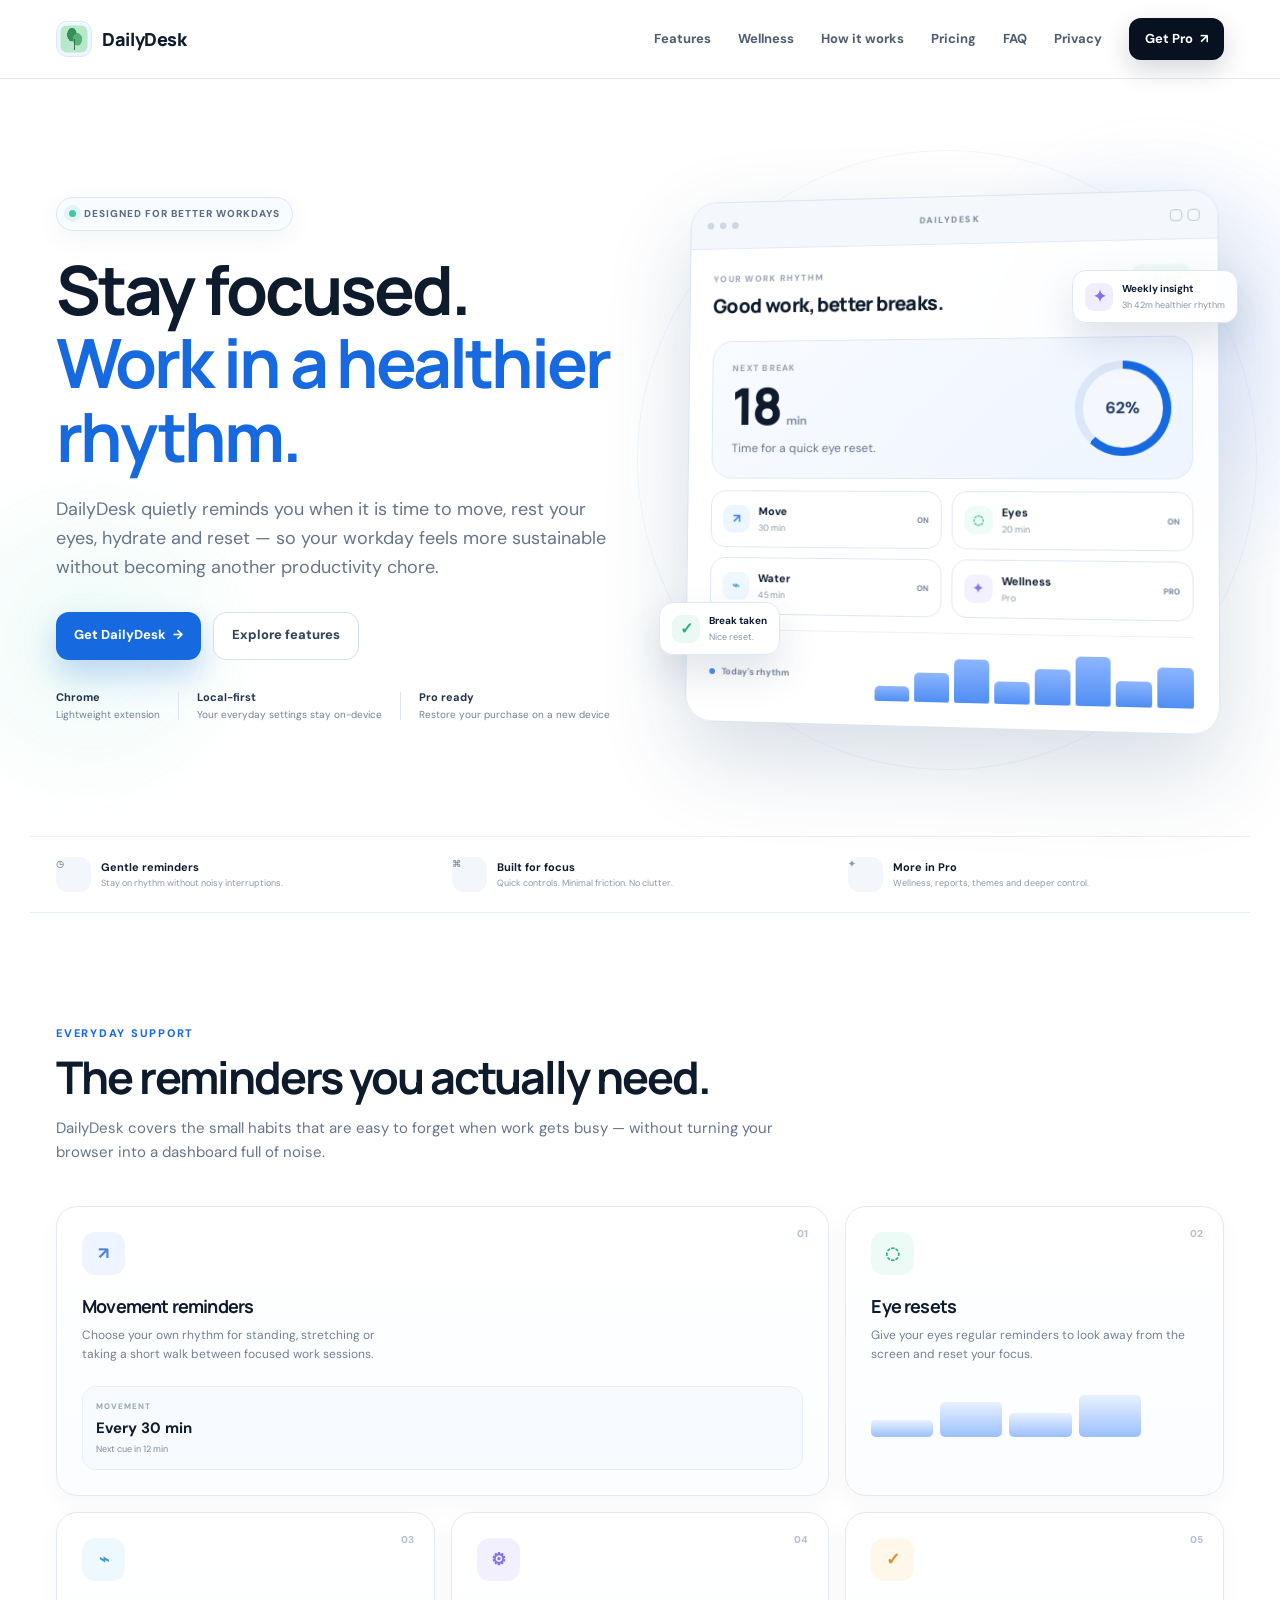
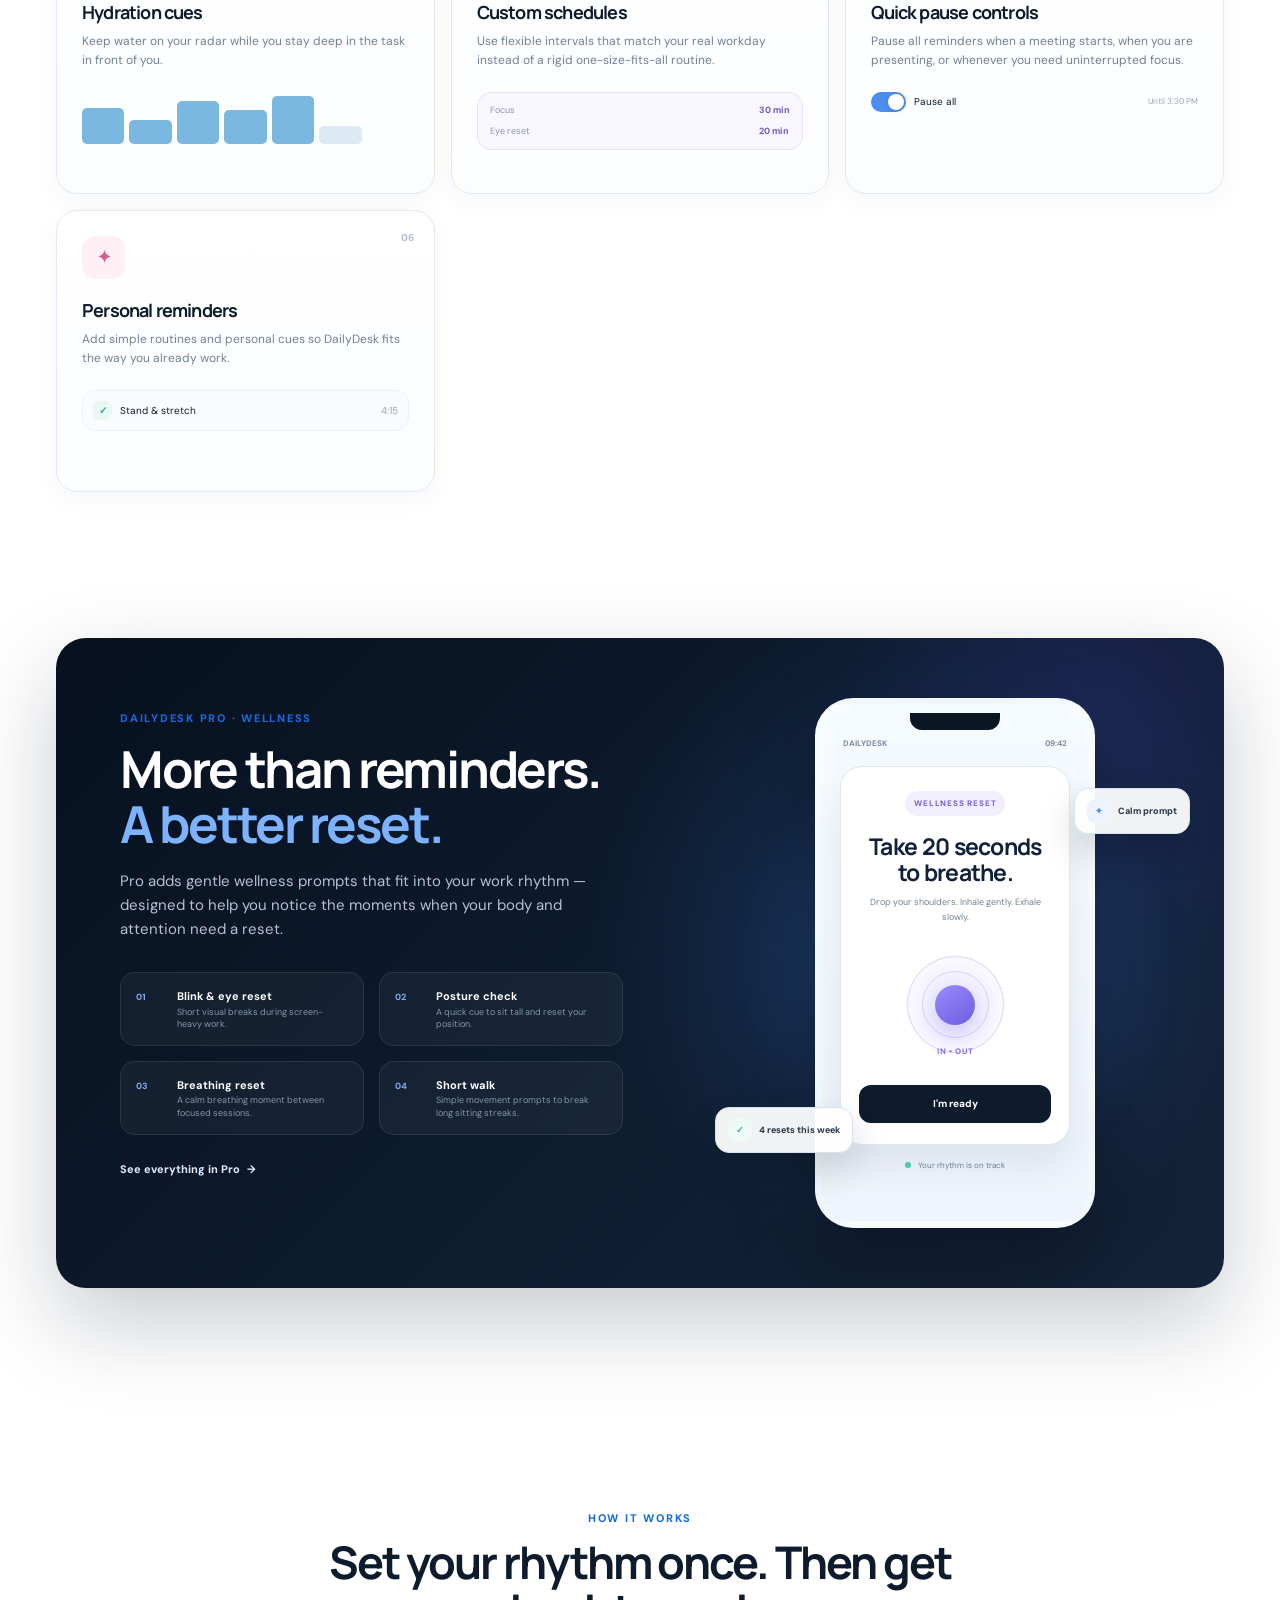
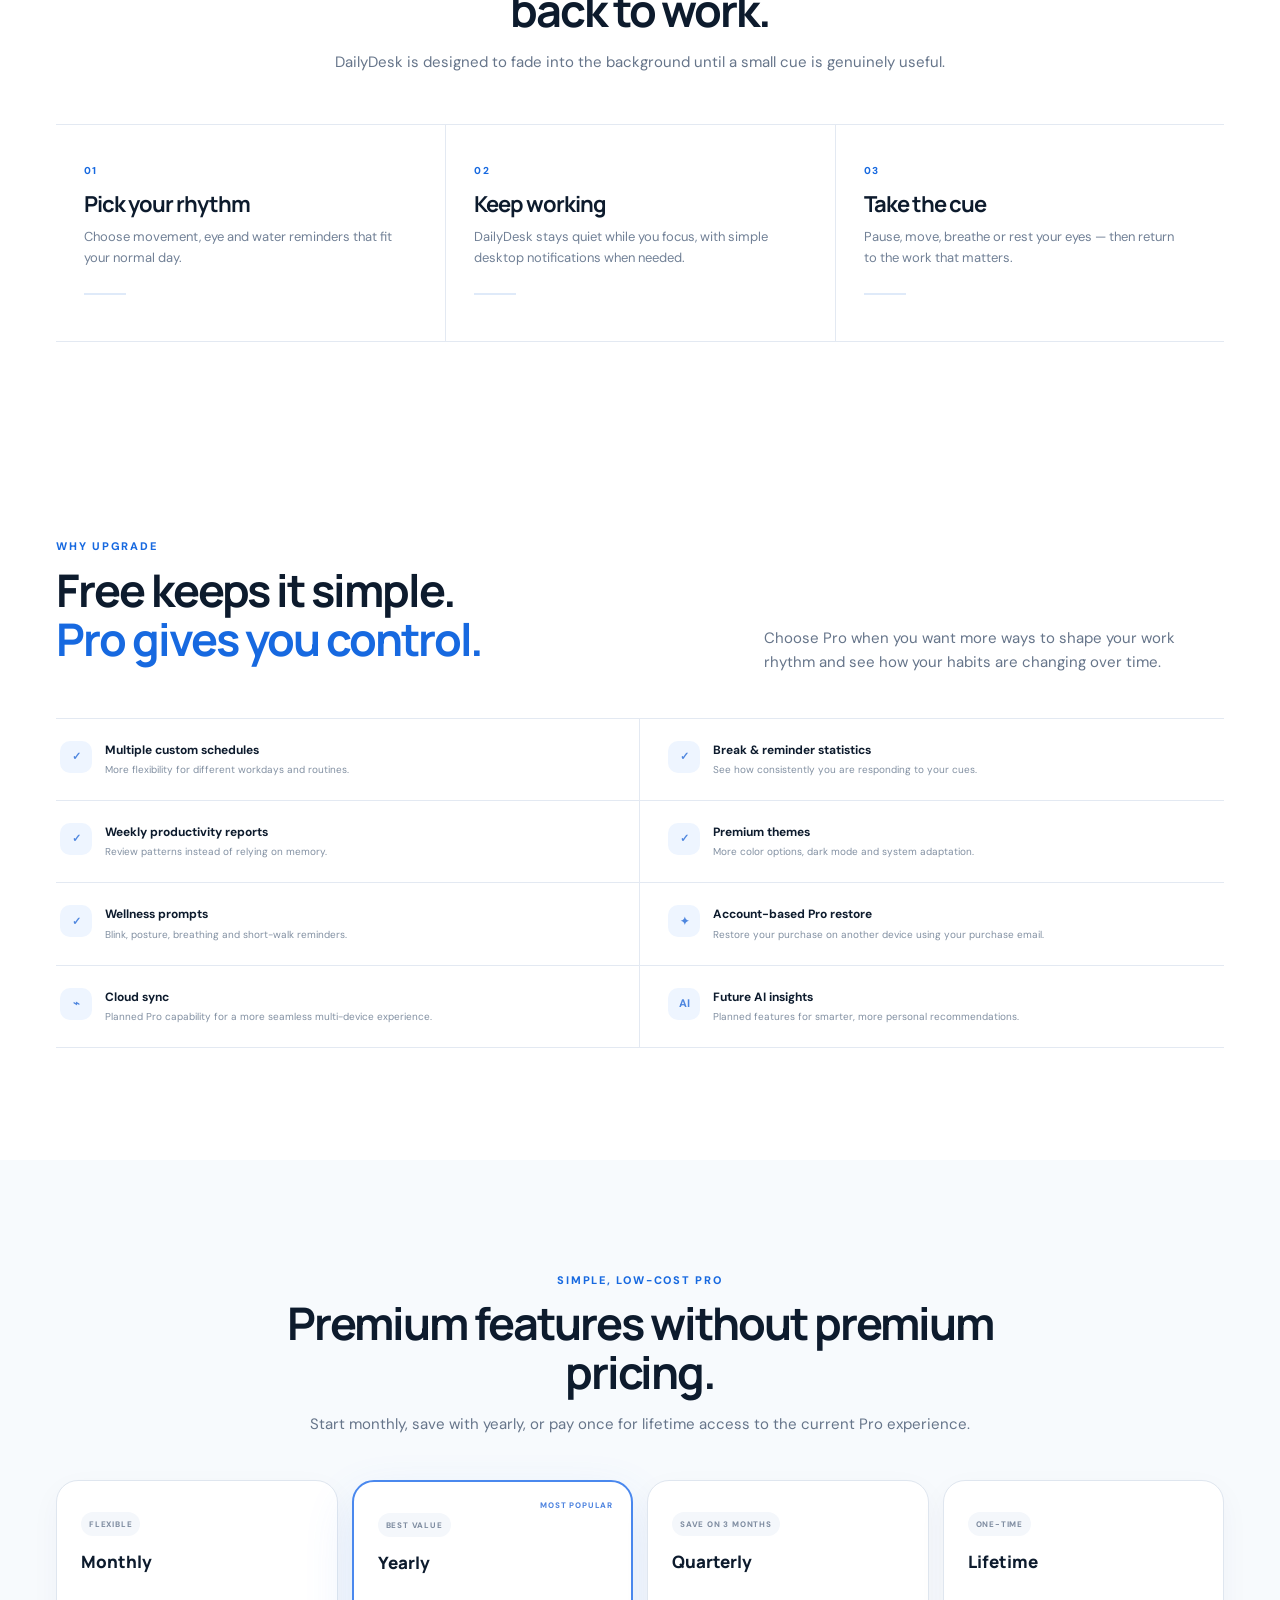
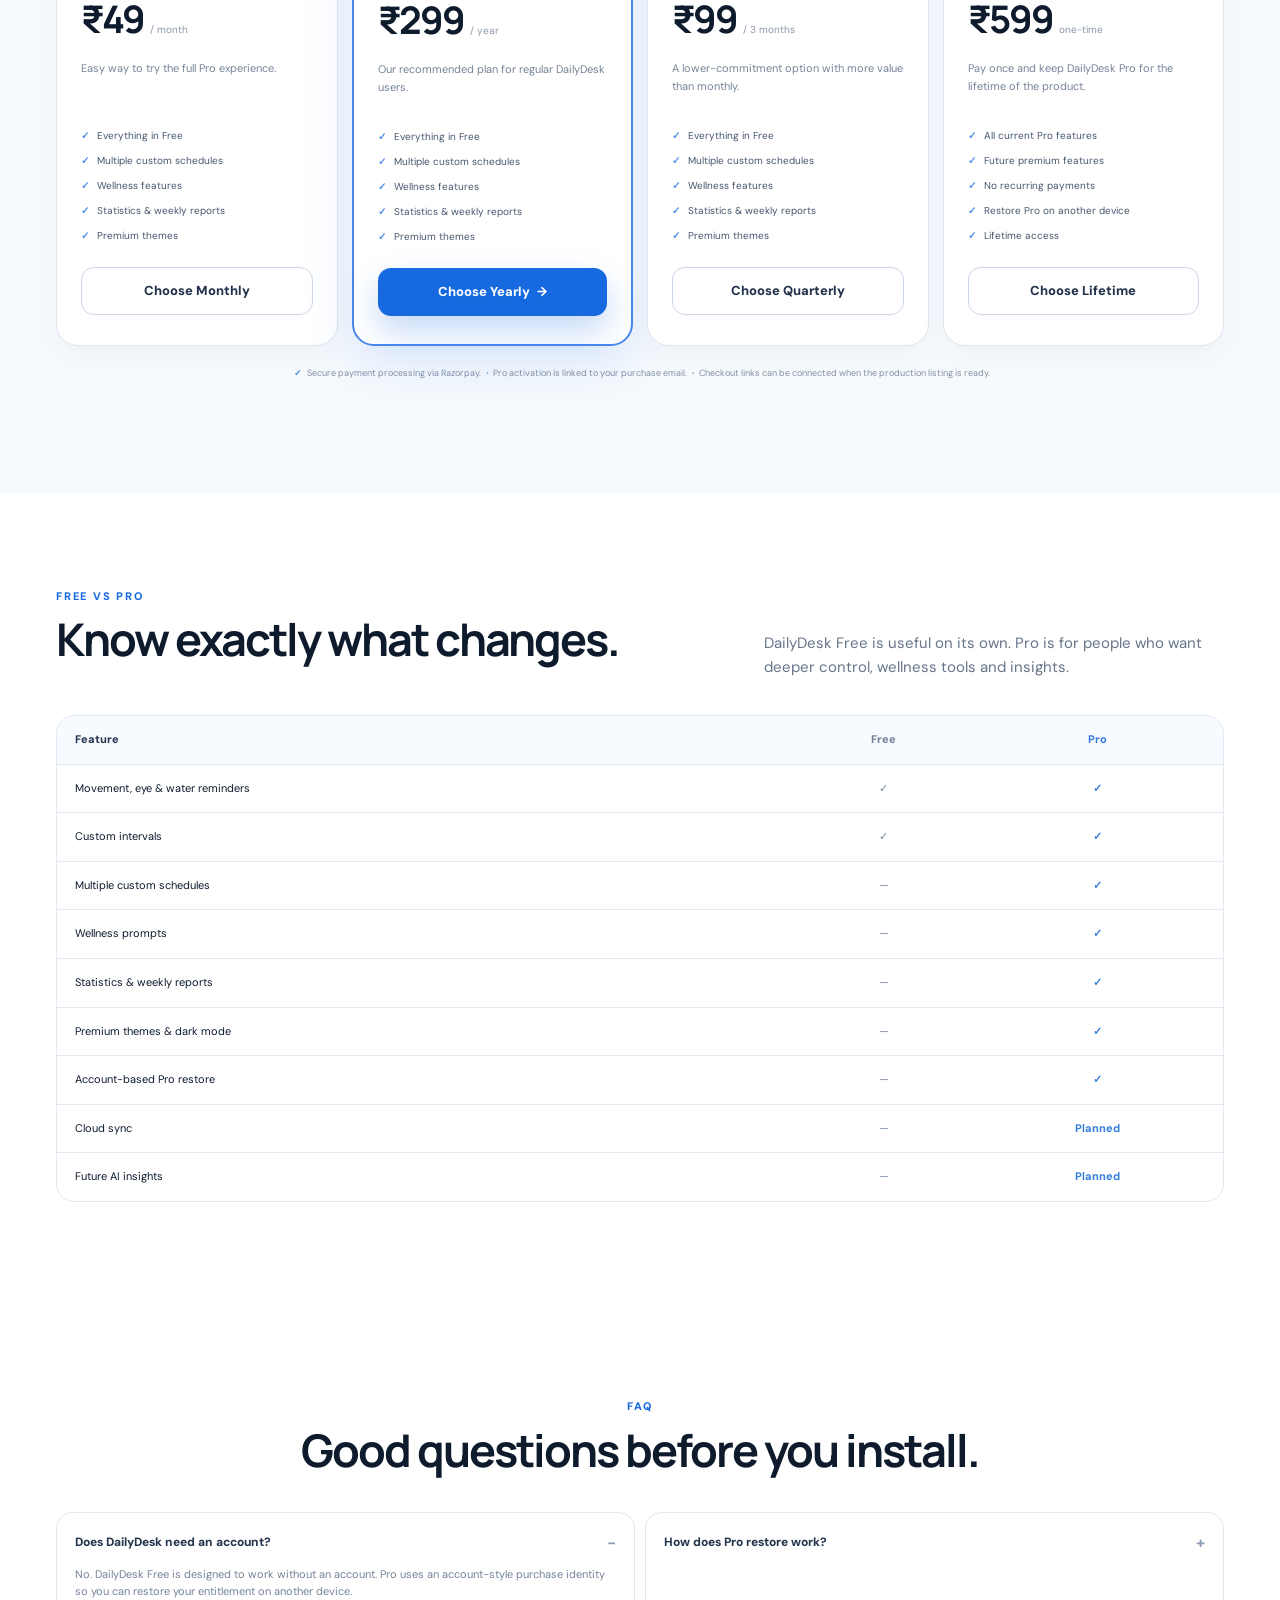
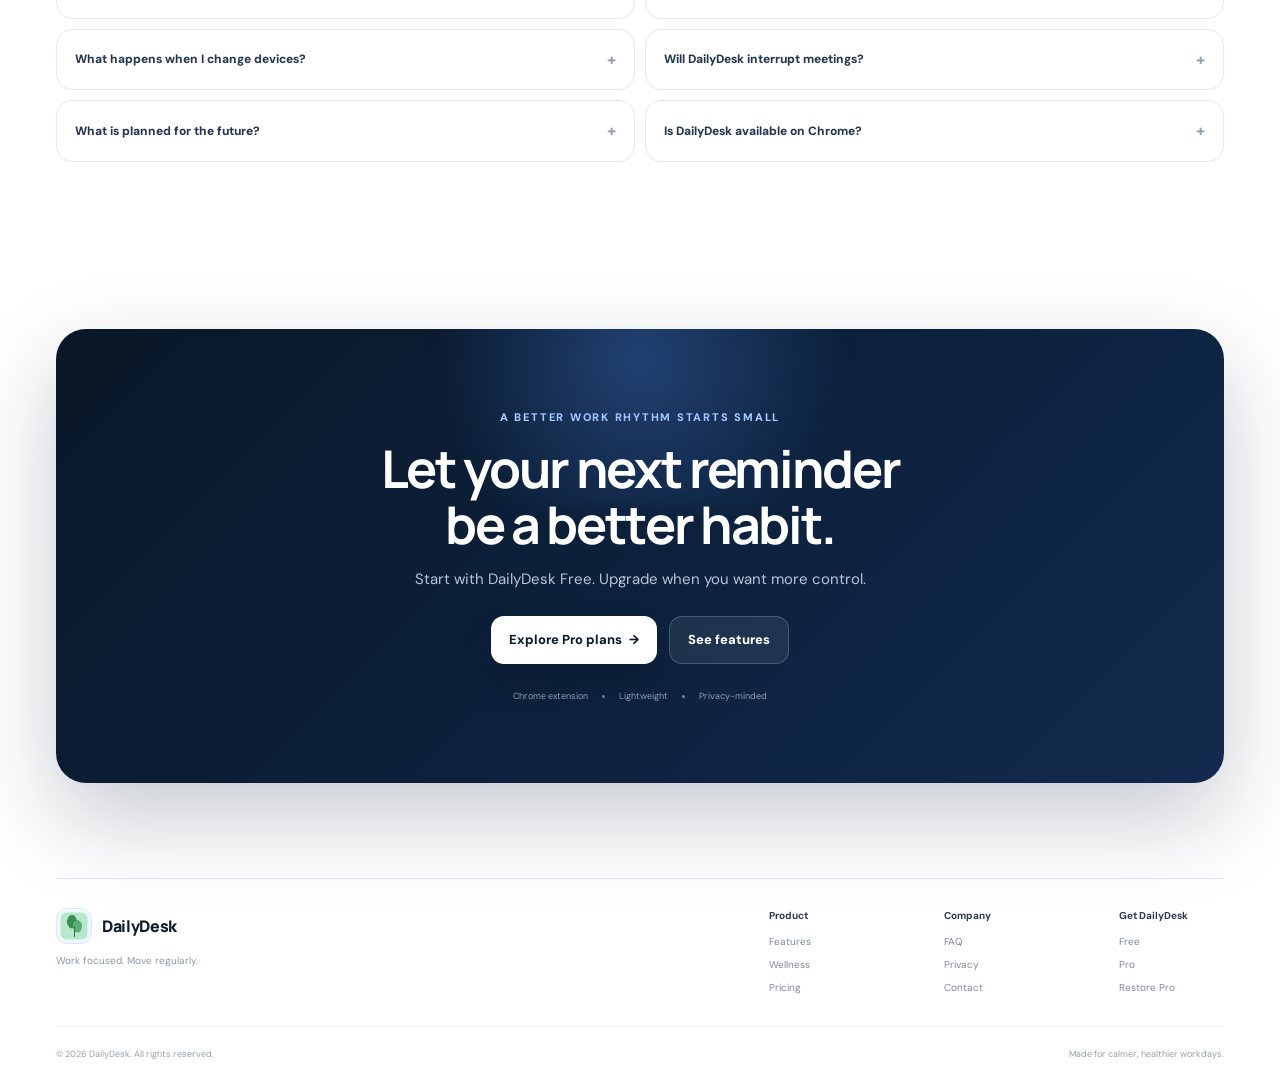
==== index.html @ 1c769010 "Add files via upload Updated content and UI v3" ====
<!doctype html>
<html lang="en">
<head>
  <meta charset="utf-8">
  <meta name="viewport" content="width=device-width,initial-scale=1">
  <meta name="description" content="DailyDesk is a calm Chrome companion for movement, eye breaks, hydration, wellness reminders and focused work.">
  <meta name="theme-color" content="#07111f">
  <title>DailyDesk — A calmer way to work</title>
  <link rel="icon" href="icon128.png">
  <link rel="preconnect" href="https://fonts.googleapis.com">
  <link rel="preconnect" href="https://fonts.gstatic.com" crossorigin>
  <link href="https://fonts.googleapis.com/css2?family=DM+Sans:wght@400;500;600;700&family=Manrope:wght@600;700;800&display=swap" rel="stylesheet">
  <link rel="stylesheet" href="styles.css">
</head>
<body>
  <div class="site-shell">
    <header class="nav-wrap">
      <div class="nav">
        <a class="brand" href="#top" aria-label="DailyDesk home">
          <span class="brand-mark"><img src="icon48.png" alt=""></span>
          <span>DailyDesk</span>
        </a>

        <button class="menu-toggle" id="menuToggle" aria-label="Open navigation" aria-expanded="false">
          <span></span><span></span><span></span>
        </button>

        <nav class="nav-links" id="siteNav" aria-label="Primary navigation">
          <a href="#features">Features</a>
          <a href="#wellness">Wellness</a>
          <a href="#how">How it works</a>
          <a href="#pricing">Pricing</a>
          <a href="#faq">FAQ</a>
          <a href="privacy.html">Privacy</a>
          <a class="nav-cta" href="#pricing">Get Pro <span>↗</span></a>
        </nav>
      </div>
    </header>

    <main id="top">
      <section class="hero">
        <div class="hero-glow glow-a"></div>
        <div class="hero-glow glow-b"></div>
        <div class="hero-copy">
          <div class="eyebrow-pill"><span class="pulse-dot"></span> DESIGNED FOR BETTER WORKDAYS</div>
          <h1>Stay focused.<br><span>Work in a healthier rhythm.</span></h1>
          <p class="hero-lead">DailyDesk quietly reminds you when it is time to move, rest your eyes, hydrate and reset — so your workday feels more sustainable without becoming another productivity chore.</p>
          <div class="hero-actions">
            <a class="button button-primary" href="#pricing">Get DailyDesk <span>→</span></a>
            <a class="button button-ghost" href="#features">Explore features</a>
          </div>
          <div class="hero-proof">
            <div><strong>Chrome</strong><span>Lightweight extension</span></div>
            <i></i>
            <div><strong>Local-first</strong><span>Your everyday settings stay on-device</span></div>
            <i></i>
            <div><strong>Pro ready</strong><span>Restore your purchase on a new device</span></div>
          </div>
        </div>

        <div class="hero-visual" aria-label="DailyDesk interface preview">
          <div class="visual-orbit orbit-1"></div>
          <div class="visual-orbit orbit-2"></div>
          <div class="app-window">
            <div class="app-topbar">
              <div class="window-dots"><span></span><span></span><span></span></div>
              <div class="topbar-label">DAILYDESK</div>
              <div class="topbar-actions"><span></span><span></span></div>
            </div>
            <div class="app-body">
              <div class="app-heading-row">
                <div>
                  <div class="tiny-label">YOUR WORK RHYTHM</div>
                  <div class="app-title">Good work, better breaks.</div>
                </div>
                <div class="status-chip"><span></span> Active</div>
              </div>

              <div class="next-break-card">
                <div class="next-card-copy">
                  <div class="tiny-label">NEXT BREAK</div>
                  <div class="timer">18<span>min</span></div>
                  <p>Time for a quick eye reset.</p>
                </div>
                <div class="ring"><div class="ring-core">62%</div></div>
              </div>

              <div class="mini-grid">
                <div class="mini-card"><div class="mini-icon move">↗</div><div><strong>Move</strong><span>30 min</span></div><b>ON</b></div>
                <div class="mini-card"><div class="mini-icon eyes">◌</div><div><strong>Eyes</strong><span>20 min</span></div><b>ON</b></div>
                <div class="mini-card"><div class="mini-icon water">⌁</div><div><strong>Water</strong><span>45 min</span></div><b>ON</b></div>
                <div class="mini-card"><div class="mini-icon wellness">✦</div><div><strong>Wellness</strong><span>Pro</span></div><b>PRO</b></div>
              </div>

              <div class="activity-row">
                <div class="activity-label"><span class="activity-dot"></span> Today's rhythm</div>
                <div class="activity-bars"><span style="height:28%"></span><span style="height:55%"></span><span style="height:82%"></span><span style="height:42%"></span><span style="height:68%"></span><span style="height:92%"></span><span style="height:48%"></span><span style="height:74%"></span></div>
              </div>
            </div>
          </div>
          <div class="float-card float-card-a"><span class="float-icon">✓</span><div><strong>Break taken</strong><small>Nice reset.</small></div></div>
          <div class="float-card float-card-b"><span class="float-icon purple">✦</span><div><strong>Weekly insight</strong><small>3h 42m healthier rhythm</small></div></div>
        </div>
      </section>

      <section class="signal-strip" aria-label="DailyDesk highlights">
        <div class="signal-item"><span class="signal-icon">◷</span><div><strong>Gentle reminders</strong><span>Stay on rhythm without noisy interruptions.</span></div></div>
        <div class="signal-item"><span class="signal-icon">⌘</span><div><strong>Built for focus</strong><span>Quick controls. Minimal friction. No clutter.</span></div></div>
        <div class="signal-item"><span class="signal-icon">✦</span><div><strong>More in Pro</strong><span>Wellness, reports, themes and deeper control.</span></div></div>
      </section>

      <section id="features" class="section section-light">
        <div class="section-heading">
          <div class="eyebrow">EVERYDAY SUPPORT</div>
          <h2>The reminders you actually need.</h2>
          <p>DailyDesk covers the small habits that are easy to forget when work gets busy — without turning your browser into a dashboard full of noise.</p>
        </div>

        <div class="feature-grid">
          <article class="feature-card feature-card-large">
            <div class="feature-number">01</div>
            <div class="feature-icon-box blue">↗</div>
            <h3>Movement reminders</h3>
            <p>Choose your own rhythm for standing, stretching or taking a short walk between focused work sessions.</p>
            <div class="feature-preview"><span class="preview-label">MOVEMENT</span><strong>Every 30 min</strong><em>Next cue in 12 min</em></div>
          </article>
          <article class="feature-card">
            <div class="feature-number">02</div>
            <div class="feature-icon-box mint">◌</div>
            <h3>Eye resets</h3>
            <p>Give your eyes regular reminders to look away from the screen and reset your focus.</p>
            <div class="feature-line"><span></span><span></span><span></span><span></span></div>
          </article>
          <article class="feature-card">
            <div class="feature-number">03</div>
            <div class="feature-icon-box aqua">⌁</div>
            <h3>Hydration cues</h3>
            <p>Keep water on your radar while you stay deep in the task in front of you.</p>
            <div class="water-bars"><span></span><span></span><span></span><span></span><span></span><span class="muted"></span></div>
          </article>
          <article class="feature-card">
            <div class="feature-number">04</div>
            <div class="feature-icon-box violet">⚙</div>
            <h3>Custom schedules</h3>
            <p>Use flexible intervals that match your real workday instead of a rigid one-size-fits-all routine.</p>
            <div class="schedule-chip"><span>Focus</span><b>30 min</b><span>Eye reset</span><b>20 min</b></div>
          </article>
          <article class="feature-card feature-card-wide">
            <div class="feature-number">05</div>
            <div class="feature-icon-box amber">✓</div>
            <h3>Quick pause controls</h3>
            <p>Pause all reminders when a meeting starts, when you are presenting, or whenever you need uninterrupted focus.</p>
            <div class="pause-preview"><div class="toggle on"><span></span></div><span>Pause all</span><small>Until 3:30 PM</small></div>
          </article>
          <article class="feature-card">
            <div class="feature-number">06</div>
            <div class="feature-icon-box pink">✦</div>
            <h3>Personal reminders</h3>
            <p>Add simple routines and personal cues so DailyDesk fits the way you already work.</p>
            <div class="todo-preview"><span>✓</span> Stand & stretch <span>4:15</span></div>
          </article>
        </div>
      </section>

      <section id="wellness" class="section wellness-section">
        <div class="wellness-panel">
          <div class="wellness-copy">
            <div class="eyebrow">DAILYDESK PRO · WELLNESS</div>
            <h2>More than reminders.<br><span>A better reset.</span></h2>
            <p>Pro adds gentle wellness prompts that fit into your work rhythm — designed to help you notice the moments when your body and attention need a reset.</p>
            <div class="wellness-list">
              <div><span>01</span><strong>Blink & eye reset</strong><small>Short visual breaks during screen-heavy work.</small></div>
              <div><span>02</span><strong>Posture check</strong><small>A quick cue to sit tall and reset your position.</small></div>
              <div><span>03</span><strong>Breathing reset</strong><small>A calm breathing moment between focused sessions.</small></div>
              <div><span>04</span><strong>Short walk</strong><small>Simple movement prompts to break long sitting streaks.</small></div>
            </div>
            <a class="text-link" href="#pricing">See everything in Pro <span>→</span></a>
          </div>
          <div class="wellness-visual">
            <div class="wellness-glow"></div>
            <div class="wellness-phone">
              <div class="phone-notch"></div>
              <div class="phone-top"><span>DAILYDESK</span><span>09:42</span></div>
              <div class="wellness-card-main">
                <div class="wellness-badge">WELLNESS RESET</div>
                <h3>Take 20 seconds<br>to breathe.</h3>
                <p>Drop your shoulders. Inhale gently. Exhale slowly.</p>
                <div class="breath-orbit"><span></span><b>IN • OUT</b></div>
                <button>I'm ready</button>
              </div>
              <div class="phone-status"><span></span> Your rhythm is on track</div>
            </div>
            <div class="wellness-chip chip-top"><span>✦</span> Calm prompt</div>
            <div class="wellness-chip chip-bottom"><span>✓</span> 4 resets this week</div>
          </div>
        </div>
      </section>

      <section id="how" class="section how-section">
        <div class="section-heading center">
          <div class="eyebrow">HOW IT WORKS</div>
          <h2>Set your rhythm once. Then get back to work.</h2>
          <p>DailyDesk is designed to fade into the background until a small cue is genuinely useful.</p>
        </div>
        <div class="steps-grid">
          <div class="step-card"><div class="step-index">01</div><h3>Pick your rhythm</h3><p>Choose movement, eye and water reminders that fit your normal day.</p><div class="step-line"></div></div>
          <div class="step-card"><div class="step-index">02</div><h3>Keep working</h3><p>DailyDesk stays quiet while you focus, with simple desktop notifications when needed.</p><div class="step-line"></div></div>
          <div class="step-card"><div class="step-index">03</div><h3>Take the cue</h3><p>Pause, move, breathe or rest your eyes — then return to the work that matters.</p><div class="step-line"></div></div>
        </div>
      </section>

      <section class="section pro-section">
        <div class="pro-header">
          <div>
            <div class="eyebrow">WHY UPGRADE</div>
            <h2>Free keeps it simple.<br><span>Pro gives you control.</span></h2>
          </div>
          <p>Choose Pro when you want more ways to shape your work rhythm and see how your habits are changing over time.</p>
        </div>
        <div class="pro-feature-matrix">
          <div class="matrix-item"><span>✓</span><div><strong>Multiple custom schedules</strong><small>More flexibility for different workdays and routines.</small></div></div>
          <div class="matrix-item"><span>✓</span><div><strong>Break & reminder statistics</strong><small>See how consistently you are responding to your cues.</small></div></div>
          <div class="matrix-item"><span>✓</span><div><strong>Weekly productivity reports</strong><small>Review patterns instead of relying on memory.</small></div></div>
          <div class="matrix-item"><span>✓</span><div><strong>Premium themes</strong><small>More color options, dark mode and system adaptation.</small></div></div>
          <div class="matrix-item"><span>✓</span><div><strong>Wellness prompts</strong><small>Blink, posture, breathing and short-walk reminders.</small></div></div>
          <div class="matrix-item"><span>✦</span><div><strong>Account-based Pro restore</strong><small>Restore your purchase on another device using your purchase email.</small></div></div>
          <div class="matrix-item"><span>⌁</span><div><strong>Cloud sync</strong><small>Planned Pro capability for a more seamless multi-device experience.</small></div></div>
          <div class="matrix-item"><span>AI</span><div><strong>Future AI insights</strong><small>Planned features for smarter, more personal recommendations.</small></div></div>
        </div>
      </section>

      <section id="pricing" class="section pricing-section">
        <div class="section-heading center">
          <div class="eyebrow">SIMPLE, LOW-COST PRO</div>
          <h2>Premium features without premium pricing.</h2>
          <p>Start monthly, save with yearly, or pay once for lifetime access to the current Pro experience.</p>
        </div>

        <div class="pricing-grid">
          <article class="price-card">
            <div class="price-top"><span class="plan-tag">FLEXIBLE</span><div class="plan-name">Monthly</div></div>
            <div class="price"><strong>₹49</strong><span>/ month</span></div>
            <p>Easy way to try the full Pro experience.</p>
            <ul><li>Everything in Free</li><li>Multiple custom schedules</li><li>Wellness features</li><li>Statistics & weekly reports</li><li>Premium themes</li></ul>
            <a class="button button-outline wide" href="#contact">Choose Monthly</a>
          </article>

          <article class="price-card price-card-featured">
            <div class="featured-ribbon">MOST POPULAR</div>
            <div class="price-top"><span class="plan-tag">BEST VALUE</span><div class="plan-name">Yearly</div></div>
            <div class="price"><strong>₹299</strong><span>/ year</span></div>
            <p>Our recommended plan for regular DailyDesk users.</p>
            <ul><li>Everything in Free</li><li>Multiple custom schedules</li><li>Wellness features</li><li>Statistics & weekly reports</li><li>Premium themes</li></ul>
            <a class="button button-primary wide" href="#contact">Choose Yearly <span>→</span></a>
          </article>

          <article class="price-card">
            <div class="price-top"><span class="plan-tag">SAVE ON 3 MONTHS</span><div class="plan-name">Quarterly</div></div>
            <div class="price"><strong>₹99</strong><span>/ 3 months</span></div>
            <p>A lower-commitment option with more value than monthly.</p>
            <ul><li>Everything in Free</li><li>Multiple custom schedules</li><li>Wellness features</li><li>Statistics & weekly reports</li><li>Premium themes</li></ul>
            <a class="button button-outline wide" href="#contact">Choose Quarterly</a>
          </article>

          <article class="price-card price-card-lifetime">
            <div class="price-top"><span class="plan-tag">ONE-TIME</span><div class="plan-name">Lifetime</div></div>
            <div class="price"><strong>₹599</strong><span>one-time</span></div>
            <p>Pay once and keep DailyDesk Pro for the lifetime of the product.</p>
            <ul><li>All current Pro features</li><li>Future premium features</li><li>No recurring payments</li><li>Restore Pro on another device</li><li>Lifetime access</li></ul>
            <a class="button button-outline wide" href="#contact">Choose Lifetime</a>
          </article>
        </div>
        <div class="pricing-footnote"><span>✓</span> Secure payment processing via Razorpay. <span>·</span> Pro activation is linked to your purchase email. <span>·</span> Checkout links can be connected when the production listing is ready.</div>
      </section>

      <section class="section comparison-section">
        <div class="comparison-head"><div><div class="eyebrow">FREE VS PRO</div><h2>Know exactly what changes.</h2></div><p>DailyDesk Free is useful on its own. Pro is for people who want deeper control, wellness tools and insights.</p></div>
        <div class="comparison-table" role="table" aria-label="Free and Pro feature comparison">
          <div class="comparison-row comparison-header" role="row"><span>Feature</span><span>Free</span><span>Pro</span></div>
          <div class="comparison-row" role="row"><span>Movement, eye & water reminders</span><span>✓</span><span>✓</span></div>
          <div class="comparison-row" role="row"><span>Custom intervals</span><span>✓</span><span>✓</span></div>
          <div class="comparison-row" role="row"><span>Multiple custom schedules</span><span>—</span><span>✓</span></div>
          <div class="comparison-row" role="row"><span>Wellness prompts</span><span>—</span><span>✓</span></div>
          <div class="comparison-row" role="row"><span>Statistics & weekly reports</span><span>—</span><span>✓</span></div>
          <div class="comparison-row" role="row"><span>Premium themes & dark mode</span><span>—</span><span>✓</span></div>
          <div class="comparison-row" role="row"><span>Account-based Pro restore</span><span>—</span><span>✓</span></div>
          <div class="comparison-row" role="row"><span>Cloud sync</span><span>—</span><span>Planned</span></div>
          <div class="comparison-row" role="row"><span>Future AI insights</span><span>—</span><span>Planned</span></div>
        </div>
      </section>

      <section id="faq" class="section faq-section">
        <div class="section-heading center"><div class="eyebrow">FAQ</div><h2>Good questions before you install.</h2></div>
        <div class="faq-grid">
          <details open><summary>Does DailyDesk need an account?</summary><p>No. DailyDesk Free is designed to work without an account. Pro uses an account-style purchase identity so you can restore your entitlement on another device.</p></details>
          <details><summary>How does Pro restore work?</summary><p>For the current development flow, enter the purchase email in DailyDesk and the service checks the active Pro entitlement. Email verification can be added as the production account system is finalized.</p></details>
          <details><summary>What happens when I change devices?</summary><p>Your Pro purchase is tied to the purchase identity rather than a specific computer. Install DailyDesk on the new device and use Restore Pro.</p></details>
          <details><summary>Will DailyDesk interrupt meetings?</summary><p>You can pause reminders, and the extension is designed around lightweight notifications and quick controls rather than constant on-screen interruption.</p></details>
          <details><summary>What is planned for the future?</summary><p>Cloud sync and AI-powered insights are planned additions to the Pro experience. They are not presented as currently available features.</p></details>
          <details><summary>Is DailyDesk available on Chrome?</summary><p>Yes. DailyDesk is built as a Chrome extension. The production Chrome Web Store link will be connected once the store listing is published.</p></details>
        </div>
      </section>

      <section id="contact" class="section final-cta">
        <div class="final-cta-card">
          <div class="cta-glow"></div>
          <div class="eyebrow light">A BETTER WORK RHYTHM STARTS SMALL</div>
          <h2>Let your next reminder<br>be a better habit.</h2>
          <p>Start with DailyDesk Free. Upgrade when you want more control.</p>
          <div class="hero-actions center-actions"><a class="button button-white" href="#pricing">Explore Pro plans <span>→</span></a><a class="button button-dark-ghost" href="#features">See features</a></div>
          <div class="cta-meta"><span>Chrome extension</span><i></i><span>Lightweight</span><i></i><span>Privacy-minded</span></div>
        </div>
      </section>
    </main>

    <footer class="footer">
      <div class="footer-main">
        <div class="footer-brand">
          <a class="brand" href="#top"><span class="brand-mark"><img src="icon48.png" alt=""></span><span>DailyDesk</span></a>
          <p>Work focused. Move regularly.</p>
        </div>
        <div class="footer-links">
          <div><strong>Product</strong><a href="#features">Features</a><a href="#wellness">Wellness</a><a href="#pricing">Pricing</a></div>
          <div><strong>Company</strong><a href="#faq">FAQ</a><a href="privacy.html">Privacy</a><a href="mailto:YOUR-EMAIL@example.com">Contact</a></div>
          <div><strong>Get DailyDesk</strong><a href="#pricing">Free</a><a href="#pricing">Pro</a><a href="#pricing">Restore Pro</a></div>
        </div>
      </div>
      <div class="footer-bottom"><span>© 2026 DailyDesk. All rights reserved.</span><span>Made for calmer, healthier workdays.</span></div>
    </footer>
  </div>

  <script>
    const toggle = document.getElementById('menuToggle');
    const nav = document.getElementById('siteNav');
    toggle?.addEventListener('click', () => {
      const open = nav.classList.toggle('open');
      toggle.setAttribute('aria-expanded', String(open));
    });
    nav?.querySelectorAll('a').forEach(link => link.addEventListener('click', () => {
      nav.classList.remove('open');
      toggle?.setAttribute('aria-expanded', 'false');
    }));

    const observer = new IntersectionObserver(entries => {
      entries.forEach(entry => {
        if (entry.isIntersecting) entry.target.classList.add('in-view');
      });
    }, { threshold: 0.08 });
    document.querySelectorAll('.feature-card,.step-card,.matrix-item,.price-card,.signal-item,.faq-grid details').forEach(el => observer.observe(el));
  </script>
</body>
</html>
---- styles.css ----
:root{
  --navy:#07111f;--navy-2:#0a182a;--ink:#0d1b2d;--muted:#66758a;--muted-2:#8a98aa;--line:#e3e9f2;--surface:#f6f9fd;--blue:#4b8dff;--blue-2:#1769e0;--mint:#55d5b5;--violet:#8e7cff;--amber:#f5b557;--white:#fff;--shadow:0 30px 80px rgba(22,46,81,.14);--radius:22px}
*{box-sizing:border-box}html{scroll-behavior:smooth}body{margin:0;font-family:"DM Sans",Arial,sans-serif;color:var(--ink);background:#fff;line-height:1.6;overflow-x:hidden}a{text-decoration:none;color:inherit}button{font:inherit}::selection{background:#dceaff;color:#0d1b2d}
.nav-wrap{position:sticky;top:0;z-index:100;background:rgba(255,255,255,.86);backdrop-filter:blur(18px);border-bottom:1px solid rgba(227,233,242,.85)}.nav{height:78px;max-width:1220px;margin:auto;padding:0 26px;display:flex;align-items:center;justify-content:space-between}.brand{display:flex;align-items:center;gap:10px;font-family:Manrope,Arial,sans-serif;font-weight:800;font-size:18px;letter-spacing:-.02em}.brand-mark{width:36px;height:36px;border-radius:11px;display:grid;place-items:center;background:#eef5ff;border:1px solid #dce8f9;box-shadow:inset 0 1px 0 rgba(255,255,255,.9)}.brand-mark img{width:28px;height:28px;border-radius:8px}.nav-links{display:flex;align-items:center;gap:27px;color:#4f5d70;font-size:13px;font-weight:700}.nav-links a{transition:color .2s ease}.nav-links a:hover{color:var(--ink)}.nav-cta{padding:11px 16px;background:var(--navy);color:#fff!important;border-radius:12px;box-shadow:0 10px 26px rgba(7,17,31,.17)}.nav-cta span{margin-left:4px}.menu-toggle{display:none;border:0;background:transparent;padding:8px}.menu-toggle span{display:block;width:22px;height:2px;background:var(--ink);margin:4px 0;border-radius:2px}
.hero{position:relative;max-width:1220px;margin:auto;min-height:760px;display:grid;grid-template-columns:1fr 1fr;gap:58px;align-items:center;padding:82px 26px 80px;isolation:isolate}.hero-glow{position:absolute;filter:blur(10px);pointer-events:none;z-index:-1}.glow-a{width:500px;height:500px;right:-160px;top:30px;background:radial-gradient(circle,rgba(93,148,255,.16),rgba(93,148,255,0) 68%)}.glow-b{width:360px;height:360px;left:-120px;bottom:20px;background:radial-gradient(circle,rgba(90,219,190,.11),rgba(90,219,190,0) 70%)}.eyebrow{font-size:11px;letter-spacing:.16em;font-weight:800;color:var(--blue-2)}.eyebrow.light{color:#b6d3ff}.eyebrow-pill{display:inline-flex;align-items:center;gap:8px;padding:8px 12px;border:1px solid #dce7f7;background:#f8fbff;color:#5a6c84;border-radius:999px;font-size:10px;font-weight:800;letter-spacing:.1em;box-shadow:0 7px 24px rgba(25,66,120,.06)}.pulse-dot{width:7px;height:7px;border-radius:50%;background:#42c7a5;box-shadow:0 0 0 5px rgba(66,199,165,.12)}h1,h2,h3{font-family:Manrope,Arial,sans-serif;line-height:1.08;letter-spacing:-.045em;margin:0}h1{font-size:68px;margin:22px 0 22px;max-width:670px}h1 span{color:var(--blue-2)}.hero-lead{font-size:18px;max-width:630px;color:var(--muted);margin:0 0 30px}.hero-actions{display:flex;gap:12px;flex-wrap:wrap}.button{display:inline-flex;align-items:center;justify-content:center;gap:7px;min-height:48px;padding:0 18px;border-radius:13px;font-size:13px;font-weight:800;transition:transform .2s ease,box-shadow .2s ease,background .2s ease}.button:hover{transform:translateY(-2px)}.button-primary{background:var(--blue-2);color:#fff;box-shadow:0 15px 32px rgba(23,105,224,.25)}.button-primary:hover{background:#0f58c5;box-shadow:0 18px 36px rgba(23,105,224,.3)}.button-ghost{background:#fff;border:1px solid #d7e0eb;color:#334459}.button-ghost:hover{background:#f7faff}.button-outline{background:#fff;border:1px solid #ccd8e7;color:#21324a}.button-white{background:#fff;color:#0d1b2d;box-shadow:0 18px 35px rgba(0,0,0,.16)}.button-dark-ghost{background:rgba(255,255,255,.08);border:1px solid rgba(255,255,255,.18);color:#fff}.wide{width:100%}.hero-proof{display:flex;align-items:center;gap:18px;margin-top:29px;color:#708096}.hero-proof div{display:flex;flex-direction:column;gap:1px}.hero-proof strong{font-size:11px;color:#23344c}.hero-proof span{font-size:10px}.hero-proof i{width:1px;height:28px;background:#dce4ef}
.hero-visual{position:relative;min-height:560px;display:grid;place-items:center}.visual-orbit{position:absolute;border:1px solid rgba(91,141,224,.17);border-radius:50%}.orbit-1{width:490px;height:490px}.orbit-2{width:620px;height:620px;border-color:rgba(91,141,224,.08)}.app-window{position:relative;width:min(100%,535px);background:rgba(255,255,255,.82);border:1px solid #d9e5f3;border-radius:27px;box-shadow:0 34px 90px rgba(30,65,110,.18),0 1px 0 rgba(255,255,255,.9) inset;backdrop-filter:blur(10px);overflow:hidden;transform:perspective(1200px) rotateY(-7deg) rotateX(2deg)}.app-topbar{height:48px;display:flex;align-items:center;justify-content:space-between;padding:0 17px;background:#f4f8fc;border-bottom:1px solid #e2eaf4}.window-dots{display:flex;gap:6px}.window-dots span{width:7px;height:7px;border-radius:50%;background:#cbd7e5}.topbar-label{font-size:9px;font-weight:800;letter-spacing:.17em;color:#7f8da0}.topbar-actions{display:flex;gap:5px}.topbar-actions span{width:12px;height:12px;border:1px solid #bdcad8;border-radius:4px}.app-body{padding:24px}.app-heading-row{display:flex;justify-content:space-between;align-items:flex-start;gap:12px}.tiny-label{font-size:9px;letter-spacing:.14em;color:#98a4b3;font-weight:800}.app-title{font-family:Manrope;font-size:20px;font-weight:800;letter-spacing:-.03em;margin-top:5px}.status-chip{padding:7px 10px;border-radius:999px;background:#effaf7;color:#2d8f77;font-size:9px;font-weight:800}.status-chip span{display:inline-block;width:6px;height:6px;border-radius:50%;background:#3cc59c;margin-right:5px}.next-break-card{display:flex;justify-content:space-between;align-items:center;gap:16px;margin-top:20px;padding:20px;border-radius:21px;background:linear-gradient(135deg,#f8fbff,#eef5ff);border:1px solid #dce8f8}.timer{font-family:Manrope;font-size:52px;line-height:1;letter-spacing:-.05em;font-weight:800;margin-top:5px}.timer span{font-family:"DM Sans";font-size:12px;color:#8090a5;font-weight:700;margin-left:6px;letter-spacing:0}.next-card-copy p{margin:8px 0 0;font-size:12px;color:#64748a}.ring{width:94px;height:94px;border-radius:50%;display:grid;place-items:center;background:conic-gradient(var(--blue-2) 0 62%,#dbe7f6 62% 100%);position:relative}.ring:after{content:"";position:absolute;inset:8px;background:#f4f8fe;border-radius:50%}.ring-core{position:relative;z-index:1;font-size:16px;font-weight:800;color:#29426b}.mini-grid{display:grid;grid-template-columns:1fr 1fr;gap:10px;margin-top:12px}.mini-card{display:flex;align-items:center;gap:9px;padding:12px;border:1px solid #e0e7f0;border-radius:15px;background:#fff}.mini-card>div:nth-child(2){display:flex;flex-direction:column;min-width:0}.mini-card strong{font-size:11px}.mini-card span{font-size:9px;color:#8b98a9}.mini-card b{margin-left:auto;font-size:8px;color:#73849b}.mini-icon{width:28px;height:28px;border-radius:9px;display:grid;place-items:center;font-size:13px;font-weight:800}.move{background:#edf5ff;color:#4c83de}.eyes{background:#eefbf7;color:#43b895}.water{background:#eff8ff;color:#42a1da}.wellness{background:#f3f0ff;color:#8a77e9}.activity-row{margin-top:15px;border-top:1px solid #edf1f6;padding-top:16px;display:flex;align-items:center;justify-content:space-between;gap:15px}.activity-label{font-size:9px;font-weight:800;color:#7c8b9e;white-space:nowrap}.activity-dot{display:inline-block;width:6px;height:6px;border-radius:50%;background:#4f8ef3;margin-right:5px}.activity-bars{height:52px;display:flex;align-items:flex-end;gap:5px;flex:1;justify-content:flex-end}.activity-bars span{display:block;width:9%;border-radius:5px 5px 2px 2px;background:linear-gradient(to top,#4f8ef3,#8db5ff)}.float-card{position:absolute;display:flex;align-items:center;gap:9px;background:rgba(255,255,255,.92);border:1px solid #dfe7f1;border-radius:14px;padding:10px 12px;box-shadow:0 18px 40px rgba(25,57,98,.14);backdrop-filter:blur(10px)}.float-card strong{display:block;font-size:10px}.float-card small{display:block;color:#8996a7;font-size:9px;margin-top:1px}.float-icon{display:grid;place-items:center;width:28px;height:28px;border-radius:9px;background:#eaf9f3;color:#2eaf88;font-weight:800}.float-icon.purple{background:#f0edff;color:#8372e9}.float-card-a{left:-10px;bottom:85px}.float-card-b{right:-14px;top:90px}
.signal-strip{max-width:1220px;margin:-3px auto 0;padding:20px 26px;border-top:1px solid #e6edf5;border-bottom:1px solid #e6edf5;display:grid;grid-template-columns:repeat(3,1fr);gap:20px}.signal-item{display:flex;gap:10px;align-items:center}.signal-icon{width:35px;height:35px;display:grid;place-items:center;border-radius:11px;background:#f3f7fc;color:#54759d;font-weight:800}.signal-item strong{display:block;font-size:11px}.signal-item span{display:block;font-size:9px;color:#8c98a8}
.section{max-width:1220px;margin:auto;padding:112px 26px}.section-light{background:#fff}.section-heading{max-width:720px}.section-heading.center{text-align:center;margin-left:auto;margin-right:auto}.section-heading h2,.comparison-head h2,.pro-header h2{font-size:45px;margin:10px 0 15px}.section-heading p,.comparison-head p,.pro-header>p{font-size:15px;color:var(--muted);margin:0}.feature-grid{display:grid;grid-template-columns:repeat(3,1fr);gap:16px;margin-top:42px}.feature-card{min-height:282px;padding:25px;border:1px solid var(--line);border-radius:21px;background:linear-gradient(180deg,#fff,#fbfdff);box-shadow:0 8px 25px rgba(30,60,100,.04);position:relative;overflow:hidden;opacity:0;transform:translateY(16px);transition:opacity .6s ease,transform .6s ease,box-shadow .2s ease,border-color .2s ease}.feature-card.in-view,.step-card.in-view,.matrix-item.in-view,.price-card.in-view,.signal-item.in-view,.faq-grid details.in-view{opacity:1;transform:none}.feature-card:hover{box-shadow:0 17px 45px rgba(30,60,100,.09);border-color:#d8e2ef}.feature-number{position:absolute;right:20px;top:19px;font-size:10px;font-weight:800;color:#b5c0ce}.feature-icon-box{width:43px;height:43px;border-radius:13px;display:grid;place-items:center;font-weight:800;font-size:17px;margin-bottom:22px}.feature-icon-box.blue{background:#eef5ff;color:#4e83de}.feature-icon-box.mint{background:#edfbf7;color:#37ab89}.feature-icon-box.aqua{background:#eef8ff;color:#3e9bd2}.feature-icon-box.violet{background:#f2efff;color:#8470e7}.feature-icon-box.amber{background:#fff7e9;color:#d6912e}.feature-icon-box.pink{background:#fff0f5;color:#d35f8f}.feature-card h3{font-size:18px;margin-bottom:9px}.feature-card p{font-size:12px;color:#728095;max-width:330px;margin:0}.feature-preview,.schedule-chip,.pause-preview,.todo-preview{margin-top:22px}.feature-preview{padding:13px;border-radius:14px;background:#f7faff;border:1px solid #e6eef8;display:flex;flex-direction:column}.preview-label{font-size:8px;color:#9aa6b5;font-weight:800;letter-spacing:.12em}.feature-preview strong{font-size:15px;margin-top:3px}.feature-preview em{font-style:normal;font-size:9px;color:#7c8ca1;margin-top:2px}.feature-line{display:flex;gap:7px;align-items:flex-end;margin-top:26px;height:47px}.feature-line span{width:19%;background:linear-gradient(to top,#9bc0ff,#e8f1ff);border-radius:5px;height:37%;}.feature-line span:nth-child(2){height:74%}.feature-line span:nth-child(3){height:52%}.feature-line span:nth-child(4){height:90%}.water-bars{display:flex;align-items:flex-end;gap:5px;height:52px;margin-top:22px}.water-bars span{display:block;width:13%;height:70%;border-radius:5px;background:#7bb8df}.water-bars span:nth-child(2){height:46%}.water-bars span:nth-child(3){height:82%}.water-bars span:nth-child(4){height:65%}.water-bars span:nth-child(5){height:92%}.water-bars .muted{height:35%;background:#dbeaf4}.schedule-chip{display:grid;grid-template-columns:1fr auto;gap:7px;padding:10px 12px;border-radius:14px;background:#f8f7ff;border:1px solid #e7e1ff;font-size:9px}.schedule-chip span{color:#8f95a8}.schedule-chip b{font-size:9px;color:#685ac4}.pause-preview{display:flex;align-items:center;gap:8px;font-size:10px}.pause-preview small{margin-left:auto;color:#9aa6b6}.toggle{width:35px;height:20px;border-radius:999px;background:#dce6f2;padding:2px}.toggle.on{background:#4d8df0}.toggle span{display:block;width:16px;height:16px;border-radius:50%;background:#fff;box-shadow:0 1px 4px rgba(0,0,0,.14);transform:translateX(15px)}.todo-preview{display:flex;align-items:center;gap:8px;border:1px solid #edf0f5;border-radius:13px;padding:10px;background:#fafbfd;font-size:10px}.todo-preview span:first-child{width:19px;height:19px;border-radius:6px;background:#eaf8f2;color:#2fab88;display:grid;place-items:center;font-weight:800}.todo-preview span:last-child{margin-left:auto;color:#98a4b3}.feature-card-large{grid-column:span 2}
.wellness-section{padding-top:34px}.wellness-panel{border-radius:30px;background:linear-gradient(135deg,#07111f 0%,#0c1b2d 50%,#14233a 100%);color:#fff;overflow:hidden;display:grid;grid-template-columns:1.08fr .92fr;min-height:650px;position:relative;box-shadow:0 35px 90px rgba(6,20,40,.22)}.wellness-panel:before{content:"";position:absolute;inset:0;background:radial-gradient(circle at 75% 45%,rgba(73,136,255,.22),transparent 36%),radial-gradient(circle at 90% 10%,rgba(100,78,255,.14),transparent 22%)}.wellness-copy{padding:72px 64px;position:relative;z-index:1}.wellness-copy h2{font-size:51px;margin:13px 0 18px}.wellness-copy h2 span{color:#7db2ff}.wellness-copy>p{color:#b4c1d3;max-width:520px;font-size:15px}.wellness-list{margin-top:31px;display:grid;grid-template-columns:1fr 1fr;gap:15px}.wellness-list>div{padding:15px;border:1px solid rgba(255,255,255,.09);background:rgba(255,255,255,.045);border-radius:15px;display:grid;grid-template-columns:33px 1fr;column-gap:8px}.wellness-list span{font-size:9px;color:#7fa9e9;font-weight:800;grid-row:span 2;padding-top:2px}.wellness-list strong{font-size:11px}.wellness-list small{font-size:9px;color:#8595aa;line-height:1.35}.text-link{display:inline-flex;align-items:center;gap:7px;color:#dce9fb;margin-top:26px;font-size:11px;font-weight:800}.wellness-visual{position:relative;min-height:650px;display:grid;place-items:center}.wellness-glow{position:absolute;width:480px;height:480px;border-radius:50%;background:radial-gradient(circle,rgba(65,144,255,.24),rgba(65,144,255,0) 67%);filter:blur(8px)}.wellness-phone{width:280px;height:530px;border-radius:38px;background:linear-gradient(180deg,#f6fbff,#edf4fb);border:7px solid rgba(255,255,255,.22);box-shadow:0 36px 80px rgba(0,0,0,.32);position:relative;padding:30px 18px 17px;color:#10223b}.phone-notch{position:absolute;top:8px;left:50%;transform:translateX(-50%);width:90px;height:17px;background:#0b1625;border-radius:0 0 12px 12px}.phone-top{display:flex;justify-content:space-between;font-size:8px;font-weight:800;color:#7c8ca1;margin:2px 3px 16px}.wellness-card-main{background:#fff;border:1px solid #dfe8f1;border-radius:22px;padding:21px 18px;text-align:center;box-shadow:0 20px 35px rgba(28,57,92,.09)}.wellness-badge{display:inline-flex;padding:6px 9px;border-radius:999px;background:#f1efff;color:#7562da;font-size:8px;font-weight:800;letter-spacing:.1em}.wellness-card-main h3{font-size:23px;line-height:1.12;margin:18px 0 10px;letter-spacing:-.03em}.wellness-card-main p{font-size:9px;color:#738299;margin:0 auto;max-width:195px}.breath-orbit{width:123px;height:123px;border-radius:50%;margin:19px auto;display:grid;place-items:center;position:relative;background:radial-gradient(circle,rgba(137,122,255,.18),rgba(137,122,255,.04) 56%,rgba(137,122,255,.0) 57%)}.breath-orbit:before,.breath-orbit:after{content:"";position:absolute;border-radius:50%;border:1px solid rgba(123,103,241,.25);inset:13px}.breath-orbit:after{inset:28px}.breath-orbit span{width:40px;height:40px;border-radius:50%;background:linear-gradient(145deg,#998bff,#6e5de0);box-shadow:0 10px 25px rgba(112,94,224,.28)}.breath-orbit b{position:absolute;bottom:8px;font-size:8px;color:#7e70d2;letter-spacing:.08em}.wellness-card-main button{width:100%;border:0;background:#0d1b2d;color:#fff;border-radius:12px;height:38px;font-weight:800;font-size:10px}.phone-status{margin-top:14px;display:flex;align-items:center;gap:7px;justify-content:center;color:#6c7c92;font-size:8px}.phone-status span{width:6px;height:6px;background:#4bc8a5;border-radius:50%}.wellness-chip{position:absolute;display:flex;align-items:center;gap:7px;background:rgba(255,255,255,.94);border:1px solid #d8e2ee;color:#27384e;border-radius:14px;padding:10px 12px;box-shadow:0 17px 36px rgba(0,0,0,.16);font-size:9px;font-weight:800}.wellness-chip span{width:24px;height:24px;border-radius:8px;display:grid;place-items:center;background:#edf4ff;color:#4d8cf0}.chip-top{top:150px;right:34px}.chip-bottom{bottom:135px;left:28px}.chip-bottom span{background:#effaf5;color:#32ad83}
.how-section{padding-top:110px}.steps-grid{display:grid;grid-template-columns:repeat(3,1fr);gap:0;margin-top:50px;border-top:1px solid var(--line);border-bottom:1px solid var(--line)}.step-card{padding:38px 28px 46px;position:relative;opacity:0;transform:translateY(16px);transition:opacity .6s ease,transform .6s ease}.step-card+.step-card{border-left:1px solid var(--line)}.step-index{font-size:10px;color:var(--blue-2);font-weight:800;letter-spacing:.13em}.step-card h3{font-size:22px;margin:14px 0 10px}.step-card p{font-size:13px;color:#718096;max-width:320px;margin:0}.step-line{width:42px;height:2px;background:#dfeaf9;margin-top:25px}
.pro-section{padding-top:84px}.pro-header{display:flex;justify-content:space-between;gap:50px;align-items:flex-end}.pro-header h2 span{color:var(--blue-2)}.pro-header>p{max-width:460px;padding-bottom:4px}.pro-feature-matrix{margin-top:40px;border-top:1px solid var(--line);display:grid;grid-template-columns:1fr 1fr}.matrix-item{padding:22px 4px;border-bottom:1px solid var(--line);display:flex;gap:13px;opacity:0;transform:translateY(10px);transition:opacity .6s ease,transform .6s ease}.matrix-item:nth-child(odd){border-right:1px solid var(--line);padding-right:28px}.matrix-item:nth-child(even){padding-left:28px}.matrix-item>span{width:32px;height:32px;border-radius:10px;background:#eef5ff;color:#4e86df;display:grid;place-items:center;font-size:11px;font-weight:800;flex:none}.matrix-item strong{display:block;font-size:12px}.matrix-item small{display:block;color:#8290a2;font-size:10px;margin-top:2px}
.pricing-section{background:#f7fafd;max-width:none;padding-left:max(26px,calc((100% - 1168px)/2));padding-right:max(26px,calc((100% - 1168px)/2))}.pricing-grid{display:grid;grid-template-columns:repeat(4,1fr);gap:14px;margin-top:44px}.price-card{background:#fff;border:1px solid #dfe6ef;border-radius:22px;padding:28px 24px;position:relative;box-shadow:0 10px 30px rgba(29,57,93,.04);opacity:0;transform:translateY(15px);transition:opacity .6s ease,transform .6s ease,box-shadow .2s ease,border-color .2s ease}.price-card:hover{box-shadow:0 22px 50px rgba(29,57,93,.09);border-color:#cfdaea}.price-card-featured{border:2px solid #4a88ee;box-shadow:0 20px 50px rgba(74,136,238,.14)}.featured-ribbon{position:absolute;right:18px;top:17px;font-size:8px;letter-spacing:.1em;color:#4d83df;font-weight:800}.plan-tag{display:inline-flex;padding:6px 8px;border-radius:999px;background:#f4f7fb;color:#7e8ca0;font-size:8px;letter-spacing:.1em;font-weight:800}.plan-name{font-family:Manrope;font-size:17px;font-weight:800;margin-top:12px}.price{display:flex;align-items:baseline;gap:6px;margin:12px 0}.price strong{font-family:Manrope;font-size:38px;letter-spacing:-.05em}.price span{font-size:10px;color:#8a97a8}.price-card>p{font-size:11px;color:#758397;min-height:50px}.price-card ul{list-style:none;padding:0;margin:18px 0 23px}.price-card li{font-size:10px;margin:9px 0;color:#46566d}.price-card li:before{content:"✓";color:#4b8ce7;font-weight:800;margin-right:8px}.pricing-footnote{margin-top:20px;text-align:center;color:#8190a3;font-size:9px}.pricing-footnote span{color:#4c90eb;font-weight:800;margin:0 3px}
.comparison-section{padding-top:95px}.comparison-head{display:flex;justify-content:space-between;gap:50px;align-items:flex-end}.comparison-head p{max-width:460px}.comparison-table{margin-top:36px;border:1px solid var(--line);border-radius:18px;overflow:hidden}.comparison-row{display:grid;grid-template-columns:1.8fr .55fr .55fr;padding:15px 18px;border-top:1px solid var(--line);font-size:11px;align-items:center}.comparison-row:first-child{border-top:0}.comparison-row span:nth-child(2),.comparison-row span:nth-child(3){text-align:center;color:#718195}.comparison-header{background:#f7fafe;font-weight:800;color:#22354e}.comparison-header span:nth-child(3){color:var(--blue-2)}.comparison-row span:nth-child(3){color:#317bdc;font-weight:700}
.faq-section{padding-top:84px}.faq-grid{display:grid;grid-template-columns:1fr 1fr;gap:10px;margin-top:38px}.faq-grid details{border:1px solid var(--line);border-radius:16px;padding:17px 18px;background:#fff;opacity:0;transform:translateY(10px);transition:opacity .6s ease,transform .6s ease}.faq-grid summary{cursor:pointer;list-style:none;font-size:12px;font-weight:800;color:#24364d;display:flex;justify-content:space-between;align-items:center}.faq-grid summary::-webkit-details-marker{display:none}.faq-grid summary:after{content:"+";font-size:16px;color:#91a0b2}.faq-grid details[open] summary:after{content:"−"}.faq-grid p{margin:10px 0 0;font-size:11px;color:#748398;max-width:560px}
.final-cta{padding-top:55px;padding-bottom:95px}.final-cta-card{position:relative;overflow:hidden;text-align:center;border-radius:30px;background:linear-gradient(135deg,#0a1728,#0d2340 62%,#142a4e);color:#fff;padding:80px 30px;box-shadow:0 35px 90px rgba(8,28,55,.23)}.cta-glow{position:absolute;width:520px;height:300px;left:50%;top:-120px;transform:translateX(-50%);background:radial-gradient(circle,rgba(86,146,255,.30),rgba(86,146,255,0) 69%);filter:blur(8px)}.final-cta-card h2{font-size:52px;margin:14px 0 14px;position:relative}.final-cta-card p{color:#b7c5d7;font-size:15px;margin:0 0 25px;position:relative}.center-actions{justify-content:center;position:relative}.cta-meta{margin-top:25px;display:flex;justify-content:center;gap:14px;color:#8fa2ba;font-size:9px}.cta-meta i{width:3px;height:3px;background:#6f86a3;border-radius:50%;align-self:center}
.footer{max-width:1220px;margin:auto;padding:0 26px 28px}.footer-main{border-top:1px solid var(--line);padding-top:29px;display:flex;justify-content:space-between;gap:35px}.footer-brand .brand{font-size:16px}.footer-brand p{font-size:10px;color:#8c99aa;margin:9px 0 0}.footer-links{display:flex;gap:70px}.footer-links div{display:flex;flex-direction:column;gap:7px;min-width:105px}.footer-links strong{font-size:10px;color:#2a3c53;margin-bottom:3px}.footer-links a{font-size:10px;color:#7d8a9c}.footer-bottom{margin-top:30px;padding-top:20px;border-top:1px solid #eef2f7;display:flex;justify-content:space-between;gap:20px;font-size:9px;color:#97a2b0}
@media(max-width:1050px){.hero{grid-template-columns:1fr;min-height:auto;padding-top:65px}.hero-copy{max-width:760px}.hero-visual{margin-top:10px}.pricing-grid{grid-template-columns:1fr 1fr}.wellness-panel{grid-template-columns:1fr}.wellness-visual{min-height:580px}.wellness-copy{padding-bottom:50px}.pro-header,.comparison-head{flex-direction:column;align-items:flex-start}.feature-grid{grid-template-columns:1fr 1fr}.feature-card-large{grid-column:auto}.float-card-a{left:7%}.float-card-b{right:6%}}
@media(max-width:760px){.nav{height:70px}.nav-links{position:absolute;top:70px;left:12px;right:12px;background:rgba(255,255,255,.98);border:1px solid var(--line);border-radius:16px;padding:13px;display:none;flex-direction:column;align-items:stretch;gap:2px;box-shadow:0 20px 40px rgba(22,46,81,.12)}.nav-links.open{display:flex}.nav-links a{padding:10px 11px}.nav-cta{text-align:center;margin-top:5px}.menu-toggle{display:block}.hero{padding:48px 19px 54px}.hero-proof{display:grid;grid-template-columns:1fr;gap:9px}.hero-proof i{display:none}h1{font-size:46px}.hero-lead{font-size:16px}.hero-visual{min-height:475px}.app-window{width:96%;transform:none}.float-card{transform:scale(.88)}.float-card-a{left:-1%;bottom:46px}.float-card-b{right:-2%;top:58px}.orbit-1{width:390px;height:390px}.orbit-2{width:450px;height:450px}.signal-strip{grid-template-columns:1fr;padding:19px}.section{padding:82px 19px}.section-heading h2,.comparison-head h2,.pro-header h2{font-size:35px}.feature-grid,.faq-grid{grid-template-columns:1fr}.wellness-copy{padding:51px 30px 15px}.wellness-copy h2{font-size:40px}.wellness-list{grid-template-columns:1fr}.wellness-visual{min-height:530px}.chip-top{right:7%;top:85px}.chip-bottom{left:7%;bottom:74px}.steps-grid{grid-template-columns:1fr}.step-card+.step-card{border-left:0;border-top:1px solid var(--line)}.pro-feature-matrix{grid-template-columns:1fr}.matrix-item:nth-child(odd){border-right:0;padding-right:4px}.matrix-item:nth-child(even){padding-left:4px}.pricing-grid{grid-template-columns:1fr}.comparison-row{grid-template-columns:1.5fr .5fr .5fr;font-size:10px}.comparison-row span:first-child{padding-right:12px}.final-cta-card{padding:62px 22px}.final-cta-card h2{font-size:39px}.footer-main{flex-direction:column}.footer-links{gap:35px;flex-wrap:wrap}.footer-bottom{flex-direction:column}.pricing-section{padding-left:19px;padding-right:19px}}
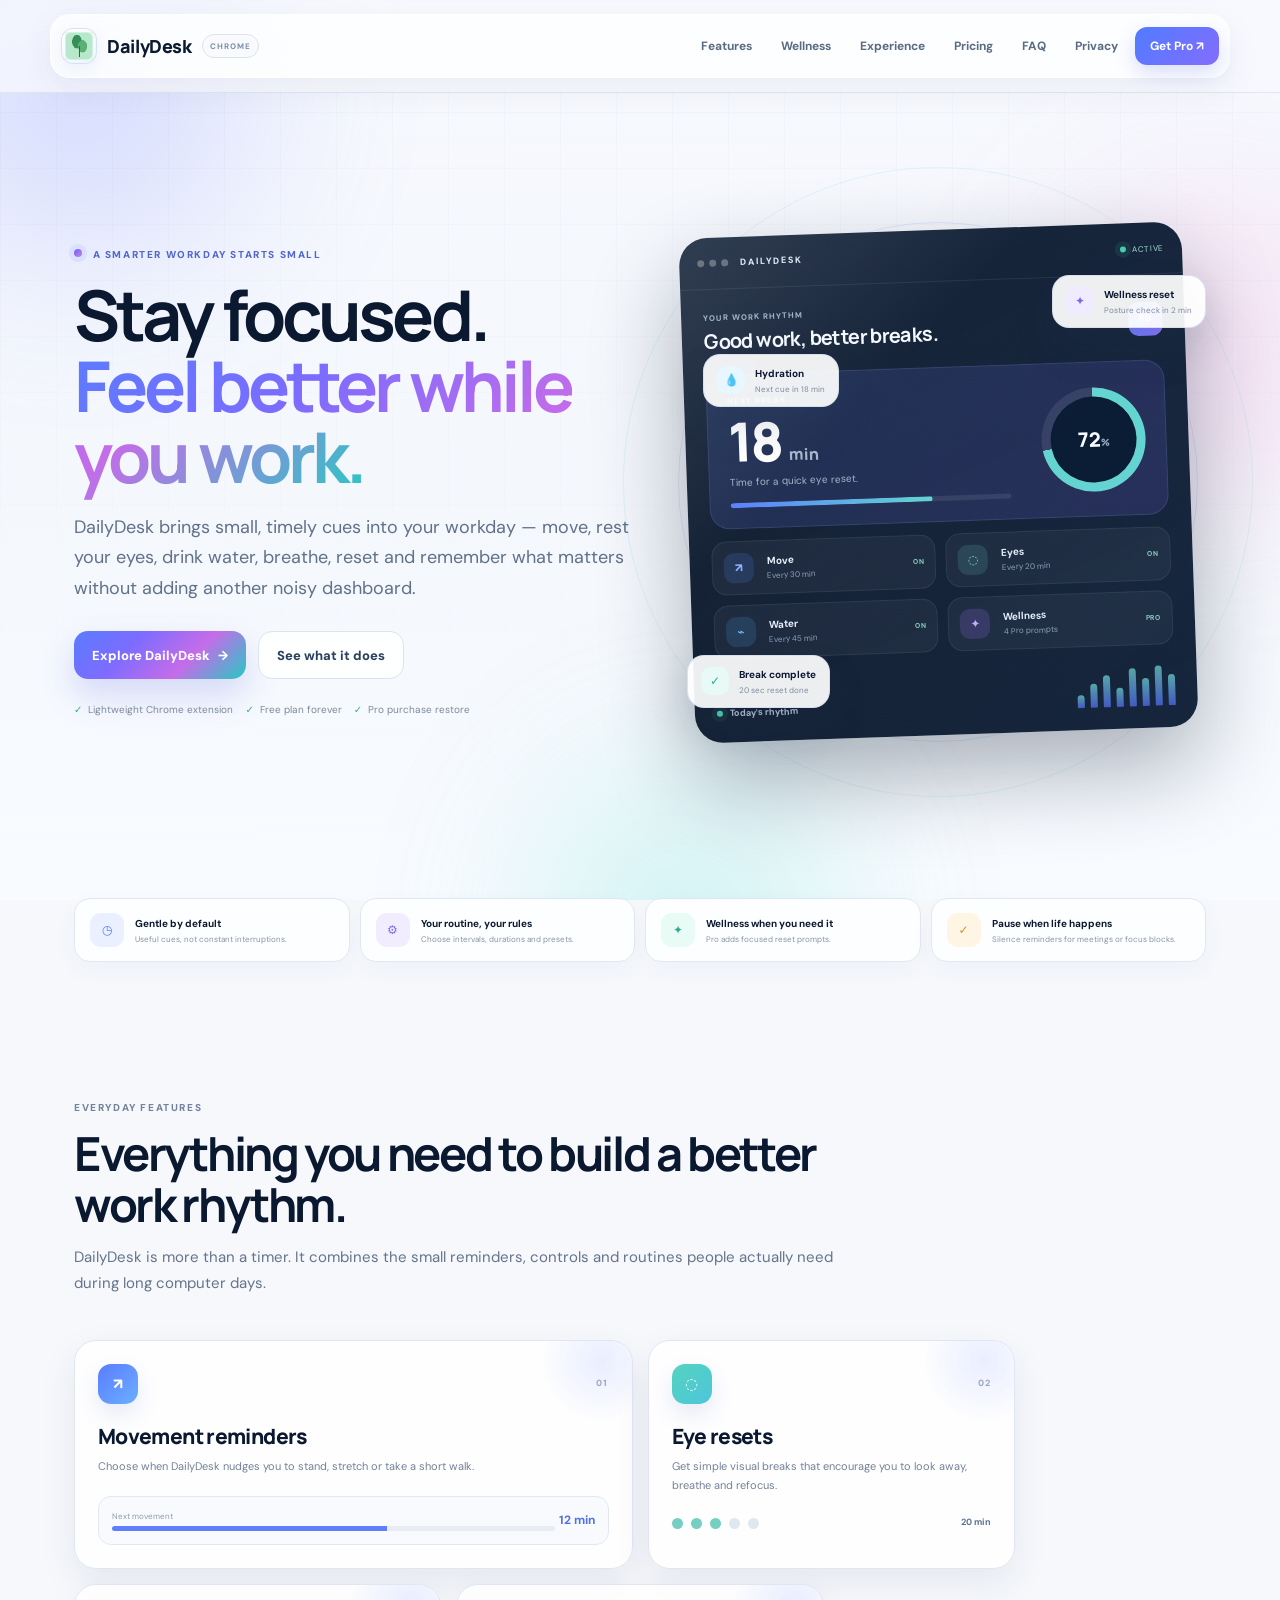
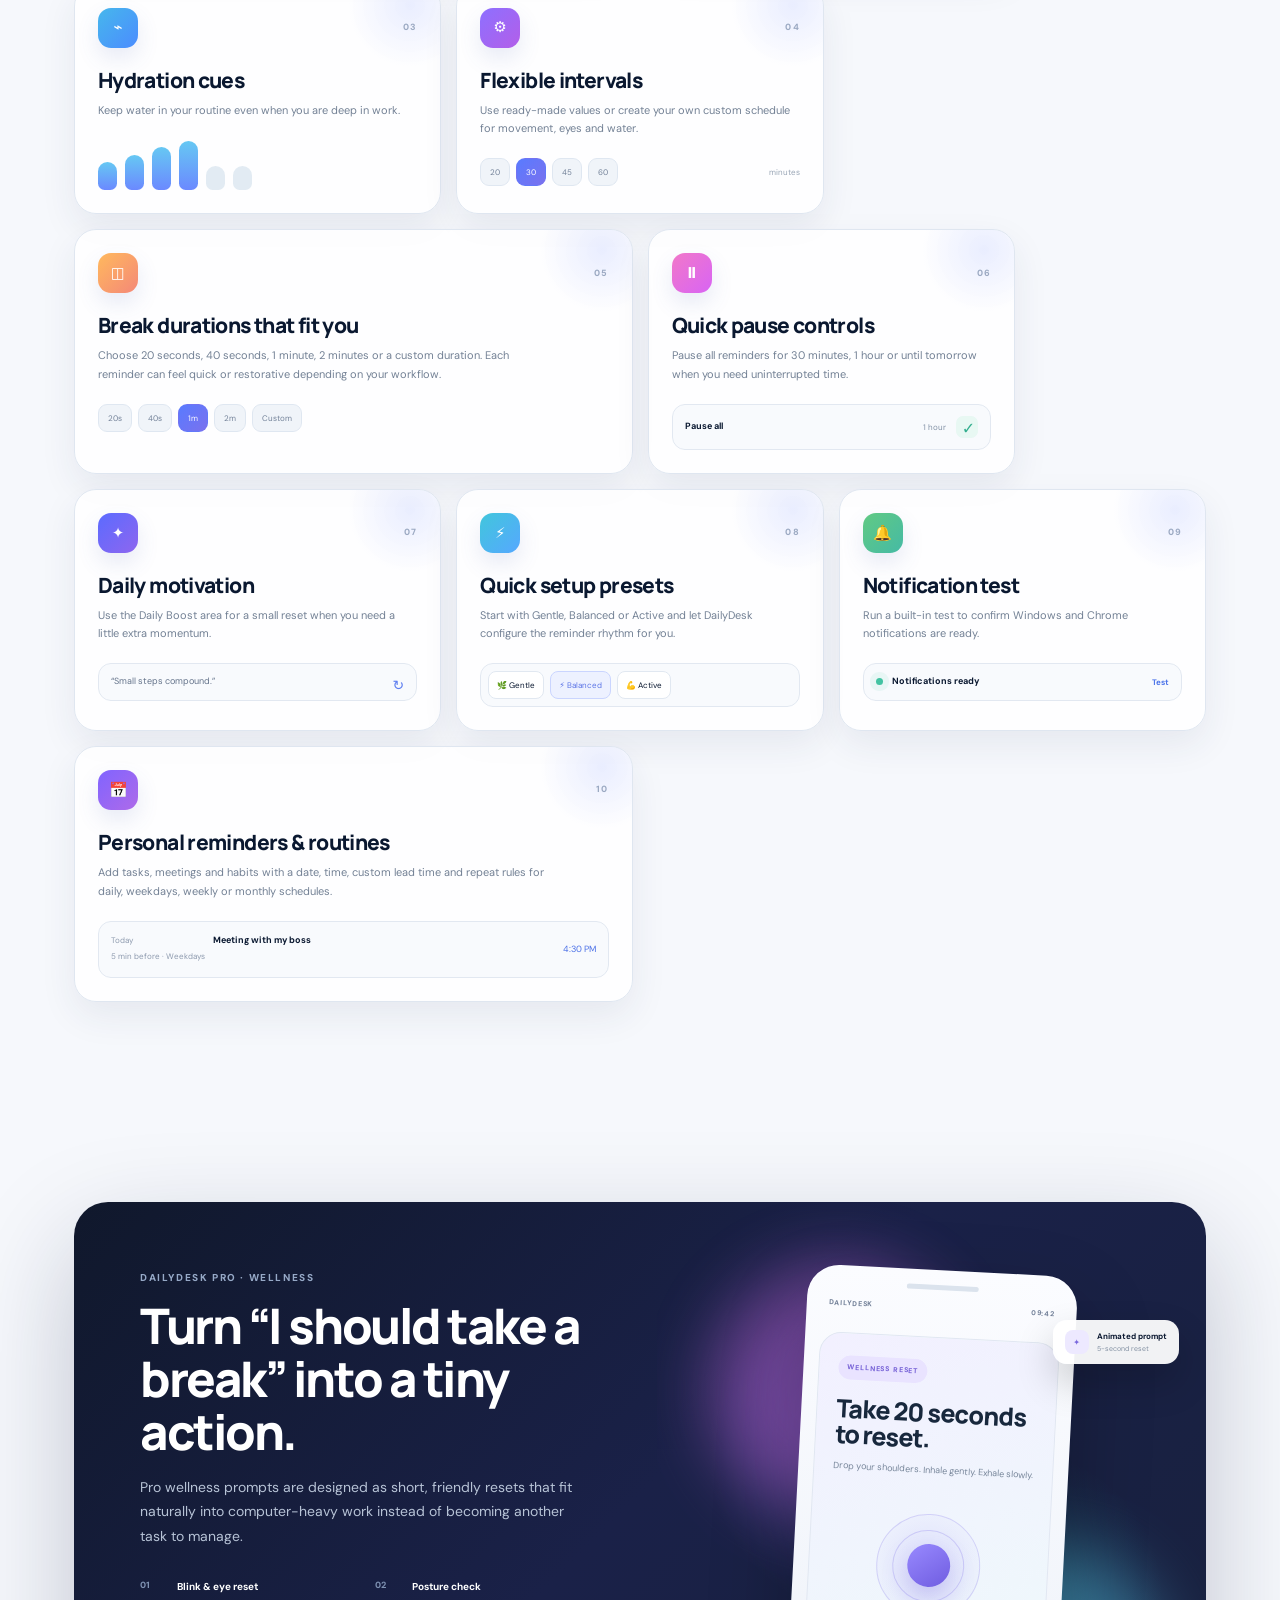
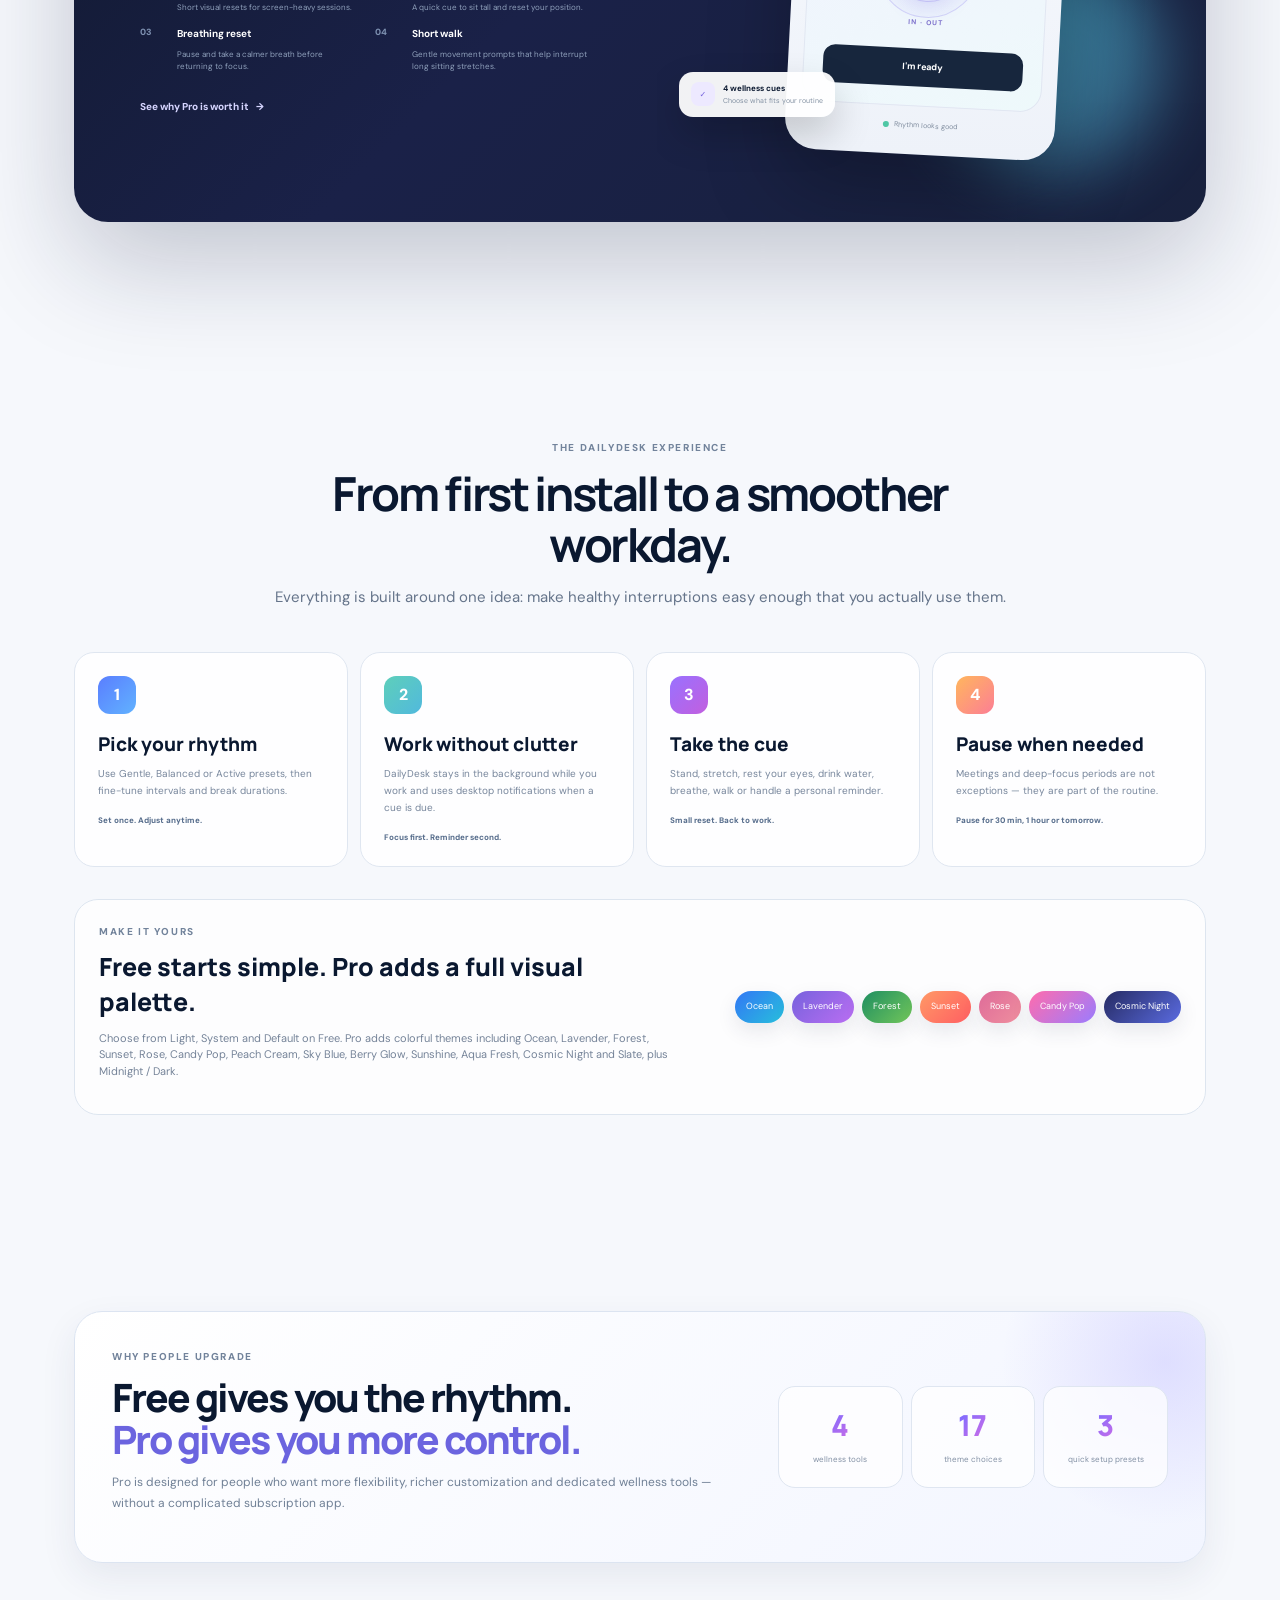
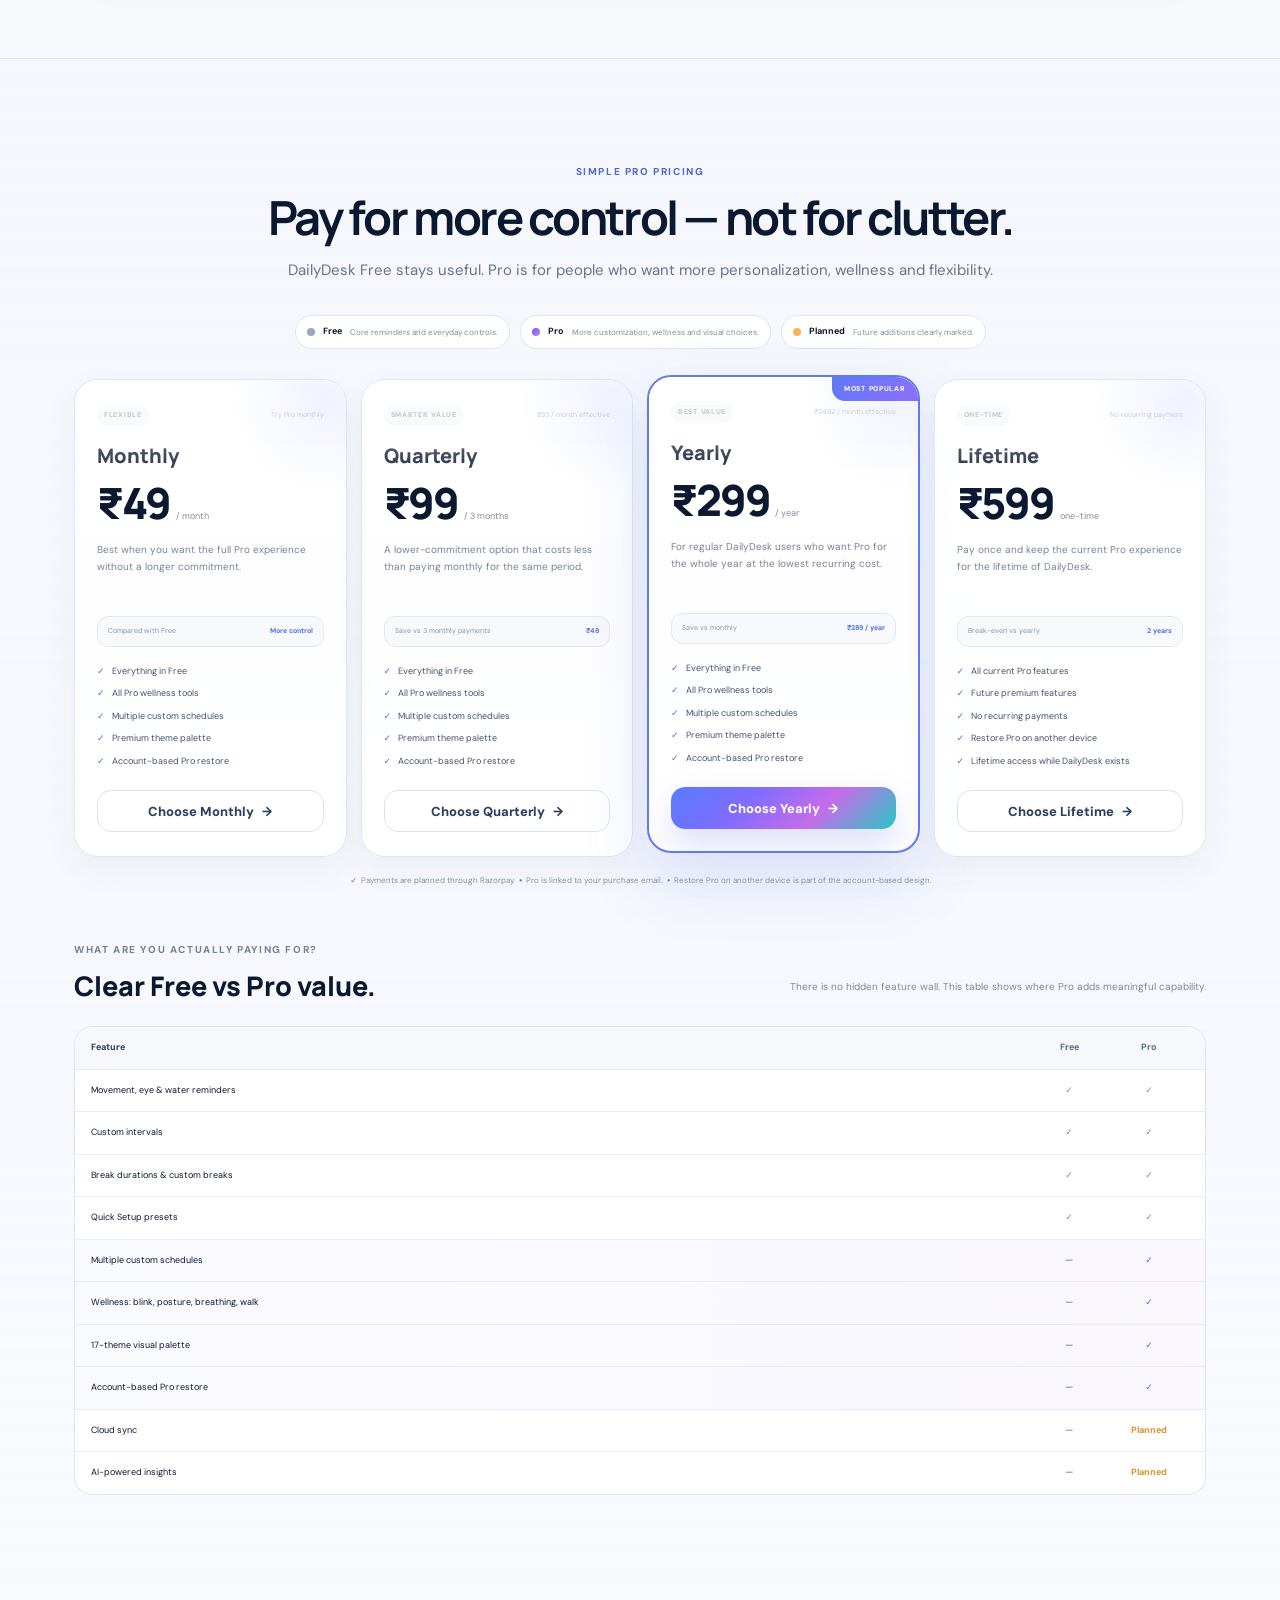
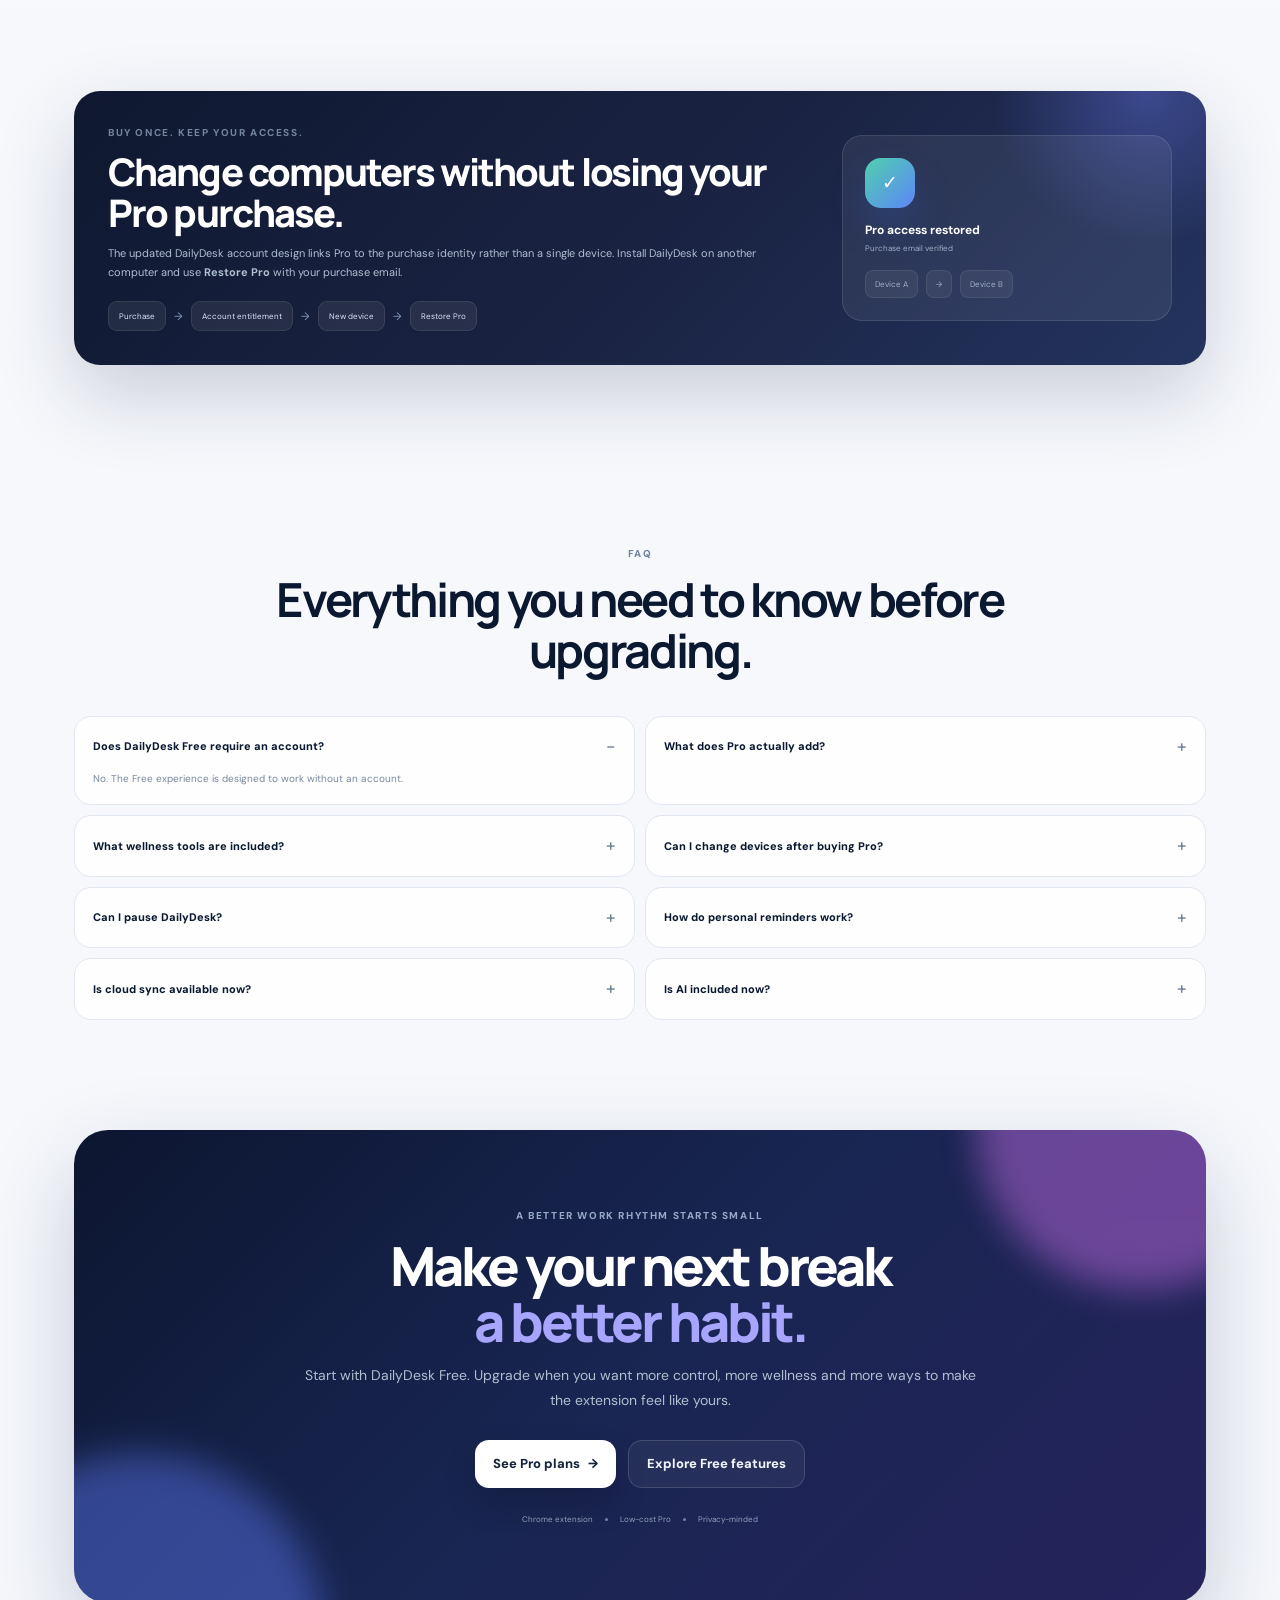
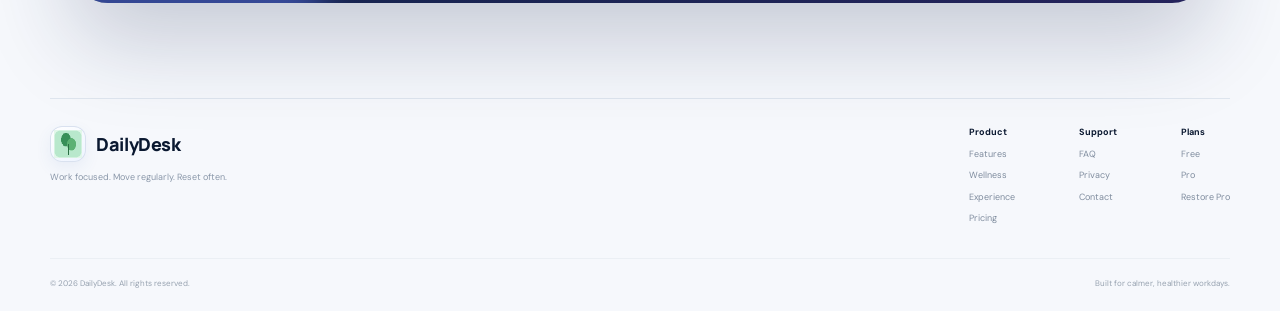
==== commit 5cf4ba7c: "Add files via upload Updated version with bugs" ====
--- a/index.html
+++ b/index.html
@@ -2,10 +2,10 @@
 <html lang="en">
 <head>
   <meta charset="utf-8">
-  <meta name="viewport" content="width=device-width,initial-scale=1">
-  <meta name="description" content="DailyDesk is a calm Chrome companion for movement, eye breaks, hydration, wellness reminders and focused work.">
-  <meta name="theme-color" content="#07111f">
-  <title>DailyDesk — A calmer way to work</title>
+  <meta name="viewport" content="width=device-width, initial-scale=1">
+  <meta name="description" content="DailyDesk is a calm Chrome desk companion for movement, eye breaks, hydration, wellness resets, personal reminders, quick pause controls and customizable routines.">
+  <meta name="theme-color" content="#071327">
+  <title>DailyDesk — Work better. Break better.</title>
   <link rel="icon" href="icon128.png">
   <link rel="preconnect" href="https://fonts.googleapis.com">
   <link rel="preconnect" href="https://fonts.gstatic.com" crossorigin>
@@ -13,321 +13,266 @@
   <link rel="stylesheet" href="styles.css">
 </head>
 <body>
-  <div class="site-shell">
-    <header class="nav-wrap">
-      <div class="nav">
-        <a class="brand" href="#top" aria-label="DailyDesk home">
-          <span class="brand-mark"><img src="icon48.png" alt=""></span>
-          <span>DailyDesk</span>
-        </a>
-
-        <button class="menu-toggle" id="menuToggle" aria-label="Open navigation" aria-expanded="false">
-          <span></span><span></span><span></span>
-        </button>
-
-        <nav class="nav-links" id="siteNav" aria-label="Primary navigation">
-          <a href="#features">Features</a>
-          <a href="#wellness">Wellness</a>
-          <a href="#how">How it works</a>
-          <a href="#pricing">Pricing</a>
-          <a href="#faq">FAQ</a>
-          <a href="privacy.html">Privacy</a>
-          <a class="nav-cta" href="#pricing">Get Pro <span>↗</span></a>
-        </nav>
-      </div>
-    </header>
-
-    <main id="top">
-      <section class="hero">
-        <div class="hero-glow glow-a"></div>
-        <div class="hero-glow glow-b"></div>
-        <div class="hero-copy">
-          <div class="eyebrow-pill"><span class="pulse-dot"></span> DESIGNED FOR BETTER WORKDAYS</div>
-          <h1>Stay focused.<br><span>Work in a healthier rhythm.</span></h1>
-          <p class="hero-lead">DailyDesk quietly reminds you when it is time to move, rest your eyes, hydrate and reset — so your workday feels more sustainable without becoming another productivity chore.</p>
-          <div class="hero-actions">
-            <a class="button button-primary" href="#pricing">Get DailyDesk <span>→</span></a>
-            <a class="button button-ghost" href="#features">Explore features</a>
+  <div class="page-bg" aria-hidden="true">
+    <span class="blob blob-a"></span>
+    <span class="blob blob-b"></span>
+    <span class="blob blob-c"></span>
+    <span class="grid-glow"></span>
+  </div>
+
+  <header class="site-header" id="top">
+    <div class="nav-shell">
+      <a class="brand" href="#top" aria-label="DailyDesk home">
+        <span class="brand-mark"><img src="icon48.png" alt=""></span>
+        <span class="brand-word">DailyDesk</span>
+        <span class="brand-badge">CHROME</span>
+      </a>
+      <button class="menu-toggle" id="menuToggle" type="button" aria-label="Open navigation" aria-expanded="false"><span></span><span></span><span></span></button>
+      <nav class="nav-links" id="siteNav" aria-label="Primary navigation">
+        <a href="#features">Features</a>
+        <a href="#wellness">Wellness</a>
+        <a href="#experience">Experience</a>
+        <a href="#pricing">Pricing</a>
+        <a href="#faq">FAQ</a>
+        <a href="privacy.html">Privacy</a>
+        <a class="nav-cta" href="#pricing">Get Pro <span>↗</span></a>
+      </nav>
+    </div>
+  </header>
+
+  <main>
+    <section class="hero section-shell">
+      <div class="hero-copy reveal">
+        <div class="eyebrow gradient-eyebrow"><span class="eyebrow-dot"></span> A SMARTER WORKDAY STARTS SMALL</div>
+        <h1>Stay focused.<br><span>Feel better while you work.</span></h1>
+        <p class="hero-lead">DailyDesk brings small, timely cues into your workday — move, rest your eyes, drink water, breathe, reset and remember what matters without adding another noisy dashboard.</p>
+        <div class="hero-actions">
+          <a class="btn btn-primary" href="#pricing">Explore DailyDesk <span>→</span></a>
+          <a class="btn btn-secondary" href="#features">See what it does</a>
+        </div>
+        <div class="hero-microproof">
+          <span><b>✓</b> Lightweight Chrome extension</span>
+          <span><b>✓</b> Free plan forever</span>
+          <span><b>✓</b> Pro purchase restore</span>
+        </div>
+      </div>
+
+      <div class="hero-stage reveal delay-1" aria-label="DailyDesk interface preview">
+        <div class="hero-ring ring-one"></div><div class="hero-ring ring-two"></div>
+        <div class="floating-note note-one"><span class="note-icon mint">✓</span><div><strong>Break complete</strong><small>20 sec reset done</small></div></div>
+        <div class="floating-note note-two"><span class="note-icon violet">✦</span><div><strong>Wellness reset</strong><small>Posture check in 2 min</small></div></div>
+        <div class="floating-note note-three"><span class="note-icon aqua">💧</span><div><strong>Hydration</strong><small>Next cue in 18 min</small></div></div>
+
+        <div class="app-window">
+          <div class="app-toolbar"><div class="window-dots"><span></span><span></span><span></span></div><span class="toolbar-title">DAILYDESK</span><div class="toolbar-pill"><span></span> ACTIVE</div></div>
+          <div class="app-content">
+            <div class="app-topline">
+              <div><small>YOUR WORK RHYTHM</small><h3>Good work, better breaks.</h3></div>
+              <div class="mini-avatar">RD</div>
+            </div>
+            <div class="focus-card">
+              <div class="focus-copy"><span class="label">NEXT BREAK</span><strong>18<span>min</span></strong><p>Time for a quick eye reset.</p><div class="progress"><i style="width:72%"></i></div></div>
+              <div class="focus-ring"><div>72<span>%</span></div></div>
+            </div>
+            <div class="mini-cards">
+              <div class="mini-card"><span class="mini-ico move">↗</span><div><strong>Move</strong><small>Every 30 min</small></div><b>ON</b></div>
+              <div class="mini-card"><span class="mini-ico eyes">◌</span><div><strong>Eyes</strong><small>Every 20 min</small></div><b>ON</b></div>
+              <div class="mini-card"><span class="mini-ico water">⌁</span><div><strong>Water</strong><small>Every 45 min</small></div><b>ON</b></div>
+              <div class="mini-card"><span class="mini-ico pro">✦</span><div><strong>Wellness</strong><small>4 Pro prompts</small></div><b>PRO</b></div>
+            </div>
+            <div class="app-footer-row"><div><span class="live-dot"></span><strong>Today's rhythm</strong></div><div class="bar-chart" aria-hidden="true"><i style="height:30%"></i><i style="height:55%"></i><i style="height:72%"></i><i style="height:44%"></i><i style="height:86%"></i><i style="height:64%"></i><i style="height:92%"></i><i style="height:70%"></i></div></div>
           </div>
-          <div class="hero-proof">
-            <div><strong>Chrome</strong><span>Lightweight extension</span></div>
-            <i></i>
-            <div><strong>Local-first</strong><span>Your everyday settings stay on-device</span></div>
-            <i></i>
-            <div><strong>Pro ready</strong><span>Restore your purchase on a new device</span></div>
+        </div>
+      </div>
+    </section>
+
+    <section class="proof-strip reveal" aria-label="DailyDesk benefits">
+      <div><span class="proof-icon blue">◷</span><div><strong>Gentle by default</strong><small>Useful cues, not constant interruptions.</small></div></div>
+      <div><span class="proof-icon violet">⚙</span><div><strong>Your routine, your rules</strong><small>Choose intervals, durations and presets.</small></div></div>
+      <div><span class="proof-icon mint">✦</span><div><strong>Wellness when you need it</strong><small>Pro adds focused reset prompts.</small></div></div>
+      <div><span class="proof-icon amber">✓</span><div><strong>Pause when life happens</strong><small>Silence reminders for meetings or focus blocks.</small></div></div>
+    </section>
+
+    <section id="features" class="section-shell section-light">
+      <div class="section-head reveal">
+        <div class="eyebrow">EVERYDAY FEATURES</div>
+        <h2>Everything you need to build a better work rhythm.</h2>
+        <p>DailyDesk is more than a timer. It combines the small reminders, controls and routines people actually need during long computer days.</p>
+      </div>
+
+      <div class="feature-grid">
+        <article class="feature-card feature-primary reveal"><div class="card-top"><span class="feature-icon gradient-blue">↗</span><span class="card-number">01</span></div><h3>Movement reminders</h3><p>Choose when DailyDesk nudges you to stand, stretch or take a short walk.</p><div class="micro-ui"><span>Next movement</span><strong>12 min</strong><i></i></div></article>
+        <article class="feature-card reveal delay-1"><div class="card-top"><span class="feature-icon gradient-mint">◌</span><span class="card-number">02</span></div><h3>Eye resets</h3><p>Get simple visual breaks that encourage you to look away, breathe and refocus.</p><div class="dots-ui"><i></i><i></i><i></i><i></i><i></i><b>20 min</b></div></article>
+        <article class="feature-card reveal delay-2"><div class="card-top"><span class="feature-icon gradient-aqua">⌁</span><span class="card-number">03</span></div><h3>Hydration cues</h3><p>Keep water in your routine even when you are deep in work.</p><div class="water-ui"><span></span><span></span><span></span><span></span><span class="muted"></span><span class="muted"></span></div></article>
+        <article class="feature-card reveal"><div class="card-top"><span class="feature-icon gradient-violet">⚙</span><span class="card-number">04</span></div><h3>Flexible intervals</h3><p>Use ready-made values or create your own custom schedule for movement, eyes and water.</p><div class="chips-ui"><span>20</span><span class="active">30</span><span>45</span><span>60</span><small>minutes</small></div></article>
+        <article class="feature-card feature-wide reveal delay-1"><div class="card-top"><span class="feature-icon gradient-amber">◫</span><span class="card-number">05</span></div><h3>Break durations that fit you</h3><p>Choose 20 seconds, 40 seconds, 1 minute, 2 minutes or a custom duration. Each reminder can feel quick or restorative depending on your workflow.</p><div class="duration-ui"><span>20s</span><span>40s</span><span class="active">1m</span><span>2m</span><span>Custom</span></div></article>
+        <article class="feature-card reveal delay-2"><div class="card-top"><span class="feature-icon gradient-pink">⏸</span><span class="card-number">06</span></div><h3>Quick pause controls</h3><p>Pause all reminders for 30 minutes, 1 hour or until tomorrow when you need uninterrupted time.</p><div class="pause-ui"><strong>Pause all</strong><span>1 hour</span><button type="button" tabindex="-1">✓</button></div></article>
+        <article class="feature-card reveal"><div class="card-top"><span class="feature-icon gradient-indigo">✦</span><span class="card-number">07</span></div><h3>Daily motivation</h3><p>Use the Daily Boost area for a small reset when you need a little extra momentum.</p><div class="quote-ui">“Small steps compound.” <span>↻</span></div></article>
+        <article class="feature-card reveal delay-1"><div class="card-top"><span class="feature-icon gradient-cyan">⚡</span><span class="card-number">08</span></div><h3>Quick setup presets</h3><p>Start with Gentle, Balanced or Active and let DailyDesk configure the reminder rhythm for you.</p><div class="preset-ui"><span>🌿 Gentle</span><span class="active">⚡ Balanced</span><span>💪 Active</span></div></article>
+        <article class="feature-card reveal delay-2"><div class="card-top"><span class="feature-icon gradient-green">🔔</span><span class="card-number">09</span></div><h3>Notification test</h3><p>Run a built-in test to confirm Windows and Chrome notifications are ready.</p><div class="test-ui"><span class="signal"></span><strong>Notifications ready</strong><b>Test</b></div></article>
+        <article class="feature-card feature-wide reveal"><div class="card-top"><span class="feature-icon gradient-purple">📅</span><span class="card-number">10</span></div><h3>Personal reminders & routines</h3><p>Add tasks, meetings and habits with a date, time, custom lead time and repeat rules for daily, weekdays, weekly or monthly schedules.</p><div class="calendar-ui"><span>Today</span><strong>Meeting with my boss</strong><small>5 min before · Weekdays</small><em>4:30 PM</em></div></article>
+      </div>
+    </section>
+
+    <section id="wellness" class="section-shell wellness-section">
+      <div class="wellness-shell reveal">
+        <div class="wellness-copy">
+          <div class="eyebrow light">DAILYDESK PRO · WELLNESS</div>
+          <h2>Turn “I should take a break” into a tiny action.</h2>
+          <p>Pro wellness prompts are designed as short, friendly resets that fit naturally into computer-heavy work instead of becoming another task to manage.</p>
+          <div class="wellness-list">
+            <div><span>01</span><b>Blink & eye reset</b><small>Short visual resets for screen-heavy sessions.</small></div>
+            <div><span>02</span><b>Posture check</b><small>A quick cue to sit tall and reset your position.</small></div>
+            <div><span>03</span><b>Breathing reset</b><small>Pause and take a calmer breath before returning to focus.</small></div>
+            <div><span>04</span><b>Short walk</b><small>Gentle movement prompts that help interrupt long sitting stretches.</small></div>
           </div>
-        </div>
-
-        <div class="hero-visual" aria-label="DailyDesk interface preview">
-          <div class="visual-orbit orbit-1"></div>
-          <div class="visual-orbit orbit-2"></div>
-          <div class="app-window">
-            <div class="app-topbar">
-              <div class="window-dots"><span></span><span></span><span></span></div>
-              <div class="topbar-label">DAILYDESK</div>
-              <div class="topbar-actions"><span></span><span></span></div>
+          <a class="text-link light-link" href="#pricing">See why Pro is worth it <span>→</span></a>
+        </div>
+        <div class="wellness-visual" aria-hidden="true">
+          <div class="wellness-glow glow-pink"></div><div class="wellness-glow glow-violet"></div>
+          <div class="phone-card">
+            <div class="phone-top"><span>DAILYDESK</span><span>09:42</span></div>
+            <div class="phone-content">
+              <span class="pro-chip">WELLNESS RESET</span>
+              <h3>Take 20 seconds<br>to reset.</h3>
+              <p>Drop your shoulders. Inhale gently. Exhale slowly.</p>
+              <div class="breathing-orb"><span></span><b>IN · OUT</b></div>
+              <button type="button" tabindex="-1">I'm ready</button>
             </div>
-            <div class="app-body">
-              <div class="app-heading-row">
-                <div>
-                  <div class="tiny-label">YOUR WORK RHYTHM</div>
-                  <div class="app-title">Good work, better breaks.</div>
-                </div>
-                <div class="status-chip"><span></span> Active</div>
-              </div>
-
-              <div class="next-break-card">
-                <div class="next-card-copy">
-                  <div class="tiny-label">NEXT BREAK</div>
-                  <div class="timer">18<span>min</span></div>
-                  <p>Time for a quick eye reset.</p>
-                </div>
-                <div class="ring"><div class="ring-core">62%</div></div>
-              </div>
-
-              <div class="mini-grid">
-                <div class="mini-card"><div class="mini-icon move">↗</div><div><strong>Move</strong><span>30 min</span></div><b>ON</b></div>
-                <div class="mini-card"><div class="mini-icon eyes">◌</div><div><strong>Eyes</strong><span>20 min</span></div><b>ON</b></div>
-                <div class="mini-card"><div class="mini-icon water">⌁</div><div><strong>Water</strong><span>45 min</span></div><b>ON</b></div>
-                <div class="mini-card"><div class="mini-icon wellness">✦</div><div><strong>Wellness</strong><span>Pro</span></div><b>PRO</b></div>
-              </div>
-
-              <div class="activity-row">
-                <div class="activity-label"><span class="activity-dot"></span> Today's rhythm</div>
-                <div class="activity-bars"><span style="height:28%"></span><span style="height:55%"></span><span style="height:82%"></span><span style="height:42%"></span><span style="height:68%"></span><span style="height:92%"></span><span style="height:48%"></span><span style="height:74%"></span></div>
-              </div>
-            </div>
+            <div class="phone-bottom"><span></span> Rhythm looks good</div>
           </div>
-          <div class="float-card float-card-a"><span class="float-icon">✓</span><div><strong>Break taken</strong><small>Nice reset.</small></div></div>
-          <div class="float-card float-card-b"><span class="float-icon purple">✦</span><div><strong>Weekly insight</strong><small>3h 42m healthier rhythm</small></div></div>
-        </div>
-      </section>
-
-      <section class="signal-strip" aria-label="DailyDesk highlights">
-        <div class="signal-item"><span class="signal-icon">◷</span><div><strong>Gentle reminders</strong><span>Stay on rhythm without noisy interruptions.</span></div></div>
-        <div class="signal-item"><span class="signal-icon">⌘</span><div><strong>Built for focus</strong><span>Quick controls. Minimal friction. No clutter.</span></div></div>
-        <div class="signal-item"><span class="signal-icon">✦</span><div><strong>More in Pro</strong><span>Wellness, reports, themes and deeper control.</span></div></div>
-      </section>
-
-      <section id="features" class="section section-light">
-        <div class="section-heading">
-          <div class="eyebrow">EVERYDAY SUPPORT</div>
-          <h2>The reminders you actually need.</h2>
-          <p>DailyDesk covers the small habits that are easy to forget when work gets busy — without turning your browser into a dashboard full of noise.</p>
-        </div>
-
-        <div class="feature-grid">
-          <article class="feature-card feature-card-large">
-            <div class="feature-number">01</div>
-            <div class="feature-icon-box blue">↗</div>
-            <h3>Movement reminders</h3>
-            <p>Choose your own rhythm for standing, stretching or taking a short walk between focused work sessions.</p>
-            <div class="feature-preview"><span class="preview-label">MOVEMENT</span><strong>Every 30 min</strong><em>Next cue in 12 min</em></div>
+          <div class="wellness-float float-a"><span>✦</span><div><b>Animated prompt</b><small>5-second reset</small></div></div>
+          <div class="wellness-float float-b"><span>✓</span><div><b>4 wellness cues</b><small>Choose what fits your routine</small></div></div>
+        </div>
+      </div>
+    </section>
+
+    <section id="experience" class="section-shell section-soft">
+      <div class="section-head center reveal"><div class="eyebrow">THE DAILYDESK EXPERIENCE</div><h2>From first install to a smoother workday.</h2><p>Everything is built around one idea: make healthy interruptions easy enough that you actually use them.</p></div>
+      <div class="experience-grid">
+        <article class="experience-card reveal"><div class="experience-icon e1">1</div><h3>Pick your rhythm</h3><p>Use Gentle, Balanced or Active presets, then fine-tune intervals and break durations.</p><span>Set once. Adjust anytime.</span></article>
+        <article class="experience-card reveal delay-1"><div class="experience-icon e2">2</div><h3>Work without clutter</h3><p>DailyDesk stays in the background while you work and uses desktop notifications when a cue is due.</p><span>Focus first. Reminder second.</span></article>
+        <article class="experience-card reveal delay-2"><div class="experience-icon e3">3</div><h3>Take the cue</h3><p>Stand, stretch, rest your eyes, drink water, breathe, walk or handle a personal reminder.</p><span>Small reset. Back to work.</span></article>
+        <article class="experience-card reveal"><div class="experience-icon e4">4</div><h3>Pause when needed</h3><p>Meetings and deep-focus periods are not exceptions — they are part of the routine.</p><span>Pause for 30 min, 1 hour or tomorrow.</span></article>
+      </div>
+
+      <div class="theme-showcase reveal">
+        <div><div class="eyebrow">MAKE IT YOURS</div><h3>Free starts simple. Pro adds a full visual palette.</h3><p>Choose from Light, System and Default on Free. Pro adds colorful themes including Ocean, Lavender, Forest, Sunset, Rose, Candy Pop, Peach Cream, Sky Blue, Berry Glow, Sunshine, Aqua Fresh, Cosmic Night and Slate, plus Midnight / Dark.</p></div>
+        <div class="theme-pills" aria-label="Theme examples"><span class="t-ocean">Ocean</span><span class="t-lavender">Lavender</span><span class="t-forest">Forest</span><span class="t-sunset">Sunset</span><span class="t-rose">Rose</span><span class="t-candy">Candy Pop</span><span class="t-cosmic">Cosmic Night</span></div>
+      </div>
+    </section>
+
+    <section class="section-shell pro-section">
+      <div class="pro-banner reveal">
+        <div><div class="eyebrow">WHY PEOPLE UPGRADE</div><h2>Free gives you the rhythm.<br><span>Pro gives you more control.</span></h2><p>Pro is designed for people who want more flexibility, richer customization and dedicated wellness tools — without a complicated subscription app.</p></div>
+        <div class="pro-stats"><div><strong>4</strong><span>wellness tools</span></div><div><strong>17</strong><span>theme choices</span></div><div><strong>3</strong><span>quick setup presets</span></div></div>
+      </div>
+    </section>
+
+    <section id="pricing" class="pricing-section">
+      <div class="section-shell">
+        <div class="section-head center reveal"><div class="eyebrow gradient-eyebrow">SIMPLE PRO PRICING</div><h2>Pay for more control — not for clutter.</h2><p>DailyDesk Free stays useful. Pro is for people who want more personalization, wellness and flexibility.</p></div>
+
+        <div class="pricing-explainer reveal">
+          <div><span class="legend-dot free-dot"></span><strong>Free</strong><small>Core reminders and everyday controls.</small></div>
+          <div><span class="legend-dot pro-dot"></span><strong>Pro</strong><small>More customization, wellness and visual choices.</small></div>
+          <div><span class="legend-dot soon-dot"></span><strong>Planned</strong><small>Future additions clearly marked.</small></div>
+        </div>
+
+        <div class="pricing-grid" id="pricingGrid">
+          <article class="price-card" tabindex="0" data-plan="monthly">
+            <div class="price-card-glow"></div><div class="plan-top"><span class="plan-badge">FLEXIBLE</span><span class="plan-mini">Try Pro monthly</span></div>
+            <h3>Monthly</h3><div class="price"><strong>₹49</strong><span>/ month</span></div><p>Best when you want the full Pro experience without a longer commitment.</p>
+            <div class="value-line"><span>Compared with Free</span><b>More control</b></div>
+            <ul><li>Everything in Free</li><li>All Pro wellness tools</li><li>Multiple custom schedules</li><li>Premium theme palette</li><li>Account-based Pro restore</li></ul>
+            <a class="btn btn-plan btn-outline" href="#contact">Choose Monthly <span>→</span></a>
           </article>
-          <article class="feature-card">
-            <div class="feature-number">02</div>
-            <div class="feature-icon-box mint">◌</div>
-            <h3>Eye resets</h3>
-            <p>Give your eyes regular reminders to look away from the screen and reset your focus.</p>
-            <div class="feature-line"><span></span><span></span><span></span><span></span></div>
+
+          <article class="price-card" tabindex="0" data-plan="quarterly">
+            <div class="price-card-glow"></div><div class="plan-top"><span class="plan-badge">SMARTER VALUE</span><span class="plan-mini">₹33 / month effective</span></div>
+            <h3>Quarterly</h3><div class="price"><strong>₹99</strong><span>/ 3 months</span></div><p>A lower-commitment option that costs less than paying monthly for the same period.</p>
+            <div class="value-line"><span>Save vs 3 monthly payments</span><b>₹48</b></div>
+            <ul><li>Everything in Free</li><li>All Pro wellness tools</li><li>Multiple custom schedules</li><li>Premium theme palette</li><li>Account-based Pro restore</li></ul>
+            <a class="btn btn-plan btn-outline" href="#contact">Choose Quarterly <span>→</span></a>
           </article>
-          <article class="feature-card">
-            <div class="feature-number">03</div>
-            <div class="feature-icon-box aqua">⌁</div>
-            <h3>Hydration cues</h3>
-            <p>Keep water on your radar while you stay deep in the task in front of you.</p>
-            <div class="water-bars"><span></span><span></span><span></span><span></span><span></span><span class="muted"></span></div>
+
+          <article class="price-card featured" tabindex="0" data-plan="yearly" aria-label="Yearly plan, most popular">
+            <div class="price-card-glow"></div><span class="popular-ribbon">MOST POPULAR</span><div class="plan-top"><span class="plan-badge">BEST VALUE</span><span class="plan-mini">₹24.92 / month effective</span></div>
+            <h3>Yearly</h3><div class="price"><strong>₹299</strong><span>/ year</span></div><p>For regular DailyDesk users who want Pro for the whole year at the lowest recurring cost.</p>
+            <div class="value-line"><span>Save vs monthly</span><b>₹289 / year</b></div>
+            <ul><li>Everything in Free</li><li>All Pro wellness tools</li><li>Multiple custom schedules</li><li>Premium theme palette</li><li>Account-based Pro restore</li></ul>
+            <a class="btn btn-plan btn-primary" href="#contact">Choose Yearly <span>→</span></a>
           </article>
-          <article class="feature-card">
-            <div class="feature-number">04</div>
-            <div class="feature-icon-box violet">⚙</div>
-            <h3>Custom schedules</h3>
-            <p>Use flexible intervals that match your real workday instead of a rigid one-size-fits-all routine.</p>
-            <div class="schedule-chip"><span>Focus</span><b>30 min</b><span>Eye reset</span><b>20 min</b></div>
+
+          <article class="price-card lifetime-card" tabindex="0" data-plan="lifetime">
+            <div class="price-card-glow"></div><div class="plan-top"><span class="plan-badge">ONE-TIME</span><span class="plan-mini">No recurring payment</span></div>
+            <h3>Lifetime</h3><div class="price"><strong>₹599</strong><span>one-time</span></div><p>Pay once and keep the current Pro experience for the lifetime of DailyDesk.</p>
+            <div class="value-line"><span>Break-even vs yearly</span><b>2 years</b></div>
+            <ul><li>All current Pro features</li><li>Future premium features</li><li>No recurring payments</li><li>Restore Pro on another device</li><li>Lifetime access while DailyDesk exists</li></ul>
+            <a class="btn btn-plan btn-outline" href="#contact">Choose Lifetime <span>→</span></a>
           </article>
-          <article class="feature-card feature-card-wide">
-            <div class="feature-number">05</div>
-            <div class="feature-icon-box amber">✓</div>
-            <h3>Quick pause controls</h3>
-            <p>Pause all reminders when a meeting starts, when you are presenting, or whenever you need uninterrupted focus.</p>
-            <div class="pause-preview"><div class="toggle on"><span></span></div><span>Pause all</span><small>Until 3:30 PM</small></div>
-          </article>
-          <article class="feature-card">
-            <div class="feature-number">06</div>
-            <div class="feature-icon-box pink">✦</div>
-            <h3>Personal reminders</h3>
-            <p>Add simple routines and personal cues so DailyDesk fits the way you already work.</p>
-            <div class="todo-preview"><span>✓</span> Stand & stretch <span>4:15</span></div>
-          </article>
-        </div>
-      </section>
-
-      <section id="wellness" class="section wellness-section">
-        <div class="wellness-panel">
-          <div class="wellness-copy">
-            <div class="eyebrow">DAILYDESK PRO · WELLNESS</div>
-            <h2>More than reminders.<br><span>A better reset.</span></h2>
-            <p>Pro adds gentle wellness prompts that fit into your work rhythm — designed to help you notice the moments when your body and attention need a reset.</p>
-            <div class="wellness-list">
-              <div><span>01</span><strong>Blink & eye reset</strong><small>Short visual breaks during screen-heavy work.</small></div>
-              <div><span>02</span><strong>Posture check</strong><small>A quick cue to sit tall and reset your position.</small></div>
-              <div><span>03</span><strong>Breathing reset</strong><small>A calm breathing moment between focused sessions.</small></div>
-              <div><span>04</span><strong>Short walk</strong><small>Simple movement prompts to break long sitting streaks.</small></div>
-            </div>
-            <a class="text-link" href="#pricing">See everything in Pro <span>→</span></a>
+        </div>
+        <div class="pricing-note"><span>✓</span> Payments are planned through Razorpay. <span>•</span> Pro is linked to your purchase email. <span>•</span> Restore Pro on another device is part of the account-based design.</div>
+
+        <div class="comparison-wrap reveal">
+          <div class="comparison-head"><div><div class="eyebrow">WHAT ARE YOU ACTUALLY PAYING FOR?</div><h3>Clear Free vs Pro value.</h3></div><p>There is no hidden feature wall. This table shows where Pro adds meaningful capability.</p></div>
+          <div class="comparison-table">
+            <div class="comparison-row header"><span>Feature</span><b>Free</b><b>Pro</b></div>
+            <div class="comparison-row"><span>Movement, eye & water reminders</span><b>✓</b><b>✓</b></div>
+            <div class="comparison-row"><span>Custom intervals</span><b>✓</b><b>✓</b></div>
+            <div class="comparison-row"><span>Break durations & custom breaks</span><b>✓</b><b>✓</b></div>
+            <div class="comparison-row"><span>Quick Setup presets</span><b>✓</b><b>✓</b></div>
+            <div class="comparison-row pro-row"><span>Multiple custom schedules</span><b>—</b><b>✓</b></div>
+            <div class="comparison-row pro-row"><span>Wellness: blink, posture, breathing, walk</span><b>—</b><b>✓</b></div>
+            <div class="comparison-row pro-row"><span>17-theme visual palette</span><b>—</b><b>✓</b></div>
+            <div class="comparison-row pro-row"><span>Account-based Pro restore</span><b>—</b><b>✓</b></div>
+            <div class="comparison-row planned-row"><span>Cloud sync</span><b>—</b><b>Planned</b></div>
+            <div class="comparison-row planned-row"><span>AI-powered insights</span><b>—</b><b>Planned</b></div>
           </div>
-          <div class="wellness-visual">
-            <div class="wellness-glow"></div>
-            <div class="wellness-phone">
-              <div class="phone-notch"></div>
-              <div class="phone-top"><span>DAILYDESK</span><span>09:42</span></div>
-              <div class="wellness-card-main">
-                <div class="wellness-badge">WELLNESS RESET</div>
-                <h3>Take 20 seconds<br>to breathe.</h3>
-                <p>Drop your shoulders. Inhale gently. Exhale slowly.</p>
-                <div class="breath-orbit"><span></span><b>IN • OUT</b></div>
-                <button>I'm ready</button>
-              </div>
-              <div class="phone-status"><span></span> Your rhythm is on track</div>
-            </div>
-            <div class="wellness-chip chip-top"><span>✦</span> Calm prompt</div>
-            <div class="wellness-chip chip-bottom"><span>✓</span> 4 resets this week</div>
-          </div>
-        </div>
-      </section>
-
-      <section id="how" class="section how-section">
-        <div class="section-heading center">
-          <div class="eyebrow">HOW IT WORKS</div>
-          <h2>Set your rhythm once. Then get back to work.</h2>
-          <p>DailyDesk is designed to fade into the background until a small cue is genuinely useful.</p>
-        </div>
-        <div class="steps-grid">
-          <div class="step-card"><div class="step-index">01</div><h3>Pick your rhythm</h3><p>Choose movement, eye and water reminders that fit your normal day.</p><div class="step-line"></div></div>
-          <div class="step-card"><div class="step-index">02</div><h3>Keep working</h3><p>DailyDesk stays quiet while you focus, with simple desktop notifications when needed.</p><div class="step-line"></div></div>
-          <div class="step-card"><div class="step-index">03</div><h3>Take the cue</h3><p>Pause, move, breathe or rest your eyes — then return to the work that matters.</p><div class="step-line"></div></div>
-        </div>
-      </section>
-
-      <section class="section pro-section">
-        <div class="pro-header">
-          <div>
-            <div class="eyebrow">WHY UPGRADE</div>
-            <h2>Free keeps it simple.<br><span>Pro gives you control.</span></h2>
-          </div>
-          <p>Choose Pro when you want more ways to shape your work rhythm and see how your habits are changing over time.</p>
-        </div>
-        <div class="pro-feature-matrix">
-          <div class="matrix-item"><span>✓</span><div><strong>Multiple custom schedules</strong><small>More flexibility for different workdays and routines.</small></div></div>
-          <div class="matrix-item"><span>✓</span><div><strong>Break & reminder statistics</strong><small>See how consistently you are responding to your cues.</small></div></div>
-          <div class="matrix-item"><span>✓</span><div><strong>Weekly productivity reports</strong><small>Review patterns instead of relying on memory.</small></div></div>
-          <div class="matrix-item"><span>✓</span><div><strong>Premium themes</strong><small>More color options, dark mode and system adaptation.</small></div></div>
-          <div class="matrix-item"><span>✓</span><div><strong>Wellness prompts</strong><small>Blink, posture, breathing and short-walk reminders.</small></div></div>
-          <div class="matrix-item"><span>✦</span><div><strong>Account-based Pro restore</strong><small>Restore your purchase on another device using your purchase email.</small></div></div>
-          <div class="matrix-item"><span>⌁</span><div><strong>Cloud sync</strong><small>Planned Pro capability for a more seamless multi-device experience.</small></div></div>
-          <div class="matrix-item"><span>AI</span><div><strong>Future AI insights</strong><small>Planned features for smarter, more personal recommendations.</small></div></div>
-        </div>
-      </section>
-
-      <section id="pricing" class="section pricing-section">
-        <div class="section-heading center">
-          <div class="eyebrow">SIMPLE, LOW-COST PRO</div>
-          <h2>Premium features without premium pricing.</h2>
-          <p>Start monthly, save with yearly, or pay once for lifetime access to the current Pro experience.</p>
-        </div>
-
-        <div class="pricing-grid">
-          <article class="price-card">
-            <div class="price-top"><span class="plan-tag">FLEXIBLE</span><div class="plan-name">Monthly</div></div>
-            <div class="price"><strong>₹49</strong><span>/ month</span></div>
-            <p>Easy way to try the full Pro experience.</p>
-            <ul><li>Everything in Free</li><li>Multiple custom schedules</li><li>Wellness features</li><li>Statistics & weekly reports</li><li>Premium themes</li></ul>
-            <a class="button button-outline wide" href="#contact">Choose Monthly</a>
-          </article>
-
-          <article class="price-card price-card-featured">
-            <div class="featured-ribbon">MOST POPULAR</div>
-            <div class="price-top"><span class="plan-tag">BEST VALUE</span><div class="plan-name">Yearly</div></div>
-            <div class="price"><strong>₹299</strong><span>/ year</span></div>
-            <p>Our recommended plan for regular DailyDesk users.</p>
-            <ul><li>Everything in Free</li><li>Multiple custom schedules</li><li>Wellness features</li><li>Statistics & weekly reports</li><li>Premium themes</li></ul>
-            <a class="button button-primary wide" href="#contact">Choose Yearly <span>→</span></a>
-          </article>
-
-          <article class="price-card">
-            <div class="price-top"><span class="plan-tag">SAVE ON 3 MONTHS</span><div class="plan-name">Quarterly</div></div>
-            <div class="price"><strong>₹99</strong><span>/ 3 months</span></div>
-            <p>A lower-commitment option with more value than monthly.</p>
-            <ul><li>Everything in Free</li><li>Multiple custom schedules</li><li>Wellness features</li><li>Statistics & weekly reports</li><li>Premium themes</li></ul>
-            <a class="button button-outline wide" href="#contact">Choose Quarterly</a>
-          </article>
-
-          <article class="price-card price-card-lifetime">
-            <div class="price-top"><span class="plan-tag">ONE-TIME</span><div class="plan-name">Lifetime</div></div>
-            <div class="price"><strong>₹599</strong><span>one-time</span></div>
-            <p>Pay once and keep DailyDesk Pro for the lifetime of the product.</p>
-            <ul><li>All current Pro features</li><li>Future premium features</li><li>No recurring payments</li><li>Restore Pro on another device</li><li>Lifetime access</li></ul>
-            <a class="button button-outline wide" href="#contact">Choose Lifetime</a>
-          </article>
-        </div>
-        <div class="pricing-footnote"><span>✓</span> Secure payment processing via Razorpay. <span>·</span> Pro activation is linked to your purchase email. <span>·</span> Checkout links can be connected when the production listing is ready.</div>
-      </section>
-
-      <section class="section comparison-section">
-        <div class="comparison-head"><div><div class="eyebrow">FREE VS PRO</div><h2>Know exactly what changes.</h2></div><p>DailyDesk Free is useful on its own. Pro is for people who want deeper control, wellness tools and insights.</p></div>
-        <div class="comparison-table" role="table" aria-label="Free and Pro feature comparison">
-          <div class="comparison-row comparison-header" role="row"><span>Feature</span><span>Free</span><span>Pro</span></div>
-          <div class="comparison-row" role="row"><span>Movement, eye & water reminders</span><span>✓</span><span>✓</span></div>
-          <div class="comparison-row" role="row"><span>Custom intervals</span><span>✓</span><span>✓</span></div>
-          <div class="comparison-row" role="row"><span>Multiple custom schedules</span><span>—</span><span>✓</span></div>
-          <div class="comparison-row" role="row"><span>Wellness prompts</span><span>—</span><span>✓</span></div>
-          <div class="comparison-row" role="row"><span>Statistics & weekly reports</span><span>—</span><span>✓</span></div>
-          <div class="comparison-row" role="row"><span>Premium themes & dark mode</span><span>—</span><span>✓</span></div>
-          <div class="comparison-row" role="row"><span>Account-based Pro restore</span><span>—</span><span>✓</span></div>
-          <div class="comparison-row" role="row"><span>Cloud sync</span><span>—</span><span>Planned</span></div>
-          <div class="comparison-row" role="row"><span>Future AI insights</span><span>—</span><span>Planned</span></div>
-        </div>
-      </section>
-
-      <section id="faq" class="section faq-section">
-        <div class="section-heading center"><div class="eyebrow">FAQ</div><h2>Good questions before you install.</h2></div>
-        <div class="faq-grid">
-          <details open><summary>Does DailyDesk need an account?</summary><p>No. DailyDesk Free is designed to work without an account. Pro uses an account-style purchase identity so you can restore your entitlement on another device.</p></details>
-          <details><summary>How does Pro restore work?</summary><p>For the current development flow, enter the purchase email in DailyDesk and the service checks the active Pro entitlement. Email verification can be added as the production account system is finalized.</p></details>
-          <details><summary>What happens when I change devices?</summary><p>Your Pro purchase is tied to the purchase identity rather than a specific computer. Install DailyDesk on the new device and use Restore Pro.</p></details>
-          <details><summary>Will DailyDesk interrupt meetings?</summary><p>You can pause reminders, and the extension is designed around lightweight notifications and quick controls rather than constant on-screen interruption.</p></details>
-          <details><summary>What is planned for the future?</summary><p>Cloud sync and AI-powered insights are planned additions to the Pro experience. They are not presented as currently available features.</p></details>
-          <details><summary>Is DailyDesk available on Chrome?</summary><p>Yes. DailyDesk is built as a Chrome extension. The production Chrome Web Store link will be connected once the store listing is published.</p></details>
-        </div>
-      </section>
-
-      <section id="contact" class="section final-cta">
-        <div class="final-cta-card">
-          <div class="cta-glow"></div>
-          <div class="eyebrow light">A BETTER WORK RHYTHM STARTS SMALL</div>
-          <h2>Let your next reminder<br>be a better habit.</h2>
-          <p>Start with DailyDesk Free. Upgrade when you want more control.</p>
-          <div class="hero-actions center-actions"><a class="button button-white" href="#pricing">Explore Pro plans <span>→</span></a><a class="button button-dark-ghost" href="#features">See features</a></div>
-          <div class="cta-meta"><span>Chrome extension</span><i></i><span>Lightweight</span><i></i><span>Privacy-minded</span></div>
-        </div>
-      </section>
-    </main>
-
-    <footer class="footer">
-      <div class="footer-main">
-        <div class="footer-brand">
-          <a class="brand" href="#top"><span class="brand-mark"><img src="icon48.png" alt=""></span><span>DailyDesk</span></a>
-          <p>Work focused. Move regularly.</p>
-        </div>
-        <div class="footer-links">
-          <div><strong>Product</strong><a href="#features">Features</a><a href="#wellness">Wellness</a><a href="#pricing">Pricing</a></div>
-          <div><strong>Company</strong><a href="#faq">FAQ</a><a href="privacy.html">Privacy</a><a href="mailto:YOUR-EMAIL@example.com">Contact</a></div>
-          <div><strong>Get DailyDesk</strong><a href="#pricing">Free</a><a href="#pricing">Pro</a><a href="#pricing">Restore Pro</a></div>
-        </div>
-      </div>
-      <div class="footer-bottom"><span>© 2026 DailyDesk. All rights reserved.</span><span>Made for calmer, healthier workdays.</span></div>
-    </footer>
-  </div>
+        </div>
+      </div>
+    </section>
+
+    <section class="section-shell restore-section reveal">
+      <div class="restore-card">
+        <div class="restore-copy"><div class="eyebrow">BUY ONCE. KEEP YOUR ACCESS.</div><h2>Change computers without losing your Pro purchase.</h2><p>The updated DailyDesk account design links Pro to the purchase identity rather than a single device. Install DailyDesk on another computer and use <strong>Restore Pro</strong> with your purchase email.</p><div class="restore-flow"><span>Purchase</span><i>→</i><span>Account entitlement</span><i>→</i><span>New device</span><i>→</i><span>Restore Pro</span></div></div>
+        <div class="restore-visual"><div class="restore-shield">✓</div><div><strong>Pro access restored</strong><small>Purchase email verified</small></div><div class="restore-mini"><span>Device A</span><span>→</span><span>Device B</span></div></div>
+      </div>
+    </section>
+
+    <section id="faq" class="section-shell faq-section">
+      <div class="section-head center reveal"><div class="eyebrow">FAQ</div><h2>Everything you need to know before upgrading.</h2></div>
+      <div class="faq-grid">
+        <details class="reveal" open><summary>Does DailyDesk Free require an account?</summary><p>No. The Free experience is designed to work without an account.</p></details>
+        <details class="reveal delay-1"><summary>What does Pro actually add?</summary><p>Pro adds wellness prompts, multiple custom schedule control, the full theme palette, account-based Pro restore and other premium features as they are released.</p></details>
+        <details class="reveal delay-2"><summary>What wellness tools are included?</summary><p>Pro currently includes Blink & Eye Reset, Posture Check, Breathing Reset and Short Walk prompts. They appear as short animated wellness popups.</p></details>
+        <details class="reveal"><summary>Can I change devices after buying Pro?</summary><p>The account-based restore design allows a Pro entitlement to be restored on another device using the purchase email rather than asking the customer for a Razorpay payment ID.</p></details>
+        <details class="reveal delay-1"><summary>Can I pause DailyDesk?</summary><p>Yes. Quick controls let you pause reminders for 30 minutes, 1 hour or until tomorrow.</p></details>
+        <details class="reveal delay-2"><summary>How do personal reminders work?</summary><p>You can create one-time or repeating reminders, choose how early DailyDesk should notify you and manage routines such as meetings and tasks.</p></details>
+        <details class="reveal"><summary>Is cloud sync available now?</summary><p>Not yet. Cloud sync is a planned feature and is intentionally labelled as planned on this website.</p></details>
+        <details class="reveal delay-1"><summary>Is AI included now?</summary><p>Not yet. AI-powered insights are planned for a future Pro release and are not presented as currently available.</p></details>
+      </div>
+    </section>
+
+    <section id="contact" class="section-shell final-cta reveal">
+      <div class="cta-card">
+        <div class="cta-orb orb-a"></div><div class="cta-orb orb-b"></div>
+        <div class="eyebrow light">A BETTER WORK RHYTHM STARTS SMALL</div>
+        <h2>Make your next break<br><span>a better habit.</span></h2>
+        <p>Start with DailyDesk Free. Upgrade when you want more control, more wellness and more ways to make the extension feel like yours.</p>
+        <div class="hero-actions center-actions"><a class="btn btn-white" href="#pricing">See Pro plans <span>→</span></a><a class="btn btn-dark-outline" href="#features">Explore Free features</a></div>
+        <div class="cta-trust"><span>Chrome extension</span><i></i><span>Low-cost Pro</span><i></i><span>Privacy-minded</span></div>
+      </div>
+    </section>
+  </main>
+
+  <footer class="site-footer">
+    <div class="footer-shell">
+      <div class="footer-brand"><a class="brand" href="#top"><span class="brand-mark"><img src="icon48.png" alt=""></span><span class="brand-word">DailyDesk</span></a><p>Work focused. Move regularly. Reset often.</p></div>
+      <div class="footer-links"><div><strong>Product</strong><a href="#features">Features</a><a href="#wellness">Wellness</a><a href="#experience">Experience</a><a href="#pricing">Pricing</a></div><div><strong>Support</strong><a href="#faq">FAQ</a><a href="privacy.html">Privacy</a><a href="mailto:YOUR-EMAIL@example.com">Contact</a></div><div><strong>Plans</strong><a href="#pricing">Free</a><a href="#pricing">Pro</a><a href="#pricing">Restore Pro</a></div></div>
+    </div>
+    <div class="footer-bottom"><span>© 2026 DailyDesk. All rights reserved.</span><span>Built for calmer, healthier workdays.</span></div>
+  </footer>
 
   <script>
     const toggle = document.getElementById('menuToggle');
@@ -341,12 +286,47 @@
       toggle?.setAttribute('aria-expanded', 'false');
     }));
 
-    const observer = new IntersectionObserver(entries => {
+    const observer = new IntersectionObserver((entries) => {
       entries.forEach(entry => {
-        if (entry.isIntersecting) entry.target.classList.add('in-view');
-      });
-    }, { threshold: 0.08 });
-    document.querySelectorAll('.feature-card,.step-card,.matrix-item,.price-card,.signal-item,.faq-grid details').forEach(el => observer.observe(el));
+        if (entry.isIntersecting) entry.target.classList.add('is-visible');
+      });
+    }, { threshold: 0.12 });
+    document.querySelectorAll('.reveal').forEach(el => observer.observe(el));
+
+    const pricingGrid = document.getElementById('pricingGrid');
+    const cards = pricingGrid ? [...pricingGrid.querySelectorAll('.price-card')] : [];
+    const clearHover = () => {
+      if (!pricingGrid) return;
+      pricingGrid.classList.remove('is-hovering');
+      cards.forEach(card => card.classList.remove('is-hovered'));
+    };
+    cards.forEach(card => {
+      card.addEventListener('mouseenter', () => {
+        pricingGrid.classList.add('is-hovering');
+        cards.forEach(c => c.classList.toggle('is-hovered', c === card));
+      });
+      card.addEventListener('focusin', () => {
+        pricingGrid.classList.add('is-hovering');
+        cards.forEach(c => c.classList.toggle('is-hovered', c === card));
+      });
+      card.addEventListener('mouseleave', () => {
+        if (!pricingGrid.matches(':hover') && !pricingGrid.querySelector(':focus-within')) clearHover();
+      });
+    });
+    pricingGrid?.addEventListener('mouseleave', clearHover);
+    pricingGrid?.addEventListener('focusout', () => setTimeout(() => {
+      if (!pricingGrid.matches(':hover') && !pricingGrid.querySelector(':focus-within')) clearHover();
+    }, 0));
+
+    const parallaxItems = document.querySelectorAll('.hero-ring, .floating-note');
+    window.addEventListener('mousemove', (e) => {
+      const x = (e.clientX / window.innerWidth - 0.5) * 2;
+      const y = (e.clientY / window.innerHeight - 0.5) * 2;
+      parallaxItems.forEach((el, i) => {
+        const depth = (i % 3 + 1) * 2;
+        el.style.transform = `translate(${x * depth}px, ${y * depth}px)`;
+      });
+    });
   </script>
 </body>
 </html>
--- a/styles.css
+++ b/styles.css
@@ -1,18 +1,22 @@
 :root{
-  --navy:#07111f;--navy-2:#0a182a;--ink:#0d1b2d;--muted:#66758a;--muted-2:#8a98aa;--line:#e3e9f2;--surface:#f6f9fd;--blue:#4b8dff;--blue-2:#1769e0;--mint:#55d5b5;--violet:#8e7cff;--amber:#f5b557;--white:#fff;--shadow:0 30px 80px rgba(22,46,81,.14);--radius:22px}
-*{box-sizing:border-box}html{scroll-behavior:smooth}body{margin:0;font-family:"DM Sans",Arial,sans-serif;color:var(--ink);background:#fff;line-height:1.6;overflow-x:hidden}a{text-decoration:none;color:inherit}button{font:inherit}::selection{background:#dceaff;color:#0d1b2d}
-.nav-wrap{position:sticky;top:0;z-index:100;background:rgba(255,255,255,.86);backdrop-filter:blur(18px);border-bottom:1px solid rgba(227,233,242,.85)}.nav{height:78px;max-width:1220px;margin:auto;padding:0 26px;display:flex;align-items:center;justify-content:space-between}.brand{display:flex;align-items:center;gap:10px;font-family:Manrope,Arial,sans-serif;font-weight:800;font-size:18px;letter-spacing:-.02em}.brand-mark{width:36px;height:36px;border-radius:11px;display:grid;place-items:center;background:#eef5ff;border:1px solid #dce8f9;box-shadow:inset 0 1px 0 rgba(255,255,255,.9)}.brand-mark img{width:28px;height:28px;border-radius:8px}.nav-links{display:flex;align-items:center;gap:27px;color:#4f5d70;font-size:13px;font-weight:700}.nav-links a{transition:color .2s ease}.nav-links a:hover{color:var(--ink)}.nav-cta{padding:11px 16px;background:var(--navy);color:#fff!important;border-radius:12px;box-shadow:0 10px 26px rgba(7,17,31,.17)}.nav-cta span{margin-left:4px}.menu-toggle{display:none;border:0;background:transparent;padding:8px}.menu-toggle span{display:block;width:22px;height:2px;background:var(--ink);margin:4px 0;border-radius:2px}
-.hero{position:relative;max-width:1220px;margin:auto;min-height:760px;display:grid;grid-template-columns:1fr 1fr;gap:58px;align-items:center;padding:82px 26px 80px;isolation:isolate}.hero-glow{position:absolute;filter:blur(10px);pointer-events:none;z-index:-1}.glow-a{width:500px;height:500px;right:-160px;top:30px;background:radial-gradient(circle,rgba(93,148,255,.16),rgba(93,148,255,0) 68%)}.glow-b{width:360px;height:360px;left:-120px;bottom:20px;background:radial-gradient(circle,rgba(90,219,190,.11),rgba(90,219,190,0) 70%)}.eyebrow{font-size:11px;letter-spacing:.16em;font-weight:800;color:var(--blue-2)}.eyebrow.light{color:#b6d3ff}.eyebrow-pill{display:inline-flex;align-items:center;gap:8px;padding:8px 12px;border:1px solid #dce7f7;background:#f8fbff;color:#5a6c84;border-radius:999px;font-size:10px;font-weight:800;letter-spacing:.1em;box-shadow:0 7px 24px rgba(25,66,120,.06)}.pulse-dot{width:7px;height:7px;border-radius:50%;background:#42c7a5;box-shadow:0 0 0 5px rgba(66,199,165,.12)}h1,h2,h3{font-family:Manrope,Arial,sans-serif;line-height:1.08;letter-spacing:-.045em;margin:0}h1{font-size:68px;margin:22px 0 22px;max-width:670px}h1 span{color:var(--blue-2)}.hero-lead{font-size:18px;max-width:630px;color:var(--muted);margin:0 0 30px}.hero-actions{display:flex;gap:12px;flex-wrap:wrap}.button{display:inline-flex;align-items:center;justify-content:center;gap:7px;min-height:48px;padding:0 18px;border-radius:13px;font-size:13px;font-weight:800;transition:transform .2s ease,box-shadow .2s ease,background .2s ease}.button:hover{transform:translateY(-2px)}.button-primary{background:var(--blue-2);color:#fff;box-shadow:0 15px 32px rgba(23,105,224,.25)}.button-primary:hover{background:#0f58c5;box-shadow:0 18px 36px rgba(23,105,224,.3)}.button-ghost{background:#fff;border:1px solid #d7e0eb;color:#334459}.button-ghost:hover{background:#f7faff}.button-outline{background:#fff;border:1px solid #ccd8e7;color:#21324a}.button-white{background:#fff;color:#0d1b2d;box-shadow:0 18px 35px rgba(0,0,0,.16)}.button-dark-ghost{background:rgba(255,255,255,.08);border:1px solid rgba(255,255,255,.18);color:#fff}.wide{width:100%}.hero-proof{display:flex;align-items:center;gap:18px;margin-top:29px;color:#708096}.hero-proof div{display:flex;flex-direction:column;gap:1px}.hero-proof strong{font-size:11px;color:#23344c}.hero-proof span{font-size:10px}.hero-proof i{width:1px;height:28px;background:#dce4ef}
-.hero-visual{position:relative;min-height:560px;display:grid;place-items:center}.visual-orbit{position:absolute;border:1px solid rgba(91,141,224,.17);border-radius:50%}.orbit-1{width:490px;height:490px}.orbit-2{width:620px;height:620px;border-color:rgba(91,141,224,.08)}.app-window{position:relative;width:min(100%,535px);background:rgba(255,255,255,.82);border:1px solid #d9e5f3;border-radius:27px;box-shadow:0 34px 90px rgba(30,65,110,.18),0 1px 0 rgba(255,255,255,.9) inset;backdrop-filter:blur(10px);overflow:hidden;transform:perspective(1200px) rotateY(-7deg) rotateX(2deg)}.app-topbar{height:48px;display:flex;align-items:center;justify-content:space-between;padding:0 17px;background:#f4f8fc;border-bottom:1px solid #e2eaf4}.window-dots{display:flex;gap:6px}.window-dots span{width:7px;height:7px;border-radius:50%;background:#cbd7e5}.topbar-label{font-size:9px;font-weight:800;letter-spacing:.17em;color:#7f8da0}.topbar-actions{display:flex;gap:5px}.topbar-actions span{width:12px;height:12px;border:1px solid #bdcad8;border-radius:4px}.app-body{padding:24px}.app-heading-row{display:flex;justify-content:space-between;align-items:flex-start;gap:12px}.tiny-label{font-size:9px;letter-spacing:.14em;color:#98a4b3;font-weight:800}.app-title{font-family:Manrope;font-size:20px;font-weight:800;letter-spacing:-.03em;margin-top:5px}.status-chip{padding:7px 10px;border-radius:999px;background:#effaf7;color:#2d8f77;font-size:9px;font-weight:800}.status-chip span{display:inline-block;width:6px;height:6px;border-radius:50%;background:#3cc59c;margin-right:5px}.next-break-card{display:flex;justify-content:space-between;align-items:center;gap:16px;margin-top:20px;padding:20px;border-radius:21px;background:linear-gradient(135deg,#f8fbff,#eef5ff);border:1px solid #dce8f8}.timer{font-family:Manrope;font-size:52px;line-height:1;letter-spacing:-.05em;font-weight:800;margin-top:5px}.timer span{font-family:"DM Sans";font-size:12px;color:#8090a5;font-weight:700;margin-left:6px;letter-spacing:0}.next-card-copy p{margin:8px 0 0;font-size:12px;color:#64748a}.ring{width:94px;height:94px;border-radius:50%;display:grid;place-items:center;background:conic-gradient(var(--blue-2) 0 62%,#dbe7f6 62% 100%);position:relative}.ring:after{content:"";position:absolute;inset:8px;background:#f4f8fe;border-radius:50%}.ring-core{position:relative;z-index:1;font-size:16px;font-weight:800;color:#29426b}.mini-grid{display:grid;grid-template-columns:1fr 1fr;gap:10px;margin-top:12px}.mini-card{display:flex;align-items:center;gap:9px;padding:12px;border:1px solid #e0e7f0;border-radius:15px;background:#fff}.mini-card>div:nth-child(2){display:flex;flex-direction:column;min-width:0}.mini-card strong{font-size:11px}.mini-card span{font-size:9px;color:#8b98a9}.mini-card b{margin-left:auto;font-size:8px;color:#73849b}.mini-icon{width:28px;height:28px;border-radius:9px;display:grid;place-items:center;font-size:13px;font-weight:800}.move{background:#edf5ff;color:#4c83de}.eyes{background:#eefbf7;color:#43b895}.water{background:#eff8ff;color:#42a1da}.wellness{background:#f3f0ff;color:#8a77e9}.activity-row{margin-top:15px;border-top:1px solid #edf1f6;padding-top:16px;display:flex;align-items:center;justify-content:space-between;gap:15px}.activity-label{font-size:9px;font-weight:800;color:#7c8b9e;white-space:nowrap}.activity-dot{display:inline-block;width:6px;height:6px;border-radius:50%;background:#4f8ef3;margin-right:5px}.activity-bars{height:52px;display:flex;align-items:flex-end;gap:5px;flex:1;justify-content:flex-end}.activity-bars span{display:block;width:9%;border-radius:5px 5px 2px 2px;background:linear-gradient(to top,#4f8ef3,#8db5ff)}.float-card{position:absolute;display:flex;align-items:center;gap:9px;background:rgba(255,255,255,.92);border:1px solid #dfe7f1;border-radius:14px;padding:10px 12px;box-shadow:0 18px 40px rgba(25,57,98,.14);backdrop-filter:blur(10px)}.float-card strong{display:block;font-size:10px}.float-card small{display:block;color:#8996a7;font-size:9px;margin-top:1px}.float-icon{display:grid;place-items:center;width:28px;height:28px;border-radius:9px;background:#eaf9f3;color:#2eaf88;font-weight:800}.float-icon.purple{background:#f0edff;color:#8372e9}.float-card-a{left:-10px;bottom:85px}.float-card-b{right:-14px;top:90px}
-.signal-strip{max-width:1220px;margin:-3px auto 0;padding:20px 26px;border-top:1px solid #e6edf5;border-bottom:1px solid #e6edf5;display:grid;grid-template-columns:repeat(3,1fr);gap:20px}.signal-item{display:flex;gap:10px;align-items:center}.signal-icon{width:35px;height:35px;display:grid;place-items:center;border-radius:11px;background:#f3f7fc;color:#54759d;font-weight:800}.signal-item strong{display:block;font-size:11px}.signal-item span{display:block;font-size:9px;color:#8c98a8}
-.section{max-width:1220px;margin:auto;padding:112px 26px}.section-light{background:#fff}.section-heading{max-width:720px}.section-heading.center{text-align:center;margin-left:auto;margin-right:auto}.section-heading h2,.comparison-head h2,.pro-header h2{font-size:45px;margin:10px 0 15px}.section-heading p,.comparison-head p,.pro-header>p{font-size:15px;color:var(--muted);margin:0}.feature-grid{display:grid;grid-template-columns:repeat(3,1fr);gap:16px;margin-top:42px}.feature-card{min-height:282px;padding:25px;border:1px solid var(--line);border-radius:21px;background:linear-gradient(180deg,#fff,#fbfdff);box-shadow:0 8px 25px rgba(30,60,100,.04);position:relative;overflow:hidden;opacity:0;transform:translateY(16px);transition:opacity .6s ease,transform .6s ease,box-shadow .2s ease,border-color .2s ease}.feature-card.in-view,.step-card.in-view,.matrix-item.in-view,.price-card.in-view,.signal-item.in-view,.faq-grid details.in-view{opacity:1;transform:none}.feature-card:hover{box-shadow:0 17px 45px rgba(30,60,100,.09);border-color:#d8e2ef}.feature-number{position:absolute;right:20px;top:19px;font-size:10px;font-weight:800;color:#b5c0ce}.feature-icon-box{width:43px;height:43px;border-radius:13px;display:grid;place-items:center;font-weight:800;font-size:17px;margin-bottom:22px}.feature-icon-box.blue{background:#eef5ff;color:#4e83de}.feature-icon-box.mint{background:#edfbf7;color:#37ab89}.feature-icon-box.aqua{background:#eef8ff;color:#3e9bd2}.feature-icon-box.violet{background:#f2efff;color:#8470e7}.feature-icon-box.amber{background:#fff7e9;color:#d6912e}.feature-icon-box.pink{background:#fff0f5;color:#d35f8f}.feature-card h3{font-size:18px;margin-bottom:9px}.feature-card p{font-size:12px;color:#728095;max-width:330px;margin:0}.feature-preview,.schedule-chip,.pause-preview,.todo-preview{margin-top:22px}.feature-preview{padding:13px;border-radius:14px;background:#f7faff;border:1px solid #e6eef8;display:flex;flex-direction:column}.preview-label{font-size:8px;color:#9aa6b5;font-weight:800;letter-spacing:.12em}.feature-preview strong{font-size:15px;margin-top:3px}.feature-preview em{font-style:normal;font-size:9px;color:#7c8ca1;margin-top:2px}.feature-line{display:flex;gap:7px;align-items:flex-end;margin-top:26px;height:47px}.feature-line span{width:19%;background:linear-gradient(to top,#9bc0ff,#e8f1ff);border-radius:5px;height:37%;}.feature-line span:nth-child(2){height:74%}.feature-line span:nth-child(3){height:52%}.feature-line span:nth-child(4){height:90%}.water-bars{display:flex;align-items:flex-end;gap:5px;height:52px;margin-top:22px}.water-bars span{display:block;width:13%;height:70%;border-radius:5px;background:#7bb8df}.water-bars span:nth-child(2){height:46%}.water-bars span:nth-child(3){height:82%}.water-bars span:nth-child(4){height:65%}.water-bars span:nth-child(5){height:92%}.water-bars .muted{height:35%;background:#dbeaf4}.schedule-chip{display:grid;grid-template-columns:1fr auto;gap:7px;padding:10px 12px;border-radius:14px;background:#f8f7ff;border:1px solid #e7e1ff;font-size:9px}.schedule-chip span{color:#8f95a8}.schedule-chip b{font-size:9px;color:#685ac4}.pause-preview{display:flex;align-items:center;gap:8px;font-size:10px}.pause-preview small{margin-left:auto;color:#9aa6b6}.toggle{width:35px;height:20px;border-radius:999px;background:#dce6f2;padding:2px}.toggle.on{background:#4d8df0}.toggle span{display:block;width:16px;height:16px;border-radius:50%;background:#fff;box-shadow:0 1px 4px rgba(0,0,0,.14);transform:translateX(15px)}.todo-preview{display:flex;align-items:center;gap:8px;border:1px solid #edf0f5;border-radius:13px;padding:10px;background:#fafbfd;font-size:10px}.todo-preview span:first-child{width:19px;height:19px;border-radius:6px;background:#eaf8f2;color:#2fab88;display:grid;place-items:center;font-weight:800}.todo-preview span:last-child{margin-left:auto;color:#98a4b3}.feature-card-large{grid-column:span 2}
-.wellness-section{padding-top:34px}.wellness-panel{border-radius:30px;background:linear-gradient(135deg,#07111f 0%,#0c1b2d 50%,#14233a 100%);color:#fff;overflow:hidden;display:grid;grid-template-columns:1.08fr .92fr;min-height:650px;position:relative;box-shadow:0 35px 90px rgba(6,20,40,.22)}.wellness-panel:before{content:"";position:absolute;inset:0;background:radial-gradient(circle at 75% 45%,rgba(73,136,255,.22),transparent 36%),radial-gradient(circle at 90% 10%,rgba(100,78,255,.14),transparent 22%)}.wellness-copy{padding:72px 64px;position:relative;z-index:1}.wellness-copy h2{font-size:51px;margin:13px 0 18px}.wellness-copy h2 span{color:#7db2ff}.wellness-copy>p{color:#b4c1d3;max-width:520px;font-size:15px}.wellness-list{margin-top:31px;display:grid;grid-template-columns:1fr 1fr;gap:15px}.wellness-list>div{padding:15px;border:1px solid rgba(255,255,255,.09);background:rgba(255,255,255,.045);border-radius:15px;display:grid;grid-template-columns:33px 1fr;column-gap:8px}.wellness-list span{font-size:9px;color:#7fa9e9;font-weight:800;grid-row:span 2;padding-top:2px}.wellness-list strong{font-size:11px}.wellness-list small{font-size:9px;color:#8595aa;line-height:1.35}.text-link{display:inline-flex;align-items:center;gap:7px;color:#dce9fb;margin-top:26px;font-size:11px;font-weight:800}.wellness-visual{position:relative;min-height:650px;display:grid;place-items:center}.wellness-glow{position:absolute;width:480px;height:480px;border-radius:50%;background:radial-gradient(circle,rgba(65,144,255,.24),rgba(65,144,255,0) 67%);filter:blur(8px)}.wellness-phone{width:280px;height:530px;border-radius:38px;background:linear-gradient(180deg,#f6fbff,#edf4fb);border:7px solid rgba(255,255,255,.22);box-shadow:0 36px 80px rgba(0,0,0,.32);position:relative;padding:30px 18px 17px;color:#10223b}.phone-notch{position:absolute;top:8px;left:50%;transform:translateX(-50%);width:90px;height:17px;background:#0b1625;border-radius:0 0 12px 12px}.phone-top{display:flex;justify-content:space-between;font-size:8px;font-weight:800;color:#7c8ca1;margin:2px 3px 16px}.wellness-card-main{background:#fff;border:1px solid #dfe8f1;border-radius:22px;padding:21px 18px;text-align:center;box-shadow:0 20px 35px rgba(28,57,92,.09)}.wellness-badge{display:inline-flex;padding:6px 9px;border-radius:999px;background:#f1efff;color:#7562da;font-size:8px;font-weight:800;letter-spacing:.1em}.wellness-card-main h3{font-size:23px;line-height:1.12;margin:18px 0 10px;letter-spacing:-.03em}.wellness-card-main p{font-size:9px;color:#738299;margin:0 auto;max-width:195px}.breath-orbit{width:123px;height:123px;border-radius:50%;margin:19px auto;display:grid;place-items:center;position:relative;background:radial-gradient(circle,rgba(137,122,255,.18),rgba(137,122,255,.04) 56%,rgba(137,122,255,.0) 57%)}.breath-orbit:before,.breath-orbit:after{content:"";position:absolute;border-radius:50%;border:1px solid rgba(123,103,241,.25);inset:13px}.breath-orbit:after{inset:28px}.breath-orbit span{width:40px;height:40px;border-radius:50%;background:linear-gradient(145deg,#998bff,#6e5de0);box-shadow:0 10px 25px rgba(112,94,224,.28)}.breath-orbit b{position:absolute;bottom:8px;font-size:8px;color:#7e70d2;letter-spacing:.08em}.wellness-card-main button{width:100%;border:0;background:#0d1b2d;color:#fff;border-radius:12px;height:38px;font-weight:800;font-size:10px}.phone-status{margin-top:14px;display:flex;align-items:center;gap:7px;justify-content:center;color:#6c7c92;font-size:8px}.phone-status span{width:6px;height:6px;background:#4bc8a5;border-radius:50%}.wellness-chip{position:absolute;display:flex;align-items:center;gap:7px;background:rgba(255,255,255,.94);border:1px solid #d8e2ee;color:#27384e;border-radius:14px;padding:10px 12px;box-shadow:0 17px 36px rgba(0,0,0,.16);font-size:9px;font-weight:800}.wellness-chip span{width:24px;height:24px;border-radius:8px;display:grid;place-items:center;background:#edf4ff;color:#4d8cf0}.chip-top{top:150px;right:34px}.chip-bottom{bottom:135px;left:28px}.chip-bottom span{background:#effaf5;color:#32ad83}
-.how-section{padding-top:110px}.steps-grid{display:grid;grid-template-columns:repeat(3,1fr);gap:0;margin-top:50px;border-top:1px solid var(--line);border-bottom:1px solid var(--line)}.step-card{padding:38px 28px 46px;position:relative;opacity:0;transform:translateY(16px);transition:opacity .6s ease,transform .6s ease}.step-card+.step-card{border-left:1px solid var(--line)}.step-index{font-size:10px;color:var(--blue-2);font-weight:800;letter-spacing:.13em}.step-card h3{font-size:22px;margin:14px 0 10px}.step-card p{font-size:13px;color:#718096;max-width:320px;margin:0}.step-line{width:42px;height:2px;background:#dfeaf9;margin-top:25px}
-.pro-section{padding-top:84px}.pro-header{display:flex;justify-content:space-between;gap:50px;align-items:flex-end}.pro-header h2 span{color:var(--blue-2)}.pro-header>p{max-width:460px;padding-bottom:4px}.pro-feature-matrix{margin-top:40px;border-top:1px solid var(--line);display:grid;grid-template-columns:1fr 1fr}.matrix-item{padding:22px 4px;border-bottom:1px solid var(--line);display:flex;gap:13px;opacity:0;transform:translateY(10px);transition:opacity .6s ease,transform .6s ease}.matrix-item:nth-child(odd){border-right:1px solid var(--line);padding-right:28px}.matrix-item:nth-child(even){padding-left:28px}.matrix-item>span{width:32px;height:32px;border-radius:10px;background:#eef5ff;color:#4e86df;display:grid;place-items:center;font-size:11px;font-weight:800;flex:none}.matrix-item strong{display:block;font-size:12px}.matrix-item small{display:block;color:#8290a2;font-size:10px;margin-top:2px}
-.pricing-section{background:#f7fafd;max-width:none;padding-left:max(26px,calc((100% - 1168px)/2));padding-right:max(26px,calc((100% - 1168px)/2))}.pricing-grid{display:grid;grid-template-columns:repeat(4,1fr);gap:14px;margin-top:44px}.price-card{background:#fff;border:1px solid #dfe6ef;border-radius:22px;padding:28px 24px;position:relative;box-shadow:0 10px 30px rgba(29,57,93,.04);opacity:0;transform:translateY(15px);transition:opacity .6s ease,transform .6s ease,box-shadow .2s ease,border-color .2s ease}.price-card:hover{box-shadow:0 22px 50px rgba(29,57,93,.09);border-color:#cfdaea}.price-card-featured{border:2px solid #4a88ee;box-shadow:0 20px 50px rgba(74,136,238,.14)}.featured-ribbon{position:absolute;right:18px;top:17px;font-size:8px;letter-spacing:.1em;color:#4d83df;font-weight:800}.plan-tag{display:inline-flex;padding:6px 8px;border-radius:999px;background:#f4f7fb;color:#7e8ca0;font-size:8px;letter-spacing:.1em;font-weight:800}.plan-name{font-family:Manrope;font-size:17px;font-weight:800;margin-top:12px}.price{display:flex;align-items:baseline;gap:6px;margin:12px 0}.price strong{font-family:Manrope;font-size:38px;letter-spacing:-.05em}.price span{font-size:10px;color:#8a97a8}.price-card>p{font-size:11px;color:#758397;min-height:50px}.price-card ul{list-style:none;padding:0;margin:18px 0 23px}.price-card li{font-size:10px;margin:9px 0;color:#46566d}.price-card li:before{content:"✓";color:#4b8ce7;font-weight:800;margin-right:8px}.pricing-footnote{margin-top:20px;text-align:center;color:#8190a3;font-size:9px}.pricing-footnote span{color:#4c90eb;font-weight:800;margin:0 3px}
-.comparison-section{padding-top:95px}.comparison-head{display:flex;justify-content:space-between;gap:50px;align-items:flex-end}.comparison-head p{max-width:460px}.comparison-table{margin-top:36px;border:1px solid var(--line);border-radius:18px;overflow:hidden}.comparison-row{display:grid;grid-template-columns:1.8fr .55fr .55fr;padding:15px 18px;border-top:1px solid var(--line);font-size:11px;align-items:center}.comparison-row:first-child{border-top:0}.comparison-row span:nth-child(2),.comparison-row span:nth-child(3){text-align:center;color:#718195}.comparison-header{background:#f7fafe;font-weight:800;color:#22354e}.comparison-header span:nth-child(3){color:var(--blue-2)}.comparison-row span:nth-child(3){color:#317bdc;font-weight:700}
-.faq-section{padding-top:84px}.faq-grid{display:grid;grid-template-columns:1fr 1fr;gap:10px;margin-top:38px}.faq-grid details{border:1px solid var(--line);border-radius:16px;padding:17px 18px;background:#fff;opacity:0;transform:translateY(10px);transition:opacity .6s ease,transform .6s ease}.faq-grid summary{cursor:pointer;list-style:none;font-size:12px;font-weight:800;color:#24364d;display:flex;justify-content:space-between;align-items:center}.faq-grid summary::-webkit-details-marker{display:none}.faq-grid summary:after{content:"+";font-size:16px;color:#91a0b2}.faq-grid details[open] summary:after{content:"−"}.faq-grid p{margin:10px 0 0;font-size:11px;color:#748398;max-width:560px}
-.final-cta{padding-top:55px;padding-bottom:95px}.final-cta-card{position:relative;overflow:hidden;text-align:center;border-radius:30px;background:linear-gradient(135deg,#0a1728,#0d2340 62%,#142a4e);color:#fff;padding:80px 30px;box-shadow:0 35px 90px rgba(8,28,55,.23)}.cta-glow{position:absolute;width:520px;height:300px;left:50%;top:-120px;transform:translateX(-50%);background:radial-gradient(circle,rgba(86,146,255,.30),rgba(86,146,255,0) 69%);filter:blur(8px)}.final-cta-card h2{font-size:52px;margin:14px 0 14px;position:relative}.final-cta-card p{color:#b7c5d7;font-size:15px;margin:0 0 25px;position:relative}.center-actions{justify-content:center;position:relative}.cta-meta{margin-top:25px;display:flex;justify-content:center;gap:14px;color:#8fa2ba;font-size:9px}.cta-meta i{width:3px;height:3px;background:#6f86a3;border-radius:50%;align-self:center}
-.footer{max-width:1220px;margin:auto;padding:0 26px 28px}.footer-main{border-top:1px solid var(--line);padding-top:29px;display:flex;justify-content:space-between;gap:35px}.footer-brand .brand{font-size:16px}.footer-brand p{font-size:10px;color:#8c99aa;margin:9px 0 0}.footer-links{display:flex;gap:70px}.footer-links div{display:flex;flex-direction:column;gap:7px;min-width:105px}.footer-links strong{font-size:10px;color:#2a3c53;margin-bottom:3px}.footer-links a{font-size:10px;color:#7d8a9c}.footer-bottom{margin-top:30px;padding-top:20px;border-top:1px solid #eef2f7;display:flex;justify-content:space-between;gap:20px;font-size:9px;color:#97a2b0}
-@media(max-width:1050px){.hero{grid-template-columns:1fr;min-height:auto;padding-top:65px}.hero-copy{max-width:760px}.hero-visual{margin-top:10px}.pricing-grid{grid-template-columns:1fr 1fr}.wellness-panel{grid-template-columns:1fr}.wellness-visual{min-height:580px}.wellness-copy{padding-bottom:50px}.pro-header,.comparison-head{flex-direction:column;align-items:flex-start}.feature-grid{grid-template-columns:1fr 1fr}.feature-card-large{grid-column:auto}.float-card-a{left:7%}.float-card-b{right:6%}}
-@media(max-width:760px){.nav{height:70px}.nav-links{position:absolute;top:70px;left:12px;right:12px;background:rgba(255,255,255,.98);border:1px solid var(--line);border-radius:16px;padding:13px;display:none;flex-direction:column;align-items:stretch;gap:2px;box-shadow:0 20px 40px rgba(22,46,81,.12)}.nav-links.open{display:flex}.nav-links a{padding:10px 11px}.nav-cta{text-align:center;margin-top:5px}.menu-toggle{display:block}.hero{padding:48px 19px 54px}.hero-proof{display:grid;grid-template-columns:1fr;gap:9px}.hero-proof i{display:none}h1{font-size:46px}.hero-lead{font-size:16px}.hero-visual{min-height:475px}.app-window{width:96%;transform:none}.float-card{transform:scale(.88)}.float-card-a{left:-1%;bottom:46px}.float-card-b{right:-2%;top:58px}.orbit-1{width:390px;height:390px}.orbit-2{width:450px;height:450px}.signal-strip{grid-template-columns:1fr;padding:19px}.section{padding:82px 19px}.section-heading h2,.comparison-head h2,.pro-header h2{font-size:35px}.feature-grid,.faq-grid{grid-template-columns:1fr}.wellness-copy{padding:51px 30px 15px}.wellness-copy h2{font-size:40px}.wellness-list{grid-template-columns:1fr}.wellness-visual{min-height:530px}.chip-top{right:7%;top:85px}.chip-bottom{left:7%;bottom:74px}.steps-grid{grid-template-columns:1fr}.step-card+.step-card{border-left:0;border-top:1px solid var(--line)}.pro-feature-matrix{grid-template-columns:1fr}.matrix-item:nth-child(odd){border-right:0;padding-right:4px}.matrix-item:nth-child(even){padding-left:4px}.pricing-grid{grid-template-columns:1fr}.comparison-row{grid-template-columns:1.5fr .5fr .5fr;font-size:10px}.comparison-row span:first-child{padding-right:12px}.final-cta-card{padding:62px 22px}.final-cta-card h2{font-size:39px}.footer-main{flex-direction:column}.footer-links{gap:35px;flex-wrap:wrap}.footer-bottom{flex-direction:column}.pricing-section{padding-left:19px;padding-right:19px}}
+  --ink:#0a1830;--muted:#65748a;--soft:#8d9aad;--line:#dfe6f0;--paper:#ffffff;--canvas:#f6f8fc;
+  --blue:#4f7cff;--cyan:#22c7ee;--mint:#37d3aa;--violet:#8f66ff;--pink:#ef71c7;--amber:#ffb65a;
+  --grad:linear-gradient(135deg,#5a7cff 0%,#7c6cff 32%,#c56ce9 65%,#26c9c3 100%);
+  --shadow:0 24px 80px rgba(35,56,93,.12);--shadow-soft:0 14px 36px rgba(35,56,93,.08);
+}
+*{box-sizing:border-box}html{scroll-behavior:smooth}body{margin:0;font-family:"DM Sans",system-ui,-apple-system,Segoe UI,sans-serif;color:var(--ink);background:var(--canvas);line-height:1.5;overflow-x:hidden}a{color:inherit;text-decoration:none}button,input{font:inherit}button{cursor:pointer}.page-bg{position:fixed;inset:0;z-index:-2;overflow:hidden;background:linear-gradient(180deg,#f7f9fe 0%,#f4f7fc 54%,#f8fbff 100%)}.blob{position:absolute;border-radius:50%;filter:blur(70px);opacity:.33;animation:drift 14s ease-in-out infinite alternate}.blob-a{width:520px;height:520px;left:-180px;top:-170px;background:radial-gradient(circle,#7b8cff,transparent 70%)}.blob-b{width:460px;height:460px;right:-160px;top:120px;background:radial-gradient(circle,#f49dda,transparent 68%);animation-delay:-5s}.blob-c{width:480px;height:480px;left:35%;bottom:-260px;background:radial-gradient(circle,#64ddd1,transparent 68%);animation-delay:-8s}.grid-glow{position:absolute;inset:0;background-image:linear-gradient(rgba(99,118,157,.045) 1px,transparent 1px),linear-gradient(90deg,rgba(99,118,157,.045) 1px,transparent 1px);background-size:56px 56px;mask-image:linear-gradient(to bottom,rgba(0,0,0,.9),transparent 76%)}@keyframes drift{to{transform:translate3d(0,30px,0) scale(1.04)}}
+.site-header{position:sticky;top:0;z-index:50;padding:14px 18px;background:rgba(247,249,254,.76);backdrop-filter:blur(18px);border-bottom:1px solid rgba(218,226,238,.75)}.nav-shell{max-width:1180px;margin:0 auto;height:64px;padding:0 10px;display:flex;align-items:center;justify-content:space-between;border:1px solid rgba(255,255,255,.8);background:rgba(255,255,255,.72);border-radius:20px;box-shadow:0 12px 36px rgba(30,48,85,.06)}.brand{display:flex;align-items:center;gap:10px;font-weight:800}.brand-mark{width:36px;height:36px;border-radius:12px;display:grid;place-items:center;background:linear-gradient(145deg,#fff,#edf3ff);box-shadow:inset 0 0 0 1px #d9e1ef,0 6px 16px rgba(69,101,173,.08);overflow:hidden}.brand-mark img{width:28px;height:28px}.brand-word{font-family:Manrope;font-weight:800;font-size:18px;letter-spacing:-.02em}.brand-badge{font-size:8px;letter-spacing:.12em;color:#8190a6;border:1px solid #dce3ee;background:#f8fafe;padding:5px 7px;border-radius:999px}.nav-links{display:flex;gap:5px;align-items:center}.nav-links a{font-size:12px;font-weight:700;color:#5b6b82;padding:10px 12px;border-radius:12px;transition:.22s ease}.nav-links a:hover{color:#1c3250;background:#f0f4fb}.nav-links .nav-cta{background:linear-gradient(135deg,#507cff,#846cff);color:#fff;box-shadow:0 8px 20px rgba(91,104,229,.22);padding-inline:15px}.nav-links .nav-cta:hover{background:linear-gradient(135deg,#456ff4,#765dea);transform:translateY(-1px)}.menu-toggle{display:none;background:transparent;border:0;width:44px;height:44px}.menu-toggle span{display:block;width:20px;height:2px;background:#1b2c44;margin:4px auto;border-radius:4px}
+.section-shell{max-width:1180px;margin:0 auto;padding:0 24px}.hero{min-height:790px;display:grid;grid-template-columns:1.02fr .98fr;gap:40px;align-items:center;padding-top:62px;padding-bottom:74px}.eyebrow{font-size:10px;letter-spacing:.16em;font-weight:800;color:#72839b}.gradient-eyebrow{color:#5167cb}.gradient-eyebrow .eyebrow-dot{display:inline-block;width:8px;height:8px;border-radius:50%;margin-right:7px;background:var(--grad);box-shadow:0 0 0 5px rgba(100,123,255,.1);vertical-align:1px}.hero-copy h1{font-family:Manrope;font-size:70px;line-height:1.02;letter-spacing:-.055em;margin:17px 0 19px;max-width:680px}.hero-copy h1 span{background:var(--grad);-webkit-background-clip:text;background-clip:text;color:transparent}.hero-lead{font-size:18px;line-height:1.7;color:#607189;max-width:660px;margin:0}.hero-actions{display:flex;gap:12px;flex-wrap:wrap;margin-top:28px}.center-actions{justify-content:center}.btn{display:inline-flex;align-items:center;justify-content:center;gap:8px;min-height:48px;padding:0 18px;border-radius:14px;font-size:13px;font-weight:800;transition:transform .2s ease,box-shadow .2s ease,background .2s ease,border-color .2s ease}.btn:hover{transform:translateY(-2px)}.btn-primary{color:#fff;background:var(--grad);box-shadow:0 16px 34px rgba(91,106,226,.22)}.btn-secondary,.btn-outline{background:rgba(255,255,255,.9);border:1px solid #dbe3ef;color:#2b405e}.btn-secondary:hover,.btn-outline:hover{border-color:#b8c8df;background:#fff}.hero-microproof{display:flex;gap:12px;flex-wrap:wrap;margin-top:23px;color:#7c899c;font-size:10px}.hero-microproof span{display:inline-flex;align-items:center;gap:6px}.hero-microproof b{color:#39ab8b}.hero-stage{position:relative;min-height:610px;display:grid;place-items:center}.hero-ring{position:absolute;border:1px solid rgba(83,107,222,.13);border-radius:50%;animation:spin 24s linear infinite}.ring-one{width:520px;height:520px}.ring-two{width:630px;height:630px;animation-direction:reverse;animation-duration:30s;border-color:rgba(59,204,196,.12)}@keyframes spin{to{transform:rotate(360deg)}}.app-window{position:relative;width:min(510px,94%);border-radius:28px;background:linear-gradient(160deg,rgba(19,34,57,.98),rgba(8,20,38,.96));box-shadow:0 38px 90px rgba(10,24,45,.33),0 0 0 1px rgba(255,255,255,.08);overflow:hidden;transform:rotate(-2deg);animation:floatWindow 5.5s ease-in-out infinite}.app-window:before{content:"";position:absolute;inset:-1px;background:linear-gradient(135deg,rgba(255,255,255,.11),transparent 35%,rgba(77,151,255,.07));pointer-events:none}@keyframes floatWindow{50%{transform:rotate(-1deg) translateY(-7px)}}.app-toolbar{height:52px;display:flex;align-items:center;gap:12px;padding:0 18px;border-bottom:1px solid rgba(255,255,255,.08);color:#dce8f8}.window-dots{display:flex;gap:5px}.window-dots span{width:7px;height:7px;border-radius:50%;background:rgba(255,255,255,.3)}.toolbar-title{font-size:9px;letter-spacing:.18em;font-weight:800}.toolbar-pill{margin-left:auto;font-size:8px;letter-spacing:.08em;color:#9ce3cb;display:flex;align-items:center;gap:6px}.toolbar-pill span{width:6px;height:6px;border-radius:50%;background:#47ceaa;box-shadow:0 0 0 5px rgba(71,206,170,.1)}.app-content{padding:22px}.app-topline{display:flex;justify-content:space-between;align-items:center}.app-topline small,.label{display:block;color:#9badc4;font-size:8px;letter-spacing:.12em;font-weight:800}.app-topline h3{margin:4px 0 0;color:#f4f8ff;font:700 20px Manrope;letter-spacing:-.03em}.mini-avatar{width:34px;height:34px;border-radius:10px;display:grid;place-items:center;background:linear-gradient(135deg,#5c7ffb,#8c74ff);color:#fff;font-size:9px;font-weight:800}.focus-card{display:grid;grid-template-columns:1fr 120px;align-items:center;gap:16px;margin-top:20px;padding:20px;border-radius:20px;background:linear-gradient(135deg,rgba(71,104,190,.22),rgba(113,87,216,.19));border:1px solid rgba(152,176,236,.16)}.focus-copy strong{display:block;color:#fff;font:800 54px/1 Manrope;letter-spacing:-.06em;margin-top:7px}.focus-copy strong span{font-size:16px;color:#a9b9ce;letter-spacing:0;margin-left:7px}.focus-copy p{margin:7px 0 13px;color:#a7b5c8;font-size:10px}.progress{height:5px;border-radius:20px;background:rgba(255,255,255,.09);overflow:hidden}.progress i{display:block;height:100%;border-radius:20px;background:linear-gradient(90deg,#5b7fff,#62d6d0)}.focus-ring{width:104px;height:104px;border-radius:50%;padding:9px;background:conic-gradient(#65d6d0 0 72%,rgba(255,255,255,.09) 72%);display:grid;place-items:center;margin-left:auto}.focus-ring:after{content:"";position:absolute;width:86px;height:86px;border-radius:50%;background:#0b1c35}.focus-ring div{position:relative;z-index:1;color:#f8fbff;font:800 20px Manrope}.focus-ring span{font-size:10px;color:#9eafc8}.mini-cards{display:grid;grid-template-columns:1fr 1fr;gap:10px;margin-top:12px}.mini-card{display:grid;grid-template-columns:34px 1fr auto;gap:9px;align-items:center;padding:11px;border-radius:15px;background:rgba(255,255,255,.045);border:1px solid rgba(255,255,255,.07)}.mini-card strong{display:block;color:#eaf1fb;font-size:10px}.mini-card small{display:block;color:#8ea0b7;font-size:8px;margin-top:1px}.mini-card b{font-size:7px;letter-spacing:.1em;color:#87d4c0}.mini-ico{width:30px;height:30px;border-radius:10px;display:grid;place-items:center;font-size:12px;font-weight:900}.move{background:rgba(83,142,255,.16);color:#8eb3ff}.eyes{background:rgba(100,205,192,.16);color:#8fe1d7}.water{background:rgba(76,167,234,.16);color:#7ebfff}.pro{background:rgba(164,119,255,.18);color:#c6adff}.app-footer-row{display:flex;justify-content:space-between;align-items:end;margin-top:17px}.app-footer-row>div:first-child{display:flex;align-items:center;gap:7px;color:#b5c2d3;font-size:9px}.live-dot{width:6px;height:6px;border-radius:50%;background:#4bd0ad;box-shadow:0 0 0 5px rgba(75,208,173,.08)}.bar-chart{height:44px;display:flex;align-items:end;gap:6px}.bar-chart i{width:7px;border-radius:8px 8px 2px 2px;background:linear-gradient(180deg,#70d7d0,#536ff4);opacity:.72}.floating-note{position:absolute;display:flex;gap:10px;align-items:center;padding:11px 13px;border-radius:17px;background:rgba(255,255,255,.93);box-shadow:0 20px 40px rgba(25,47,78,.14);border:1px solid rgba(212,221,235,.85);z-index:2;animation:bob 5s ease-in-out infinite}.floating-note strong{display:block;font-size:10px}.floating-note small{display:block;color:#7e8ba0;font-size:8px;margin-top:2px}.note-icon{width:28px;height:28px;border-radius:10px;display:grid;place-items:center;font-size:12px}.mint{color:#2aaf92;background:#e8faf5}.violet{color:#8365ed;background:#f0ebff}.aqua{color:#3c9dd3;background:#e8f6fd}.note-one{left:3%;bottom:13%;animation-delay:-1s}.note-two{right:0;top:16%;animation-delay:-3s}.note-three{left:6%;top:29%;animation-delay:-4s}@keyframes bob{50%{transform:translateY(-8px)}}
+.proof-strip{max-width:1180px;margin:0 auto 18px;padding:15px 24px;display:grid;grid-template-columns:repeat(4,1fr);gap:10px}.proof-strip>div{display:flex;align-items:center;gap:11px;padding:14px 15px;border:1px solid #e0e7f1;background:rgba(255,255,255,.76);border-radius:16px;box-shadow:0 8px 24px rgba(44,65,96,.04)}.proof-icon{width:34px;height:34px;border-radius:11px;display:grid;place-items:center;font-weight:900;font-size:12px;flex:none}.proof-icon.blue{background:#eaf0ff;color:#547bff}.proof-icon.violet{background:#f1edff;color:#8468eb}.proof-icon.mint{background:#e9fbf5;color:#34aa8f}.proof-icon.amber{background:#fff5e5;color:#d6922b}.proof-strip strong{font-size:10px;display:block}.proof-strip small{font-size:8px;color:#8794a7;display:block;margin-top:2px}
+.section-light{padding-top:105px;padding-bottom:110px}.section-soft{padding-top:108px;padding-bottom:108px}.section-head{max-width:760px}.section-head.center{text-align:center;margin:0 auto}.section-head h2{font-family:Manrope;font-size:47px;line-height:1.08;letter-spacing:-.05em;margin:13px 0 14px}.section-head p{font-size:15px;line-height:1.75;color:var(--muted);margin:0}.feature-grid{display:grid;grid-template-columns:repeat(12,1fr);gap:15px;margin-top:44px}.feature-card{grid-column:span 4;position:relative;padding:23px;border:1px solid #dfe6f0;border-radius:22px;background:rgba(255,255,255,.82);box-shadow:var(--shadow-soft);overflow:hidden;transition:.28s ease}.feature-card:hover{transform:translateY(-6px);box-shadow:0 24px 60px rgba(37,58,92,.11);border-color:#cfd9e8}.feature-primary{grid-column:span 6}.feature-wide{grid-column:span 6}.feature-card:after{content:"";position:absolute;right:-35px;top:-45px;width:130px;height:130px;border-radius:50%;background:radial-gradient(circle,rgba(96,127,255,.13),transparent 68%)}.card-top{display:flex;justify-content:space-between;align-items:center}.feature-icon{width:40px;height:40px;border-radius:13px;display:grid;place-items:center;font-size:15px;font-weight:900;color:#fff;box-shadow:0 10px 22px rgba(78,97,175,.13)}.gradient-blue{background:linear-gradient(135deg,#5a7cff,#6cafff)}.gradient-mint{background:linear-gradient(135deg,#55d3bf,#4cc6db)}.gradient-aqua{background:linear-gradient(135deg,#46b7ec,#4b8cff)}.gradient-violet{background:linear-gradient(135deg,#8d70ff,#b35ee9)}.gradient-amber{background:linear-gradient(135deg,#ffb95d,#f48878)}.gradient-pink{background:linear-gradient(135deg,#f178c9,#d864f4)}.gradient-indigo{background:linear-gradient(135deg,#5b6bff,#8e66ef)}.gradient-cyan{background:linear-gradient(135deg,#41c6dc,#56a8ff)}.gradient-green{background:linear-gradient(135deg,#61ca83,#45baa5)}.gradient-purple{background:linear-gradient(135deg,#8064ff,#ae6ae9)}.card-number{font-size:9px;letter-spacing:.12em;font-weight:800;color:#a1adbd}.feature-card h3{font:800 21px Manrope;margin:18px 0 7px;letter-spacing:-.03em}.feature-card p{font-size:11px;line-height:1.7;color:#738195;max-width:450px;margin:0}.micro-ui,.pause-ui,.test-ui,.calendar-ui,.quote-ui,.preset-ui{margin-top:20px;border:1px solid #e2e8f1;background:#f8fafd;border-radius:13px}.micro-ui{padding:13px;display:grid;grid-template-columns:1fr auto;gap:4px;align-items:center}.micro-ui span{font-size:8px;color:#8e9aae;grid-column:1}.micro-ui strong{font-size:12px;color:#4f72e9;grid-column:2;grid-row:1/3}.micro-ui i{height:5px;border-radius:5px;background:linear-gradient(90deg,#5f7fff 62%,#e8edf4 62%);grid-column:1}.dots-ui{display:flex;align-items:center;gap:8px;margin-top:22px}.dots-ui i{width:11px;height:11px;border-radius:50%;background:#dfe7ef}.dots-ui i:nth-child(-n+3){background:#75cfc3}.dots-ui b{margin-left:auto;font-size:9px;color:#5c7190}.water-ui{display:flex;gap:8px;margin-top:22px;align-items:end}.water-ui span{width:19px;height:28px;border-radius:10px 10px 7px 7px;background:linear-gradient(180deg,#66c8f3,#6b89ff)}.water-ui span:nth-child(2){height:35px}.water-ui span:nth-child(3){height:43px}.water-ui span:nth-child(4){height:49px}.water-ui .muted{height:24px;background:#e2ebf3}.chips-ui,.duration-ui{display:flex;align-items:center;gap:6px;flex-wrap:wrap;margin-top:20px}.chips-ui span,.duration-ui span{padding:7px 9px;border-radius:9px;background:#f0f4f9;border:1px solid #dfe7f1;font-size:8px;color:#738299}.chips-ui .active,.duration-ui .active{background:linear-gradient(135deg,#597bff,#7a71ee);color:#fff;border-color:transparent}.chips-ui small{font-size:8px;color:#98a4b5;margin-left:auto}.pause-ui{display:flex;align-items:center;gap:10px;padding:11px 12px}.pause-ui strong{font-size:9px}.pause-ui span{font-size:8px;color:#8190a5;margin-left:auto}.pause-ui button{width:22px;height:22px;border-radius:7px;border:0;background:#e8f8f3;color:#32ae8e;font-weight:900}.quote-ui{padding:11px 12px;color:#64738a;font-size:9px}.quote-ui span{float:right;color:#5f7ff0;font-size:14px}.preset-ui{display:flex;gap:6px;padding:7px;flex-wrap:wrap}.preset-ui span{font-size:8px;padding:7px 8px;border-radius:8px;background:#fff;border:1px solid #e1e8f1}.preset-ui .active{background:#edf1ff;color:#5b74e6;border-color:#cad5ff}.test-ui{display:flex;align-items:center;gap:9px;padding:11px 12px}.test-ui .signal{width:7px;height:7px;border-radius:50%;background:#43c3a2;box-shadow:0 0 0 6px rgba(67,195,162,.09)}.test-ui strong{font-size:9px}.test-ui b{margin-left:auto;color:#4b73e9;font-size:8px}.calendar-ui{padding:12px;display:grid;grid-template-columns:auto 1fr auto;gap:3px 8px}.calendar-ui span{font-size:8px;color:#8d9aae}.calendar-ui strong{font-size:9px}.calendar-ui small{font-size:8px;color:#8d9aae}.calendar-ui em{font-style:normal;font-size:9px;color:#4c71e7;grid-row:1/4;grid-column:3;align-self:center}.theme-showcase{margin-top:32px;padding:24px;border:1px solid #dde5ef;border-radius:24px;background:rgba(255,255,255,.72);display:grid;grid-template-columns:1.1fr .9fr;gap:30px;align-items:center}.theme-showcase h3{font:800 25px Manrope;margin:10px 0 8px}.theme-showcase p{font-size:11px;color:#758398;max-width:620px}.theme-pills{display:flex;gap:8px;flex-wrap:wrap;justify-content:flex-end}.theme-pills span{font-size:9px;color:#fff;padding:9px 11px;border-radius:999px;box-shadow:0 8px 20px rgba(38,50,74,.10)}.t-ocean{background:linear-gradient(135deg,#3277f5,#27bfdc)}.t-lavender{background:linear-gradient(135deg,#7762dd,#ba6ef2)}.t-forest{background:linear-gradient(135deg,#1e8e61,#72c65a)}.t-sunset{background:linear-gradient(135deg,#ff9966,#ff5e62)}.t-rose{background:linear-gradient(135deg,#de6b99,#ef8e9e)}.t-candy{background:linear-gradient(135deg,#ff6cac,#9b7cff)}.t-cosmic{background:linear-gradient(135deg,#262b63,#5a6be0)}
+.wellness-section{padding-top:90px;padding-bottom:110px}.wellness-shell{display:grid;grid-template-columns:1.03fr .97fr;min-height:620px;border-radius:34px;overflow:hidden;background:linear-gradient(135deg,#10182c 0%,#1a2148 49%,#18213d 100%);box-shadow:0 40px 110px rgba(17,28,60,.23);position:relative}.wellness-copy{padding:68px 66px}.light{color:#96a9c7}.wellness-copy h2{font:800 49px/1.08 Manrope;color:#fff;letter-spacing:-.05em;margin:15px 0 16px}.wellness-copy h2 span{color:#a9a0ff}.wellness-copy>p{color:#b7c3d6;max-width:590px;font-size:14px;line-height:1.75}.wellness-list{display:grid;grid-template-columns:1fr 1fr;gap:12px 20px;margin-top:31px}.wellness-list>div{display:grid;grid-template-columns:30px 1fr;gap:7px}.wellness-list span{color:#7e91b1;font-size:9px;font-weight:800}.wellness-list b{color:#fff;font-size:10px}.wellness-list small{grid-column:2;color:#8fa0bb;font-size:8px;line-height:1.55}.text-link{display:inline-flex;gap:7px;align-items:center;color:#486fe8;font-weight:800;font-size:10px;margin-top:27px}.light-link{color:#d6d5ff}.wellness-visual{position:relative;display:grid;place-items:center;overflow:hidden}.wellness-visual:before{content:"";position:absolute;inset:0;background:radial-gradient(circle at 40% 40%,rgba(122,108,255,.28),transparent 34%),radial-gradient(circle at 65% 64%,rgba(41,213,199,.18),transparent 28%)}.wellness-glow{position:absolute;border-radius:50%;filter:blur(34px);opacity:.45}.glow-pink{width:250px;height:250px;top:10%;left:10%;background:#d26ef0}.glow-violet{width:220px;height:220px;bottom:8%;right:8%;background:#59c7ea}.phone-card{width:270px;height:485px;border-radius:32px;background:linear-gradient(180deg,#fbfcff,#eef2f9);box-shadow:0 35px 80px rgba(0,0,0,.26);padding:15px;transform:rotate(3deg);animation:phoneFloat 5.2s ease-in-out infinite}.phone-card:before{content:"";display:block;width:72px;height:5px;margin:0 auto 13px;border-radius:5px;background:#dbe3ed}.phone-top{display:flex;justify-content:space-between;font-size:7px;color:#738199;font-weight:800;letter-spacing:.1em;padding:0 7px}.phone-content{margin-top:23px;padding:19px;border-radius:22px;background:linear-gradient(160deg,#f2f0ff,#eef9fb);border:1px solid #e1e7f2}.pro-chip{display:inline-flex;padding:7px 9px;border-radius:999px;background:#e9e3ff;color:#7762d7;font-size:7px;letter-spacing:.12em;font-weight:800}.phone-content h3{font:800 25px/1.05 Manrope;margin:16px 0 10px;color:#18283d;letter-spacing:-.04em}.phone-content p{font-size:9px;color:#77869a;line-height:1.6}.breathing-orb{width:130px;height:130px;border-radius:50%;margin:24px auto 18px;display:grid;place-items:center;position:relative;background:radial-gradient(circle,rgba(132,116,244,.18),rgba(132,116,244,.04) 55%,transparent 56%)}.breathing-orb:before,.breathing-orb:after{content:"";position:absolute;border:1px solid rgba(126,110,234,.27);border-radius:50%}.breathing-orb:before{inset:13px}.breathing-orb:after{inset:29px}.breathing-orb span{width:43px;height:43px;border-radius:50%;background:linear-gradient(145deg,#998aff,#6f5ce0);box-shadow:0 12px 26px rgba(111,93,224,.28);animation:breathe 4.2s ease-in-out infinite}.breathing-orb b{position:absolute;bottom:2px;font-size:7px;color:#7e72cc;letter-spacing:.14em}.phone-content button{width:100%;height:38px;border:0;border-radius:12px;background:#17263d;color:#fff;font-size:9px;font-weight:800}.phone-bottom{display:flex;justify-content:center;align-items:center;gap:6px;color:#7e8b9d;font-size:7px;margin-top:14px}.phone-bottom span{width:6px;height:6px;border-radius:50%;background:#4fc7a5}.wellness-float{position:absolute;display:flex;align-items:center;gap:8px;padding:10px 12px;border-radius:14px;background:rgba(255,255,255,.94);box-shadow:0 18px 38px rgba(0,0,0,.19);font-size:8px}.wellness-float>span{width:24px;height:24px;border-radius:8px;display:grid;place-items:center;background:#ede9ff;color:#7866de}.wellness-float b{display:block;font-size:8px}.wellness-float small{display:block;font-size:7px;color:#8290a2;margin-top:2px}.float-a{top:19%;right:5%;animation:bob 4.5s ease-in-out infinite}.float-b{bottom:17%;left:4%;animation:bob 5.2s ease-in-out infinite -2s}@keyframes phoneFloat{50%{transform:rotate(2deg) translateY(-8px)}}@keyframes breathe{50%{transform:scale(1.16)}}
+.experience-grid{display:grid;grid-template-columns:repeat(4,1fr);gap:12px;margin-top:42px}.experience-card{padding:23px;border-radius:20px;background:rgba(255,255,255,.82);border:1px solid #dfe6f0;transition:.25s ease}.experience-card:hover{transform:translateY(-4px);box-shadow:var(--shadow-soft)}.experience-icon{width:38px;height:38px;border-radius:12px;display:grid;place-items:center;color:#fff;font-weight:800;margin-bottom:17px}.e1{background:linear-gradient(135deg,#5a7eff,#61b2ff)}.e2{background:linear-gradient(135deg,#5ecfba,#51b9dd)}.e3{background:linear-gradient(135deg,#9971ff,#c25fdf)}.e4{background:linear-gradient(135deg,#ffb65d,#fc7e95)}.experience-card h3{font:800 19px Manrope;margin:0 0 8px}.experience-card p{font-size:10px;color:#77869c;line-height:1.7;margin:0}.experience-card span{display:block;margin-top:15px;font-size:8px;color:#586e8d;font-weight:800}
+.pro-section{padding-top:88px;padding-bottom:95px}.pro-banner{display:grid;grid-template-columns:1fr 390px;gap:30px;align-items:center;padding:37px;border-radius:28px;background:linear-gradient(135deg,#ffffff,#f2f5ff);border:1px solid #dce4f1;box-shadow:var(--shadow-soft);overflow:hidden;position:relative}.pro-banner:after{content:"";position:absolute;width:340px;height:340px;right:-130px;top:-120px;border-radius:50%;background:radial-gradient(circle,rgba(116,102,255,.17),transparent 68%)}.pro-banner h2{font:800 39px/1.08 Manrope;letter-spacing:-.05em;margin:12px 0}.pro-banner h2 span{color:#6b64df}.pro-banner p{color:#708096;font-size:12px;line-height:1.7;max-width:650px}.pro-stats{display:grid;grid-template-columns:repeat(3,1fr);gap:8px;position:relative;z-index:1}.pro-stats>div{padding:18px 14px;border-radius:17px;background:rgba(255,255,255,.75);border:1px solid #dfe6f1;text-align:center}.pro-stats strong{display:block;font:800 29px Manrope;background:var(--grad);-webkit-background-clip:text;background-clip:text;color:transparent}.pro-stats span{font-size:8px;color:#8290a4}
+.pricing-section{padding:105px 0 112px;background:linear-gradient(180deg,rgba(244,247,253,.7),rgba(247,249,253,.95));border-top:1px solid rgba(221,228,238,.75)}.pricing-explainer{margin:32px auto 0;display:flex;justify-content:center;gap:10px;flex-wrap:wrap}.pricing-explainer>div{display:flex;align-items:center;gap:8px;padding:9px 11px;border:1px solid #dee5ef;background:#fff;border-radius:999px}.legend-dot{width:8px;height:8px;border-radius:50%}.free-dot{background:#9aa9ba}.pro-dot{background:var(--grad)}.soon-dot{background:#f4b757}.pricing-explainer strong{font-size:9px}.pricing-explainer small{font-size:8px;color:#7f8da1}.pricing-grid{display:grid;grid-template-columns:repeat(4,1fr);gap:14px;margin-top:30px}.price-card{position:relative;padding:24px 22px 22px;border-radius:24px;background:rgba(255,255,255,.92);border:1px solid #dfe6ef;box-shadow:0 12px 34px rgba(43,60,90,.06);overflow:hidden;transition:transform .25s ease,box-shadow .25s ease,border-color .25s ease,opacity .25s ease,filter .25s ease}.price-card:before{content:"";position:absolute;inset:0;background:linear-gradient(180deg,rgba(255,255,255,.8),transparent 22%);pointer-events:none}.price-card-glow{position:absolute;right:-80px;top:-80px;width:200px;height:200px;border-radius:50%;background:radial-gradient(circle,rgba(97,124,255,.17),transparent 66%);opacity:.55}.price-card.featured{border:2px solid #5d7cf3;box-shadow:0 26px 65px rgba(91,111,227,.19);transform:translateY(-4px)}.pricing-grid.is-hovering .price-card{opacity:.68;filter:saturate(.83)}.pricing-grid.is-hovering .price-card.is-hovered{opacity:1;filter:none;transform:translateY(-8px) scale(1.015);border-color:#708cf8;box-shadow:0 28px 70px rgba(86,106,224,.17)}.pricing-grid.is-hovering .price-card.featured:not(.is-hovered){transform:translateY(0);box-shadow:0 12px 34px rgba(43,60,90,.05)}.pricing-grid:not(.is-hovering) .price-card.featured{opacity:1}.popular-ribbon{position:absolute;right:0;top:0;padding:7px 12px;border-radius:0 0 0 13px;background:linear-gradient(135deg,#5e79f5,#8f6fff);color:#fff;font-size:7px;letter-spacing:.1em;font-weight:800}.plan-top{display:flex;align-items:center;justify-content:space-between;gap:8px}.plan-badge{display:inline-flex;align-items:center;padding:6px 7px;border-radius:999px;background:#f2f5f9;color:#7b899b;font-size:7px;letter-spacing:.1em;font-weight:800}.plan-mini{font-size:7px;color:#8a97a9;text-align:right}.price-card h3{font:800 20px Manrope;margin:16px 0 4px}.price{display:flex;align-items:baseline;gap:6px}.price strong{font:800 43px Manrope;letter-spacing:-.05em}.price span{font-size:9px;color:#7f8da0}.price-card>p{min-height:64px;color:#748398;font-size:10px;line-height:1.65;margin:10px 0}.value-line{display:flex;justify-content:space-between;gap:8px;padding:9px 10px;border-radius:11px;background:#f7f9fc;border:1px solid #e3e8f0;font-size:7px;color:#8492a4}.value-line b{color:#5070e7}.price-card ul{list-style:none;padding:0;margin:18px 0 22px}.price-card li{font-size:9px;color:#40536d;margin:9px 0;display:flex;gap:7px}.price-card li:before{content:"✓";color:#4d72eb;font-weight:900}.btn-plan{width:100%;min-height:42px}.pricing-note{text-align:center;margin-top:17px;color:#8491a3;font-size:8px}.pricing-note span{color:#4d73ea;font-weight:900;margin:0 2px}.comparison-wrap{margin-top:56px}.comparison-head{display:flex;justify-content:space-between;align-items:end;gap:25px}.comparison-head h3{font:800 27px Manrope;margin:10px 0 0}.comparison-head p{max-width:450px;color:#7a889c;font-size:10px}.comparison-table{margin-top:22px;border:1px solid #dce4ef;border-radius:18px;overflow:hidden;background:#fff}.comparison-row{display:grid;grid-template-columns:1fr 80px 80px;padding:14px 16px;border-top:1px solid #e8edf3;align-items:center;font-size:9px}.comparison-row:first-child{border-top:0}.comparison-row b{text-align:center;color:#8290a4}.comparison-row.header{background:#f6f8fc;color:#2e425e;font-weight:800}.comparison-row.header b{color:#546b89}.comparison-row.pro-row{background:linear-gradient(90deg,rgba(104,124,251,.035),rgba(152,100,231,.055))}.comparison-row.pro-row b:last-child{color:#4f6feb}.comparison-row.planned-row b:last-child{color:#d3932b}
+.restore-section{padding-top:84px;padding-bottom:86px}.restore-card{display:grid;grid-template-columns:1fr 330px;gap:28px;align-items:center;padding:34px;border-radius:26px;background:linear-gradient(135deg,#0f1830,#1a2343 55%,#24345f);color:#fff;box-shadow:0 30px 80px rgba(24,35,72,.2);position:relative;overflow:hidden}.restore-card:before{content:"";position:absolute;width:320px;height:320px;border-radius:50%;right:-100px;top:-160px;background:radial-gradient(circle,rgba(114,127,255,.35),transparent 68%)}.restore-copy{position:relative;z-index:1}.restore-copy h2{font:800 38px/1.08 Manrope;letter-spacing:-.05em;margin:11px 0}.restore-copy p{font-size:11px;color:#afbed2;line-height:1.7;max-width:700px}.restore-flow{display:flex;flex-wrap:wrap;gap:8px;align-items:center;margin-top:20px}.restore-flow span{padding:8px 10px;border-radius:9px;background:rgba(255,255,255,.07);border:1px solid rgba(255,255,255,.09);font-size:8px;color:#dce6f7}.restore-flow i{font-style:normal;color:#8597ba;font-size:11px}.restore-visual{position:relative;z-index:1;padding:22px;border-radius:20px;background:rgba(255,255,255,.07);border:1px solid rgba(255,255,255,.1)}.restore-shield{width:50px;height:50px;border-radius:16px;display:grid;place-items:center;background:linear-gradient(135deg,#4fd0ad,#5d86f8);font-size:19px;box-shadow:0 18px 35px rgba(48,96,213,.25)}.restore-visual strong{display:block;font-size:12px;margin-top:13px}.restore-visual small{display:block;color:#9eb0c8;font-size:8px;margin-top:3px}.restore-mini{display:flex;align-items:center;gap:8px;margin-top:16px;font-size:8px;color:#9fb0c8}.restore-mini span{padding:7px 9px;border-radius:8px;background:rgba(255,255,255,.06);border:1px solid rgba(255,255,255,.08)}
+.faq-section{padding-top:95px;padding-bottom:90px}.faq-grid{display:grid;grid-template-columns:1fr 1fr;gap:10px;margin-top:40px}.faq-grid details{background:rgba(255,255,255,.84);border:1px solid #dfe6ef;border-radius:17px;padding:17px 18px;transition:.2s ease}.faq-grid details:hover{border-color:#c9d6e8;box-shadow:0 12px 30px rgba(35,56,90,.05)}.faq-grid summary{list-style:none;cursor:pointer;display:flex;justify-content:space-between;align-items:center;gap:20px;font-size:11px;font-weight:800}.faq-grid summary::-webkit-details-marker{display:none}.faq-grid summary:after{content:"+";color:#72839a;font-size:17px;font-weight:500}.faq-grid details[open] summary:after{content:"−"}.faq-grid p{font-size:10px;color:#78869b;line-height:1.7;margin:11px 0 0;max-width:620px}
+.final-cta{padding-top:20px;padding-bottom:95px}.cta-card{position:relative;overflow:hidden;text-align:center;border-radius:34px;padding:78px 28px;background:linear-gradient(135deg,#0c1630 0%,#182551 48%,#25235c 100%);color:#fff;box-shadow:0 36px 90px rgba(25,38,77,.22)}.cta-orb{position:absolute;border-radius:50%;filter:blur(18px);opacity:.45}.orb-a{width:370px;height:370px;left:-120px;bottom:-220px;background:#5c78f1}.orb-b{width:330px;height:330px;right:-100px;top:-170px;background:#ca70ea}.cta-card h2{font:800 54px/1.04 Manrope;letter-spacing:-.055em;margin:14px 0}.cta-card h2 span{color:#a8a5ff}.cta-card p{max-width:680px;margin:0 auto;color:#b1bed0;font-size:14px;line-height:1.75}.btn-white{background:#fff;color:#15233c;box-shadow:0 15px 32px rgba(0,0,0,.18)}.btn-dark-outline{border:1px solid rgba(255,255,255,.14);background:rgba(255,255,255,.05);color:#f0f4fb}.cta-trust{display:flex;justify-content:center;gap:12px;align-items:center;margin-top:25px;color:#8fa1bd;font-size:8px}.cta-trust i{width:3px;height:3px;background:#7185a3;border-radius:50%}
+.site-footer{padding:0 24px 22px}.footer-shell{max-width:1180px;margin:0 auto;display:flex;justify-content:space-between;gap:40px;padding:27px 0 32px;border-top:1px solid #dfe6ef}.footer-brand p{color:#8a97a9;font-size:9px;margin:9px 0 0}.footer-links{display:flex;gap:64px}.footer-links div{display:flex;flex-direction:column;gap:8px}.footer-links strong{font-size:9px}.footer-links a{font-size:9px;color:#7f8c9e}.footer-links a:hover{color:#4669de}.footer-bottom{max-width:1180px;margin:0 auto;padding-top:18px;border-top:1px solid #ebeff4;display:flex;justify-content:space-between;gap:20px;color:#97a2b0;font-size:8px}
+.reveal{opacity:0;transform:translateY(20px);transition:opacity .75s ease,transform .75s cubic-bezier(.2,.7,.2,1)}.reveal.is-visible{opacity:1;transform:none}.delay-1{transition-delay:.08s}.delay-2{transition-delay:.16s}@media (prefers-reduced-motion:reduce){html{scroll-behavior:auto}*,*:before,*:after{animation-duration:.001ms!important;animation-iteration-count:1!important;transition-duration:.001ms!important}.reveal{opacity:1;transform:none}}
+@media(max-width:1100px){.hero{grid-template-columns:1fr;padding-top:55px}.hero-copy{max-width:800px}.hero-stage{margin-top:8px}.proof-strip{grid-template-columns:1fr 1fr}.feature-card,.feature-primary,.feature-wide{grid-column:span 6}.pricing-grid{grid-template-columns:1fr 1fr}.wellness-shell{grid-template-columns:1fr}.wellness-copy{padding-bottom:30px}.wellness-visual{min-height:560px}.experience-grid{grid-template-columns:1fr 1fr}.pro-banner{grid-template-columns:1fr}}
+@media(max-width:760px){.site-header{padding:10px}.nav-shell{height:58px}.brand-badge{display:none}.nav-links{position:absolute;top:72px;left:10px;right:10px;padding:10px;display:none;flex-direction:column;align-items:stretch;gap:2px;background:rgba(255,255,255,.97);border:1px solid #dfe6ef;border-radius:17px;box-shadow:0 18px 40px rgba(30,52,86,.13)}.nav-links.open{display:flex}.nav-links a{padding:11px}.nav-links .nav-cta{text-align:center}.menu-toggle{display:block}.hero{padding-top:46px;padding-bottom:55px;gap:20px}.hero-copy h1{font-size:46px}.hero-lead{font-size:15px}.hero-microproof{flex-direction:column;gap:7px}.hero-stage{min-height:470px}.ring-one{width:390px;height:390px}.ring-two{width:470px;height:470px}.app-window{width:97%;transform:none}.focus-card{grid-template-columns:1fr 92px}.focus-copy strong{font-size:43px}.focus-ring{width:85px;height:85px}.focus-ring:after{width:69px;height:69px}.floating-note{transform:scale(.87)}.note-two{right:-1%}.note-one{left:-1%}.note-three{left:2%;top:26%}.proof-strip{grid-template-columns:1fr;padding:12px 19px}.section-shell{padding-left:19px;padding-right:19px}.section-light,.section-soft,.pricing-section{padding-top:80px;padding-bottom:82px}.section-head h2{font-size:35px}.feature-grid{grid-template-columns:1fr}.feature-card,.feature-primary,.feature-wide{grid-column:auto}.wellness-copy{padding:48px 28px 25px}.wellness-copy h2{font-size:39px}.wellness-list{grid-template-columns:1fr}.wellness-visual{min-height:520px}.phone-card{width:248px;height:465px}.experience-grid{grid-template-columns:1fr}.theme-showcase{grid-template-columns:1fr}.theme-pills{justify-content:flex-start}.pro-banner{padding:25px}.pro-banner h2{font-size:31px}.pro-stats{grid-template-columns:1fr 1fr 1fr}.pricing-grid{grid-template-columns:1fr}.pricing-grid.is-hovering .price-card{opacity:1;filter:none}.pricing-grid.is-hovering .price-card:not(.is-hovered){transform:none}.pricing-grid.is-hovering .price-card.is-hovered{transform:translateY(-4px)}.price-card.featured{transform:none}.comparison-head{flex-direction:column;align-items:flex-start}.comparison-row{grid-template-columns:1fr 56px 56px;font-size:8px}.restore-card{grid-template-columns:1fr;padding:25px}.restore-copy h2{font-size:31px}.faq-grid{grid-template-columns:1fr}.cta-card{padding:60px 20px}.cta-card h2{font-size:39px}.cta-trust{flex-wrap:wrap}.footer-shell{flex-direction:column}.footer-links{gap:28px;flex-wrap:wrap}.footer-bottom{flex-direction:column}}
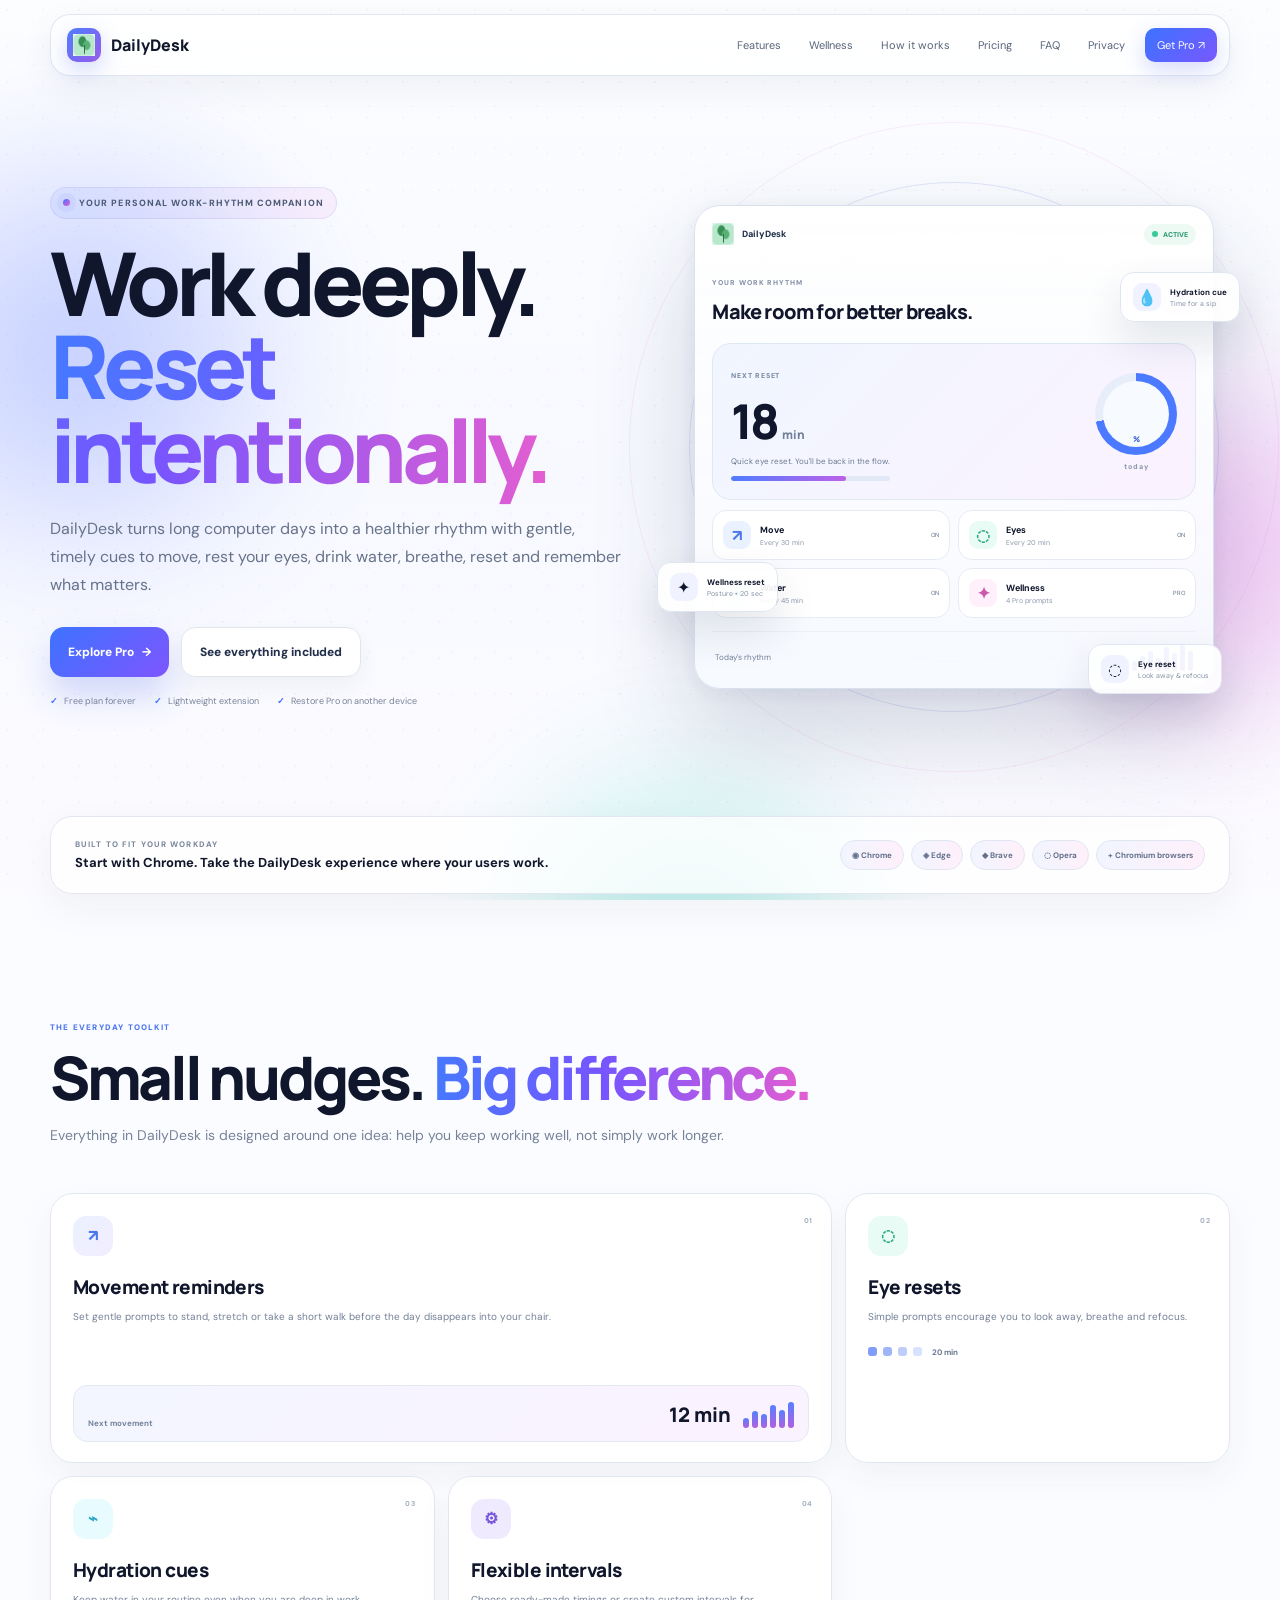
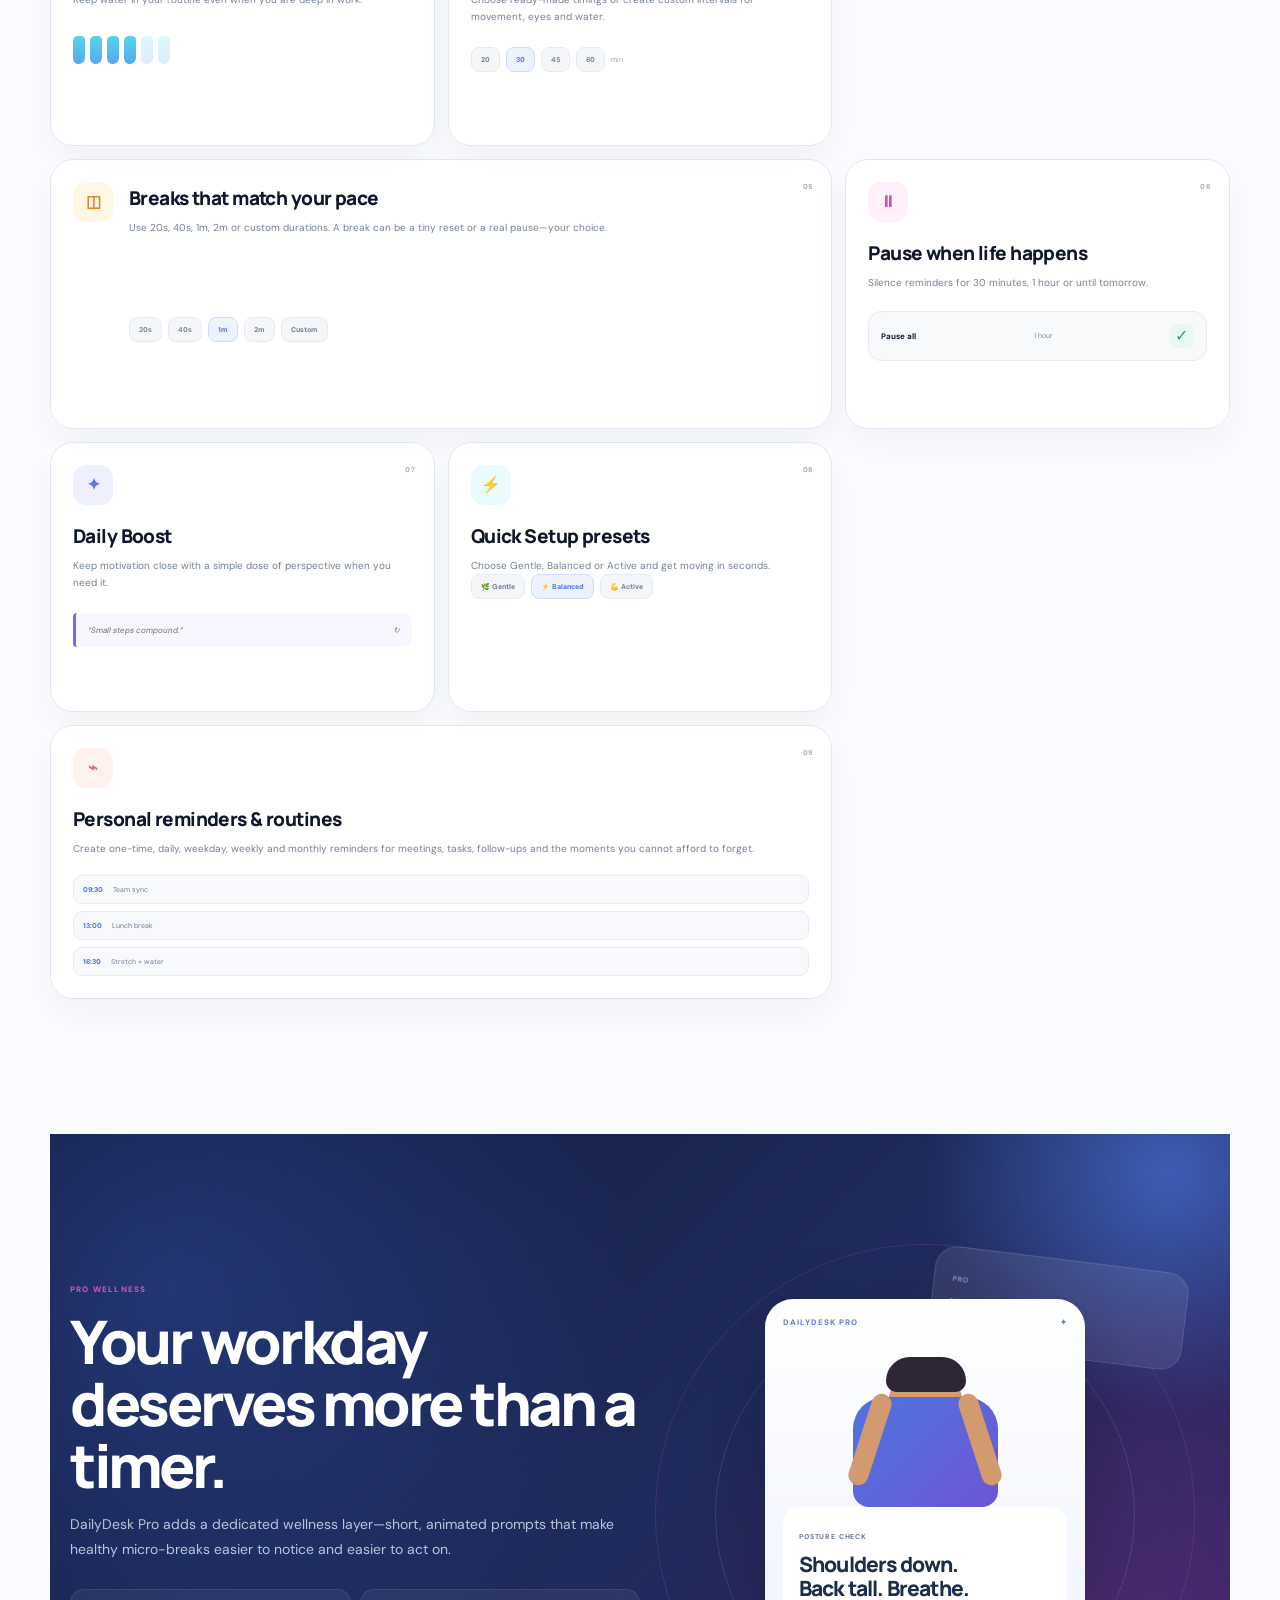
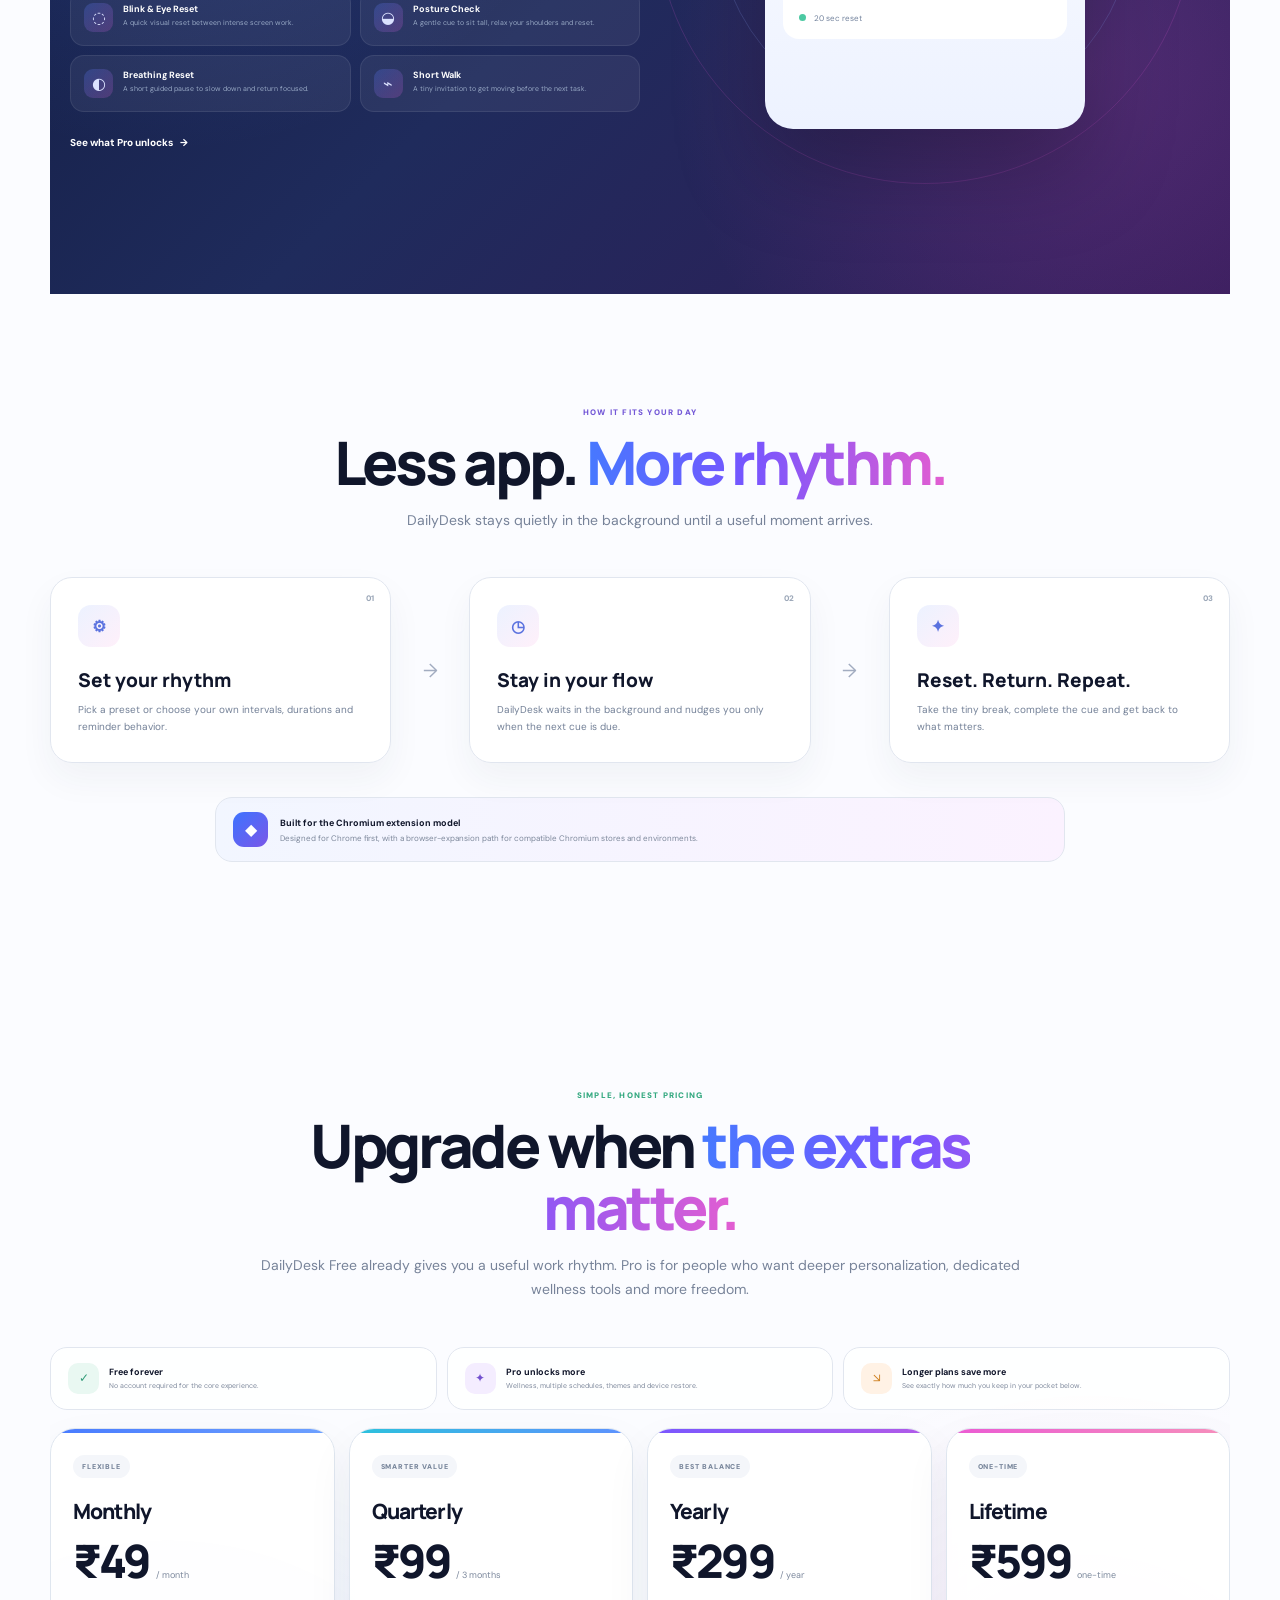
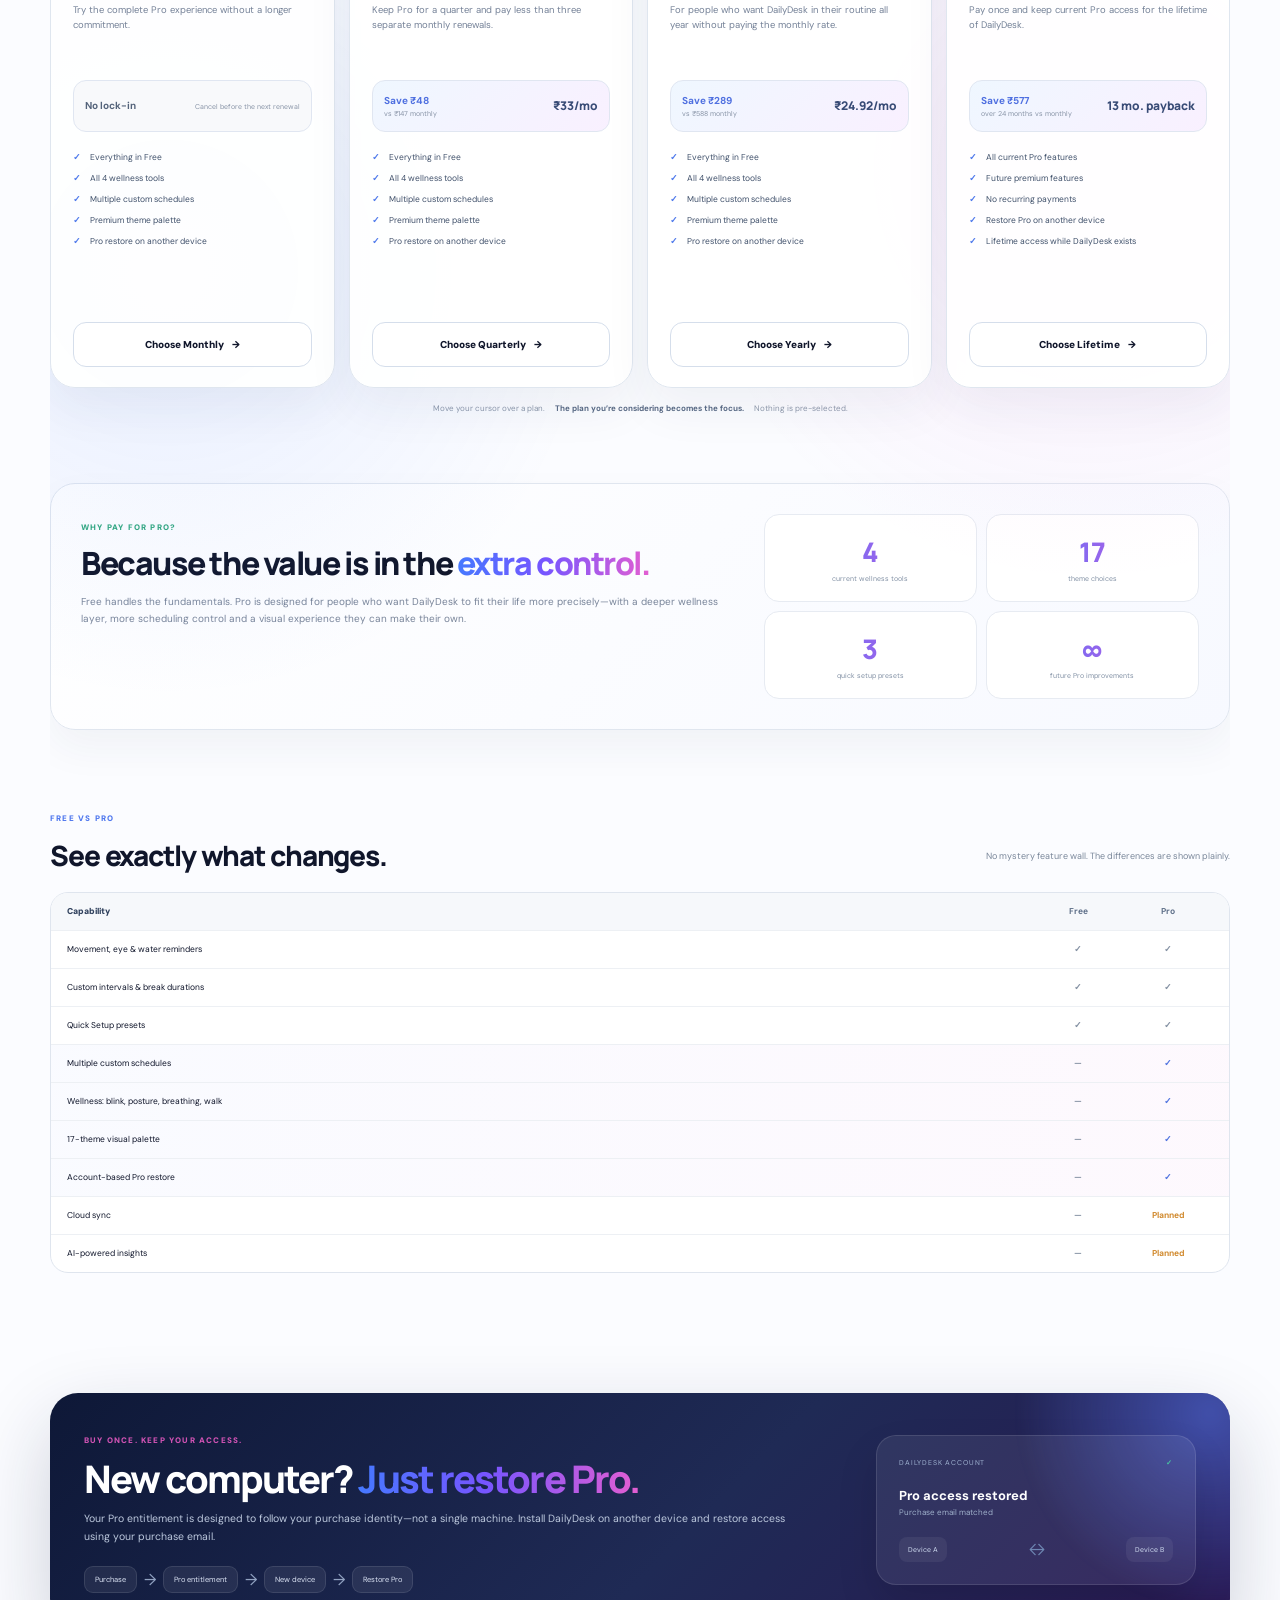
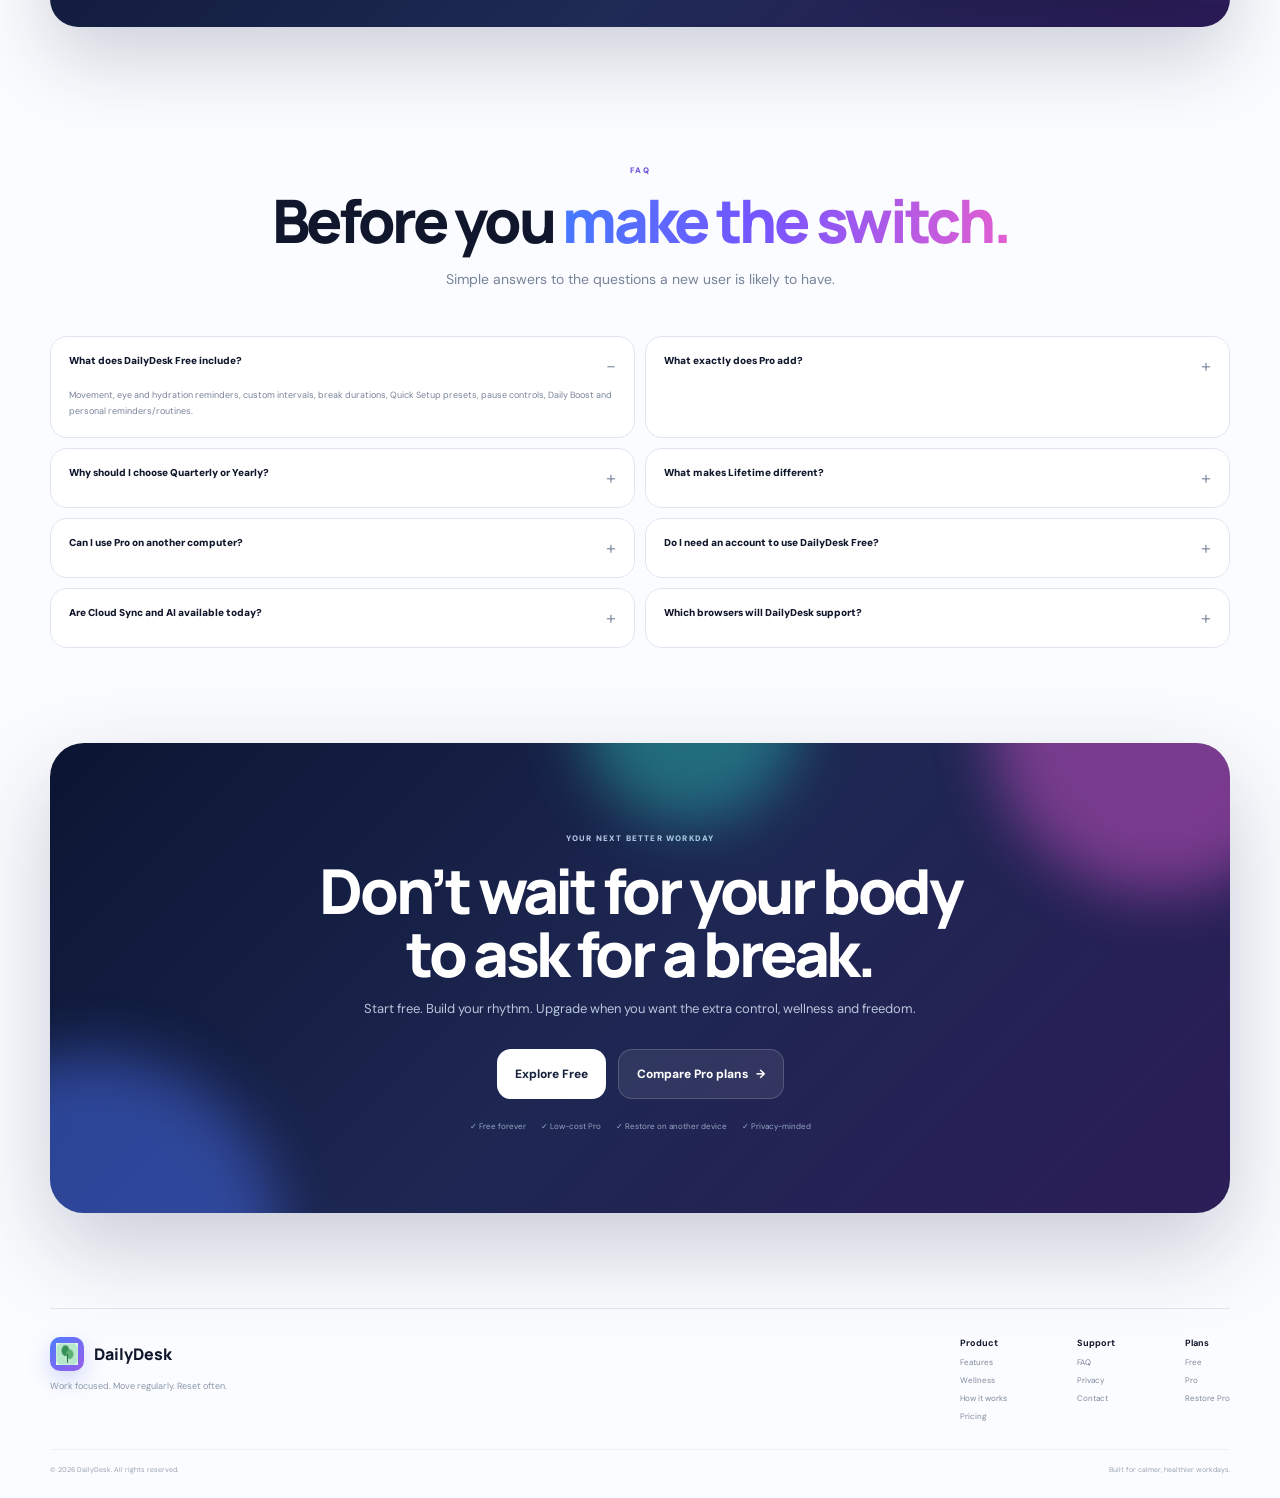
==== commit 8e029a41: "Add files via upload" ====
--- a/index.html
+++ b/index.html
@@ -3,329 +3,290 @@
 <head>
   <meta charset="utf-8">
   <meta name="viewport" content="width=device-width, initial-scale=1">
-  <meta name="description" content="DailyDesk is a calm Chrome desk companion for movement, eye breaks, hydration, wellness resets, personal reminders, quick pause controls and customizable routines.">
-  <meta name="theme-color" content="#071327">
-  <title>DailyDesk — Work better. Break better.</title>
+  <meta name="description" content="DailyDesk helps you build a healthier, more focused work rhythm with gentle movement, eye, hydration, wellness and personal reminders.">
+  <meta name="theme-color" content="#09122b">
+  <title>DailyDesk — A better work rhythm, one small cue at a time.</title>
   <link rel="icon" href="icon128.png">
   <link rel="preconnect" href="https://fonts.googleapis.com">
   <link rel="preconnect" href="https://fonts.gstatic.com" crossorigin>
-  <link href="https://fonts.googleapis.com/css2?family=DM+Sans:wght@400;500;600;700&family=Manrope:wght@600;700;800&display=swap" rel="stylesheet">
+  <link href="https://fonts.googleapis.com/css2?family=DM+Sans:wght@400;500;600;700&family=Manrope:wght@700;800&display=swap" rel="stylesheet">
   <link rel="stylesheet" href="styles.css">
 </head>
 <body>
-  <div class="page-bg" aria-hidden="true">
-    <span class="blob blob-a"></span>
-    <span class="blob blob-b"></span>
-    <span class="blob blob-c"></span>
-    <span class="grid-glow"></span>
+  <div class="site-bg" aria-hidden="true">
+    <div class="mesh mesh-1"></div><div class="mesh mesh-2"></div><div class="mesh mesh-3"></div>
+    <div class="stars"></div>
   </div>
 
-  <header class="site-header" id="top">
-    <div class="nav-shell">
+  <header class="header" id="top">
+    <div class="nav-wrap">
       <a class="brand" href="#top" aria-label="DailyDesk home">
-        <span class="brand-mark"><img src="icon48.png" alt=""></span>
-        <span class="brand-word">DailyDesk</span>
-        <span class="brand-badge">CHROME</span>
+        <span class="brand-icon"><img src="icon48.png" alt=""></span>
+        <span class="brand-name">DailyDesk</span>
       </a>
-      <button class="menu-toggle" id="menuToggle" type="button" aria-label="Open navigation" aria-expanded="false"><span></span><span></span><span></span></button>
-      <nav class="nav-links" id="siteNav" aria-label="Primary navigation">
+      <button class="menu-btn" id="menuBtn" aria-expanded="false" aria-controls="nav" aria-label="Open navigation"><span></span><span></span><span></span></button>
+      <nav class="nav" id="nav">
         <a href="#features">Features</a>
         <a href="#wellness">Wellness</a>
-        <a href="#experience">Experience</a>
+        <a href="#how">How it works</a>
         <a href="#pricing">Pricing</a>
         <a href="#faq">FAQ</a>
         <a href="privacy.html">Privacy</a>
-        <a class="nav-cta" href="#pricing">Get Pro <span>↗</span></a>
+        <a class="nav-button" href="#pricing">Get Pro <span>↗</span></a>
       </nav>
     </div>
   </header>
 
   <main>
-    <section class="hero section-shell">
+    <section class="hero section" aria-labelledby="hero-title">
       <div class="hero-copy reveal">
-        <div class="eyebrow gradient-eyebrow"><span class="eyebrow-dot"></span> A SMARTER WORKDAY STARTS SMALL</div>
-        <h1>Stay focused.<br><span>Feel better while you work.</span></h1>
-        <p class="hero-lead">DailyDesk brings small, timely cues into your workday — move, rest your eyes, drink water, breathe, reset and remember what matters without adding another noisy dashboard.</p>
+        <div class="pill gradient-pill"><span class="pulse"></span> YOUR PERSONAL WORK-RHYTHM COMPANION</div>
+        <h1 id="hero-title">Work deeply.<br><span>Reset intentionally.</span></h1>
+        <p class="hero-sub">DailyDesk turns long computer days into a healthier rhythm with gentle, timely cues to move, rest your eyes, drink water, breathe, reset and remember what matters.</p>
         <div class="hero-actions">
-          <a class="btn btn-primary" href="#pricing">Explore DailyDesk <span>→</span></a>
-          <a class="btn btn-secondary" href="#features">See what it does</a>
-        </div>
-        <div class="hero-microproof">
-          <span><b>✓</b> Lightweight Chrome extension</span>
-          <span><b>✓</b> Free plan forever</span>
-          <span><b>✓</b> Pro purchase restore</span>
-        </div>
-      </div>
-
-      <div class="hero-stage reveal delay-1" aria-label="DailyDesk interface preview">
-        <div class="hero-ring ring-one"></div><div class="hero-ring ring-two"></div>
-        <div class="floating-note note-one"><span class="note-icon mint">✓</span><div><strong>Break complete</strong><small>20 sec reset done</small></div></div>
-        <div class="floating-note note-two"><span class="note-icon violet">✦</span><div><strong>Wellness reset</strong><small>Posture check in 2 min</small></div></div>
-        <div class="floating-note note-three"><span class="note-icon aqua">💧</span><div><strong>Hydration</strong><small>Next cue in 18 min</small></div></div>
-
-        <div class="app-window">
-          <div class="app-toolbar"><div class="window-dots"><span></span><span></span><span></span></div><span class="toolbar-title">DAILYDESK</span><div class="toolbar-pill"><span></span> ACTIVE</div></div>
-          <div class="app-content">
-            <div class="app-topline">
-              <div><small>YOUR WORK RHYTHM</small><h3>Good work, better breaks.</h3></div>
-              <div class="mini-avatar">RD</div>
-            </div>
-            <div class="focus-card">
-              <div class="focus-copy"><span class="label">NEXT BREAK</span><strong>18<span>min</span></strong><p>Time for a quick eye reset.</p><div class="progress"><i style="width:72%"></i></div></div>
-              <div class="focus-ring"><div>72<span>%</span></div></div>
-            </div>
-            <div class="mini-cards">
-              <div class="mini-card"><span class="mini-ico move">↗</span><div><strong>Move</strong><small>Every 30 min</small></div><b>ON</b></div>
-              <div class="mini-card"><span class="mini-ico eyes">◌</span><div><strong>Eyes</strong><small>Every 20 min</small></div><b>ON</b></div>
-              <div class="mini-card"><span class="mini-ico water">⌁</span><div><strong>Water</strong><small>Every 45 min</small></div><b>ON</b></div>
-              <div class="mini-card"><span class="mini-ico pro">✦</span><div><strong>Wellness</strong><small>4 Pro prompts</small></div><b>PRO</b></div>
-            </div>
-            <div class="app-footer-row"><div><span class="live-dot"></span><strong>Today's rhythm</strong></div><div class="bar-chart" aria-hidden="true"><i style="height:30%"></i><i style="height:55%"></i><i style="height:72%"></i><i style="height:44%"></i><i style="height:86%"></i><i style="height:64%"></i><i style="height:92%"></i><i style="height:70%"></i></div></div>
-          </div>
-        </div>
-      </div>
-    </section>
-
-    <section class="proof-strip reveal" aria-label="DailyDesk benefits">
-      <div><span class="proof-icon blue">◷</span><div><strong>Gentle by default</strong><small>Useful cues, not constant interruptions.</small></div></div>
-      <div><span class="proof-icon violet">⚙</span><div><strong>Your routine, your rules</strong><small>Choose intervals, durations and presets.</small></div></div>
-      <div><span class="proof-icon mint">✦</span><div><strong>Wellness when you need it</strong><small>Pro adds focused reset prompts.</small></div></div>
-      <div><span class="proof-icon amber">✓</span><div><strong>Pause when life happens</strong><small>Silence reminders for meetings or focus blocks.</small></div></div>
-    </section>
-
-    <section id="features" class="section-shell section-light">
-      <div class="section-head reveal">
-        <div class="eyebrow">EVERYDAY FEATURES</div>
-        <h2>Everything you need to build a better work rhythm.</h2>
-        <p>DailyDesk is more than a timer. It combines the small reminders, controls and routines people actually need during long computer days.</p>
-      </div>
-
-      <div class="feature-grid">
-        <article class="feature-card feature-primary reveal"><div class="card-top"><span class="feature-icon gradient-blue">↗</span><span class="card-number">01</span></div><h3>Movement reminders</h3><p>Choose when DailyDesk nudges you to stand, stretch or take a short walk.</p><div class="micro-ui"><span>Next movement</span><strong>12 min</strong><i></i></div></article>
-        <article class="feature-card reveal delay-1"><div class="card-top"><span class="feature-icon gradient-mint">◌</span><span class="card-number">02</span></div><h3>Eye resets</h3><p>Get simple visual breaks that encourage you to look away, breathe and refocus.</p><div class="dots-ui"><i></i><i></i><i></i><i></i><i></i><b>20 min</b></div></article>
-        <article class="feature-card reveal delay-2"><div class="card-top"><span class="feature-icon gradient-aqua">⌁</span><span class="card-number">03</span></div><h3>Hydration cues</h3><p>Keep water in your routine even when you are deep in work.</p><div class="water-ui"><span></span><span></span><span></span><span></span><span class="muted"></span><span class="muted"></span></div></article>
-        <article class="feature-card reveal"><div class="card-top"><span class="feature-icon gradient-violet">⚙</span><span class="card-number">04</span></div><h3>Flexible intervals</h3><p>Use ready-made values or create your own custom schedule for movement, eyes and water.</p><div class="chips-ui"><span>20</span><span class="active">30</span><span>45</span><span>60</span><small>minutes</small></div></article>
-        <article class="feature-card feature-wide reveal delay-1"><div class="card-top"><span class="feature-icon gradient-amber">◫</span><span class="card-number">05</span></div><h3>Break durations that fit you</h3><p>Choose 20 seconds, 40 seconds, 1 minute, 2 minutes or a custom duration. Each reminder can feel quick or restorative depending on your workflow.</p><div class="duration-ui"><span>20s</span><span>40s</span><span class="active">1m</span><span>2m</span><span>Custom</span></div></article>
-        <article class="feature-card reveal delay-2"><div class="card-top"><span class="feature-icon gradient-pink">⏸</span><span class="card-number">06</span></div><h3>Quick pause controls</h3><p>Pause all reminders for 30 minutes, 1 hour or until tomorrow when you need uninterrupted time.</p><div class="pause-ui"><strong>Pause all</strong><span>1 hour</span><button type="button" tabindex="-1">✓</button></div></article>
-        <article class="feature-card reveal"><div class="card-top"><span class="feature-icon gradient-indigo">✦</span><span class="card-number">07</span></div><h3>Daily motivation</h3><p>Use the Daily Boost area for a small reset when you need a little extra momentum.</p><div class="quote-ui">“Small steps compound.” <span>↻</span></div></article>
-        <article class="feature-card reveal delay-1"><div class="card-top"><span class="feature-icon gradient-cyan">⚡</span><span class="card-number">08</span></div><h3>Quick setup presets</h3><p>Start with Gentle, Balanced or Active and let DailyDesk configure the reminder rhythm for you.</p><div class="preset-ui"><span>🌿 Gentle</span><span class="active">⚡ Balanced</span><span>💪 Active</span></div></article>
-        <article class="feature-card reveal delay-2"><div class="card-top"><span class="feature-icon gradient-green">🔔</span><span class="card-number">09</span></div><h3>Notification test</h3><p>Run a built-in test to confirm Windows and Chrome notifications are ready.</p><div class="test-ui"><span class="signal"></span><strong>Notifications ready</strong><b>Test</b></div></article>
-        <article class="feature-card feature-wide reveal"><div class="card-top"><span class="feature-icon gradient-purple">📅</span><span class="card-number">10</span></div><h3>Personal reminders & routines</h3><p>Add tasks, meetings and habits with a date, time, custom lead time and repeat rules for daily, weekdays, weekly or monthly schedules.</p><div class="calendar-ui"><span>Today</span><strong>Meeting with my boss</strong><small>5 min before · Weekdays</small><em>4:30 PM</em></div></article>
-      </div>
-    </section>
-
-    <section id="wellness" class="section-shell wellness-section">
-      <div class="wellness-shell reveal">
-        <div class="wellness-copy">
-          <div class="eyebrow light">DAILYDESK PRO · WELLNESS</div>
-          <h2>Turn “I should take a break” into a tiny action.</h2>
-          <p>Pro wellness prompts are designed as short, friendly resets that fit naturally into computer-heavy work instead of becoming another task to manage.</p>
-          <div class="wellness-list">
-            <div><span>01</span><b>Blink & eye reset</b><small>Short visual resets for screen-heavy sessions.</small></div>
-            <div><span>02</span><b>Posture check</b><small>A quick cue to sit tall and reset your position.</small></div>
-            <div><span>03</span><b>Breathing reset</b><small>Pause and take a calmer breath before returning to focus.</small></div>
-            <div><span>04</span><b>Short walk</b><small>Gentle movement prompts that help interrupt long sitting stretches.</small></div>
-          </div>
-          <a class="text-link light-link" href="#pricing">See why Pro is worth it <span>→</span></a>
-        </div>
-        <div class="wellness-visual" aria-hidden="true">
-          <div class="wellness-glow glow-pink"></div><div class="wellness-glow glow-violet"></div>
-          <div class="phone-card">
-            <div class="phone-top"><span>DAILYDESK</span><span>09:42</span></div>
-            <div class="phone-content">
-              <span class="pro-chip">WELLNESS RESET</span>
-              <h3>Take 20 seconds<br>to reset.</h3>
-              <p>Drop your shoulders. Inhale gently. Exhale slowly.</p>
-              <div class="breathing-orb"><span></span><b>IN · OUT</b></div>
-              <button type="button" tabindex="-1">I'm ready</button>
-            </div>
-            <div class="phone-bottom"><span></span> Rhythm looks good</div>
-          </div>
-          <div class="wellness-float float-a"><span>✦</span><div><b>Animated prompt</b><small>5-second reset</small></div></div>
-          <div class="wellness-float float-b"><span>✓</span><div><b>4 wellness cues</b><small>Choose what fits your routine</small></div></div>
-        </div>
-      </div>
-    </section>
-
-    <section id="experience" class="section-shell section-soft">
-      <div class="section-head center reveal"><div class="eyebrow">THE DAILYDESK EXPERIENCE</div><h2>From first install to a smoother workday.</h2><p>Everything is built around one idea: make healthy interruptions easy enough that you actually use them.</p></div>
-      <div class="experience-grid">
-        <article class="experience-card reveal"><div class="experience-icon e1">1</div><h3>Pick your rhythm</h3><p>Use Gentle, Balanced or Active presets, then fine-tune intervals and break durations.</p><span>Set once. Adjust anytime.</span></article>
-        <article class="experience-card reveal delay-1"><div class="experience-icon e2">2</div><h3>Work without clutter</h3><p>DailyDesk stays in the background while you work and uses desktop notifications when a cue is due.</p><span>Focus first. Reminder second.</span></article>
-        <article class="experience-card reveal delay-2"><div class="experience-icon e3">3</div><h3>Take the cue</h3><p>Stand, stretch, rest your eyes, drink water, breathe, walk or handle a personal reminder.</p><span>Small reset. Back to work.</span></article>
-        <article class="experience-card reveal"><div class="experience-icon e4">4</div><h3>Pause when needed</h3><p>Meetings and deep-focus periods are not exceptions — they are part of the routine.</p><span>Pause for 30 min, 1 hour or tomorrow.</span></article>
-      </div>
-
-      <div class="theme-showcase reveal">
-        <div><div class="eyebrow">MAKE IT YOURS</div><h3>Free starts simple. Pro adds a full visual palette.</h3><p>Choose from Light, System and Default on Free. Pro adds colorful themes including Ocean, Lavender, Forest, Sunset, Rose, Candy Pop, Peach Cream, Sky Blue, Berry Glow, Sunshine, Aqua Fresh, Cosmic Night and Slate, plus Midnight / Dark.</p></div>
-        <div class="theme-pills" aria-label="Theme examples"><span class="t-ocean">Ocean</span><span class="t-lavender">Lavender</span><span class="t-forest">Forest</span><span class="t-sunset">Sunset</span><span class="t-rose">Rose</span><span class="t-candy">Candy Pop</span><span class="t-cosmic">Cosmic Night</span></div>
-      </div>
-    </section>
-
-    <section class="section-shell pro-section">
-      <div class="pro-banner reveal">
-        <div><div class="eyebrow">WHY PEOPLE UPGRADE</div><h2>Free gives you the rhythm.<br><span>Pro gives you more control.</span></h2><p>Pro is designed for people who want more flexibility, richer customization and dedicated wellness tools — without a complicated subscription app.</p></div>
-        <div class="pro-stats"><div><strong>4</strong><span>wellness tools</span></div><div><strong>17</strong><span>theme choices</span></div><div><strong>3</strong><span>quick setup presets</span></div></div>
-      </div>
-    </section>
-
-    <section id="pricing" class="pricing-section">
-      <div class="section-shell">
-        <div class="section-head center reveal"><div class="eyebrow gradient-eyebrow">SIMPLE PRO PRICING</div><h2>Pay for more control — not for clutter.</h2><p>DailyDesk Free stays useful. Pro is for people who want more personalization, wellness and flexibility.</p></div>
-
-        <div class="pricing-explainer reveal">
-          <div><span class="legend-dot free-dot"></span><strong>Free</strong><small>Core reminders and everyday controls.</small></div>
-          <div><span class="legend-dot pro-dot"></span><strong>Pro</strong><small>More customization, wellness and visual choices.</small></div>
-          <div><span class="legend-dot soon-dot"></span><strong>Planned</strong><small>Future additions clearly marked.</small></div>
-        </div>
-
-        <div class="pricing-grid" id="pricingGrid">
-          <article class="price-card" tabindex="0" data-plan="monthly">
-            <div class="price-card-glow"></div><div class="plan-top"><span class="plan-badge">FLEXIBLE</span><span class="plan-mini">Try Pro monthly</span></div>
-            <h3>Monthly</h3><div class="price"><strong>₹49</strong><span>/ month</span></div><p>Best when you want the full Pro experience without a longer commitment.</p>
-            <div class="value-line"><span>Compared with Free</span><b>More control</b></div>
-            <ul><li>Everything in Free</li><li>All Pro wellness tools</li><li>Multiple custom schedules</li><li>Premium theme palette</li><li>Account-based Pro restore</li></ul>
-            <a class="btn btn-plan btn-outline" href="#contact">Choose Monthly <span>→</span></a>
-          </article>
-
-          <article class="price-card" tabindex="0" data-plan="quarterly">
-            <div class="price-card-glow"></div><div class="plan-top"><span class="plan-badge">SMARTER VALUE</span><span class="plan-mini">₹33 / month effective</span></div>
-            <h3>Quarterly</h3><div class="price"><strong>₹99</strong><span>/ 3 months</span></div><p>A lower-commitment option that costs less than paying monthly for the same period.</p>
-            <div class="value-line"><span>Save vs 3 monthly payments</span><b>₹48</b></div>
-            <ul><li>Everything in Free</li><li>All Pro wellness tools</li><li>Multiple custom schedules</li><li>Premium theme palette</li><li>Account-based Pro restore</li></ul>
-            <a class="btn btn-plan btn-outline" href="#contact">Choose Quarterly <span>→</span></a>
-          </article>
-
-          <article class="price-card featured" tabindex="0" data-plan="yearly" aria-label="Yearly plan, most popular">
-            <div class="price-card-glow"></div><span class="popular-ribbon">MOST POPULAR</span><div class="plan-top"><span class="plan-badge">BEST VALUE</span><span class="plan-mini">₹24.92 / month effective</span></div>
-            <h3>Yearly</h3><div class="price"><strong>₹299</strong><span>/ year</span></div><p>For regular DailyDesk users who want Pro for the whole year at the lowest recurring cost.</p>
-            <div class="value-line"><span>Save vs monthly</span><b>₹289 / year</b></div>
-            <ul><li>Everything in Free</li><li>All Pro wellness tools</li><li>Multiple custom schedules</li><li>Premium theme palette</li><li>Account-based Pro restore</li></ul>
-            <a class="btn btn-plan btn-primary" href="#contact">Choose Yearly <span>→</span></a>
-          </article>
-
-          <article class="price-card lifetime-card" tabindex="0" data-plan="lifetime">
-            <div class="price-card-glow"></div><div class="plan-top"><span class="plan-badge">ONE-TIME</span><span class="plan-mini">No recurring payment</span></div>
-            <h3>Lifetime</h3><div class="price"><strong>₹599</strong><span>one-time</span></div><p>Pay once and keep the current Pro experience for the lifetime of DailyDesk.</p>
-            <div class="value-line"><span>Break-even vs yearly</span><b>2 years</b></div>
-            <ul><li>All current Pro features</li><li>Future premium features</li><li>No recurring payments</li><li>Restore Pro on another device</li><li>Lifetime access while DailyDesk exists</li></ul>
-            <a class="btn btn-plan btn-outline" href="#contact">Choose Lifetime <span>→</span></a>
-          </article>
-        </div>
-        <div class="pricing-note"><span>✓</span> Payments are planned through Razorpay. <span>•</span> Pro is linked to your purchase email. <span>•</span> Restore Pro on another device is part of the account-based design.</div>
-
-        <div class="comparison-wrap reveal">
-          <div class="comparison-head"><div><div class="eyebrow">WHAT ARE YOU ACTUALLY PAYING FOR?</div><h3>Clear Free vs Pro value.</h3></div><p>There is no hidden feature wall. This table shows where Pro adds meaningful capability.</p></div>
-          <div class="comparison-table">
-            <div class="comparison-row header"><span>Feature</span><b>Free</b><b>Pro</b></div>
-            <div class="comparison-row"><span>Movement, eye & water reminders</span><b>✓</b><b>✓</b></div>
-            <div class="comparison-row"><span>Custom intervals</span><b>✓</b><b>✓</b></div>
-            <div class="comparison-row"><span>Break durations & custom breaks</span><b>✓</b><b>✓</b></div>
-            <div class="comparison-row"><span>Quick Setup presets</span><b>✓</b><b>✓</b></div>
-            <div class="comparison-row pro-row"><span>Multiple custom schedules</span><b>—</b><b>✓</b></div>
-            <div class="comparison-row pro-row"><span>Wellness: blink, posture, breathing, walk</span><b>—</b><b>✓</b></div>
-            <div class="comparison-row pro-row"><span>17-theme visual palette</span><b>—</b><b>✓</b></div>
-            <div class="comparison-row pro-row"><span>Account-based Pro restore</span><b>—</b><b>✓</b></div>
-            <div class="comparison-row planned-row"><span>Cloud sync</span><b>—</b><b>Planned</b></div>
-            <div class="comparison-row planned-row"><span>AI-powered insights</span><b>—</b><b>Planned</b></div>
-          </div>
-        </div>
-      </div>
-    </section>
-
-    <section class="section-shell restore-section reveal">
+          <a class="button primary" href="#pricing">Explore Pro <span>→</span></a>
+          <a class="button secondary" href="#features">See everything included</a>
+        </div>
+        <div class="hero-proof">
+          <div><b>✓</b> Free plan forever</div><div><b>✓</b> Lightweight extension</div><div><b>✓</b> Restore Pro on another device</div>
+        </div>
+      </div>
+
+      <div class="hero-art reveal delay-1" aria-label="DailyDesk interface preview">
+        <div class="orbit orbit-a"></div><div class="orbit orbit-b"></div><div class="orbit orbit-c"></div>
+        <div class="float-card float-water"><span>💧</span><div><b>Hydration cue</b><small>Time for a sip</small></div></div>
+        <div class="float-card float-well"><span>✦</span><div><b>Wellness reset</b><small>Posture • 20 sec</small></div></div>
+        <div class="float-card float-break"><span>◌</span><div><b>Eye reset</b><small>Look away & refocus</small></div></div>
+
+        <div class="app-card">
+          <div class="app-top">
+            <div class="brand-mini"><img src="icon48.png" alt=""><span>DailyDesk</span></div>
+            <div class="status"><i></i> ACTIVE</div>
+          </div>
+          <div class="greeting"><div><small>YOUR WORK RHYTHM</small><h3>Make room for better breaks.</h3></div><div class="avatar">RD</div></div>
+          <div class="next-card">
+            <div><small>NEXT RESET</small><strong>18<span>min</span></strong><p>Quick eye reset. You'll be back in the flow.</p><div class="track"><i></i></div></div>
+            <div class="score"><div>72<span>%</span></div><small>today</small></div>
+          </div>
+          <div class="mini-grid">
+            <div class="mini"><span class="ico ico-blue">↗</span><div><b>Move</b><small>Every 30 min</small></div><em>ON</em></div>
+            <div class="mini"><span class="ico ico-mint">◌</span><div><b>Eyes</b><small>Every 20 min</small></div><em>ON</em></div>
+            <div class="mini"><span class="ico ico-cyan">⌁</span><div><b>Water</b><small>Every 45 min</small></div><em>ON</em></div>
+            <div class="mini"><span class="ico ico-pink">✦</span><div><b>Wellness</b><small>4 Pro prompts</small></div><em>PRO</em></div>
+          </div>
+          <div class="app-bottom"><div><span class="tiny-dot"></span> Today's rhythm</div><div class="bars" aria-hidden="true"><i style="--h:34%"></i><i style="--h:54%"></i><i style="--h:71%"></i><i style="--h:46%"></i><i style="--h:84%"></i><i style="--h:66%"></i><i style="--h:92%"></i><i style="--h:72%"></i></div></div>
+        </div>
+      </div>
+    </section>
+
+    <section class="brand-strip section reveal" aria-label="Browser positioning">
+      <div class="strip-copy"><span class="mini-label">BUILT TO FIT YOUR WORKDAY</span><strong>Start with Chrome. Take the DailyDesk experience where your users work.</strong></div>
+      <div class="browser-row"><span>◉ Chrome</span><span>◈ Edge</span><span>◆ Brave</span><span>◌ Opera</span><span>+ Chromium browsers</span></div>
+    </section>
+
+    <section id="features" class="section content-section">
+      <div class="section-intro reveal"><span class="eyebrow blue">THE EVERYDAY TOOLKIT</span><h2>Small nudges. <span>Big difference.</span></h2><p>Everything in DailyDesk is designed around one idea: help you keep working well, not simply work longer.</p></div>
+      <div class="feature-bento">
+        <article class="feature feature-large reveal"><div class="feature-icon blue-icon">↗</div><div><span class="feature-number">01</span><h3>Movement reminders</h3><p>Set gentle prompts to stand, stretch or take a short walk before the day disappears into your chair.</p></div><div class="feature-ui"><b>Next movement</b><strong>12 min</strong><div class="spark"><i style="--h:35%"></i><i style="--h:58%"></i><i style="--h:48%"></i><i style="--h:78%"></i><i style="--h:62%"></i><i style="--h:88%"></i></div></div></article>
+        <article class="feature reveal delay-1"><div class="feature-icon mint-icon">◌</div><span class="feature-number">02</span><h3>Eye resets</h3><p>Simple prompts encourage you to look away, breathe and refocus.</p><div class="progress-chip"><span></span><span></span><span></span><span></span><b>20 min</b></div></article>
+        <article class="feature reveal delay-2"><div class="feature-icon aqua-icon">⌁</div><span class="feature-number">03</span><h3>Hydration cues</h3><p>Keep water in your routine even when you are deep in work.</p><div class="water-dots"><i></i><i></i><i></i><i></i><i class="muted"></i><i class="muted"></i></div></article>
+        <article class="feature reveal"><div class="feature-icon violet-icon">⚙</div><span class="feature-number">04</span><h3>Flexible intervals</h3><p>Choose ready-made timings or create custom intervals for movement, eyes and water.</p><div class="choice-row"><span>20</span><span class="active">30</span><span>45</span><span>60</span><small>min</small></div></article>
+        <article class="feature wide reveal delay-1"><div class="feature-icon amber-icon">◫</div><div class="wide-copy"><span class="feature-number">05</span><h3>Breaks that match your pace</h3><p>Use 20s, 40s, 1m, 2m or custom durations. A break can be a tiny reset or a real pause—your choice.</p></div><div class="duration-row"><span>20s</span><span>40s</span><span class="active">1m</span><span>2m</span><span>Custom</span></div></article>
+        <article class="feature reveal"><div class="feature-icon pink-icon">⏸</div><span class="feature-number">06</span><h3>Pause when life happens</h3><p>Silence reminders for 30 minutes, 1 hour or until tomorrow.</p><div class="pause-demo"><b>Pause all</b><span>1 hour</span><i>✓</i></div></article>
+        <article class="feature reveal delay-1"><div class="feature-icon indigo-icon">✦</div><span class="feature-number">07</span><h3>Daily Boost</h3><p>Keep motivation close with a simple dose of perspective when you need it.</p><blockquote>“Small steps compound.” <span>↻</span></blockquote></article>
+        <article class="feature reveal delay-2"><div class="feature-icon cyan-icon">⚡</div><span class="feature-number">08</span><h3>Quick Setup presets</h3><p>Choose Gentle, Balanced or Active and get moving in seconds.</p><div class="preset-row"><span>🌿 Gentle</span><span class="active">⚡ Balanced</span><span>💪 Active</span></div></article>
+        <article class="feature feature-wide2 reveal"><div class="feature-icon coral-icon">⌁</div><div><span class="feature-number">09</span><h3>Personal reminders & routines</h3><p>Create one-time, daily, weekday, weekly and monthly reminders for meetings, tasks, follow-ups and the moments you cannot afford to forget.</p></div><div class="routine-list"><span><b>09:30</b> Team sync</span><span><b>13:00</b> Lunch break</span><span><b>16:30</b> Stretch + water</span></div></article>
+      </div>
+    </section>
+
+    <section id="wellness" class="section wellness-section">
+      <div class="wellness-glow"></div>
+      <div class="wellness-grid section">
+        <div class="wellness-copy reveal"><span class="eyebrow pink">PRO WELLNESS</span><h2>Your workday deserves more than a timer.</h2><p>DailyDesk Pro adds a dedicated wellness layer—short, animated prompts that make healthy micro-breaks easier to notice and easier to act on.</p>
+          <div class="wellness-items">
+            <div><span>◌</span><div><b>Blink & Eye Reset</b><small>A quick visual reset between intense screen work.</small></div></div>
+            <div><span>◒</span><div><b>Posture Check</b><small>A gentle cue to sit tall, relax your shoulders and reset.</small></div></div>
+            <div><span>◐</span><div><b>Breathing Reset</b><small>A short guided pause to slow down and return focused.</small></div></div>
+            <div><span>⌁</span><div><b>Short Walk</b><small>A tiny invitation to get moving before the next task.</small></div></div>
+          </div>
+          <a class="light-link" href="#pricing">See what Pro unlocks <span>→</span></a>
+        </div>
+        <div class="wellness-art reveal delay-1">
+          <div class="well-card back-card"><span>PRO</span><b>Wellness queue</b><small>Gentle • Animated • Timely</small></div>
+          <div class="well-card main-card"><div class="well-top"><span class="well-pro">DAILYDESK PRO</span><span>✦</span></div><div class="person"><div class="person-head"></div><div class="person-body"></div><div class="person-arm a1"></div><div class="person-arm a2"></div></div><div class="well-message"><small>POSTURE CHECK</small><strong>Shoulders down.<br>Back tall. Breathe.</strong><div class="well-timer"><i></i><span>20 sec reset</span></div></div></div>
+          <div class="well-orbit orbit-w1"></div><div class="well-orbit orbit-w2"></div>
+        </div>
+      </div>
+    </section>
+
+    <section id="how" class="section how-section">
+      <div class="section-intro center reveal"><span class="eyebrow violet">HOW IT FITS YOUR DAY</span><h2>Less app. <span>More rhythm.</span></h2><p>DailyDesk stays quietly in the background until a useful moment arrives.</p></div>
+      <div class="how-grid">
+        <article class="how-card reveal"><span class="step">01</span><div class="how-icon">⚙</div><h3>Set your rhythm</h3><p>Pick a preset or choose your own intervals, durations and reminder behavior.</p></article>
+        <div class="connector"><span>→</span></div>
+        <article class="how-card reveal delay-1"><span class="step">02</span><div class="how-icon">◷</div><h3>Stay in your flow</h3><p>DailyDesk waits in the background and nudges you only when the next cue is due.</p></article>
+        <div class="connector"><span>→</span></div>
+        <article class="how-card reveal delay-2"><span class="step">03</span><div class="how-icon">✦</div><h3>Reset. Return. Repeat.</h3><p>Take the tiny break, complete the cue and get back to what matters.</p></article>
+      </div>
+      <div class="browser-note reveal"><div class="browser-icon">◆</div><div><b>Built for the Chromium extension model</b><span>Designed for Chrome first, with a browser-expansion path for compatible Chromium stores and environments.</span></div></div>
+    </section>
+
+    <section id="pricing" class="section pricing-section">
+      <div class="pricing-bg"></div>
+      <div class="section-intro center reveal"><span class="eyebrow green">SIMPLE, HONEST PRICING</span><h2>Upgrade when <span>the extras matter.</span></h2><p>DailyDesk Free already gives you a useful work rhythm. Pro is for people who want deeper personalization, dedicated wellness tools and more freedom.</p></div>
+
+      <div class="pricing-value-bar reveal">
+        <div><span class="vicon">✓</span><div><b>Free forever</b><small>No account required for the core experience.</small></div></div>
+        <div><span class="vicon pro">✦</span><div><b>Pro unlocks more</b><small>Wellness, multiple schedules, themes and device restore.</small></div></div>
+        <div><span class="vicon save">↘</span><div><b>Longer plans save more</b><small>See exactly how much you keep in your pocket below.</small></div></div>
+      </div>
+
+      <div class="pricing-grid" id="pricingGrid">
+        <article class="price-card" data-plan="monthly" tabindex="0">
+          <div class="card-accent accent-blue"></div><div class="plan-kicker">FLEXIBLE</div><h3>Monthly</h3><div class="price"><strong>₹49</strong><span>/ month</span></div><p>Try the complete Pro experience without a longer commitment.</p>
+          <div class="save-box neutral"><b>No lock-in</b><span>Cancel before the next renewal</span></div>
+          <ul><li>Everything in Free</li><li>All 4 wellness tools</li><li>Multiple custom schedules</li><li>Premium theme palette</li><li>Pro restore on another device</li></ul>
+          <a class="plan-btn" href="#contact">Choose Monthly <span>→</span></a>
+        </article>
+
+        <article class="price-card" data-plan="quarterly" tabindex="0">
+          <div class="card-accent accent-cyan"></div><div class="plan-kicker">SMARTER VALUE</div><h3>Quarterly</h3><div class="price"><strong>₹99</strong><span>/ 3 months</span></div><p>Keep Pro for a quarter and pay less than three separate monthly renewals.</p>
+          <div class="save-box"><div><b>Save ₹48</b><span>vs ₹147 monthly</span></div><strong>₹33/mo</strong></div>
+          <ul><li>Everything in Free</li><li>All 4 wellness tools</li><li>Multiple custom schedules</li><li>Premium theme palette</li><li>Pro restore on another device</li></ul>
+          <a class="plan-btn" href="#contact">Choose Quarterly <span>→</span></a>
+        </article>
+
+        <article class="price-card" data-plan="yearly" tabindex="0">
+          <div class="card-accent accent-violet"></div><div class="plan-kicker">BEST BALANCE</div><h3>Yearly</h3><div class="price"><strong>₹299</strong><span>/ year</span></div><p>For people who want DailyDesk in their routine all year without paying the monthly rate.</p>
+          <div class="save-box"><div><b>Save ₹289</b><span>vs ₹588 monthly</span></div><strong>₹24.92/mo</strong></div>
+          <ul><li>Everything in Free</li><li>All 4 wellness tools</li><li>Multiple custom schedules</li><li>Premium theme palette</li><li>Pro restore on another device</li></ul>
+          <a class="plan-btn" href="#contact">Choose Yearly <span>→</span></a>
+        </article>
+
+        <article class="price-card" data-plan="lifetime" tabindex="0">
+          <div class="card-accent accent-pink"></div><div class="plan-kicker">ONE-TIME</div><h3>Lifetime</h3><div class="price"><strong>₹599</strong><span>one-time</span></div><p>Pay once and keep current Pro access for the lifetime of DailyDesk.</p>
+          <div class="save-box"><div><b>Save ₹577</b><span>over 24 months vs monthly</span></div><strong>13 mo. payback</strong></div>
+          <ul><li>All current Pro features</li><li>Future premium features</li><li>No recurring payments</li><li>Restore Pro on another device</li><li>Lifetime access while DailyDesk exists</li></ul>
+          <a class="plan-btn" href="#contact">Choose Lifetime <span>→</span></a>
+        </article>
+      </div>
+
+      <div class="hover-hint reveal"><span>Move your cursor over a plan.</span><b>The plan you’re considering becomes the focus.</b><span>Nothing is pre-selected.</span></div>
+
+      <div class="pricing-reason reveal">
+        <div class="reason-copy"><span class="eyebrow green">WHY PAY FOR PRO?</span><h3>Because the value is in the <span>extra control.</span></h3><p>Free handles the fundamentals. Pro is designed for people who want DailyDesk to fit their life more precisely—with a deeper wellness layer, more scheduling control and a visual experience they can make their own.</p></div>
+        <div class="reason-grid">
+          <div><b>4</b><span>current wellness tools</span></div><div><b>17</b><span>theme choices</span></div><div><b>3</b><span>quick setup presets</span></div><div><b>∞</b><span>future Pro improvements</span></div>
+        </div>
+      </div>
+
+      <div class="compare reveal">
+        <div class="compare-head"><div><span class="eyebrow blue">FREE VS PRO</span><h3>See exactly what changes.</h3></div><p>No mystery feature wall. The differences are shown plainly.</p></div>
+        <div class="compare-table">
+          <div class="compare-row head"><span>Capability</span><b>Free</b><b>Pro</b></div>
+          <div class="compare-row"><span>Movement, eye & water reminders</span><b>✓</b><b>✓</b></div>
+          <div class="compare-row"><span>Custom intervals & break durations</span><b>✓</b><b>✓</b></div>
+          <div class="compare-row"><span>Quick Setup presets</span><b>✓</b><b>✓</b></div>
+          <div class="compare-row pro-row"><span>Multiple custom schedules</span><b>—</b><b>✓</b></div>
+          <div class="compare-row pro-row"><span>Wellness: blink, posture, breathing, walk</span><b>—</b><b>✓</b></div>
+          <div class="compare-row pro-row"><span>17-theme visual palette</span><b>—</b><b>✓</b></div>
+          <div class="compare-row pro-row"><span>Account-based Pro restore</span><b>—</b><b>✓</b></div>
+          <div class="compare-row planned"><span>Cloud sync</span><b>—</b><b>Planned</b></div>
+          <div class="compare-row planned"><span>AI-powered insights</span><b>—</b><b>Planned</b></div>
+        </div>
+      </div>
+    </section>
+
+    <section class="section restore-section reveal" aria-label="Restore Pro">
       <div class="restore-card">
-        <div class="restore-copy"><div class="eyebrow">BUY ONCE. KEEP YOUR ACCESS.</div><h2>Change computers without losing your Pro purchase.</h2><p>The updated DailyDesk account design links Pro to the purchase identity rather than a single device. Install DailyDesk on another computer and use <strong>Restore Pro</strong> with your purchase email.</p><div class="restore-flow"><span>Purchase</span><i>→</i><span>Account entitlement</span><i>→</i><span>New device</span><i>→</i><span>Restore Pro</span></div></div>
-        <div class="restore-visual"><div class="restore-shield">✓</div><div><strong>Pro access restored</strong><small>Purchase email verified</small></div><div class="restore-mini"><span>Device A</span><span>→</span><span>Device B</span></div></div>
-      </div>
-    </section>
-
-    <section id="faq" class="section-shell faq-section">
-      <div class="section-head center reveal"><div class="eyebrow">FAQ</div><h2>Everything you need to know before upgrading.</h2></div>
+        <div class="restore-copy"><span class="eyebrow pink">BUY ONCE. KEEP YOUR ACCESS.</span><h2>New computer? <span>Just restore Pro.</span></h2><p>Your Pro entitlement is designed to follow your purchase identity—not a single machine. Install DailyDesk on another device and restore access using your purchase email.</p><div class="restore-steps"><span>Purchase</span><i>→</i><span>Pro entitlement</span><i>→</i><span>New device</span><i>→</i><span>Restore Pro</span></div></div>
+        <div class="restore-demo"><div class="restore-top"><span>DAILYDESK ACCOUNT</span><b>✓</b></div><strong>Pro access restored</strong><small>Purchase email matched</small><div class="device-line"><span>Device A</span><i>↔</i><span>Device B</span></div></div>
+      </div>
+    </section>
+
+    <section id="faq" class="section faq-section">
+      <div class="section-intro center reveal"><span class="eyebrow violet">FAQ</span><h2>Before you <span>make the switch.</span></h2><p>Simple answers to the questions a new user is likely to have.</p></div>
       <div class="faq-grid">
-        <details class="reveal" open><summary>Does DailyDesk Free require an account?</summary><p>No. The Free experience is designed to work without an account.</p></details>
-        <details class="reveal delay-1"><summary>What does Pro actually add?</summary><p>Pro adds wellness prompts, multiple custom schedule control, the full theme palette, account-based Pro restore and other premium features as they are released.</p></details>
-        <details class="reveal delay-2"><summary>What wellness tools are included?</summary><p>Pro currently includes Blink & Eye Reset, Posture Check, Breathing Reset and Short Walk prompts. They appear as short animated wellness popups.</p></details>
-        <details class="reveal"><summary>Can I change devices after buying Pro?</summary><p>The account-based restore design allows a Pro entitlement to be restored on another device using the purchase email rather than asking the customer for a Razorpay payment ID.</p></details>
-        <details class="reveal delay-1"><summary>Can I pause DailyDesk?</summary><p>Yes. Quick controls let you pause reminders for 30 minutes, 1 hour or until tomorrow.</p></details>
-        <details class="reveal delay-2"><summary>How do personal reminders work?</summary><p>You can create one-time or repeating reminders, choose how early DailyDesk should notify you and manage routines such as meetings and tasks.</p></details>
-        <details class="reveal"><summary>Is cloud sync available now?</summary><p>Not yet. Cloud sync is a planned feature and is intentionally labelled as planned on this website.</p></details>
-        <details class="reveal delay-1"><summary>Is AI included now?</summary><p>Not yet. AI-powered insights are planned for a future Pro release and are not presented as currently available.</p></details>
-      </div>
-    </section>
-
-    <section id="contact" class="section-shell final-cta reveal">
-      <div class="cta-card">
-        <div class="cta-orb orb-a"></div><div class="cta-orb orb-b"></div>
-        <div class="eyebrow light">A BETTER WORK RHYTHM STARTS SMALL</div>
-        <h2>Make your next break<br><span>a better habit.</span></h2>
-        <p>Start with DailyDesk Free. Upgrade when you want more control, more wellness and more ways to make the extension feel like yours.</p>
-        <div class="hero-actions center-actions"><a class="btn btn-white" href="#pricing">See Pro plans <span>→</span></a><a class="btn btn-dark-outline" href="#features">Explore Free features</a></div>
-        <div class="cta-trust"><span>Chrome extension</span><i></i><span>Low-cost Pro</span><i></i><span>Privacy-minded</span></div>
+        <details class="reveal" open><summary>What does DailyDesk Free include?</summary><p>Movement, eye and hydration reminders, custom intervals, break durations, Quick Setup presets, pause controls, Daily Boost and personal reminders/routines.</p></details>
+        <details class="reveal delay-1"><summary>What exactly does Pro add?</summary><p>Pro adds the four current wellness tools, multiple custom schedules, the 17-theme visual palette and account-based Pro restore, plus future premium improvements as they are released.</p></details>
+        <details class="reveal delay-2"><summary>Why should I choose Quarterly or Yearly?</summary><p>Longer plans reduce the effective monthly cost. Quarterly saves ₹48 versus three monthly payments; Yearly saves ₹289 versus twelve monthly payments.</p></details>
+        <details class="reveal"><summary>What makes Lifetime different?</summary><p>Lifetime is a one-time ₹599 purchase with no recurring payment. Compared with paying ₹49 monthly, it saves ₹577 over 24 months and reaches its payback point in roughly 13 months.</p></details>
+        <details class="reveal delay-1"><summary>Can I use Pro on another computer?</summary><p>Yes—the account-based design is intended to let you restore an active Pro entitlement on another device using the purchase email.</p></details>
+        <details class="reveal delay-2"><summary>Do I need an account to use DailyDesk Free?</summary><p>No. The Free experience remains designed to work without an account.</p></details>
+        <details class="reveal"><summary>Are Cloud Sync and AI available today?</summary><p>Not yet. They are planned features and are clearly labelled as planned on this website.</p></details>
+        <details class="reveal delay-1"><summary>Which browsers will DailyDesk support?</summary><p>DailyDesk is being built around the Chromium extension model, starting with Chrome and targeting compatible Chromium browsers next. Each browser store may have its own publishing and compatibility requirements.</p></details>
+      </div>
+    </section>
+
+    <section id="contact" class="section final-section reveal">
+      <div class="final-card">
+        <div class="final-orb orb-1"></div><div class="final-orb orb-2"></div><div class="final-orb orb-3"></div>
+        <span class="eyebrow light">YOUR NEXT BETTER WORKDAY</span>
+        <h2>Don’t wait for your body<br>to ask for a break.</h2>
+        <p>Start free. Build your rhythm. Upgrade when you want the extra control, wellness and freedom.</p>
+        <div class="hero-actions centered"><a class="button light-btn" href="#features">Explore Free</a><a class="button glass-btn" href="#pricing">Compare Pro plans <span>→</span></a></div>
+        <div class="final-proof"><span>✓ Free forever</span><span>✓ Low-cost Pro</span><span>✓ Restore on another device</span><span>✓ Privacy-minded</span></div>
       </div>
     </section>
   </main>
 
-  <footer class="site-footer">
-    <div class="footer-shell">
-      <div class="footer-brand"><a class="brand" href="#top"><span class="brand-mark"><img src="icon48.png" alt=""></span><span class="brand-word">DailyDesk</span></a><p>Work focused. Move regularly. Reset often.</p></div>
-      <div class="footer-links"><div><strong>Product</strong><a href="#features">Features</a><a href="#wellness">Wellness</a><a href="#experience">Experience</a><a href="#pricing">Pricing</a></div><div><strong>Support</strong><a href="#faq">FAQ</a><a href="privacy.html">Privacy</a><a href="mailto:YOUR-EMAIL@example.com">Contact</a></div><div><strong>Plans</strong><a href="#pricing">Free</a><a href="#pricing">Pro</a><a href="#pricing">Restore Pro</a></div></div>
+  <footer class="footer">
+    <div class="footer-main section">
+      <div class="footer-brand"><a class="brand" href="#top"><span class="brand-icon"><img src="icon48.png" alt=""></span><span class="brand-name">DailyDesk</span></a><p>Work focused. Move regularly. Reset often.</p></div>
+      <div class="footer-links"><div><b>Product</b><a href="#features">Features</a><a href="#wellness">Wellness</a><a href="#how">How it works</a><a href="#pricing">Pricing</a></div><div><b>Support</b><a href="#faq">FAQ</a><a href="privacy.html">Privacy</a><a href="mailto:YOUR-EMAIL@example.com">Contact</a></div><div><b>Plans</b><a href="#pricing">Free</a><a href="#pricing">Pro</a><a href="#pricing">Restore Pro</a></div></div>
     </div>
-    <div class="footer-bottom"><span>© 2026 DailyDesk. All rights reserved.</span><span>Built for calmer, healthier workdays.</span></div>
+    <div class="footer-bottom section"><span>© 2026 DailyDesk. All rights reserved.</span><span>Built for calmer, healthier workdays.</span></div>
   </footer>
 
   <script>
-    const toggle = document.getElementById('menuToggle');
-    const nav = document.getElementById('siteNav');
-    toggle?.addEventListener('click', () => {
+    const menuBtn = document.getElementById('menuBtn');
+    const nav = document.getElementById('nav');
+    menuBtn?.addEventListener('click', () => {
       const open = nav.classList.toggle('open');
-      toggle.setAttribute('aria-expanded', String(open));
+      menuBtn.setAttribute('aria-expanded', String(open));
     });
-    nav?.querySelectorAll('a').forEach(link => link.addEventListener('click', () => {
+    nav?.querySelectorAll('a').forEach(a => a.addEventListener('click', () => {
       nav.classList.remove('open');
-      toggle?.setAttribute('aria-expanded', 'false');
+      menuBtn?.setAttribute('aria-expanded', 'false');
     }));
 
     const observer = new IntersectionObserver((entries) => {
       entries.forEach(entry => {
-        if (entry.isIntersecting) entry.target.classList.add('is-visible');
+        if (entry.isIntersecting) entry.target.classList.add('visible');
       });
-    }, { threshold: 0.12 });
+    }, { threshold: .12 });
     document.querySelectorAll('.reveal').forEach(el => observer.observe(el));
 
+    // Pricing interaction: NOTHING is selected by default.
+    // Hover/focus makes only the plan under consideration the visual focus.
     const pricingGrid = document.getElementById('pricingGrid');
     const cards = pricingGrid ? [...pricingGrid.querySelectorAll('.price-card')] : [];
-    const clearHover = () => {
-      if (!pricingGrid) return;
-      pricingGrid.classList.remove('is-hovering');
-      cards.forEach(card => card.classList.remove('is-hovered'));
+    const clearPlanFocus = () => {
+      pricingGrid?.classList.remove('is-interacting');
+      cards.forEach(c => c.classList.remove('is-current'));
     };
     cards.forEach(card => {
-      card.addEventListener('mouseenter', () => {
-        pricingGrid.classList.add('is-hovering');
-        cards.forEach(c => c.classList.toggle('is-hovered', c === card));
-      });
-      card.addEventListener('focusin', () => {
-        pricingGrid.classList.add('is-hovering');
-        cards.forEach(c => c.classList.toggle('is-hovered', c === card));
-      });
-      card.addEventListener('mouseleave', () => {
-        if (!pricingGrid.matches(':hover') && !pricingGrid.querySelector(':focus-within')) clearHover();
-      });
+      const focus = () => {
+        pricingGrid?.classList.add('is-interacting');
+        cards.forEach(c => c.classList.toggle('is-current', c === card));
+      };
+      card.addEventListener('mouseenter', focus);
+      card.addEventListener('focusin', focus);
     });
-    pricingGrid?.addEventListener('mouseleave', clearHover);
+    pricingGrid?.addEventListener('mouseleave', clearPlanFocus);
     pricingGrid?.addEventListener('focusout', () => setTimeout(() => {
-      if (!pricingGrid.matches(':hover') && !pricingGrid.querySelector(':focus-within')) clearHover();
-    }, 0));
-
-    const parallaxItems = document.querySelectorAll('.hero-ring, .floating-note');
+      if (!pricingGrid.matches(':hover') && !pricingGrid.querySelector(':focus-within')) clearPlanFocus();
+    }, 20));
+
+    // Gentle pointer parallax in the hero.
+    const heroArt = document.querySelector('.hero-art');
+    const orbits = document.querySelectorAll('.hero-art .orbit');
     window.addEventListener('mousemove', (e) => {
-      const x = (e.clientX / window.innerWidth - 0.5) * 2;
-      const y = (e.clientY / window.innerHeight - 0.5) * 2;
-      parallaxItems.forEach((el, i) => {
-        const depth = (i % 3 + 1) * 2;
-        el.style.transform = `translate(${x * depth}px, ${y * depth}px)`;
-      });
+      if (!heroArt || window.matchMedia('(prefers-reduced-motion: reduce)').matches) return;
+      const r = heroArt.getBoundingClientRect();
+      const x = ((e.clientX - r.left) / r.width - .5) * 2;
+      const y = ((e.clientY - r.top) / r.height - .5) * 2;
+      orbits.forEach((el, i) => el.style.transform = `translate(${x * (i + 1) * 2}px, ${y * (i + 1) * 2}px)`);
     });
   </script>
 </body>
--- a/styles.css
+++ b/styles.css
@@ -1,22 +1,15 @@
-:root{
-  --ink:#0a1830;--muted:#65748a;--soft:#8d9aad;--line:#dfe6f0;--paper:#ffffff;--canvas:#f6f8fc;
-  --blue:#4f7cff;--cyan:#22c7ee;--mint:#37d3aa;--violet:#8f66ff;--pink:#ef71c7;--amber:#ffb65a;
-  --grad:linear-gradient(135deg,#5a7cff 0%,#7c6cff 32%,#c56ce9 65%,#26c9c3 100%);
-  --shadow:0 24px 80px rgba(35,56,93,.12);--shadow-soft:0 14px 36px rgba(35,56,93,.08);
-}
-*{box-sizing:border-box}html{scroll-behavior:smooth}body{margin:0;font-family:"DM Sans",system-ui,-apple-system,Segoe UI,sans-serif;color:var(--ink);background:var(--canvas);line-height:1.5;overflow-x:hidden}a{color:inherit;text-decoration:none}button,input{font:inherit}button{cursor:pointer}.page-bg{position:fixed;inset:0;z-index:-2;overflow:hidden;background:linear-gradient(180deg,#f7f9fe 0%,#f4f7fc 54%,#f8fbff 100%)}.blob{position:absolute;border-radius:50%;filter:blur(70px);opacity:.33;animation:drift 14s ease-in-out infinite alternate}.blob-a{width:520px;height:520px;left:-180px;top:-170px;background:radial-gradient(circle,#7b8cff,transparent 70%)}.blob-b{width:460px;height:460px;right:-160px;top:120px;background:radial-gradient(circle,#f49dda,transparent 68%);animation-delay:-5s}.blob-c{width:480px;height:480px;left:35%;bottom:-260px;background:radial-gradient(circle,#64ddd1,transparent 68%);animation-delay:-8s}.grid-glow{position:absolute;inset:0;background-image:linear-gradient(rgba(99,118,157,.045) 1px,transparent 1px),linear-gradient(90deg,rgba(99,118,157,.045) 1px,transparent 1px);background-size:56px 56px;mask-image:linear-gradient(to bottom,rgba(0,0,0,.9),transparent 76%)}@keyframes drift{to{transform:translate3d(0,30px,0) scale(1.04)}}
-.site-header{position:sticky;top:0;z-index:50;padding:14px 18px;background:rgba(247,249,254,.76);backdrop-filter:blur(18px);border-bottom:1px solid rgba(218,226,238,.75)}.nav-shell{max-width:1180px;margin:0 auto;height:64px;padding:0 10px;display:flex;align-items:center;justify-content:space-between;border:1px solid rgba(255,255,255,.8);background:rgba(255,255,255,.72);border-radius:20px;box-shadow:0 12px 36px rgba(30,48,85,.06)}.brand{display:flex;align-items:center;gap:10px;font-weight:800}.brand-mark{width:36px;height:36px;border-radius:12px;display:grid;place-items:center;background:linear-gradient(145deg,#fff,#edf3ff);box-shadow:inset 0 0 0 1px #d9e1ef,0 6px 16px rgba(69,101,173,.08);overflow:hidden}.brand-mark img{width:28px;height:28px}.brand-word{font-family:Manrope;font-weight:800;font-size:18px;letter-spacing:-.02em}.brand-badge{font-size:8px;letter-spacing:.12em;color:#8190a6;border:1px solid #dce3ee;background:#f8fafe;padding:5px 7px;border-radius:999px}.nav-links{display:flex;gap:5px;align-items:center}.nav-links a{font-size:12px;font-weight:700;color:#5b6b82;padding:10px 12px;border-radius:12px;transition:.22s ease}.nav-links a:hover{color:#1c3250;background:#f0f4fb}.nav-links .nav-cta{background:linear-gradient(135deg,#507cff,#846cff);color:#fff;box-shadow:0 8px 20px rgba(91,104,229,.22);padding-inline:15px}.nav-links .nav-cta:hover{background:linear-gradient(135deg,#456ff4,#765dea);transform:translateY(-1px)}.menu-toggle{display:none;background:transparent;border:0;width:44px;height:44px}.menu-toggle span{display:block;width:20px;height:2px;background:#1b2c44;margin:4px auto;border-radius:4px}
-.section-shell{max-width:1180px;margin:0 auto;padding:0 24px}.hero{min-height:790px;display:grid;grid-template-columns:1.02fr .98fr;gap:40px;align-items:center;padding-top:62px;padding-bottom:74px}.eyebrow{font-size:10px;letter-spacing:.16em;font-weight:800;color:#72839b}.gradient-eyebrow{color:#5167cb}.gradient-eyebrow .eyebrow-dot{display:inline-block;width:8px;height:8px;border-radius:50%;margin-right:7px;background:var(--grad);box-shadow:0 0 0 5px rgba(100,123,255,.1);vertical-align:1px}.hero-copy h1{font-family:Manrope;font-size:70px;line-height:1.02;letter-spacing:-.055em;margin:17px 0 19px;max-width:680px}.hero-copy h1 span{background:var(--grad);-webkit-background-clip:text;background-clip:text;color:transparent}.hero-lead{font-size:18px;line-height:1.7;color:#607189;max-width:660px;margin:0}.hero-actions{display:flex;gap:12px;flex-wrap:wrap;margin-top:28px}.center-actions{justify-content:center}.btn{display:inline-flex;align-items:center;justify-content:center;gap:8px;min-height:48px;padding:0 18px;border-radius:14px;font-size:13px;font-weight:800;transition:transform .2s ease,box-shadow .2s ease,background .2s ease,border-color .2s ease}.btn:hover{transform:translateY(-2px)}.btn-primary{color:#fff;background:var(--grad);box-shadow:0 16px 34px rgba(91,106,226,.22)}.btn-secondary,.btn-outline{background:rgba(255,255,255,.9);border:1px solid #dbe3ef;color:#2b405e}.btn-secondary:hover,.btn-outline:hover{border-color:#b8c8df;background:#fff}.hero-microproof{display:flex;gap:12px;flex-wrap:wrap;margin-top:23px;color:#7c899c;font-size:10px}.hero-microproof span{display:inline-flex;align-items:center;gap:6px}.hero-microproof b{color:#39ab8b}.hero-stage{position:relative;min-height:610px;display:grid;place-items:center}.hero-ring{position:absolute;border:1px solid rgba(83,107,222,.13);border-radius:50%;animation:spin 24s linear infinite}.ring-one{width:520px;height:520px}.ring-two{width:630px;height:630px;animation-direction:reverse;animation-duration:30s;border-color:rgba(59,204,196,.12)}@keyframes spin{to{transform:rotate(360deg)}}.app-window{position:relative;width:min(510px,94%);border-radius:28px;background:linear-gradient(160deg,rgba(19,34,57,.98),rgba(8,20,38,.96));box-shadow:0 38px 90px rgba(10,24,45,.33),0 0 0 1px rgba(255,255,255,.08);overflow:hidden;transform:rotate(-2deg);animation:floatWindow 5.5s ease-in-out infinite}.app-window:before{content:"";position:absolute;inset:-1px;background:linear-gradient(135deg,rgba(255,255,255,.11),transparent 35%,rgba(77,151,255,.07));pointer-events:none}@keyframes floatWindow{50%{transform:rotate(-1deg) translateY(-7px)}}.app-toolbar{height:52px;display:flex;align-items:center;gap:12px;padding:0 18px;border-bottom:1px solid rgba(255,255,255,.08);color:#dce8f8}.window-dots{display:flex;gap:5px}.window-dots span{width:7px;height:7px;border-radius:50%;background:rgba(255,255,255,.3)}.toolbar-title{font-size:9px;letter-spacing:.18em;font-weight:800}.toolbar-pill{margin-left:auto;font-size:8px;letter-spacing:.08em;color:#9ce3cb;display:flex;align-items:center;gap:6px}.toolbar-pill span{width:6px;height:6px;border-radius:50%;background:#47ceaa;box-shadow:0 0 0 5px rgba(71,206,170,.1)}.app-content{padding:22px}.app-topline{display:flex;justify-content:space-between;align-items:center}.app-topline small,.label{display:block;color:#9badc4;font-size:8px;letter-spacing:.12em;font-weight:800}.app-topline h3{margin:4px 0 0;color:#f4f8ff;font:700 20px Manrope;letter-spacing:-.03em}.mini-avatar{width:34px;height:34px;border-radius:10px;display:grid;place-items:center;background:linear-gradient(135deg,#5c7ffb,#8c74ff);color:#fff;font-size:9px;font-weight:800}.focus-card{display:grid;grid-template-columns:1fr 120px;align-items:center;gap:16px;margin-top:20px;padding:20px;border-radius:20px;background:linear-gradient(135deg,rgba(71,104,190,.22),rgba(113,87,216,.19));border:1px solid rgba(152,176,236,.16)}.focus-copy strong{display:block;color:#fff;font:800 54px/1 Manrope;letter-spacing:-.06em;margin-top:7px}.focus-copy strong span{font-size:16px;color:#a9b9ce;letter-spacing:0;margin-left:7px}.focus-copy p{margin:7px 0 13px;color:#a7b5c8;font-size:10px}.progress{height:5px;border-radius:20px;background:rgba(255,255,255,.09);overflow:hidden}.progress i{display:block;height:100%;border-radius:20px;background:linear-gradient(90deg,#5b7fff,#62d6d0)}.focus-ring{width:104px;height:104px;border-radius:50%;padding:9px;background:conic-gradient(#65d6d0 0 72%,rgba(255,255,255,.09) 72%);display:grid;place-items:center;margin-left:auto}.focus-ring:after{content:"";position:absolute;width:86px;height:86px;border-radius:50%;background:#0b1c35}.focus-ring div{position:relative;z-index:1;color:#f8fbff;font:800 20px Manrope}.focus-ring span{font-size:10px;color:#9eafc8}.mini-cards{display:grid;grid-template-columns:1fr 1fr;gap:10px;margin-top:12px}.mini-card{display:grid;grid-template-columns:34px 1fr auto;gap:9px;align-items:center;padding:11px;border-radius:15px;background:rgba(255,255,255,.045);border:1px solid rgba(255,255,255,.07)}.mini-card strong{display:block;color:#eaf1fb;font-size:10px}.mini-card small{display:block;color:#8ea0b7;font-size:8px;margin-top:1px}.mini-card b{font-size:7px;letter-spacing:.1em;color:#87d4c0}.mini-ico{width:30px;height:30px;border-radius:10px;display:grid;place-items:center;font-size:12px;font-weight:900}.move{background:rgba(83,142,255,.16);color:#8eb3ff}.eyes{background:rgba(100,205,192,.16);color:#8fe1d7}.water{background:rgba(76,167,234,.16);color:#7ebfff}.pro{background:rgba(164,119,255,.18);color:#c6adff}.app-footer-row{display:flex;justify-content:space-between;align-items:end;margin-top:17px}.app-footer-row>div:first-child{display:flex;align-items:center;gap:7px;color:#b5c2d3;font-size:9px}.live-dot{width:6px;height:6px;border-radius:50%;background:#4bd0ad;box-shadow:0 0 0 5px rgba(75,208,173,.08)}.bar-chart{height:44px;display:flex;align-items:end;gap:6px}.bar-chart i{width:7px;border-radius:8px 8px 2px 2px;background:linear-gradient(180deg,#70d7d0,#536ff4);opacity:.72}.floating-note{position:absolute;display:flex;gap:10px;align-items:center;padding:11px 13px;border-radius:17px;background:rgba(255,255,255,.93);box-shadow:0 20px 40px rgba(25,47,78,.14);border:1px solid rgba(212,221,235,.85);z-index:2;animation:bob 5s ease-in-out infinite}.floating-note strong{display:block;font-size:10px}.floating-note small{display:block;color:#7e8ba0;font-size:8px;margin-top:2px}.note-icon{width:28px;height:28px;border-radius:10px;display:grid;place-items:center;font-size:12px}.mint{color:#2aaf92;background:#e8faf5}.violet{color:#8365ed;background:#f0ebff}.aqua{color:#3c9dd3;background:#e8f6fd}.note-one{left:3%;bottom:13%;animation-delay:-1s}.note-two{right:0;top:16%;animation-delay:-3s}.note-three{left:6%;top:29%;animation-delay:-4s}@keyframes bob{50%{transform:translateY(-8px)}}
-.proof-strip{max-width:1180px;margin:0 auto 18px;padding:15px 24px;display:grid;grid-template-columns:repeat(4,1fr);gap:10px}.proof-strip>div{display:flex;align-items:center;gap:11px;padding:14px 15px;border:1px solid #e0e7f1;background:rgba(255,255,255,.76);border-radius:16px;box-shadow:0 8px 24px rgba(44,65,96,.04)}.proof-icon{width:34px;height:34px;border-radius:11px;display:grid;place-items:center;font-weight:900;font-size:12px;flex:none}.proof-icon.blue{background:#eaf0ff;color:#547bff}.proof-icon.violet{background:#f1edff;color:#8468eb}.proof-icon.mint{background:#e9fbf5;color:#34aa8f}.proof-icon.amber{background:#fff5e5;color:#d6922b}.proof-strip strong{font-size:10px;display:block}.proof-strip small{font-size:8px;color:#8794a7;display:block;margin-top:2px}
-.section-light{padding-top:105px;padding-bottom:110px}.section-soft{padding-top:108px;padding-bottom:108px}.section-head{max-width:760px}.section-head.center{text-align:center;margin:0 auto}.section-head h2{font-family:Manrope;font-size:47px;line-height:1.08;letter-spacing:-.05em;margin:13px 0 14px}.section-head p{font-size:15px;line-height:1.75;color:var(--muted);margin:0}.feature-grid{display:grid;grid-template-columns:repeat(12,1fr);gap:15px;margin-top:44px}.feature-card{grid-column:span 4;position:relative;padding:23px;border:1px solid #dfe6f0;border-radius:22px;background:rgba(255,255,255,.82);box-shadow:var(--shadow-soft);overflow:hidden;transition:.28s ease}.feature-card:hover{transform:translateY(-6px);box-shadow:0 24px 60px rgba(37,58,92,.11);border-color:#cfd9e8}.feature-primary{grid-column:span 6}.feature-wide{grid-column:span 6}.feature-card:after{content:"";position:absolute;right:-35px;top:-45px;width:130px;height:130px;border-radius:50%;background:radial-gradient(circle,rgba(96,127,255,.13),transparent 68%)}.card-top{display:flex;justify-content:space-between;align-items:center}.feature-icon{width:40px;height:40px;border-radius:13px;display:grid;place-items:center;font-size:15px;font-weight:900;color:#fff;box-shadow:0 10px 22px rgba(78,97,175,.13)}.gradient-blue{background:linear-gradient(135deg,#5a7cff,#6cafff)}.gradient-mint{background:linear-gradient(135deg,#55d3bf,#4cc6db)}.gradient-aqua{background:linear-gradient(135deg,#46b7ec,#4b8cff)}.gradient-violet{background:linear-gradient(135deg,#8d70ff,#b35ee9)}.gradient-amber{background:linear-gradient(135deg,#ffb95d,#f48878)}.gradient-pink{background:linear-gradient(135deg,#f178c9,#d864f4)}.gradient-indigo{background:linear-gradient(135deg,#5b6bff,#8e66ef)}.gradient-cyan{background:linear-gradient(135deg,#41c6dc,#56a8ff)}.gradient-green{background:linear-gradient(135deg,#61ca83,#45baa5)}.gradient-purple{background:linear-gradient(135deg,#8064ff,#ae6ae9)}.card-number{font-size:9px;letter-spacing:.12em;font-weight:800;color:#a1adbd}.feature-card h3{font:800 21px Manrope;margin:18px 0 7px;letter-spacing:-.03em}.feature-card p{font-size:11px;line-height:1.7;color:#738195;max-width:450px;margin:0}.micro-ui,.pause-ui,.test-ui,.calendar-ui,.quote-ui,.preset-ui{margin-top:20px;border:1px solid #e2e8f1;background:#f8fafd;border-radius:13px}.micro-ui{padding:13px;display:grid;grid-template-columns:1fr auto;gap:4px;align-items:center}.micro-ui span{font-size:8px;color:#8e9aae;grid-column:1}.micro-ui strong{font-size:12px;color:#4f72e9;grid-column:2;grid-row:1/3}.micro-ui i{height:5px;border-radius:5px;background:linear-gradient(90deg,#5f7fff 62%,#e8edf4 62%);grid-column:1}.dots-ui{display:flex;align-items:center;gap:8px;margin-top:22px}.dots-ui i{width:11px;height:11px;border-radius:50%;background:#dfe7ef}.dots-ui i:nth-child(-n+3){background:#75cfc3}.dots-ui b{margin-left:auto;font-size:9px;color:#5c7190}.water-ui{display:flex;gap:8px;margin-top:22px;align-items:end}.water-ui span{width:19px;height:28px;border-radius:10px 10px 7px 7px;background:linear-gradient(180deg,#66c8f3,#6b89ff)}.water-ui span:nth-child(2){height:35px}.water-ui span:nth-child(3){height:43px}.water-ui span:nth-child(4){height:49px}.water-ui .muted{height:24px;background:#e2ebf3}.chips-ui,.duration-ui{display:flex;align-items:center;gap:6px;flex-wrap:wrap;margin-top:20px}.chips-ui span,.duration-ui span{padding:7px 9px;border-radius:9px;background:#f0f4f9;border:1px solid #dfe7f1;font-size:8px;color:#738299}.chips-ui .active,.duration-ui .active{background:linear-gradient(135deg,#597bff,#7a71ee);color:#fff;border-color:transparent}.chips-ui small{font-size:8px;color:#98a4b5;margin-left:auto}.pause-ui{display:flex;align-items:center;gap:10px;padding:11px 12px}.pause-ui strong{font-size:9px}.pause-ui span{font-size:8px;color:#8190a5;margin-left:auto}.pause-ui button{width:22px;height:22px;border-radius:7px;border:0;background:#e8f8f3;color:#32ae8e;font-weight:900}.quote-ui{padding:11px 12px;color:#64738a;font-size:9px}.quote-ui span{float:right;color:#5f7ff0;font-size:14px}.preset-ui{display:flex;gap:6px;padding:7px;flex-wrap:wrap}.preset-ui span{font-size:8px;padding:7px 8px;border-radius:8px;background:#fff;border:1px solid #e1e8f1}.preset-ui .active{background:#edf1ff;color:#5b74e6;border-color:#cad5ff}.test-ui{display:flex;align-items:center;gap:9px;padding:11px 12px}.test-ui .signal{width:7px;height:7px;border-radius:50%;background:#43c3a2;box-shadow:0 0 0 6px rgba(67,195,162,.09)}.test-ui strong{font-size:9px}.test-ui b{margin-left:auto;color:#4b73e9;font-size:8px}.calendar-ui{padding:12px;display:grid;grid-template-columns:auto 1fr auto;gap:3px 8px}.calendar-ui span{font-size:8px;color:#8d9aae}.calendar-ui strong{font-size:9px}.calendar-ui small{font-size:8px;color:#8d9aae}.calendar-ui em{font-style:normal;font-size:9px;color:#4c71e7;grid-row:1/4;grid-column:3;align-self:center}.theme-showcase{margin-top:32px;padding:24px;border:1px solid #dde5ef;border-radius:24px;background:rgba(255,255,255,.72);display:grid;grid-template-columns:1.1fr .9fr;gap:30px;align-items:center}.theme-showcase h3{font:800 25px Manrope;margin:10px 0 8px}.theme-showcase p{font-size:11px;color:#758398;max-width:620px}.theme-pills{display:flex;gap:8px;flex-wrap:wrap;justify-content:flex-end}.theme-pills span{font-size:9px;color:#fff;padding:9px 11px;border-radius:999px;box-shadow:0 8px 20px rgba(38,50,74,.10)}.t-ocean{background:linear-gradient(135deg,#3277f5,#27bfdc)}.t-lavender{background:linear-gradient(135deg,#7762dd,#ba6ef2)}.t-forest{background:linear-gradient(135deg,#1e8e61,#72c65a)}.t-sunset{background:linear-gradient(135deg,#ff9966,#ff5e62)}.t-rose{background:linear-gradient(135deg,#de6b99,#ef8e9e)}.t-candy{background:linear-gradient(135deg,#ff6cac,#9b7cff)}.t-cosmic{background:linear-gradient(135deg,#262b63,#5a6be0)}
-.wellness-section{padding-top:90px;padding-bottom:110px}.wellness-shell{display:grid;grid-template-columns:1.03fr .97fr;min-height:620px;border-radius:34px;overflow:hidden;background:linear-gradient(135deg,#10182c 0%,#1a2148 49%,#18213d 100%);box-shadow:0 40px 110px rgba(17,28,60,.23);position:relative}.wellness-copy{padding:68px 66px}.light{color:#96a9c7}.wellness-copy h2{font:800 49px/1.08 Manrope;color:#fff;letter-spacing:-.05em;margin:15px 0 16px}.wellness-copy h2 span{color:#a9a0ff}.wellness-copy>p{color:#b7c3d6;max-width:590px;font-size:14px;line-height:1.75}.wellness-list{display:grid;grid-template-columns:1fr 1fr;gap:12px 20px;margin-top:31px}.wellness-list>div{display:grid;grid-template-columns:30px 1fr;gap:7px}.wellness-list span{color:#7e91b1;font-size:9px;font-weight:800}.wellness-list b{color:#fff;font-size:10px}.wellness-list small{grid-column:2;color:#8fa0bb;font-size:8px;line-height:1.55}.text-link{display:inline-flex;gap:7px;align-items:center;color:#486fe8;font-weight:800;font-size:10px;margin-top:27px}.light-link{color:#d6d5ff}.wellness-visual{position:relative;display:grid;place-items:center;overflow:hidden}.wellness-visual:before{content:"";position:absolute;inset:0;background:radial-gradient(circle at 40% 40%,rgba(122,108,255,.28),transparent 34%),radial-gradient(circle at 65% 64%,rgba(41,213,199,.18),transparent 28%)}.wellness-glow{position:absolute;border-radius:50%;filter:blur(34px);opacity:.45}.glow-pink{width:250px;height:250px;top:10%;left:10%;background:#d26ef0}.glow-violet{width:220px;height:220px;bottom:8%;right:8%;background:#59c7ea}.phone-card{width:270px;height:485px;border-radius:32px;background:linear-gradient(180deg,#fbfcff,#eef2f9);box-shadow:0 35px 80px rgba(0,0,0,.26);padding:15px;transform:rotate(3deg);animation:phoneFloat 5.2s ease-in-out infinite}.phone-card:before{content:"";display:block;width:72px;height:5px;margin:0 auto 13px;border-radius:5px;background:#dbe3ed}.phone-top{display:flex;justify-content:space-between;font-size:7px;color:#738199;font-weight:800;letter-spacing:.1em;padding:0 7px}.phone-content{margin-top:23px;padding:19px;border-radius:22px;background:linear-gradient(160deg,#f2f0ff,#eef9fb);border:1px solid #e1e7f2}.pro-chip{display:inline-flex;padding:7px 9px;border-radius:999px;background:#e9e3ff;color:#7762d7;font-size:7px;letter-spacing:.12em;font-weight:800}.phone-content h3{font:800 25px/1.05 Manrope;margin:16px 0 10px;color:#18283d;letter-spacing:-.04em}.phone-content p{font-size:9px;color:#77869a;line-height:1.6}.breathing-orb{width:130px;height:130px;border-radius:50%;margin:24px auto 18px;display:grid;place-items:center;position:relative;background:radial-gradient(circle,rgba(132,116,244,.18),rgba(132,116,244,.04) 55%,transparent 56%)}.breathing-orb:before,.breathing-orb:after{content:"";position:absolute;border:1px solid rgba(126,110,234,.27);border-radius:50%}.breathing-orb:before{inset:13px}.breathing-orb:after{inset:29px}.breathing-orb span{width:43px;height:43px;border-radius:50%;background:linear-gradient(145deg,#998aff,#6f5ce0);box-shadow:0 12px 26px rgba(111,93,224,.28);animation:breathe 4.2s ease-in-out infinite}.breathing-orb b{position:absolute;bottom:2px;font-size:7px;color:#7e72cc;letter-spacing:.14em}.phone-content button{width:100%;height:38px;border:0;border-radius:12px;background:#17263d;color:#fff;font-size:9px;font-weight:800}.phone-bottom{display:flex;justify-content:center;align-items:center;gap:6px;color:#7e8b9d;font-size:7px;margin-top:14px}.phone-bottom span{width:6px;height:6px;border-radius:50%;background:#4fc7a5}.wellness-float{position:absolute;display:flex;align-items:center;gap:8px;padding:10px 12px;border-radius:14px;background:rgba(255,255,255,.94);box-shadow:0 18px 38px rgba(0,0,0,.19);font-size:8px}.wellness-float>span{width:24px;height:24px;border-radius:8px;display:grid;place-items:center;background:#ede9ff;color:#7866de}.wellness-float b{display:block;font-size:8px}.wellness-float small{display:block;font-size:7px;color:#8290a2;margin-top:2px}.float-a{top:19%;right:5%;animation:bob 4.5s ease-in-out infinite}.float-b{bottom:17%;left:4%;animation:bob 5.2s ease-in-out infinite -2s}@keyframes phoneFloat{50%{transform:rotate(2deg) translateY(-8px)}}@keyframes breathe{50%{transform:scale(1.16)}}
-.experience-grid{display:grid;grid-template-columns:repeat(4,1fr);gap:12px;margin-top:42px}.experience-card{padding:23px;border-radius:20px;background:rgba(255,255,255,.82);border:1px solid #dfe6f0;transition:.25s ease}.experience-card:hover{transform:translateY(-4px);box-shadow:var(--shadow-soft)}.experience-icon{width:38px;height:38px;border-radius:12px;display:grid;place-items:center;color:#fff;font-weight:800;margin-bottom:17px}.e1{background:linear-gradient(135deg,#5a7eff,#61b2ff)}.e2{background:linear-gradient(135deg,#5ecfba,#51b9dd)}.e3{background:linear-gradient(135deg,#9971ff,#c25fdf)}.e4{background:linear-gradient(135deg,#ffb65d,#fc7e95)}.experience-card h3{font:800 19px Manrope;margin:0 0 8px}.experience-card p{font-size:10px;color:#77869c;line-height:1.7;margin:0}.experience-card span{display:block;margin-top:15px;font-size:8px;color:#586e8d;font-weight:800}
-.pro-section{padding-top:88px;padding-bottom:95px}.pro-banner{display:grid;grid-template-columns:1fr 390px;gap:30px;align-items:center;padding:37px;border-radius:28px;background:linear-gradient(135deg,#ffffff,#f2f5ff);border:1px solid #dce4f1;box-shadow:var(--shadow-soft);overflow:hidden;position:relative}.pro-banner:after{content:"";position:absolute;width:340px;height:340px;right:-130px;top:-120px;border-radius:50%;background:radial-gradient(circle,rgba(116,102,255,.17),transparent 68%)}.pro-banner h2{font:800 39px/1.08 Manrope;letter-spacing:-.05em;margin:12px 0}.pro-banner h2 span{color:#6b64df}.pro-banner p{color:#708096;font-size:12px;line-height:1.7;max-width:650px}.pro-stats{display:grid;grid-template-columns:repeat(3,1fr);gap:8px;position:relative;z-index:1}.pro-stats>div{padding:18px 14px;border-radius:17px;background:rgba(255,255,255,.75);border:1px solid #dfe6f1;text-align:center}.pro-stats strong{display:block;font:800 29px Manrope;background:var(--grad);-webkit-background-clip:text;background-clip:text;color:transparent}.pro-stats span{font-size:8px;color:#8290a4}
-.pricing-section{padding:105px 0 112px;background:linear-gradient(180deg,rgba(244,247,253,.7),rgba(247,249,253,.95));border-top:1px solid rgba(221,228,238,.75)}.pricing-explainer{margin:32px auto 0;display:flex;justify-content:center;gap:10px;flex-wrap:wrap}.pricing-explainer>div{display:flex;align-items:center;gap:8px;padding:9px 11px;border:1px solid #dee5ef;background:#fff;border-radius:999px}.legend-dot{width:8px;height:8px;border-radius:50%}.free-dot{background:#9aa9ba}.pro-dot{background:var(--grad)}.soon-dot{background:#f4b757}.pricing-explainer strong{font-size:9px}.pricing-explainer small{font-size:8px;color:#7f8da1}.pricing-grid{display:grid;grid-template-columns:repeat(4,1fr);gap:14px;margin-top:30px}.price-card{position:relative;padding:24px 22px 22px;border-radius:24px;background:rgba(255,255,255,.92);border:1px solid #dfe6ef;box-shadow:0 12px 34px rgba(43,60,90,.06);overflow:hidden;transition:transform .25s ease,box-shadow .25s ease,border-color .25s ease,opacity .25s ease,filter .25s ease}.price-card:before{content:"";position:absolute;inset:0;background:linear-gradient(180deg,rgba(255,255,255,.8),transparent 22%);pointer-events:none}.price-card-glow{position:absolute;right:-80px;top:-80px;width:200px;height:200px;border-radius:50%;background:radial-gradient(circle,rgba(97,124,255,.17),transparent 66%);opacity:.55}.price-card.featured{border:2px solid #5d7cf3;box-shadow:0 26px 65px rgba(91,111,227,.19);transform:translateY(-4px)}.pricing-grid.is-hovering .price-card{opacity:.68;filter:saturate(.83)}.pricing-grid.is-hovering .price-card.is-hovered{opacity:1;filter:none;transform:translateY(-8px) scale(1.015);border-color:#708cf8;box-shadow:0 28px 70px rgba(86,106,224,.17)}.pricing-grid.is-hovering .price-card.featured:not(.is-hovered){transform:translateY(0);box-shadow:0 12px 34px rgba(43,60,90,.05)}.pricing-grid:not(.is-hovering) .price-card.featured{opacity:1}.popular-ribbon{position:absolute;right:0;top:0;padding:7px 12px;border-radius:0 0 0 13px;background:linear-gradient(135deg,#5e79f5,#8f6fff);color:#fff;font-size:7px;letter-spacing:.1em;font-weight:800}.plan-top{display:flex;align-items:center;justify-content:space-between;gap:8px}.plan-badge{display:inline-flex;align-items:center;padding:6px 7px;border-radius:999px;background:#f2f5f9;color:#7b899b;font-size:7px;letter-spacing:.1em;font-weight:800}.plan-mini{font-size:7px;color:#8a97a9;text-align:right}.price-card h3{font:800 20px Manrope;margin:16px 0 4px}.price{display:flex;align-items:baseline;gap:6px}.price strong{font:800 43px Manrope;letter-spacing:-.05em}.price span{font-size:9px;color:#7f8da0}.price-card>p{min-height:64px;color:#748398;font-size:10px;line-height:1.65;margin:10px 0}.value-line{display:flex;justify-content:space-between;gap:8px;padding:9px 10px;border-radius:11px;background:#f7f9fc;border:1px solid #e3e8f0;font-size:7px;color:#8492a4}.value-line b{color:#5070e7}.price-card ul{list-style:none;padding:0;margin:18px 0 22px}.price-card li{font-size:9px;color:#40536d;margin:9px 0;display:flex;gap:7px}.price-card li:before{content:"✓";color:#4d72eb;font-weight:900}.btn-plan{width:100%;min-height:42px}.pricing-note{text-align:center;margin-top:17px;color:#8491a3;font-size:8px}.pricing-note span{color:#4d73ea;font-weight:900;margin:0 2px}.comparison-wrap{margin-top:56px}.comparison-head{display:flex;justify-content:space-between;align-items:end;gap:25px}.comparison-head h3{font:800 27px Manrope;margin:10px 0 0}.comparison-head p{max-width:450px;color:#7a889c;font-size:10px}.comparison-table{margin-top:22px;border:1px solid #dce4ef;border-radius:18px;overflow:hidden;background:#fff}.comparison-row{display:grid;grid-template-columns:1fr 80px 80px;padding:14px 16px;border-top:1px solid #e8edf3;align-items:center;font-size:9px}.comparison-row:first-child{border-top:0}.comparison-row b{text-align:center;color:#8290a4}.comparison-row.header{background:#f6f8fc;color:#2e425e;font-weight:800}.comparison-row.header b{color:#546b89}.comparison-row.pro-row{background:linear-gradient(90deg,rgba(104,124,251,.035),rgba(152,100,231,.055))}.comparison-row.pro-row b:last-child{color:#4f6feb}.comparison-row.planned-row b:last-child{color:#d3932b}
-.restore-section{padding-top:84px;padding-bottom:86px}.restore-card{display:grid;grid-template-columns:1fr 330px;gap:28px;align-items:center;padding:34px;border-radius:26px;background:linear-gradient(135deg,#0f1830,#1a2343 55%,#24345f);color:#fff;box-shadow:0 30px 80px rgba(24,35,72,.2);position:relative;overflow:hidden}.restore-card:before{content:"";position:absolute;width:320px;height:320px;border-radius:50%;right:-100px;top:-160px;background:radial-gradient(circle,rgba(114,127,255,.35),transparent 68%)}.restore-copy{position:relative;z-index:1}.restore-copy h2{font:800 38px/1.08 Manrope;letter-spacing:-.05em;margin:11px 0}.restore-copy p{font-size:11px;color:#afbed2;line-height:1.7;max-width:700px}.restore-flow{display:flex;flex-wrap:wrap;gap:8px;align-items:center;margin-top:20px}.restore-flow span{padding:8px 10px;border-radius:9px;background:rgba(255,255,255,.07);border:1px solid rgba(255,255,255,.09);font-size:8px;color:#dce6f7}.restore-flow i{font-style:normal;color:#8597ba;font-size:11px}.restore-visual{position:relative;z-index:1;padding:22px;border-radius:20px;background:rgba(255,255,255,.07);border:1px solid rgba(255,255,255,.1)}.restore-shield{width:50px;height:50px;border-radius:16px;display:grid;place-items:center;background:linear-gradient(135deg,#4fd0ad,#5d86f8);font-size:19px;box-shadow:0 18px 35px rgba(48,96,213,.25)}.restore-visual strong{display:block;font-size:12px;margin-top:13px}.restore-visual small{display:block;color:#9eb0c8;font-size:8px;margin-top:3px}.restore-mini{display:flex;align-items:center;gap:8px;margin-top:16px;font-size:8px;color:#9fb0c8}.restore-mini span{padding:7px 9px;border-radius:8px;background:rgba(255,255,255,.06);border:1px solid rgba(255,255,255,.08)}
-.faq-section{padding-top:95px;padding-bottom:90px}.faq-grid{display:grid;grid-template-columns:1fr 1fr;gap:10px;margin-top:40px}.faq-grid details{background:rgba(255,255,255,.84);border:1px solid #dfe6ef;border-radius:17px;padding:17px 18px;transition:.2s ease}.faq-grid details:hover{border-color:#c9d6e8;box-shadow:0 12px 30px rgba(35,56,90,.05)}.faq-grid summary{list-style:none;cursor:pointer;display:flex;justify-content:space-between;align-items:center;gap:20px;font-size:11px;font-weight:800}.faq-grid summary::-webkit-details-marker{display:none}.faq-grid summary:after{content:"+";color:#72839a;font-size:17px;font-weight:500}.faq-grid details[open] summary:after{content:"−"}.faq-grid p{font-size:10px;color:#78869b;line-height:1.7;margin:11px 0 0;max-width:620px}
-.final-cta{padding-top:20px;padding-bottom:95px}.cta-card{position:relative;overflow:hidden;text-align:center;border-radius:34px;padding:78px 28px;background:linear-gradient(135deg,#0c1630 0%,#182551 48%,#25235c 100%);color:#fff;box-shadow:0 36px 90px rgba(25,38,77,.22)}.cta-orb{position:absolute;border-radius:50%;filter:blur(18px);opacity:.45}.orb-a{width:370px;height:370px;left:-120px;bottom:-220px;background:#5c78f1}.orb-b{width:330px;height:330px;right:-100px;top:-170px;background:#ca70ea}.cta-card h2{font:800 54px/1.04 Manrope;letter-spacing:-.055em;margin:14px 0}.cta-card h2 span{color:#a8a5ff}.cta-card p{max-width:680px;margin:0 auto;color:#b1bed0;font-size:14px;line-height:1.75}.btn-white{background:#fff;color:#15233c;box-shadow:0 15px 32px rgba(0,0,0,.18)}.btn-dark-outline{border:1px solid rgba(255,255,255,.14);background:rgba(255,255,255,.05);color:#f0f4fb}.cta-trust{display:flex;justify-content:center;gap:12px;align-items:center;margin-top:25px;color:#8fa1bd;font-size:8px}.cta-trust i{width:3px;height:3px;background:#7185a3;border-radius:50%}
-.site-footer{padding:0 24px 22px}.footer-shell{max-width:1180px;margin:0 auto;display:flex;justify-content:space-between;gap:40px;padding:27px 0 32px;border-top:1px solid #dfe6ef}.footer-brand p{color:#8a97a9;font-size:9px;margin:9px 0 0}.footer-links{display:flex;gap:64px}.footer-links div{display:flex;flex-direction:column;gap:8px}.footer-links strong{font-size:9px}.footer-links a{font-size:9px;color:#7f8c9e}.footer-links a:hover{color:#4669de}.footer-bottom{max-width:1180px;margin:0 auto;padding-top:18px;border-top:1px solid #ebeff4;display:flex;justify-content:space-between;gap:20px;color:#97a2b0;font-size:8px}
-.reveal{opacity:0;transform:translateY(20px);transition:opacity .75s ease,transform .75s cubic-bezier(.2,.7,.2,1)}.reveal.is-visible{opacity:1;transform:none}.delay-1{transition-delay:.08s}.delay-2{transition-delay:.16s}@media (prefers-reduced-motion:reduce){html{scroll-behavior:auto}*,*:before,*:after{animation-duration:.001ms!important;animation-iteration-count:1!important;transition-duration:.001ms!important}.reveal{opacity:1;transform:none}}
-@media(max-width:1100px){.hero{grid-template-columns:1fr;padding-top:55px}.hero-copy{max-width:800px}.hero-stage{margin-top:8px}.proof-strip{grid-template-columns:1fr 1fr}.feature-card,.feature-primary,.feature-wide{grid-column:span 6}.pricing-grid{grid-template-columns:1fr 1fr}.wellness-shell{grid-template-columns:1fr}.wellness-copy{padding-bottom:30px}.wellness-visual{min-height:560px}.experience-grid{grid-template-columns:1fr 1fr}.pro-banner{grid-template-columns:1fr}}
-@media(max-width:760px){.site-header{padding:10px}.nav-shell{height:58px}.brand-badge{display:none}.nav-links{position:absolute;top:72px;left:10px;right:10px;padding:10px;display:none;flex-direction:column;align-items:stretch;gap:2px;background:rgba(255,255,255,.97);border:1px solid #dfe6ef;border-radius:17px;box-shadow:0 18px 40px rgba(30,52,86,.13)}.nav-links.open{display:flex}.nav-links a{padding:11px}.nav-links .nav-cta{text-align:center}.menu-toggle{display:block}.hero{padding-top:46px;padding-bottom:55px;gap:20px}.hero-copy h1{font-size:46px}.hero-lead{font-size:15px}.hero-microproof{flex-direction:column;gap:7px}.hero-stage{min-height:470px}.ring-one{width:390px;height:390px}.ring-two{width:470px;height:470px}.app-window{width:97%;transform:none}.focus-card{grid-template-columns:1fr 92px}.focus-copy strong{font-size:43px}.focus-ring{width:85px;height:85px}.focus-ring:after{width:69px;height:69px}.floating-note{transform:scale(.87)}.note-two{right:-1%}.note-one{left:-1%}.note-three{left:2%;top:26%}.proof-strip{grid-template-columns:1fr;padding:12px 19px}.section-shell{padding-left:19px;padding-right:19px}.section-light,.section-soft,.pricing-section{padding-top:80px;padding-bottom:82px}.section-head h2{font-size:35px}.feature-grid{grid-template-columns:1fr}.feature-card,.feature-primary,.feature-wide{grid-column:auto}.wellness-copy{padding:48px 28px 25px}.wellness-copy h2{font-size:39px}.wellness-list{grid-template-columns:1fr}.wellness-visual{min-height:520px}.phone-card{width:248px;height:465px}.experience-grid{grid-template-columns:1fr}.theme-showcase{grid-template-columns:1fr}.theme-pills{justify-content:flex-start}.pro-banner{padding:25px}.pro-banner h2{font-size:31px}.pro-stats{grid-template-columns:1fr 1fr 1fr}.pricing-grid{grid-template-columns:1fr}.pricing-grid.is-hovering .price-card{opacity:1;filter:none}.pricing-grid.is-hovering .price-card:not(.is-hovered){transform:none}.pricing-grid.is-hovering .price-card.is-hovered{transform:translateY(-4px)}.price-card.featured{transform:none}.comparison-head{flex-direction:column;align-items:flex-start}.comparison-row{grid-template-columns:1fr 56px 56px;font-size:8px}.restore-card{grid-template-columns:1fr;padding:25px}.restore-copy h2{font-size:31px}.faq-grid{grid-template-columns:1fr}.cta-card{padding:60px 20px}.cta-card h2{font-size:39px}.cta-trust{flex-wrap:wrap}.footer-shell{flex-direction:column}.footer-links{gap:28px;flex-wrap:wrap}.footer-bottom{flex-direction:column}}
+:root{--ink:#10162b;--muted:#66728a;--line:#dfe6f1;--soft:#f5f7fb;--white:#fff;--blue:#3d73ff;--violet:#7d54ff;--pink:#ef5bd9;--cyan:#27c7e5;--mint:#37c89b;--amber:#f4a63a;--navy:#09122b;--shadow:0 24px 70px rgba(31,42,74,.11)}
+*{box-sizing:border-box}html{scroll-behavior:smooth}body{margin:0;font-family:"DM Sans",Arial,sans-serif;color:var(--ink);background:#fbfcff;overflow-x:hidden}a{color:inherit;text-decoration:none}button{font:inherit}.site-bg{position:fixed;inset:0;z-index:-3;overflow:hidden;background:linear-gradient(180deg,#fcfdff 0%,#f7f9ff 52%,#fcfbff 100%)}.mesh{position:absolute;border-radius:50%;filter:blur(50px);opacity:.42;animation:drift 16s ease-in-out infinite}.mesh-1{width:520px;height:520px;left:-180px;top:90px;background:radial-gradient(circle,#6e88ff 0%,rgba(110,136,255,0) 72%)}.mesh-2{width:440px;height:440px;right:-150px;top:330px;background:radial-gradient(circle,#e96de4 0%,rgba(233,109,228,0) 72%);animation-delay:-5s}.mesh-3{width:480px;height:480px;left:35%;bottom:-300px;background:radial-gradient(circle,#39d6bf 0%,rgba(57,214,191,0) 72%);animation-delay:-9s}.stars{position:absolute;inset:0;background-image:radial-gradient(circle at 20% 28%,rgba(64,91,160,.08) 1px,transparent 1px),radial-gradient(circle at 78% 52%,rgba(132,66,167,.07) 1px,transparent 1px);background-size:36px 36px,42px 42px;opacity:.5}.section{width:min(1180px,calc(100% - 40px));margin-inline:auto}.header{position:sticky;top:0;z-index:50;padding:14px 0}.nav-wrap{width:min(1180px,calc(100% - 28px));margin:auto;height:62px;padding:0 12px 0 16px;display:flex;align-items:center;justify-content:space-between;border:1px solid rgba(221,228,240,.9);border-radius:20px;background:rgba(255,255,255,.78);backdrop-filter:blur(18px);box-shadow:0 12px 35px rgba(35,52,86,.06)}.brand{display:flex;align-items:center;gap:10px;font-weight:800}.brand-icon{width:34px;height:34px;border-radius:10px;display:grid;place-items:center;background:linear-gradient(135deg,#4d7dff,#995ce9);box-shadow:0 8px 22px rgba(74,102,235,.25)}.brand-icon img{width:22px;height:22px}.brand-name{font:800 16px Manrope}.nav{display:flex;align-items:center;gap:4px}.nav a{padding:10px 12px;font-size:11px;color:#58657a;border-radius:10px}.nav a:hover{color:#15203a;background:#f2f5fa}.nav-button{color:#fff!important;background:linear-gradient(135deg,#3c73ff,#7858ff);box-shadow:0 8px 22px rgba(79,102,237,.24);margin-left:4px}.menu-btn{display:none;border:0;background:none;padding:8px}.menu-btn span{display:block;width:22px;height:2px;background:#172038;margin:4px;border-radius:5px}
+.hero{min-height:720px;display:grid;grid-template-columns:1.02fr .98fr;gap:55px;align-items:center;padding-top:62px;padding-bottom:74px}.hero-copy{max-width:650px}.pill{display:inline-flex;align-items:center;gap:9px;padding:9px 12px;border-radius:999px;font-size:9px;font-weight:800;letter-spacing:.12em}.gradient-pill{color:#4c5a75;background:linear-gradient(90deg,rgba(61,115,255,.08),rgba(236,92,217,.08));border:1px solid rgba(126,111,213,.14)}.pulse{width:7px;height:7px;border-radius:50%;background:linear-gradient(135deg,var(--blue),var(--pink));box-shadow:0 0 0 6px rgba(93,101,237,.08);animation:pulse 2s infinite}.hero h1{font:800 clamp(52px,7vw,88px)/.95 Manrope;letter-spacing:-.065em;margin:22px 0 24px}.hero h1 span,.section-intro h2 span,.reason-copy h3 span,.restore-copy h2 span{background:linear-gradient(90deg,#4679ff 0%,#7655ff 45%,#e35ed1 100%);-webkit-background-clip:text;background-clip:text;color:transparent}.hero-sub{max-width:650px;color:#67738a;font-size:16px;line-height:1.75;margin:0}.hero-actions{display:flex;gap:12px;flex-wrap:wrap;margin-top:28px}.button{display:inline-flex;align-items:center;justify-content:center;gap:8px;min-height:50px;padding:0 18px;border-radius:14px;font-size:12px;font-weight:800;transition:.25s ease}.button:hover{transform:translateY(-2px)}.primary{background:linear-gradient(135deg,#3d73ff,#7e55ff);color:#fff;box-shadow:0 18px 35px rgba(72,99,232,.24)}.secondary{background:#fff;border:1px solid #dfe5ef;color:#22304b;box-shadow:0 10px 22px rgba(36,51,82,.05)}.hero-proof{display:flex;gap:18px;flex-wrap:wrap;margin-top:18px;color:#778398;font-size:9px}.hero-proof b{color:#3e73ff;margin-right:4px}.hero-art{position:relative;min-height:590px;display:grid;place-items:center}.orbit{position:absolute;border:1px solid rgba(91,108,212,.16);border-radius:50%;transition:transform .25s ease}.orbit-a{width:430px;height:430px}.orbit-b{width:530px;height:530px}.orbit-c{width:650px;height:650px;border-color:rgba(229,89,214,.1)}.app-card{position:relative;width:min(520px,100%);padding:17px;border-radius:26px;background:linear-gradient(180deg,rgba(255,255,255,.98),rgba(246,249,255,.95));border:1px solid #d9e1ee;box-shadow:0 45px 100px rgba(36,51,89,.18),0 4px 20px rgba(71,88,130,.08);z-index:2;animation:float 6s ease-in-out infinite}.app-top,.greeting,.next-card,.mini,.app-bottom,.brand-mini,.status{display:flex;align-items:center}.app-top{justify-content:space-between}.brand-mini{gap:8px;font-size:9px;font-weight:800;color:#20304a}.brand-mini img{width:22px}.status{gap:5px;padding:6px 8px;border-radius:999px;background:#edf9f3;color:#29986f;font-size:7px;font-weight:800}.status i,.tiny-dot{width:6px;height:6px;border-radius:50%;background:#38c89b}.greeting{justify-content:space-between;margin-top:24px}.greeting small{font-size:7px;letter-spacing:.13em;color:#8390a5;font-weight:800}.greeting h3{font:800 20px Manrope;letter-spacing:-.04em;margin:8px 0 0}.avatar{width:36px;height:36px;border-radius:12px;background:linear-gradient(135deg,#eef2ff,#f6eaff);display:grid;place-items:center;font-size:9px;font-weight:800;color:#6558ae}.next-card{justify-content:space-between;gap:20px;margin-top:18px;padding:18px;border-radius:19px;background:linear-gradient(135deg,#f0f6ff 0%,#fbf2ff 100%);border:1px solid #dee7f3}.next-card small{font-size:7px;color:#7888a0;letter-spacing:.11em;font-weight:800}.next-card strong{display:block;font:800 48px Manrope;letter-spacing:-.06em;margin-top:5px}.next-card strong span{font-size:12px;letter-spacing:0;color:#728099;margin-left:4px}.next-card p{font-size:8px;color:#6d7a90;margin:3px 0 10px;max-width:250px}.track{height:5px;background:#e2e9f6;border-radius:99px;overflow:hidden}.track i{display:block;width:72%;height:100%;background:linear-gradient(90deg,#4e7cff,#be61e8);border-radius:99px}.score{min-width:82px;display:flex;flex-direction:column;align-items:center;gap:7px}.score div{width:82px;height:82px;border-radius:50%;display:grid;place-items:center;font:800 21px Manrope;color:#385fd0;background:conic-gradient(#4b79ff 0 72%,#e8eef9 72% 100%);position:relative}.score div:before{content:"";position:absolute;inset:8px;border-radius:50%;background:#f7faff}.score div span,.score div{z-index:0}.score div span{position:relative;font-size:8px}.score small{font-size:7px;color:#8a97aa}.mini-grid{display:grid;grid-template-columns:1fr 1fr;gap:8px;margin-top:10px}.mini{gap:9px;padding:10px;border:1px solid #e7ebf3;background:#fff;border-radius:14px}.mini .ico{width:28px;height:28px;border-radius:9px;display:grid;place-items:center;font-weight:800}.ico-blue{background:#eaf1ff;color:#4b78ec}.ico-mint{background:#e9fbf5;color:#31ad86}.ico-cyan{background:#e8faff;color:#2da8c5}.ico-pink{background:#fff0fb;color:#c958ae}.mini div{flex:1}.mini b{display:block;font-size:9px}.mini small{display:block;color:#8b97aa;font-size:7px;margin-top:2px}.mini em{font-style:normal;font-size:6px;color:#5d6d84}.app-bottom{justify-content:space-between;margin-top:13px;padding:11px 3px 0;border-top:1px solid #edf0f5;color:#728098;font-size:8px}.bars{height:28px;display:flex;align-items:end;gap:3px}.bars i{width:5px;height:var(--h);border-radius:4px;background:linear-gradient(180deg,#507cff,#9b62df)}.float-card{position:absolute;display:flex;align-items:center;gap:9px;padding:10px 12px;background:rgba(255,255,255,.92);border:1px solid #e0e6f1;border-radius:14px;box-shadow:0 20px 40px rgba(34,46,78,.12);z-index:4;animation:float 5.5s ease-in-out infinite}.float-card span{width:28px;height:28px;border-radius:9px;display:grid;place-items:center;background:#f0f3ff}.float-card b{display:block;font-size:8px}.float-card small{display:block;font-size:7px;color:#8590a4;margin-top:2px}.float-water{right:-10px;top:120px;animation-delay:-1.2s}.float-well{left:-22px;bottom:130px;animation-delay:-3s}.float-break{right:8px;bottom:48px;animation-delay:-2s}
+.brand-strip{display:flex;align-items:center;justify-content:space-between;gap:25px;padding:22px 24px;border-radius:22px;background:rgba(255,255,255,.76);border:1px solid #e2e7f0;box-shadow:0 14px 40px rgba(31,48,80,.05)}.mini-label{display:block;font-size:8px;letter-spacing:.14em;font-weight:800;color:#7a879b}.strip-copy strong{display:block;font-size:13px;margin-top:5px}.browser-row{display:flex;gap:7px;flex-wrap:wrap;justify-content:flex-end}.browser-row span{padding:9px 11px;border-radius:999px;background:linear-gradient(90deg,#f1f5ff,#fff0fb);border:1px solid #e0e6f1;color:#647189;font-size:8px;font-weight:700}
+.content-section{padding-top:120px;padding-bottom:100px}.section-intro{max-width:760px;margin-bottom:45px}.section-intro.center{margin-inline:auto;text-align:center}.eyebrow{display:inline-block;font-size:8px;letter-spacing:.15em;font-weight:900}.eyebrow.blue{color:#5078ee}.eyebrow.pink{color:#d053b4}.eyebrow.violet{color:#7459d7}.eyebrow.green{color:#34a980}.eyebrow.light{color:#b7c7e4}.section-intro h2{font:800 clamp(38px,5vw,60px)/1.02 Manrope;letter-spacing:-.055em;margin:12px 0 15px}.section-intro p{margin:0;color:#778399;font-size:14px;line-height:1.75}.feature-bento{display:grid;grid-template-columns:repeat(12,1fr);gap:13px}.feature{grid-column:span 4;min-height:270px;padding:22px;border-radius:23px;background:rgba(255,255,255,.86);border:1px solid #e1e7f0;box-shadow:0 14px 34px rgba(40,53,86,.05);transition:.25s ease;position:relative;overflow:hidden}.feature:hover{transform:translateY(-5px);box-shadow:0 24px 50px rgba(40,53,86,.10);border-color:#ccd7e8}.feature-large{grid-column:span 8;min-height:270px}.feature.wide{grid-column:span 8}.feature-wide2{grid-column:span 8}.feature-icon{width:40px;height:40px;border-radius:13px;display:grid;place-items:center;font-weight:900;margin-bottom:18px}.blue-icon{background:linear-gradient(135deg,#eaf1ff,#f2edff);color:#4a76ee}.mint-icon{background:#e8fbf5;color:#2ea982}.aqua-icon{background:#e8fbff;color:#2ca8c5}.violet-icon{background:#f0eaff;color:#7655d9}.amber-icon{background:#fff6e6;color:#d98924}.pink-icon{background:#fff0fb;color:#ca55b2}.indigo-icon{background:#eef0ff;color:#6174df}.cyan-icon{background:#e9fbff;color:#2ca9c8}.coral-icon{background:#fff1ee;color:#db6c61}.feature-number{position:absolute;right:18px;top:22px;font-size:7px;letter-spacing:.12em;color:#a3adbd;font-weight:800}.feature h3{font:800 19px Manrope;letter-spacing:-.03em;margin:0 0 8px}.feature p{margin:0;color:#748097;font-size:10px;line-height:1.7}.feature-ui{position:absolute;left:22px;right:22px;bottom:20px;padding:13px 14px;border-radius:14px;background:linear-gradient(135deg,#f3f6ff,#fbf2ff);border:1px solid #e4e8f1;display:flex;align-items:end;gap:12px}.feature-ui b{font-size:8px;color:#748299}.feature-ui strong{font:800 20px Manrope;margin-left:auto}.spark{height:29px;display:flex;align-items:end;gap:3px}.spark i{width:6px;height:var(--h);background:linear-gradient(180deg,#5680ff,#b060df);border-radius:4px}.progress-chip,.choice-row,.duration-row,.preset-row{display:flex;align-items:center;gap:6px;flex-wrap:wrap}.progress-chip{margin-top:22px}.progress-chip span{width:9px;height:9px;border-radius:3px;background:#7f9df8}.progress-chip span:nth-child(2){opacity:.75}.progress-chip span:nth-child(3){opacity:.5}.progress-chip span:nth-child(4){opacity:.3}.progress-chip b{font-size:8px;color:#6b7890;margin-left:4px}.water-dots{display:flex;gap:5px;margin-top:28px}.water-dots i{width:12px;height:28px;border-radius:8px 8px 11px 11px;background:linear-gradient(180deg,#58d5e8,#56a8ee);display:block;transform:skewY(-3deg)}.water-dots .muted{opacity:.2}.choice-row{margin-top:22px}.choice-row span,.duration-row span,.preset-row span{padding:7px 9px;border-radius:8px;background:#f4f6fa;color:#738198;font-size:7px;font-weight:800;border:1px solid #e6eaf1}.choice-row .active,.duration-row .active,.preset-row .active{background:#edf2ff;color:#5476df;border-color:#cfdbff}.choice-row small{font-size:7px;color:#95a0b2}.wide{display:grid;grid-template-columns:auto 1fr;column-gap:16px;align-items:start}.wide .feature-icon{grid-row:span 2}.wide-copy{padding-top:3px}.wide .duration-row{grid-column:2;margin-top:18px}.pause-demo{display:flex;justify-content:space-between;align-items:center;padding:12px;margin-top:20px;background:#f7f9fb;border:1px solid #e8ebf2;border-radius:13px}.pause-demo b{font-size:8px}.pause-demo span{font-size:7px;color:#7f8ca0}.pause-demo i{font-style:normal;width:24px;height:24px;border-radius:7px;display:grid;place-items:center;background:#eaf8f3;color:#319e7a}.feature blockquote{margin:22px 0 0;padding:12px;border-left:3px solid #7b6ae8;border-radius:4px 10px 10px 4px;background:#f8f7ff;color:#6d6889;font-size:8px;font-style:italic}.feature blockquote span{float:right;color:#7c71cc}.routine-list{display:grid;grid-template-columns:1fr;gap:7px;margin-top:18px}.routine-list span{padding:9px;border-radius:9px;background:#f7f9fc;border:1px solid #e7ebf2;color:#6f7d92;font-size:7px}.routine-list b{color:#3e6fe5;margin-right:8px}
+.wellness-section{position:relative;background:linear-gradient(135deg,#101a3c 0%,#1f2b5c 50%,#311c58 100%);color:#fff;overflow:hidden;margin-top:35px}.wellness-section:before{content:"";position:absolute;inset:0;background:radial-gradient(circle at 10% 20%,rgba(79,124,255,.25),transparent 38%),radial-gradient(circle at 88% 70%,rgba(234,87,219,.2),transparent 36%)}.wellness-glow{position:absolute;width:520px;height:520px;right:-200px;top:-220px;border-radius:50%;background:radial-gradient(circle,rgba(85,138,255,.55),transparent 66%);filter:blur(10px)}.wellness-grid{display:grid;grid-template-columns:1fr 1fr;align-items:center;min-height:720px;padding-top:100px;padding-bottom:100px;position:relative;z-index:1}.wellness-copy{max-width:610px}.wellness-copy h2{font:800 clamp(38px,5vw,60px)/1.03 Manrope;letter-spacing:-.055em;margin:14px 0 16px}.wellness-copy p{color:#b8c5dd;font-size:14px;line-height:1.75}.wellness-items{display:grid;grid-template-columns:1fr 1fr;gap:9px;margin-top:28px}.wellness-items>div{display:flex;gap:10px;padding:13px;border-radius:14px;background:rgba(255,255,255,.06);border:1px solid rgba(255,255,255,.08)}.wellness-items span{width:29px;height:29px;border-radius:9px;display:grid;place-items:center;background:linear-gradient(135deg,rgba(80,125,255,.25),rgba(238,94,220,.2));color:#dbe2ff}.wellness-items b{font-size:9px;display:block}.wellness-items small{display:block;color:#98a9c5;font-size:7px;line-height:1.55;margin-top:3px}.light-link{display:inline-flex;gap:7px;margin-top:24px;color:#fff;font-size:10px;font-weight:800}.wellness-art{min-height:560px;position:relative;display:grid;place-items:center}.well-card.main-card{width:320px;min-height:430px;padding:18px;border-radius:28px;background:linear-gradient(180deg,#fff,#edf2ff);color:#1d2d4e;box-shadow:0 40px 90px rgba(0,0,0,.25);position:relative;z-index:2;animation:float 6.4s ease-in-out infinite}.well-top{display:flex;justify-content:space-between;color:#6580cc;font-size:8px;font-weight:800}.well-pro{letter-spacing:.12em}.person{height:180px;position:relative;display:grid;place-items:center}.person-head{position:absolute;width:75px;height:75px;border-radius:50%;top:40px;background:linear-gradient(180deg,#e1a97e,#bd805d);box-shadow:0 4px 0 rgba(96,55,31,.08)}.person-head:before{content:"";position:absolute;width:80px;height:35px;left:-2px;top:-10px;border-radius:55px 55px 25px 25px;background:#2e2536}.person-body{position:absolute;width:145px;height:110px;bottom:0;border-radius:32px 32px 16px 16px;background:linear-gradient(135deg,#4e75df,#6d56d4)}.person-arm{position:absolute;width:20px;height:95px;border-radius:20px;background:#d39a70;bottom:20px}.a1{left:77px;transform:rotate(18deg)}.a2{right:77px;transform:rotate(-18deg)}.well-message{padding:16px;border-radius:16px;background:#fff}.well-message small{font-size:7px;color:#6c7a92;letter-spacing:.12em;font-weight:800}.well-message strong{display:block;font:800 21px/1.15 Manrope;margin-top:8px;letter-spacing:-.04em}.well-timer{display:flex;align-items:center;gap:8px;margin-top:13px;color:#73839d;font-size:8px}.well-timer i{width:7px;height:7px;border-radius:50%;background:#4cc9a2}.well-card.back-card{position:absolute;width:255px;padding:18px;right:24px;top:25px;border-radius:22px;background:rgba(255,255,255,.08);border:1px solid rgba(255,255,255,.12);backdrop-filter:blur(9px);transform:rotate(7deg);z-index:1}.back-card span{font-size:7px;color:#b6c7ff;letter-spacing:.12em}.back-card b{display:block;margin-top:9px;font-size:12px}.back-card small{display:block;color:#9eabc2;font-size:8px;margin-top:4px}.well-orbit{position:absolute;border:1px solid rgba(132,152,231,.23);border-radius:50%}.orbit-w1{width:420px;height:420px}.orbit-w2{width:540px;height:540px;border-color:rgba(236,90,214,.16)}
+.how-section{padding-top:105px;padding-bottom:105px}.how-grid{display:grid;grid-template-columns:1fr 54px 1fr 54px 1fr;gap:12px;align-items:center}.how-card{position:relative;padding:27px;border-radius:22px;background:rgba(255,255,255,.86);border:1px solid #e1e6ef;box-shadow:0 16px 35px rgba(36,52,83,.05)}.step{position:absolute;top:15px;right:16px;font-size:8px;color:#9aa6b7;font-weight:800}.how-icon{width:42px;height:42px;border-radius:13px;display:grid;place-items:center;background:linear-gradient(135deg,#ecf2ff,#fff0fa);color:#5b72df;font-weight:900;margin-bottom:20px}.how-card h3{font:800 19px Manrope;margin:0 0 8px}.how-card p{font-size:10px;color:#738097;line-height:1.7;margin:0}.connector{text-align:center;color:#a2acc0;font-size:19px}.connector span{display:inline-block;animation:arrow 2s ease-in-out infinite}.browser-note{display:flex;gap:12px;align-items:center;max-width:850px;margin:34px auto 0;padding:14px 17px;border-radius:17px;background:linear-gradient(90deg,#f2f6ff,#fbf2ff);border:1px solid #e1e6ef}.browser-icon{width:35px;height:35px;border-radius:11px;display:grid;place-items:center;background:linear-gradient(135deg,#3d73ff,#7a57e8);color:#fff}.browser-note b{display:block;font-size:9px}.browser-note span{display:block;margin-top:4px;font-size:8px;color:#7d889b}
+.pricing-section{position:relative;padding-top:115px;padding-bottom:100px;overflow:hidden}.pricing-bg{position:absolute;inset:0;background:radial-gradient(circle at 10% 45%,rgba(69,123,255,.11),transparent 28%),radial-gradient(circle at 88% 40%,rgba(226,87,215,.10),transparent 26%);pointer-events:none}.pricing-value-bar{position:relative;display:grid;grid-template-columns:repeat(3,1fr);gap:10px;margin:35px 0 18px}.pricing-value-bar>div{display:flex;gap:10px;align-items:center;padding:15px 17px;background:rgba(255,255,255,.8);border:1px solid #e1e6ef;border-radius:17px}.vicon{width:31px;height:31px;border-radius:10px;display:grid;place-items:center;background:#e9f8f2;color:#319b78;font-size:12px}.vicon.pro{background:#f4edff;color:#7351cf}.vicon.save{background:#fff2e5;color:#cf8120}.pricing-value-bar b{display:block;font-size:9px}.pricing-value-bar small{display:block;color:#7d899c;font-size:7px;margin-top:3px}.pricing-grid{position:relative;display:grid;grid-template-columns:repeat(4,1fr);gap:14px}.price-card{position:relative;min-height:560px;padding:24px 22px;border-radius:25px;background:rgba(255,255,255,.92);border:1px solid #dfe6ef;box-shadow:0 20px 48px rgba(36,52,84,.06);transition:transform .28s ease,opacity .28s ease,filter .28s ease,box-shadow .28s ease,border-color .28s ease;outline:none;overflow:hidden}.price-card:hover,.price-card.is-current{transform:translateY(-8px);box-shadow:0 30px 65px rgba(47,66,106,.13);border-color:#c8d5e9}.card-accent{position:absolute;left:0;right:0;top:0;height:4px;background:linear-gradient(90deg,#4e7cff,#9c62df)}.accent-blue{background:linear-gradient(90deg,#487bff,#6ea1ff)}.accent-cyan{background:linear-gradient(90deg,#2bc2dc,#5f91ff)}.accent-violet{background:linear-gradient(90deg,#7957ff,#b25be8)}.accent-pink{background:linear-gradient(90deg,#eb5ad4,#f68fbb)}.plan-kicker{display:inline-flex;padding:7px 9px;border-radius:999px;background:#f4f6fa;color:#77859a;font-size:7px;letter-spacing:.12em;font-weight:900}.price-card h3{font:800 21px Manrope;letter-spacing:-.04em;margin:19px 0 4px}.price{display:flex;align-items:baseline;gap:6px}.price strong{font:800 46px Manrope;letter-spacing:-.06em}.price span{font-size:9px;color:#7d899d}.price-card>p{min-height:66px;color:#748197;font-size:9.5px;line-height:1.65;margin:11px 0}.save-box{min-height:52px;display:flex;align-items:center;justify-content:space-between;gap:9px;padding:10px 11px;border-radius:13px;background:linear-gradient(135deg,#eff7ff,#f9f0ff);border:1px solid #e0e6f1}.save-box b{display:block;color:#4e6fe0;font-size:10px}.save-box span{display:block;color:#8793a6;font-size:7px;margin-top:2px}.save-box>strong{font:800 12px Manrope;color:#384b76;text-align:right}.save-box.neutral{background:#f8f9fb}.save-box.neutral b{color:#54637a}.price-card ul{list-style:none;padding:0;margin:20px 0 20px}.price-card li{position:relative;padding-left:17px;margin:10px 0;font-size:8.5px;color:#40516b}.price-card li:before{content:"✓";position:absolute;left:0;color:#4d78eb;font-weight:900}.plan-btn{display:flex;align-items:center;justify-content:center;gap:8px;position:absolute;left:22px;right:22px;bottom:20px;min-height:45px;border-radius:13px;background:#fff;border:1px solid #d5deeb;font-size:10px;font-weight:900;transition:.25s ease}.plan-btn:hover{background:#f3f6ff;border-color:#bac9e4;transform:translateY(-1px)}.price-card.is-current .plan-btn,.price-card:hover .plan-btn{background:linear-gradient(135deg,#3d73ff,#7659e9);color:#fff;border-color:transparent;box-shadow:0 15px 28px rgba(75,100,224,.22)}.pricing-grid.is-interacting .price-card:not(.is-current){opacity:.58;filter:saturate(.72) scale(.985)}.pricing-grid.is-interacting .price-card.is-current{opacity:1;filter:none}.hover-hint{display:flex;justify-content:center;gap:10px;flex-wrap:wrap;margin-top:15px;font-size:8px;color:#8d98aa}.hover-hint b{color:#596a85}.pricing-reason{display:grid;grid-template-columns:1.2fr .8fr;gap:30px;margin-top:70px;padding:30px;border-radius:25px;background:linear-gradient(135deg,#fff,#f7f9ff);border:1px solid #e0e6ef;box-shadow:0 18px 40px rgba(40,54,85,.05)}.reason-copy h3{font:800 32px/1.12 Manrope;letter-spacing:-.045em;margin:11px 0}.reason-copy p{font-size:10px;color:#788499;line-height:1.75;margin:0;max-width:700px}.reason-grid{display:grid;grid-template-columns:1fr 1fr;gap:9px}.reason-grid div{padding:18px;border-radius:15px;background:#fff;border:1px solid #e7ebf2;text-align:center}.reason-grid b{display:block;font:800 27px Manrope;background:linear-gradient(90deg,#4a76ff,#d158dc);-webkit-background-clip:text;color:transparent}.reason-grid span{display:block;color:#8190a4;font-size:7px;margin-top:4px}.compare{margin-top:75px}.compare-head{display:flex;justify-content:space-between;align-items:end;gap:25px}.compare-head h3{font:800 28px Manrope;letter-spacing:-.04em;margin:10px 0 0}.compare-head p{max-width:430px;color:#7a879a;font-size:9px;line-height:1.7}.compare-table{margin-top:18px;background:#fff;border:1px solid #dfe5ee;border-radius:18px;overflow:hidden}.compare-row{display:grid;grid-template-columns:1fr 90px 90px;align-items:center;padding:13px 16px;border-top:1px solid #edf0f4;font-size:8.5px}.compare-row:first-child{border-top:0}.compare-row b{text-align:center;color:#8390a2}.compare-row.head{background:#f6f8fb;color:#30415d;font-weight:900}.compare-row.head b{color:#60718a}.compare-row.pro-row{background:linear-gradient(90deg,rgba(78,120,255,.03),rgba(215,88,214,.04))}.compare-row.pro-row b:last-child{color:#4e72df}.compare-row.planned b:last-child{color:#d18a2e}
+.restore-section{padding-top:20px;padding-bottom:90px}.restore-card{position:relative;overflow:hidden;display:grid;grid-template-columns:1fr 320px;gap:25px;align-items:center;padding:34px;border-radius:28px;background:linear-gradient(135deg,#0e1837,#1f2a55 55%,#2a1a55);color:#fff;box-shadow:0 30px 80px rgba(20,31,67,.2)}.restore-card:after{content:"";position:absolute;width:420px;height:420px;right:-190px;top:-190px;border-radius:50%;background:radial-gradient(circle,rgba(92,127,255,.5),transparent 65%);filter:blur(4px)}.restore-copy{position:relative;z-index:1}.restore-copy h2{font:800 38px/1.05 Manrope;letter-spacing:-.05em;margin:11px 0}.restore-copy p{max-width:720px;color:#bdc9de;font-size:10.5px;line-height:1.75}.restore-steps{display:flex;align-items:center;flex-wrap:wrap;gap:7px;margin-top:20px}.restore-steps span{padding:8px 10px;border-radius:9px;background:rgba(255,255,255,.07);border:1px solid rgba(255,255,255,.1);font-size:7.5px;color:#dce4f5}.restore-steps i{font-style:normal;color:#91a2c1}.restore-demo{position:relative;z-index:1;padding:22px;border-radius:20px;background:rgba(255,255,255,.07);border:1px solid rgba(255,255,255,.11);box-shadow:0 20px 40px rgba(0,0,0,.12)}.restore-top{display:flex;justify-content:space-between;font-size:7px;color:#9fb2d0;letter-spacing:.12em}.restore-top b{color:#48c9a1}.restore-demo>strong{display:block;font-size:13px;margin-top:20px}.restore-demo>small{display:block;color:#9fb0ca;font-size:8px;margin-top:3px}.device-line{display:flex;align-items:center;justify-content:space-between;margin-top:20px}.device-line span{padding:8px 9px;border-radius:8px;background:rgba(255,255,255,.06);font-size:7px;color:#d0dcf1}.device-line i{font-style:normal;color:#6e86b2}
+.faq-section{padding-top:40px;padding-bottom:95px}.faq-grid{display:grid;grid-template-columns:1fr 1fr;gap:10px;margin-top:35px}.faq-grid details{background:rgba(255,255,255,.85);border:1px solid #dfe5ef;border-radius:17px;padding:17px 18px;transition:.2s ease}.faq-grid details:hover{transform:translateY(-2px);box-shadow:0 14px 30px rgba(38,53,86,.06)}.faq-grid summary{cursor:pointer;list-style:none;display:flex;justify-content:space-between;gap:20px;font-size:10px;font-weight:900}.faq-grid summary::-webkit-details-marker{display:none}.faq-grid summary:after{content:"+";color:#8995a8;font-size:18px;font-weight:400}.faq-grid details[open] summary:after{content:"−"}.faq-grid p{font-size:9px;color:#788499;line-height:1.75;margin:10px 0 0}.final-section{padding-bottom:95px}.final-card{position:relative;overflow:hidden;text-align:center;padding:82px 25px;border-radius:34px;background:linear-gradient(135deg,#0b1532,#1d2752 50%,#2c1d57);color:#fff;box-shadow:0 35px 90px rgba(26,38,75,.22)}.final-orb{position:absolute;border-radius:50%;filter:blur(30px);opacity:.45}.orb-1{width:380px;height:380px;left:-150px;bottom:-220px;background:#4d77ff}.orb-2{width:340px;height:340px;right:-100px;top:-190px;background:#e35ad5}.orb-3{width:220px;height:220px;left:45%;top:-140px;background:#2dc7bd}.final-card h2{font:800 clamp(40px,5vw,62px)/1.02 Manrope;letter-spacing:-.055em;margin:13px 0}.final-card p{max-width:650px;margin:0 auto;color:#b8c5dc;font-size:13px;line-height:1.75}.centered{justify-content:center}.light-btn{background:#fff;color:#18233e}.glass-btn{background:rgba(255,255,255,.08);border:1px solid rgba(255,255,255,.17);color:#fff}.final-proof{position:relative;display:flex;justify-content:center;gap:15px;flex-wrap:wrap;margin-top:22px;color:#96a7c4;font-size:8px}.footer{padding-bottom:24px}.footer-main{display:flex;justify-content:space-between;gap:40px;padding-top:28px;padding-bottom:28px;border-top:1px solid #e3e8ef}.footer-brand p{font-size:9px;color:#8a96a8;margin:9px 0 0}.footer-links{display:flex;gap:70px}.footer-links div{display:flex;flex-direction:column;gap:8px}.footer-links b{font-size:9px}.footer-links a{font-size:8px;color:#7d899b}.footer-links a:hover{color:#4a70dd}.footer-bottom{display:flex;justify-content:space-between;gap:20px;padding-top:15px;border-top:1px solid #edf0f4;color:#98a3b1;font-size:7px}
+.reveal{opacity:0;transform:translateY(24px);transition:opacity .7s ease,transform .7s cubic-bezier(.2,.8,.2,1)}.reveal.visible{opacity:1;transform:none}.delay-1{transition-delay:.08s}.delay-2{transition-delay:.16s}
+@keyframes float{0%,100%{transform:translateY(0)}50%{transform:translateY(-9px)}}@keyframes pulse{0%,100%{transform:scale(1);opacity:1}50%{transform:scale(1.3);opacity:.65}}@keyframes drift{0%,100%{transform:translate3d(0,0,0) scale(1)}50%{transform:translate3d(22px,-18px,0) scale(1.04)}}@keyframes arrow{0%,100%{transform:translateX(0)}50%{transform:translateX(4px)}}
+@media(max-width:1050px){.hero{grid-template-columns:1fr;min-height:auto}.hero-copy{max-width:850px}.hero-art{margin-top:20px}.brand-strip{flex-direction:column;align-items:flex-start}.browser-row{justify-content:flex-start}.feature,.feature-large,.feature.wide,.feature-wide2{grid-column:span 6}.pricing-grid{grid-template-columns:1fr 1fr}.wellness-grid{grid-template-columns:1fr}.wellness-copy{max-width:800px}.how-grid{grid-template-columns:1fr}.connector{display:none}.restore-card{grid-template-columns:1fr}.restore-demo{max-width:430px}.pricing-reason{grid-template-columns:1fr}}
+@media(max-width:760px){.section{width:min(100% - 28px,1180px)}.header{padding:8px 0}.nav-wrap{height:56px}.nav{position:absolute;left:10px;right:10px;top:69px;padding:8px;display:none;flex-direction:column;align-items:stretch;background:rgba(255,255,255,.96);border:1px solid #dfe5ef;border-radius:17px;box-shadow:0 18px 45px rgba(25,42,76,.12);backdrop-filter:blur(18px)}.nav.open{display:flex}.nav a{padding:11px}.nav-button{text-align:center;margin-left:0}.menu-btn{display:block}.hero{padding-top:40px;padding-bottom:50px}.hero h1{font-size:48px}.hero-sub{font-size:13px}.hero-proof{flex-direction:column;gap:6px}.hero-art{min-height:470px}.orbit-a{width:300px;height:300px}.orbit-b{width:370px;height:370px}.orbit-c{width:450px;height:450px}.app-card{width:100%;padding:12px;border-radius:21px}.greeting h3{font-size:16px}.next-card strong{font-size:39px}.mini-grid{gap:6px}.mini{padding:8px}.mini .ico{width:24px;height:24px}.float-water{right:-6px;top:66px}.float-well{left:-7px;bottom:76px}.float-break{right:0;bottom:12px}.brand-strip{padding:17px}.content-section{padding-top:80px;padding-bottom:70px}.section-intro h2{font-size:37px}.feature-bento{grid-template-columns:1fr}.feature,.feature-large,.feature.wide,.feature-wide2{grid-column:auto}.feature-large{min-height:260px}.wellness-grid{padding-top:75px;padding-bottom:75px}.wellness-items{grid-template-columns:1fr}.wellness-copy h2{font-size:38px}.wellness-art{min-height:520px}.main-card{transform:scale(.92)}.back-card{right:3%;top:30px}.pricing-section{padding-top:80px}.pricing-value-bar{grid-template-columns:1fr}.pricing-grid{grid-template-columns:1fr}.price-card{min-height:540px}.pricing-reason{padding:22px}.reason-copy h3{font-size:27px}.reason-grid{grid-template-columns:1fr 1fr}.compare-head{flex-direction:column;align-items:flex-start}.compare-row{grid-template-columns:1fr 60px 60px;font-size:7.5px}.faq-grid{grid-template-columns:1fr}.final-card{padding:65px 18px}.final-card h2{font-size:42px}.final-proof{gap:9px}.footer-main{flex-direction:column}.footer-links{gap:30px;flex-wrap:wrap}.footer-bottom{flex-direction:column}.duration-row{margin-top:14px!important}}
+@media(prefers-reduced-motion:reduce){html{scroll-behavior:auto}.mesh,.float-card,.app-card,.main-card,.pulse,.connector span{animation:none!important}.reveal{opacity:1;transform:none;transition:none}.button,.feature,.price-card{transition:none!important}}
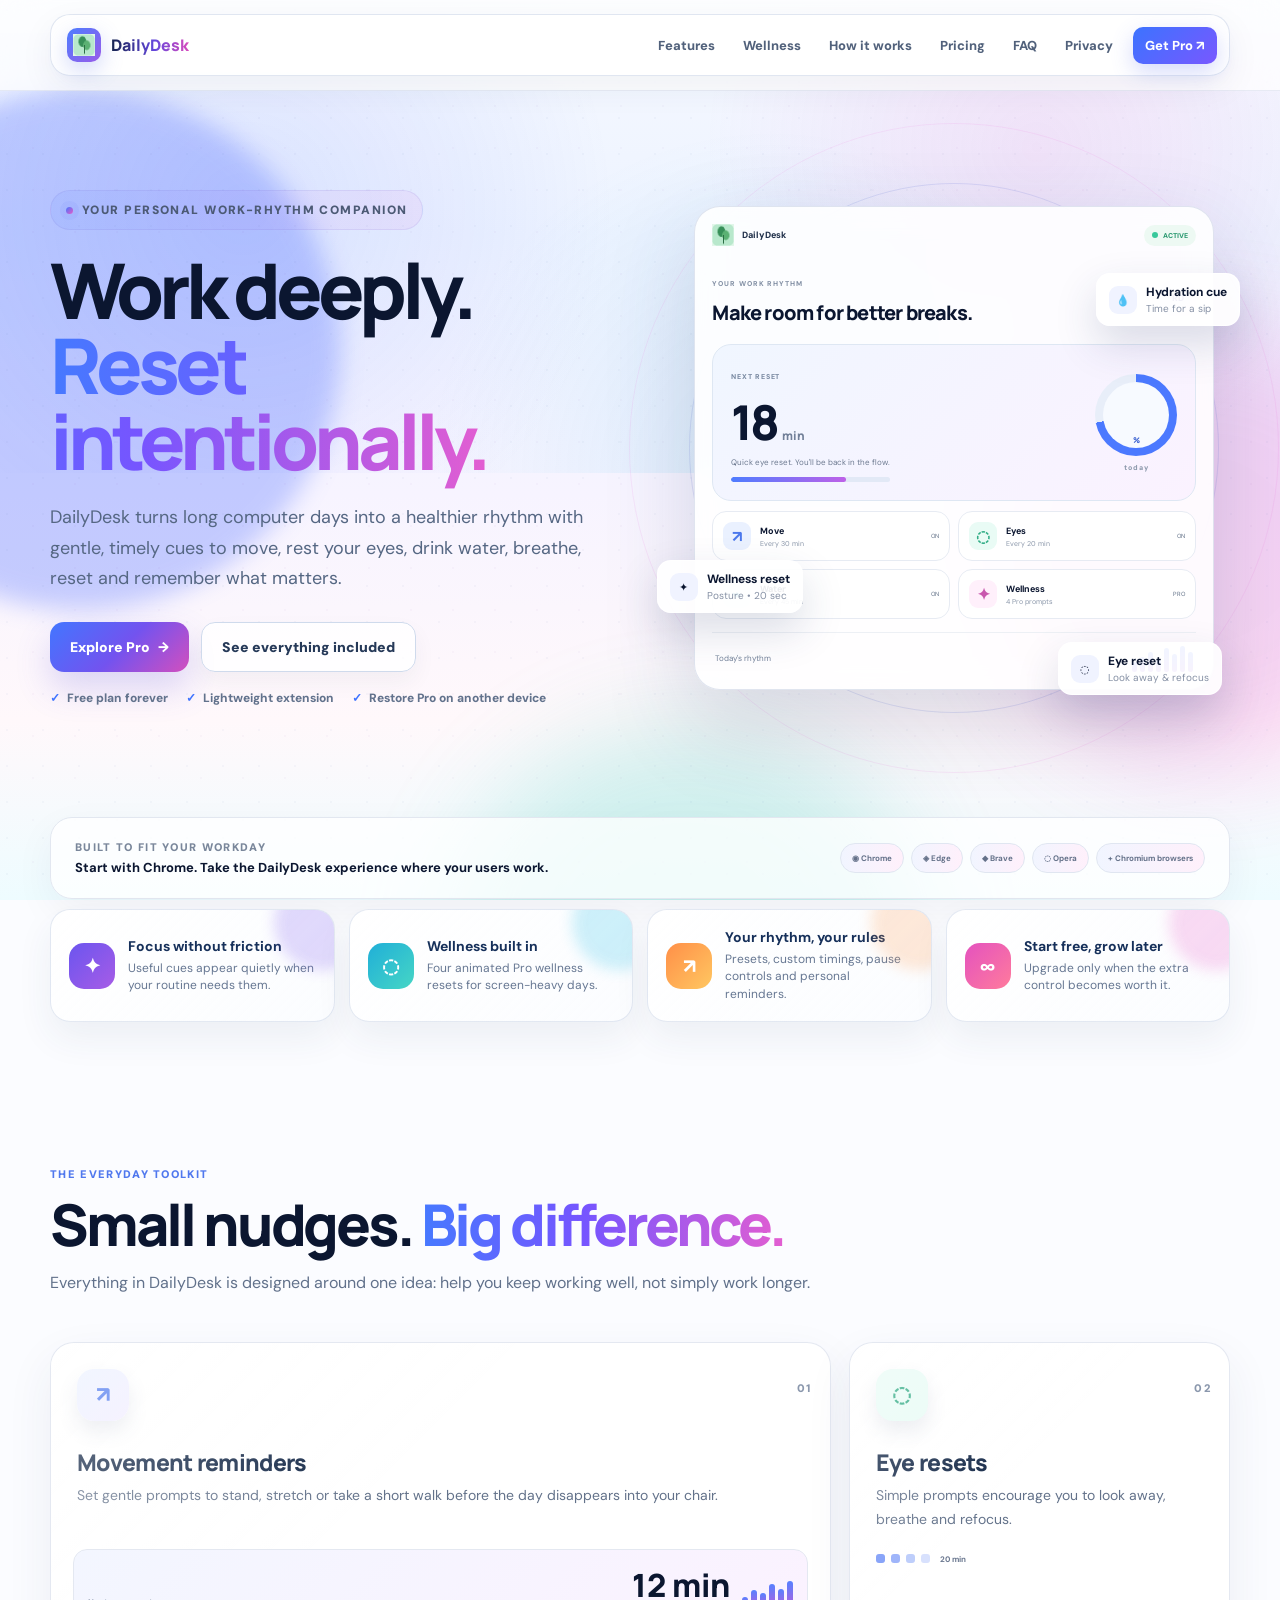
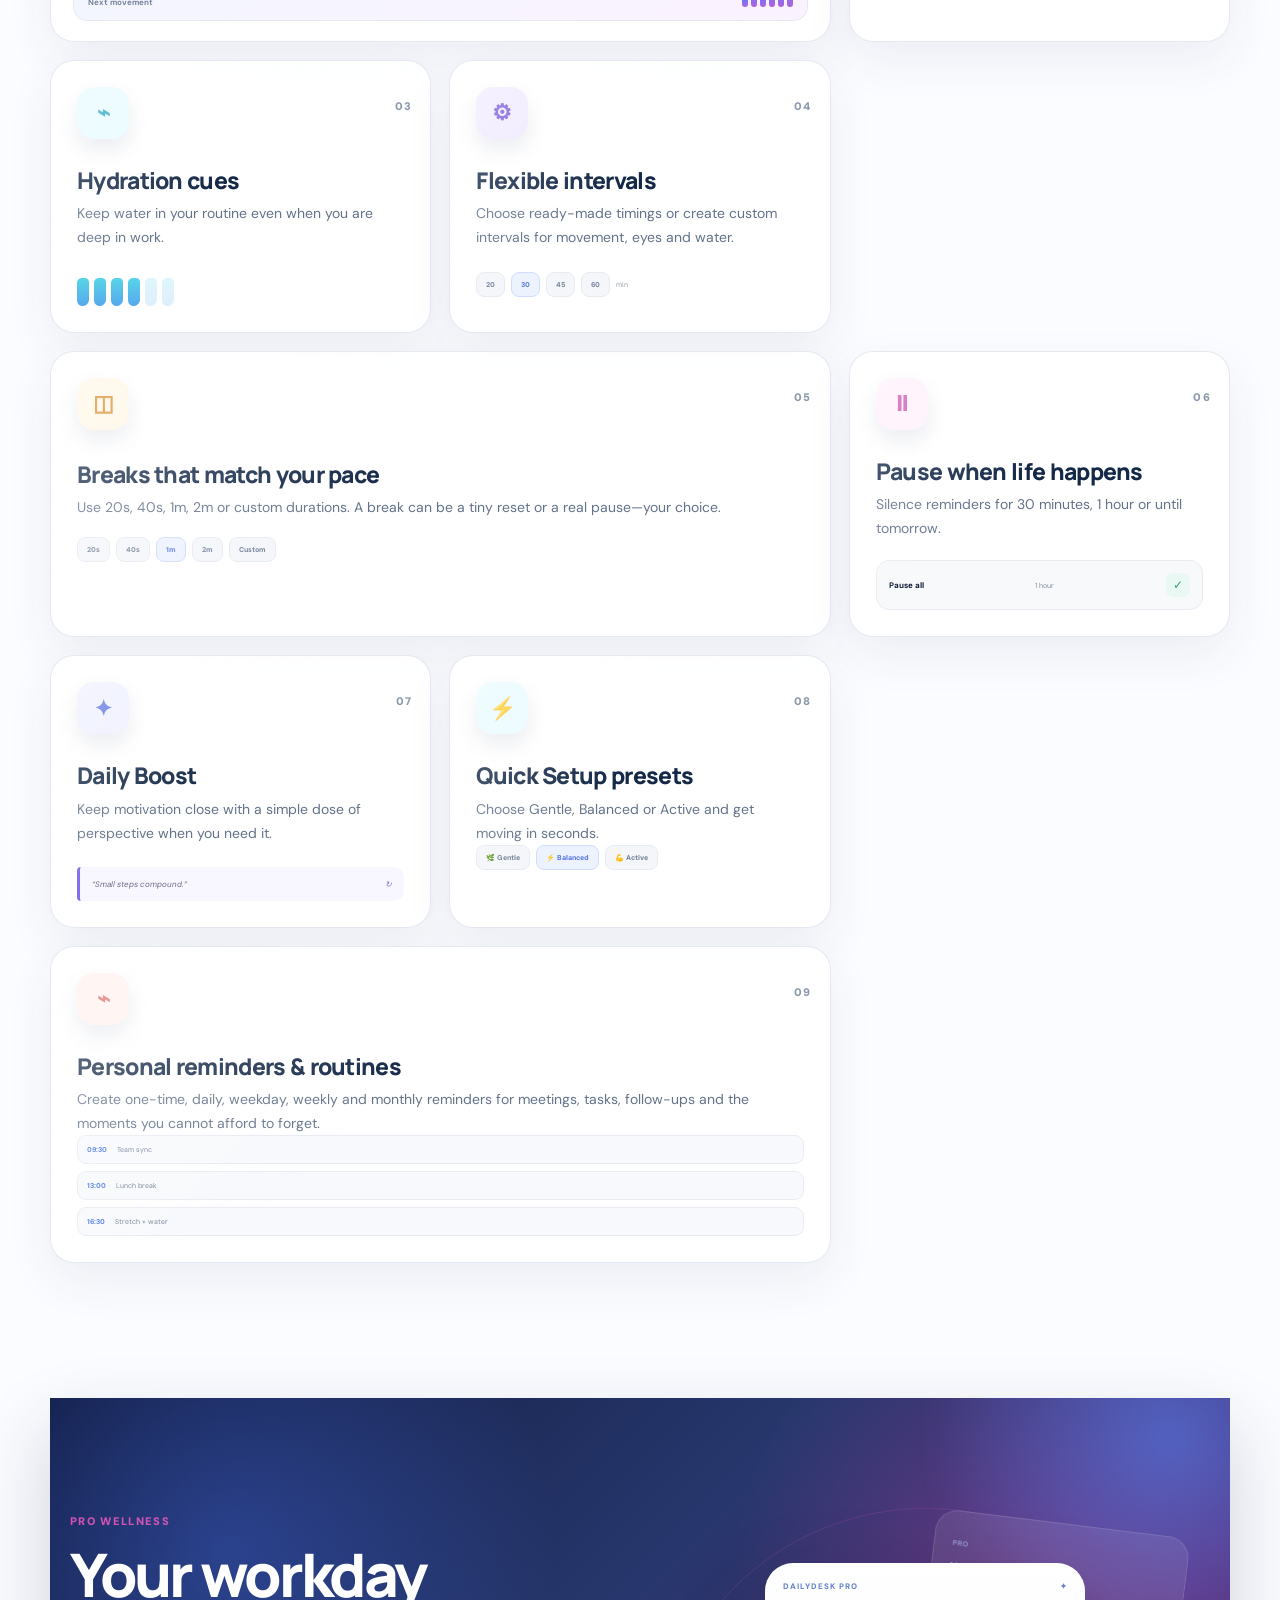
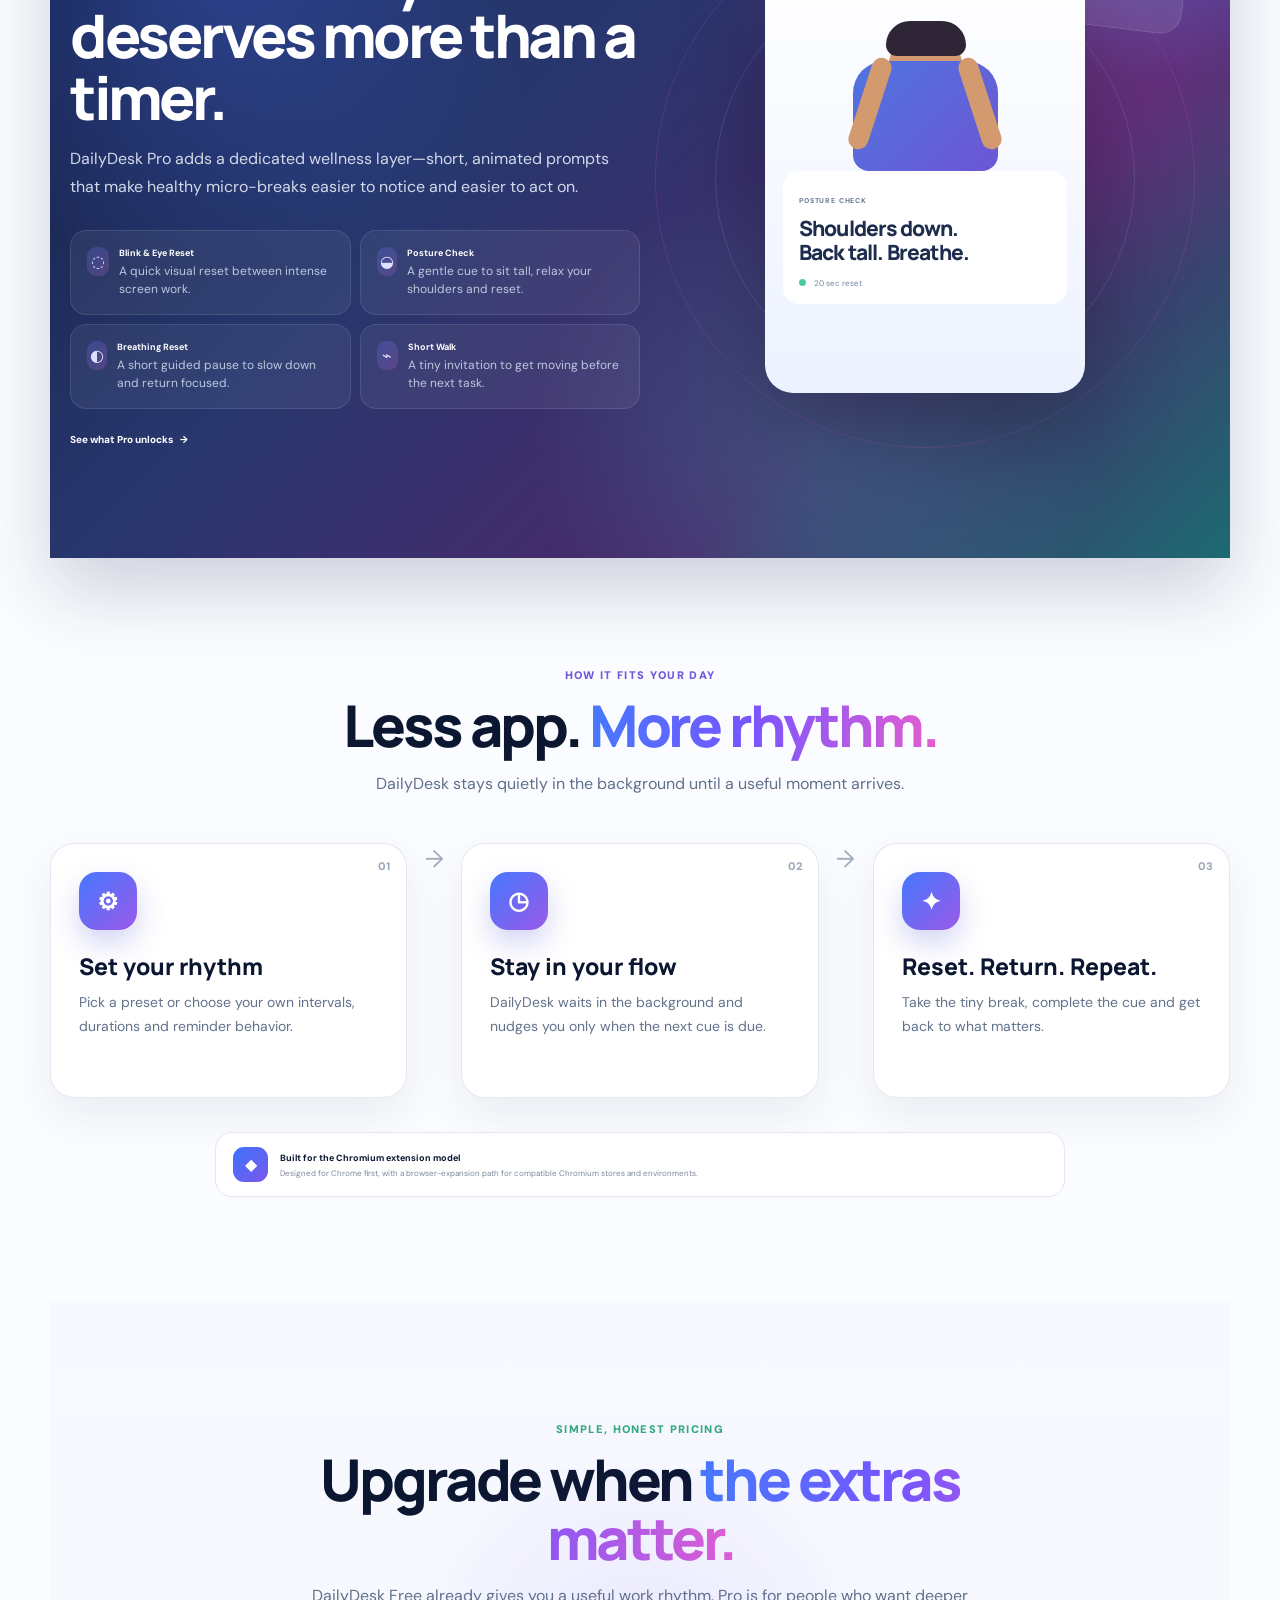
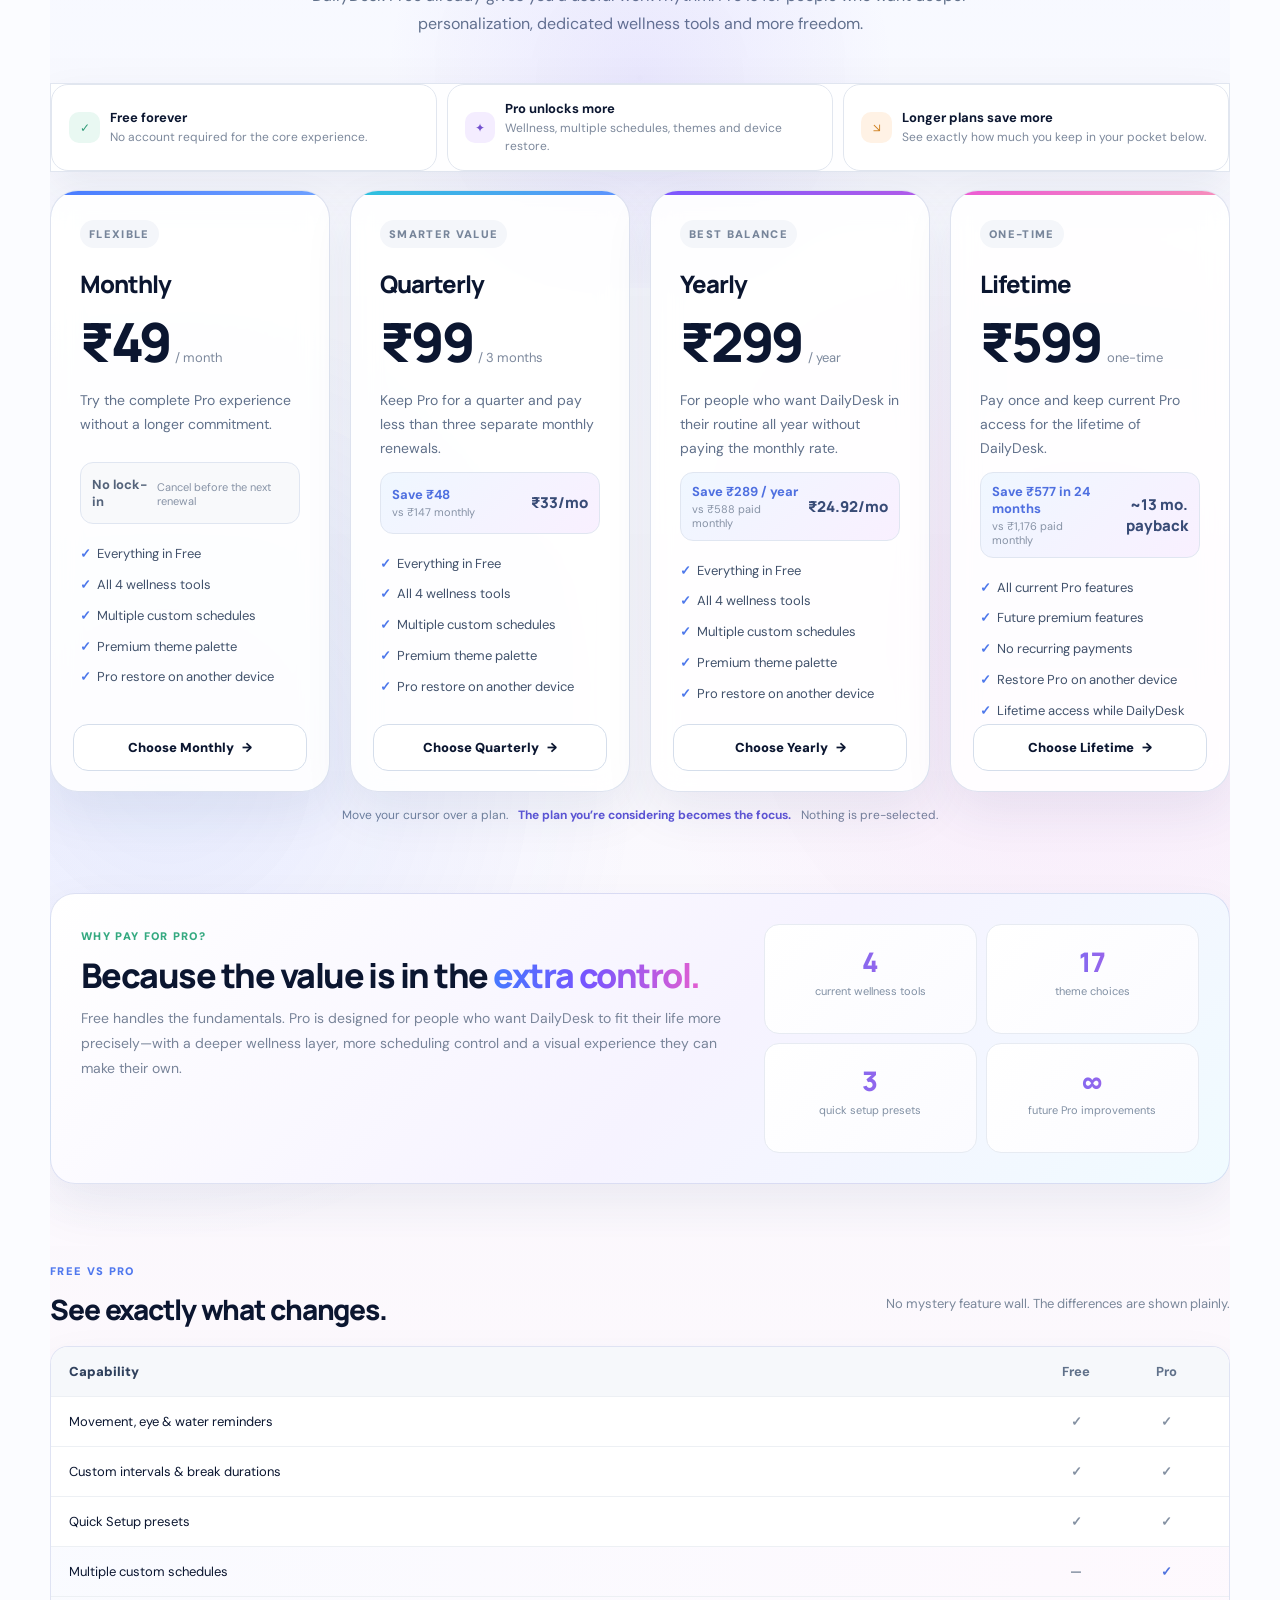
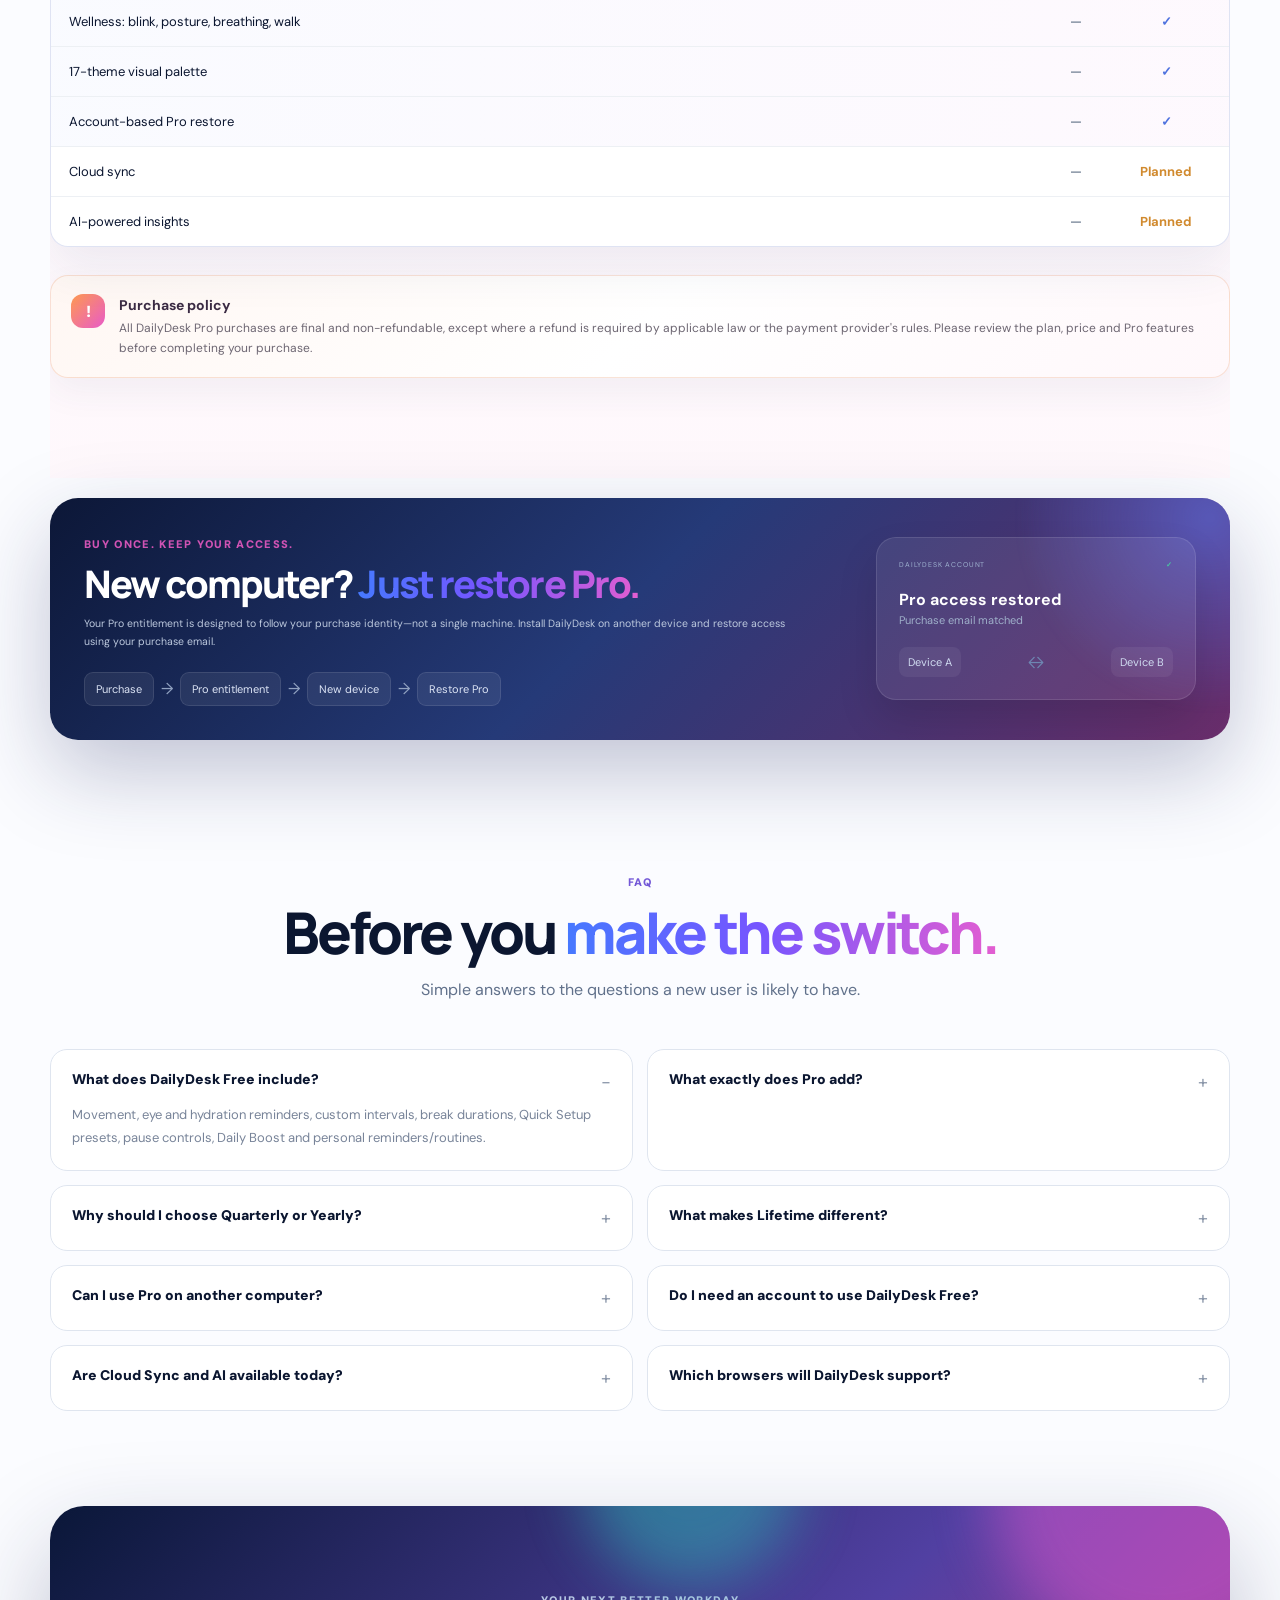
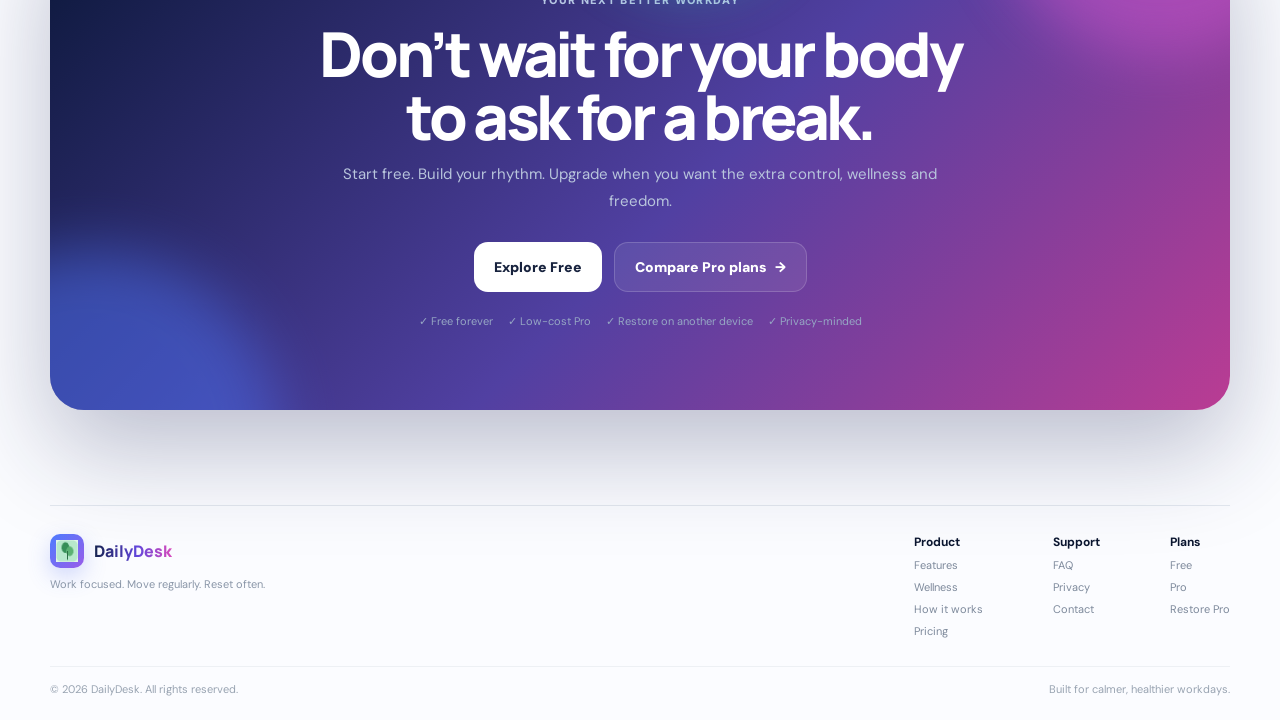
==== commit 36eb6bb2: "Add files via upload v6" ====
--- a/index.html
+++ b/index.html
@@ -84,6 +84,13 @@
       <div class="browser-row"><span>◉ Chrome</span><span>◈ Edge</span><span>◆ Brave</span><span>◌ Opera</span><span>+ Chromium browsers</span></div>
     </section>
 
+    <section class="value-ribbon section reveal" aria-label="DailyDesk highlights">
+      <div class="value-tile violet"><span class="tile-icon">✦</span><div><b>Focus without friction</b><small>Useful cues appear quietly when your routine needs them.</small></div></div>
+      <div class="value-tile cyan"><span class="tile-icon">◌</span><div><b>Wellness built in</b><small>Four animated Pro wellness resets for screen-heavy days.</small></div></div>
+      <div class="value-tile orange"><span class="tile-icon">↗</span><div><b>Your rhythm, your rules</b><small>Presets, custom timings, pause controls and personal reminders.</small></div></div>
+      <div class="value-tile pink"><span class="tile-icon">∞</span><div><b>Start free, grow later</b><small>Upgrade only when the extra control becomes worth it.</small></div></div>
+    </section>
+
     <section id="features" class="section content-section">
       <div class="section-intro reveal"><span class="eyebrow blue">THE EVERYDAY TOOLKIT</span><h2>Small nudges. <span>Big difference.</span></h2><p>Everything in DailyDesk is designed around one idea: help you keep working well, not simply work longer.</p></div>
       <div class="feature-bento">
@@ -158,14 +165,14 @@
 
         <article class="price-card" data-plan="yearly" tabindex="0">
           <div class="card-accent accent-violet"></div><div class="plan-kicker">BEST BALANCE</div><h3>Yearly</h3><div class="price"><strong>₹299</strong><span>/ year</span></div><p>For people who want DailyDesk in their routine all year without paying the monthly rate.</p>
-          <div class="save-box"><div><b>Save ₹289</b><span>vs ₹588 monthly</span></div><strong>₹24.92/mo</strong></div>
+          <div class="save-box"><div><b>Save ₹289 / year</b><span>vs ₹588 paid monthly</span></div><strong>₹24.92/mo</strong></div>
           <ul><li>Everything in Free</li><li>All 4 wellness tools</li><li>Multiple custom schedules</li><li>Premium theme palette</li><li>Pro restore on another device</li></ul>
           <a class="plan-btn" href="#contact">Choose Yearly <span>→</span></a>
         </article>
 
         <article class="price-card" data-plan="lifetime" tabindex="0">
           <div class="card-accent accent-pink"></div><div class="plan-kicker">ONE-TIME</div><h3>Lifetime</h3><div class="price"><strong>₹599</strong><span>one-time</span></div><p>Pay once and keep current Pro access for the lifetime of DailyDesk.</p>
-          <div class="save-box"><div><b>Save ₹577</b><span>over 24 months vs monthly</span></div><strong>13 mo. payback</strong></div>
+          <div class="save-box"><div><b>Save ₹577 in 24 months</b><span>vs ₹1,176 paid monthly</span></div><strong>~13 mo. payback</strong></div>
           <ul><li>All current Pro features</li><li>Future premium features</li><li>No recurring payments</li><li>Restore Pro on another device</li><li>Lifetime access while DailyDesk exists</li></ul>
           <a class="plan-btn" href="#contact">Choose Lifetime <span>→</span></a>
         </article>
@@ -195,6 +202,11 @@
           <div class="compare-row planned"><span>AI-powered insights</span><b>—</b><b>Planned</b></div>
         </div>
       </div>
+      <div class="purchase-note reveal">
+        <div class="purchase-note-icon">!</div>
+        <div><strong>Purchase policy</strong><p>All DailyDesk Pro purchases are final and non-refundable, except where a refund is required by applicable law or the payment provider's rules. Please review the plan, price and Pro features before completing your purchase.</p></div>
+      </div>
+
     </section>
 
     <section class="section restore-section reveal" aria-label="Restore Pro">
--- a/styles.css
+++ b/styles.css
@@ -13,3 +13,143 @@
 @media(max-width:1050px){.hero{grid-template-columns:1fr;min-height:auto}.hero-copy{max-width:850px}.hero-art{margin-top:20px}.brand-strip{flex-direction:column;align-items:flex-start}.browser-row{justify-content:flex-start}.feature,.feature-large,.feature.wide,.feature-wide2{grid-column:span 6}.pricing-grid{grid-template-columns:1fr 1fr}.wellness-grid{grid-template-columns:1fr}.wellness-copy{max-width:800px}.how-grid{grid-template-columns:1fr}.connector{display:none}.restore-card{grid-template-columns:1fr}.restore-demo{max-width:430px}.pricing-reason{grid-template-columns:1fr}}
 @media(max-width:760px){.section{width:min(100% - 28px,1180px)}.header{padding:8px 0}.nav-wrap{height:56px}.nav{position:absolute;left:10px;right:10px;top:69px;padding:8px;display:none;flex-direction:column;align-items:stretch;background:rgba(255,255,255,.96);border:1px solid #dfe5ef;border-radius:17px;box-shadow:0 18px 45px rgba(25,42,76,.12);backdrop-filter:blur(18px)}.nav.open{display:flex}.nav a{padding:11px}.nav-button{text-align:center;margin-left:0}.menu-btn{display:block}.hero{padding-top:40px;padding-bottom:50px}.hero h1{font-size:48px}.hero-sub{font-size:13px}.hero-proof{flex-direction:column;gap:6px}.hero-art{min-height:470px}.orbit-a{width:300px;height:300px}.orbit-b{width:370px;height:370px}.orbit-c{width:450px;height:450px}.app-card{width:100%;padding:12px;border-radius:21px}.greeting h3{font-size:16px}.next-card strong{font-size:39px}.mini-grid{gap:6px}.mini{padding:8px}.mini .ico{width:24px;height:24px}.float-water{right:-6px;top:66px}.float-well{left:-7px;bottom:76px}.float-break{right:0;bottom:12px}.brand-strip{padding:17px}.content-section{padding-top:80px;padding-bottom:70px}.section-intro h2{font-size:37px}.feature-bento{grid-template-columns:1fr}.feature,.feature-large,.feature.wide,.feature-wide2{grid-column:auto}.feature-large{min-height:260px}.wellness-grid{padding-top:75px;padding-bottom:75px}.wellness-items{grid-template-columns:1fr}.wellness-copy h2{font-size:38px}.wellness-art{min-height:520px}.main-card{transform:scale(.92)}.back-card{right:3%;top:30px}.pricing-section{padding-top:80px}.pricing-value-bar{grid-template-columns:1fr}.pricing-grid{grid-template-columns:1fr}.price-card{min-height:540px}.pricing-reason{padding:22px}.reason-copy h3{font-size:27px}.reason-grid{grid-template-columns:1fr 1fr}.compare-head{flex-direction:column;align-items:flex-start}.compare-row{grid-template-columns:1fr 60px 60px;font-size:7.5px}.faq-grid{grid-template-columns:1fr}.final-card{padding:65px 18px}.final-card h2{font-size:42px}.final-proof{gap:9px}.footer-main{flex-direction:column}.footer-links{gap:30px;flex-wrap:wrap}.footer-bottom{flex-direction:column}.duration-row{margin-top:14px!important}}
 @media(prefers-reduced-motion:reduce){html{scroll-behavior:auto}.mesh,.float-card,.app-card,.main-card,.pulse,.connector span{animation:none!important}.reveal{opacity:1;transform:none;transition:none}.button,.feature,.price-card{transition:none!important}}
+
+
+/* ============================================================
+   DAILYDESK V6 VISUAL POLISH
+   Stronger color, readable type, consistent feature grid,
+   interactive motion, and premium visual depth.
+   ============================================================ */
+:root{
+  --ink:#0b1630;
+  --muted:#5f6f87;
+  --line:#d9e2f0;
+  --panel:rgba(255,255,255,.86);
+  --blue:#4276ff;
+  --violet:#7b57f0;
+  --pink:#e85ac8;
+  --cyan:#27bde7;
+  --mint:#3ec9a4;
+  --orange:#ff9b51;
+  --yellow:#ffd86b;
+}
+
+html{scroll-behavior:smooth}
+body{font-size:16px;overflow-x:hidden}
+body::selection{background:#b9b7ff;color:#0a1430}
+a{transition:transform .25s ease,box-shadow .25s ease,color .25s ease,background .25s ease,border-color .25s ease}
+
+.site-bg{background:linear-gradient(180deg,#f6f9ff 0%,#edf3ff 26%,#f7f4ff 55%,#fff8fb 80%,#eefcff 100%)}
+.site-bg .mesh-1{background:#5e79ff;opacity:.34;filter:blur(12px);animation:meshFloatOne 14s ease-in-out infinite}
+.site-bg .mesh-2{background:#e45bd2;opacity:.22;animation:meshFloatTwo 16s ease-in-out infinite}
+.site-bg .mesh-3{background:#35c9b4;opacity:.20;animation:meshFloatThree 18s ease-in-out infinite}
+.site-bg .stars{opacity:.45}
+.header{background:rgba(255,255,255,.72);border-bottom:1px solid rgba(138,157,194,.18);backdrop-filter:blur(22px);-webkit-backdrop-filter:blur(22px)}
+.brand-name{background:linear-gradient(90deg,#15234f,#6247dc 55%,#d84bbd);-webkit-background-clip:text;background-clip:text;color:transparent}
+.nav a{font-size:13px;font-weight:800;color:#51617b}
+.nav a:hover{color:#6149dc}
+.nav-button{font-size:13px!important}
+
+.hero{position:relative}
+.hero::before{content:"";position:absolute;inset:-8% -6% auto;height:440px;background:radial-gradient(circle at 20% 40%,rgba(91,118,255,.14),transparent 34%),radial-gradient(circle at 80% 26%,rgba(232,90,200,.13),transparent 30%),radial-gradient(circle at 60% 100%,rgba(39,189,231,.12),transparent 38%);pointer-events:none;z-index:-1}
+.hero-copy .pill{font-size:12px;letter-spacing:.12em;font-weight:900;padding:11px 15px}
+.hero h1{font-size:clamp(54px,6vw,86px);line-height:.98}
+.hero-sub{font-size:18px;line-height:1.7;color:#556783;max-width:760px}
+.hero-proof{font-size:12px;font-weight:800;color:#62728c}
+.button{font-size:14px;font-weight:900;padding:14px 20px;border-radius:14px}
+.button.primary{background:linear-gradient(135deg,#4276ff,#7353ef 52%,#d34fbe);box-shadow:0 16px 34px rgba(92,83,220,.22)}
+.button.primary:hover{transform:translateY(-3px);box-shadow:0 22px 42px rgba(92,83,220,.28)}
+.button.secondary{background:rgba(255,255,255,.8);border:1px solid #cfdaec;color:#263958}
+.button.secondary:hover{transform:translateY(-3px);background:#fff}
+
+.app-card,.well-card,.feature,.how-card,.price-card,.pricing-value-bar,.pricing-reason,.compare-table,.faq-grid details,.browser-note{background:rgba(255,255,255,.88);backdrop-filter:blur(14px);-webkit-backdrop-filter:blur(14px)}
+.app-card{border:1px solid rgba(114,135,181,.22);box-shadow:0 34px 90px rgba(46,64,109,.18);animation:cardFloat 6.5s ease-in-out infinite}
+.float-card{font-size:11px;box-shadow:0 18px 42px rgba(44,62,107,.17);border:1px solid rgba(255,255,255,.85)}
+.float-card b{font-size:12px}.float-card small{font-size:10px}
+
+.section-intro h2{font-size:clamp(42px,4.5vw,64px)}
+.section-intro p{font-size:16px;line-height:1.75;color:#61718b;max-width:820px}
+.eyebrow,.mini-label,.plan-kicker,.feature-number{font-size:11px!important;font-weight:900;letter-spacing:.12em}
+
+/* Colorful value ribbon */
+.value-ribbon{display:grid;grid-template-columns:repeat(4,1fr);gap:14px;padding-top:10px;padding-bottom:20px}
+.value-tile{position:relative;overflow:hidden;display:flex;align-items:center;gap:13px;min-height:96px;padding:18px;border-radius:20px;border:1px solid rgba(133,153,194,.22);box-shadow:0 16px 36px rgba(46,65,105,.07);background:linear-gradient(135deg,rgba(255,255,255,.95),rgba(250,252,255,.8))}
+.value-tile::after{content:"";position:absolute;width:95px;height:95px;border-radius:50%;right:-35px;top:-35px;opacity:.22;filter:blur(7px)}
+.value-tile.violet::after{background:#7b57f0}.value-tile.cyan::after{background:#27bde7}.value-tile.orange::after{background:#ff9b51}.value-tile.pink::after{background:#e85ac8}
+.value-tile:hover{transform:translateY(-5px);box-shadow:0 22px 45px rgba(46,65,105,.12)}
+.tile-icon{position:relative;z-index:1;display:grid;place-items:center;width:46px;height:46px;border-radius:15px;color:#fff;font-size:20px;font-weight:900;flex:0 0 auto}
+.violet .tile-icon{background:linear-gradient(135deg,#6b55ef,#a75ce6)}.cyan .tile-icon{background:linear-gradient(135deg,#20afd8,#46d6c5)}.orange .tile-icon{background:linear-gradient(135deg,#ff8f48,#ffc761)}.pink .tile-icon{background:linear-gradient(135deg,#e452bf,#ff7b9c)}
+.value-tile b{display:block;font-size:14px;color:#16305a}.value-tile small{display:block;margin-top:5px;font-size:12px;line-height:1.45;color:#667792}
+
+/* Feature grid alignment + motion */
+.feature-bento{align-items:stretch;grid-auto-rows:minmax(250px,auto);gap:18px}
+.feature{display:flex;flex-direction:column;min-height:100%;padding:26px;border-radius:24px;border:1px solid rgba(137,156,196,.23);box-shadow:0 18px 48px rgba(44,63,103,.07);position:relative;overflow:hidden}
+.feature::before{content:"";position:absolute;inset:0;background:linear-gradient(135deg,rgba(255,255,255,.4),transparent 45%);pointer-events:none}
+.feature:hover{transform:translateY(-8px) rotateX(1deg);box-shadow:0 30px 65px rgba(44,63,103,.14);border-color:rgba(101,121,204,.35)}
+.feature h3{font-size:23px;line-height:1.15;margin:10px 0 8px;color:#142847}.feature p{font-size:14px;line-height:1.72;color:#63728a}
+.feature-icon{width:52px;height:52px;border-radius:17px;display:grid;place-items:center;font-size:22px;box-shadow:0 10px 20px rgba(54,72,112,.12)}
+.feature-number{display:block;margin-top:16px;color:#8b98ad}
+.feature-ui,.routine-list,.pause-demo,.preset-row,.choice-row,.duration-row,.progress-chip,.water-dots,.save-box{font-size:12px}
+.feature-large{min-height:300px}.feature-wide2{min-height:270px}
+.feature-large .feature-ui{margin-top:auto}.feature-wide .duration-row,.feature-wide2 .routine-list{margin-top:auto}
+
+/* Animated mini UI elements */
+.feature-ui strong{font-size:32px}.spark i,.bars i{animation:barPulse 2.6s ease-in-out infinite}.spark i:nth-child(2),.bars i:nth-child(2){animation-delay:.15s}.spark i:nth-child(3),.bars i:nth-child(3){animation-delay:.3s}.spark i:nth-child(4),.bars i:nth-child(4){animation-delay:.45s}.spark i:nth-child(5),.bars i:nth-child(5){animation-delay:.6s}.spark i:nth-child(6),.bars i:nth-child(6){animation-delay:.75s}
+.choice-row span,.duration-row span,.preset-row span{transition:transform .22s ease,box-shadow .22s ease,background .22s ease}.choice-row span:hover,.duration-row span:hover,.preset-row span:hover{transform:translateY(-3px);box-shadow:0 7px 16px rgba(62,92,163,.12)}
+
+/* Wellness becomes a richer colorful panel */
+.wellness-section{background:linear-gradient(135deg,#111b3f 0%,#27376d 40%,#4b286c 72%,#1d6a72 100%);color:#fff;box-shadow:0 32px 70px rgba(26,39,82,.2)}
+.wellness-section::before{background:radial-gradient(circle at 15% 20%,rgba(74,118,255,.34),transparent 28%),radial-gradient(circle at 85% 25%,rgba(229,84,201,.28),transparent 28%),radial-gradient(circle at 65% 85%,rgba(42,211,193,.24),transparent 28%)}
+.wellness-copy p{font-size:16px!important;line-height:1.78!important;color:#d2d9e8!important}.wellness-items>div{padding:16px;border:1px solid rgba(255,255,255,.1);background:rgba(255,255,255,.06);border-radius:16px;transition:.25s ease}.wellness-items>div:hover{transform:translateX(6px);background:rgba(255,255,255,.1)}.wellness-items small{font-size:12px!important;color:#bbc8df!important;line-height:1.5}
+
+/* How cards */
+.how-grid{gap:0;align-items:stretch}.how-card{min-height:255px;border-radius:24px;padding:28px;border:1px solid rgba(137,156,196,.23);box-shadow:0 18px 44px rgba(44,63,103,.08)}.how-card:hover{transform:translateY(-7px);box-shadow:0 26px 55px rgba(44,63,103,.14)}.how-card h3{font-size:23px}.how-card p{font-size:14px;line-height:1.72;color:#62728b}.how-icon{width:58px;height:58px;font-size:24px;border-radius:18px;background:linear-gradient(135deg,#4678ff,#9a59e8);color:#fff;display:grid;place-items:center;box-shadow:0 13px 28px rgba(82,87,218,.25)}.step{font-size:11px!important}
+.connector span{font-size:24px;animation:arrow 1.6s ease-in-out infinite}
+
+/* Pricing: no default focus, vivid hover only */
+.pricing-section{position:relative;background:linear-gradient(180deg,rgba(245,248,255,.9),rgba(255,248,252,.94))}
+.pricing-section::before{content:"";position:absolute;inset:7% auto auto 50%;width:740px;height:420px;transform:translateX(-50%);background:radial-gradient(circle,rgba(111,84,239,.11),transparent 60%);pointer-events:none}
+.pricing-value-bar{border:1px solid rgba(137,156,196,.25);box-shadow:0 18px 44px rgba(44,63,103,.07)}
+.pricing-value-bar b{font-size:13px}.pricing-value-bar small{font-size:12px;line-height:1.45}
+.pricing-grid{gap:20px;position:relative;z-index:1}.price-card{min-height:600px;border:1px solid rgba(137,156,196,.28);border-radius:28px;padding:29px;box-shadow:0 20px 50px rgba(43,62,101,.08);transition:transform .28s cubic-bezier(.2,.8,.2,1),box-shadow .28s ease,opacity .28s ease,filter .28s ease,border-color .28s ease}
+.price-card::before{content:"";position:absolute;inset:-1px;border-radius:28px;padding:1px;background:linear-gradient(135deg,rgba(70,120,255,.16),rgba(220,86,211,.08),rgba(39,189,231,.12));-webkit-mask:linear-gradient(#000 0 0) content-box,linear-gradient(#000 0 0);-webkit-mask-composite:xor;mask-composite:exclude;pointer-events:none}
+.price-card:hover,.price-card.is-current{transform:translateY(-10px);border-color:rgba(87,106,210,.55);box-shadow:0 32px 70px rgba(61,75,140,.19)}
+.price-card.is-current::after{content:"YOUR FOCUS";position:absolute;right:18px;top:18px;font-size:10px;font-weight:900;letter-spacing:.13em;color:#fff;background:linear-gradient(90deg,#5f6ef5,#d65ac8);padding:8px 10px;border-radius:999px;box-shadow:0 9px 18px rgba(94,91,220,.22)}
+.price-card h3{font-size:24px}.price strong{font-size:54px}.price span{font-size:13px}.price-card>p{font-size:14px;line-height:1.7;min-height:62px;color:#61718b}.price-card li{font-size:13px;line-height:1.6}
+.save-box{min-height:62px}.save-box b{font-size:13px}.save-box span{font-size:11px}.save-box>strong{font-size:15px}
+.plan-btn{font-size:13px;padding:14px 16px;border-radius:15px}
+.hover-hint{font-size:12px;color:#71819a}.hover-hint b{color:#5d55d7}
+.pricing-reason{background:linear-gradient(135deg,#ffffff,#f6f3ff 55%,#f0fbff);border:1px solid rgba(129,145,205,.25);box-shadow:0 22px 50px rgba(44,63,103,.08)}
+.reason-copy h3{font-size:34px}.reason-copy p{font-size:14px;line-height:1.8}.reason-grid div{min-height:110px;background:linear-gradient(135deg,#fff,#fbfbff)}.reason-grid span{font-size:11px}
+.compare-table{box-shadow:0 22px 48px rgba(44,63,103,.08);border:1px solid rgba(129,145,205,.25)}.compare-row{font-size:13px;padding:16px 18px}.compare-head p{font-size:13px}
+.purchase-note{display:flex;gap:14px;align-items:flex-start;margin-top:28px;padding:18px 20px;border-radius:18px;background:linear-gradient(135deg,#fff7f3,#fff,#fff8fb);border:1px solid rgba(230,147,102,.26);box-shadow:0 14px 35px rgba(44,63,103,.06)}
+.purchase-note-icon{display:grid;place-items:center;width:34px;height:34px;border-radius:12px;background:linear-gradient(135deg,#ff9b51,#e85ac8);color:#fff;font-weight:1000;flex:0 0 auto}.purchase-note strong{font-size:14px;color:#3b2b44}.purchase-note p{margin:4px 0 0;font-size:12px;line-height:1.65;color:#6d6672}
+
+/* Restore section / final CTA */
+.restore-card{background:linear-gradient(135deg,#0c1737,#253a78 48%,#6a2d6b 100%);box-shadow:0 32px 85px rgba(28,36,88,.26)}
+.restore-steps span{font-size:11px;padding:9px 11px}.restore-demo strong{font-size:16px}.restore-demo>small,.device-line span{font-size:11px}
+.final-card{background:linear-gradient(135deg,#0a1738,#5140a2 55%,#ba3c93 100%);box-shadow:0 40px 100px rgba(26,31,78,.28)}.final-card p{font-size:15px!important}.final-proof{font-size:11px}
+
+/* FAQ / footer readability */
+.faq-grid{gap:14px}.faq-grid details{padding:20px 21px}.faq-grid summary{font-size:14px}.faq-grid p{font-size:13px;line-height:1.75}
+.footer-brand p,.footer-links a,.footer-bottom{font-size:11px}.footer-links b{font-size:12px}
+
+/* privacy page readability */
+.feature-card p{font-size:14px;line-height:1.8!important}.feature-card h3{font-size:22px!important}.purchase-policy-card{background:linear-gradient(135deg,#fff7f3,#fff5fb)!important;border-color:rgba(226,137,107,.25)!important}
+
+/* Motion */
+@keyframes cardFloat{0%,100%{transform:translateY(0)}50%{transform:translateY(-8px)}}
+@keyframes barPulse{0%,100%{transform:scaleY(.9);opacity:.82}50%{transform:scaleY(1.08);opacity:1}}
+@keyframes meshFloatOne{0%,100%{transform:translate3d(0,0,0)}50%{transform:translate3d(35px,-25px,0)}}
+@keyframes meshFloatTwo{0%,100%{transform:translate3d(0,0,0)}50%{transform:translate3d(-30px,18px,0)}}
+@keyframes meshFloatThree{0%,100%{transform:translate3d(0,0,0)}50%{transform:translate3d(24px,24px,0)}}
+
+@media(max-width:1050px){
+  .value-ribbon{grid-template-columns:1fr 1fr}.price-card{min-height:560px}.feature h3{font-size:22px}
+}
+@media(max-width:760px){
+  .hero h1{font-size:48px}.hero-sub{font-size:15px}.section-intro p{font-size:14px}.value-ribbon{grid-template-columns:1fr}.value-tile{min-height:88px}.feature{padding:23px}.feature h3{font-size:21px}.feature p{font-size:14px}.price-card{min-height:0;padding:25px}.price strong{font-size:50px}.price-card>p{min-height:0}.compare-row{font-size:11px}.faq-grid summary{font-size:13px}.faq-grid p{font-size:12px}.footer-links a,.footer-brand p,.footer-bottom{font-size:11px}
+}
+@media(prefers-reduced-motion:reduce){
+  .app-card,.site-bg .mesh-1,.site-bg .mesh-2,.site-bg .mesh-3,.connector span,.spark i,.bars i{animation:none!important}
+}
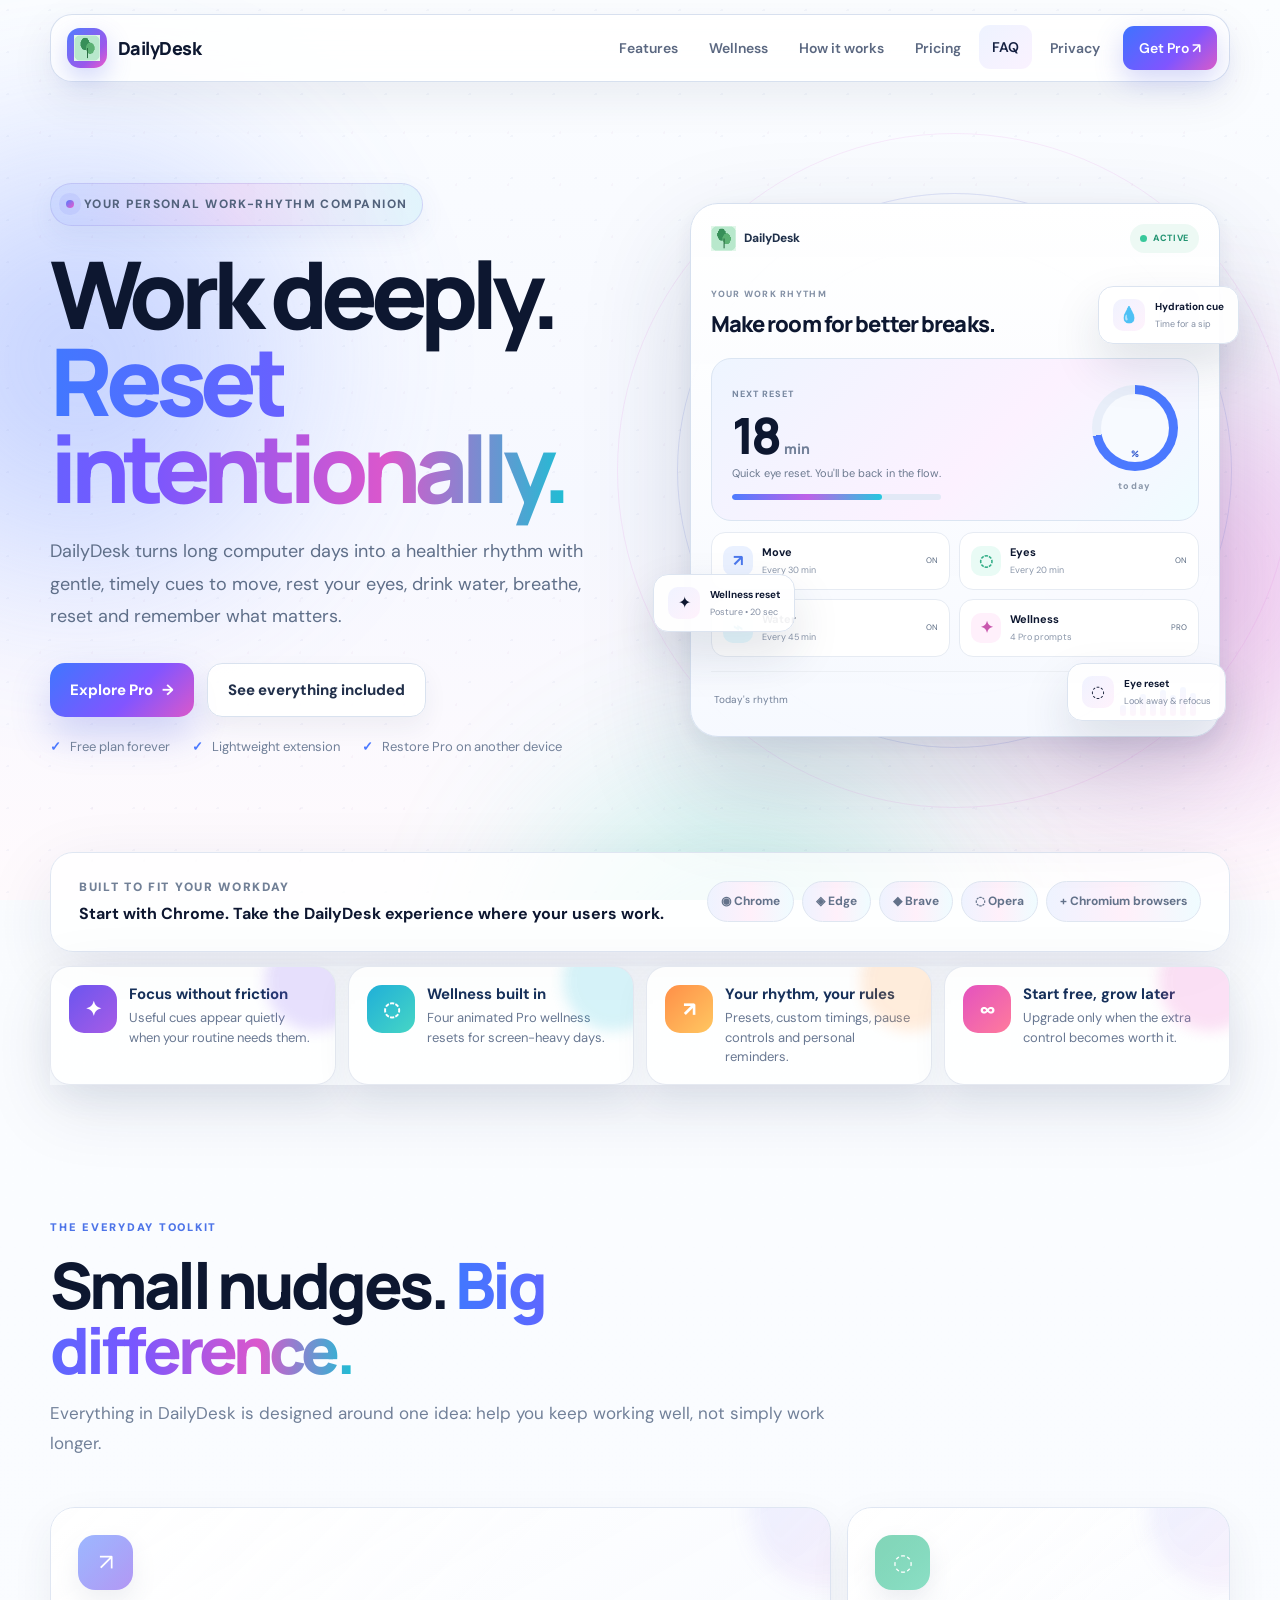
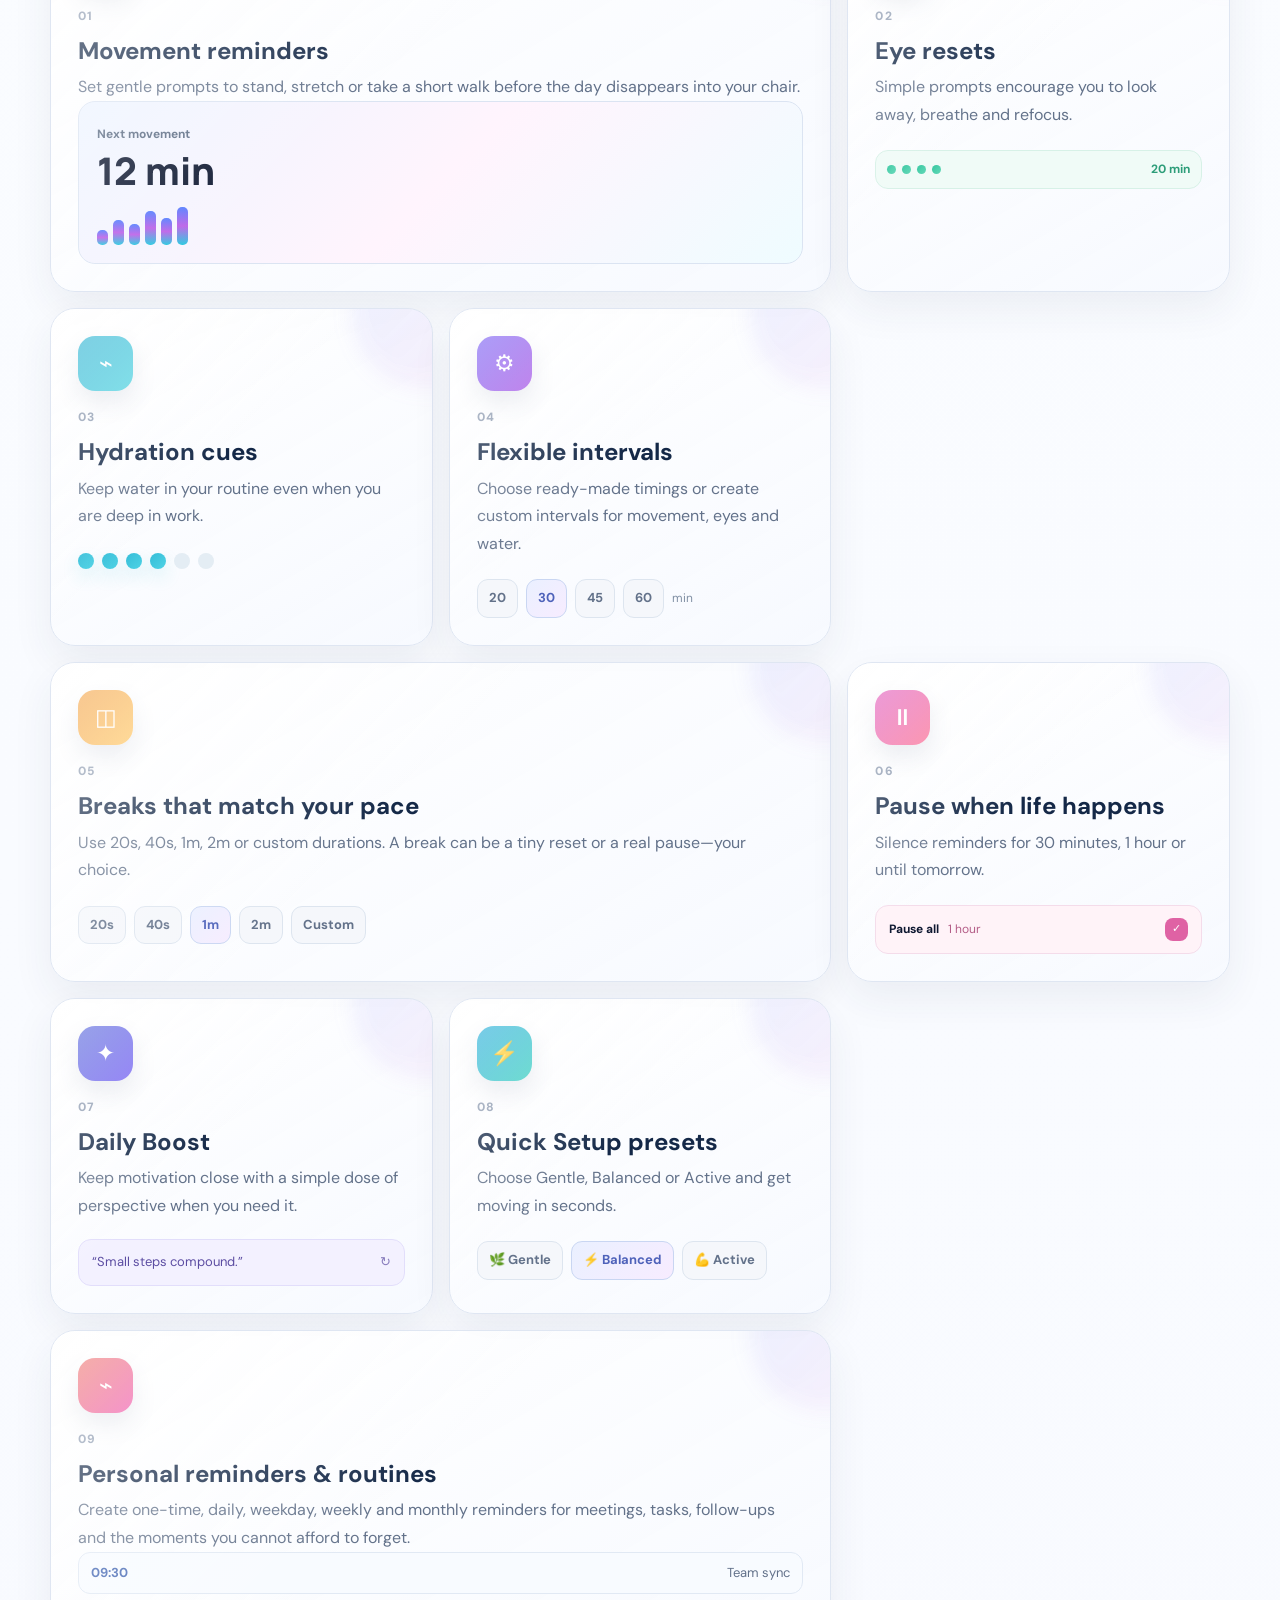
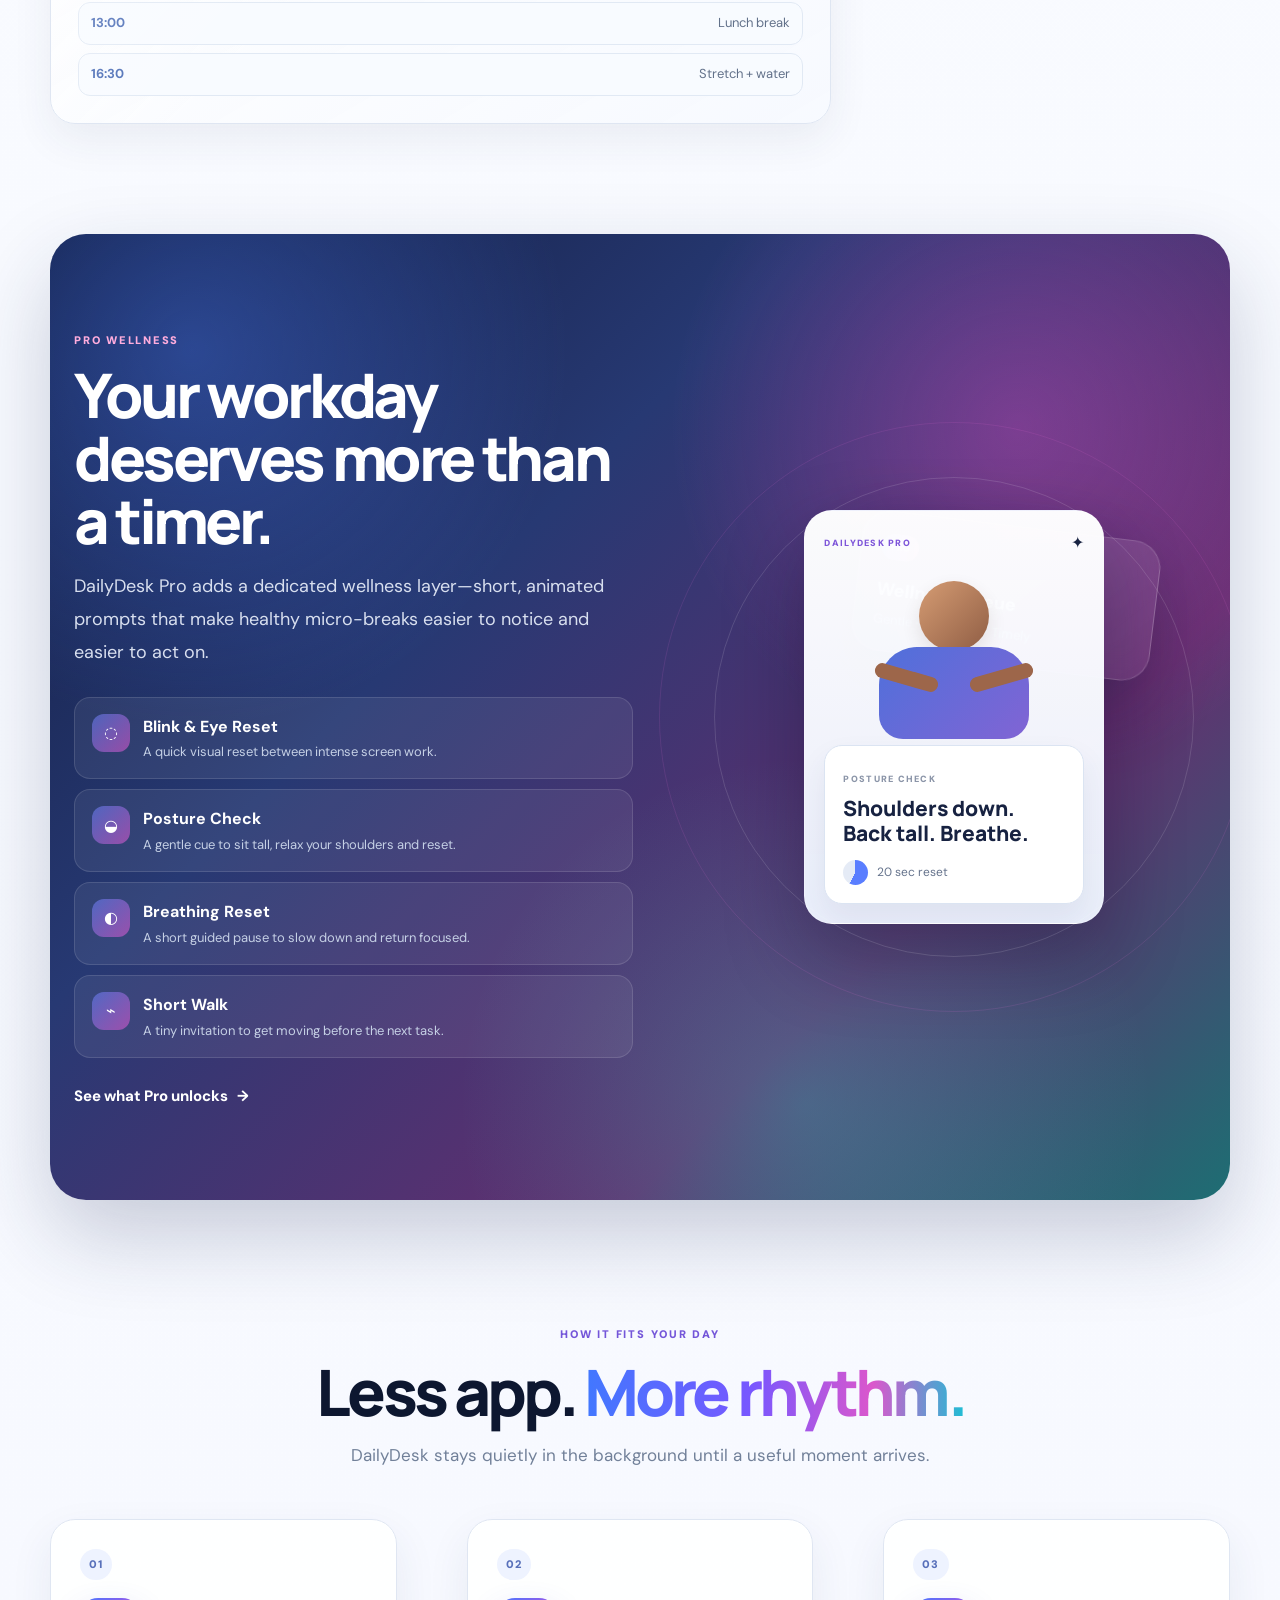
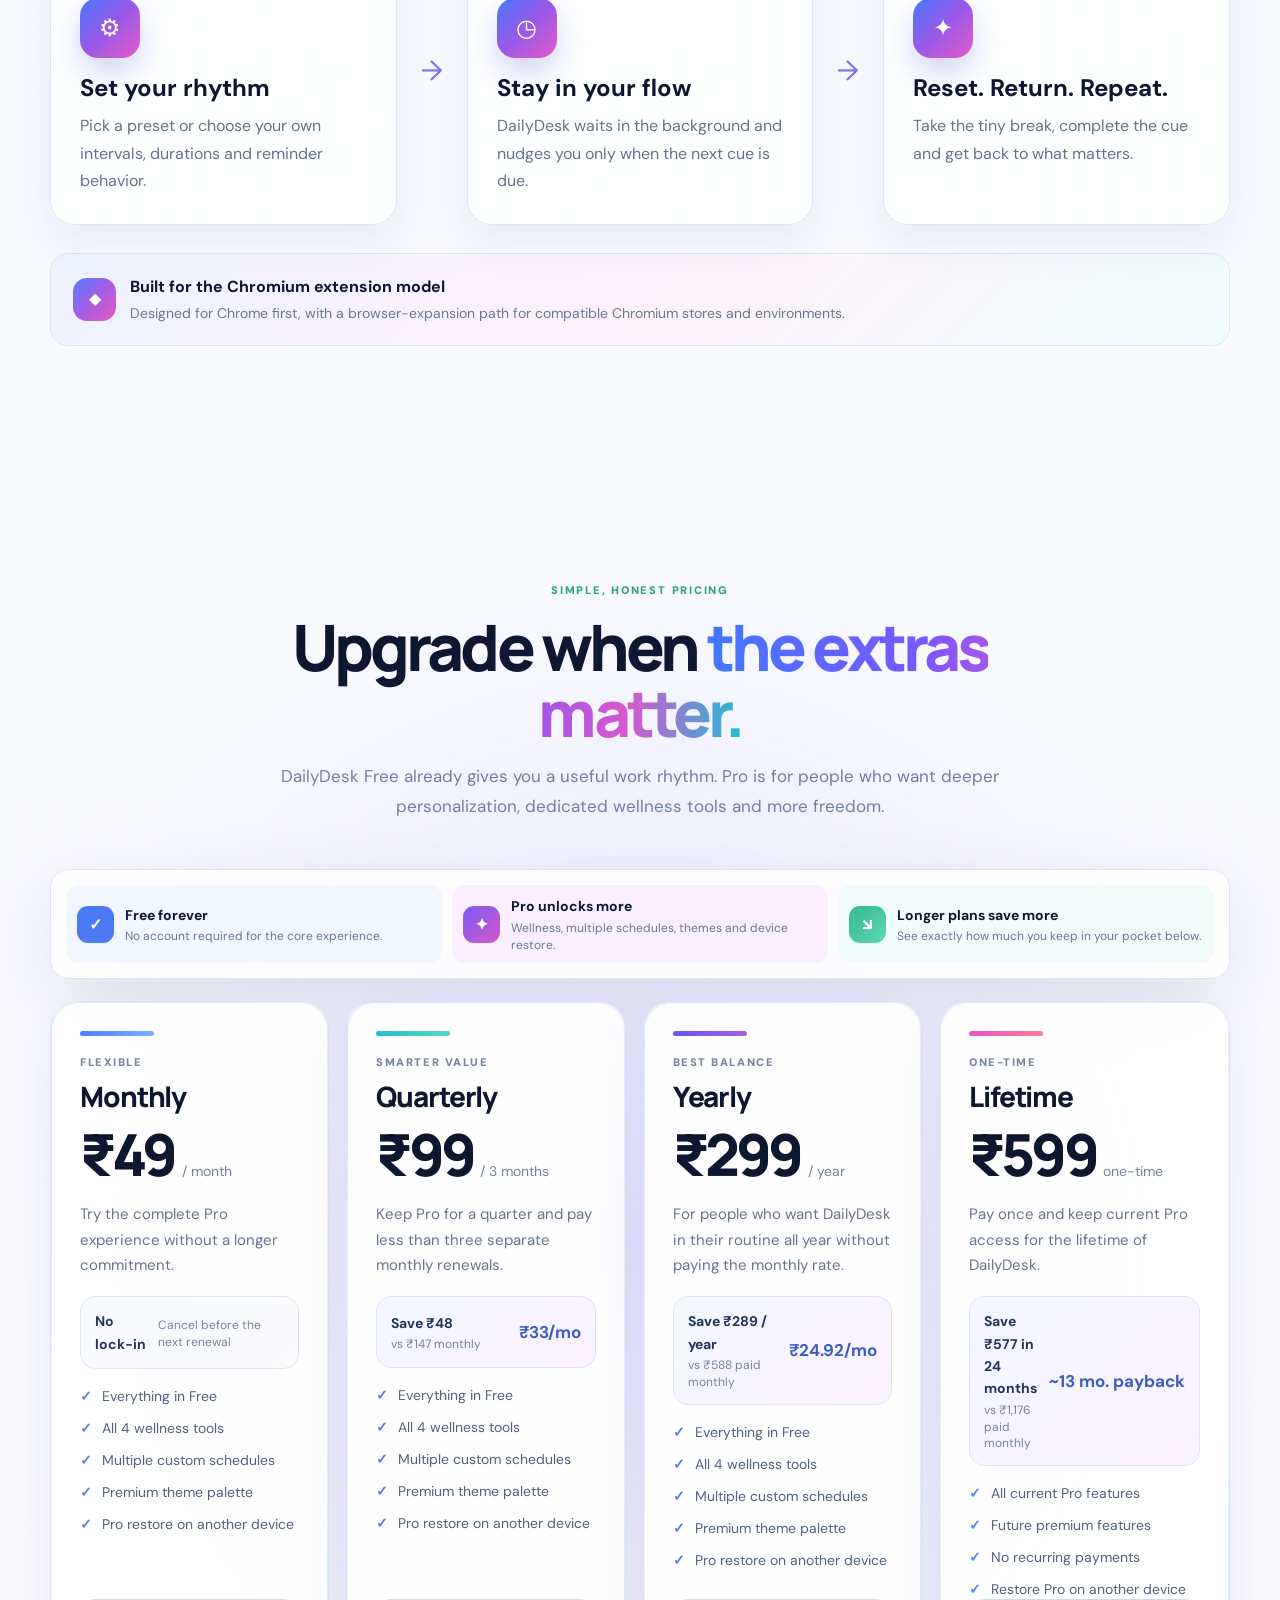
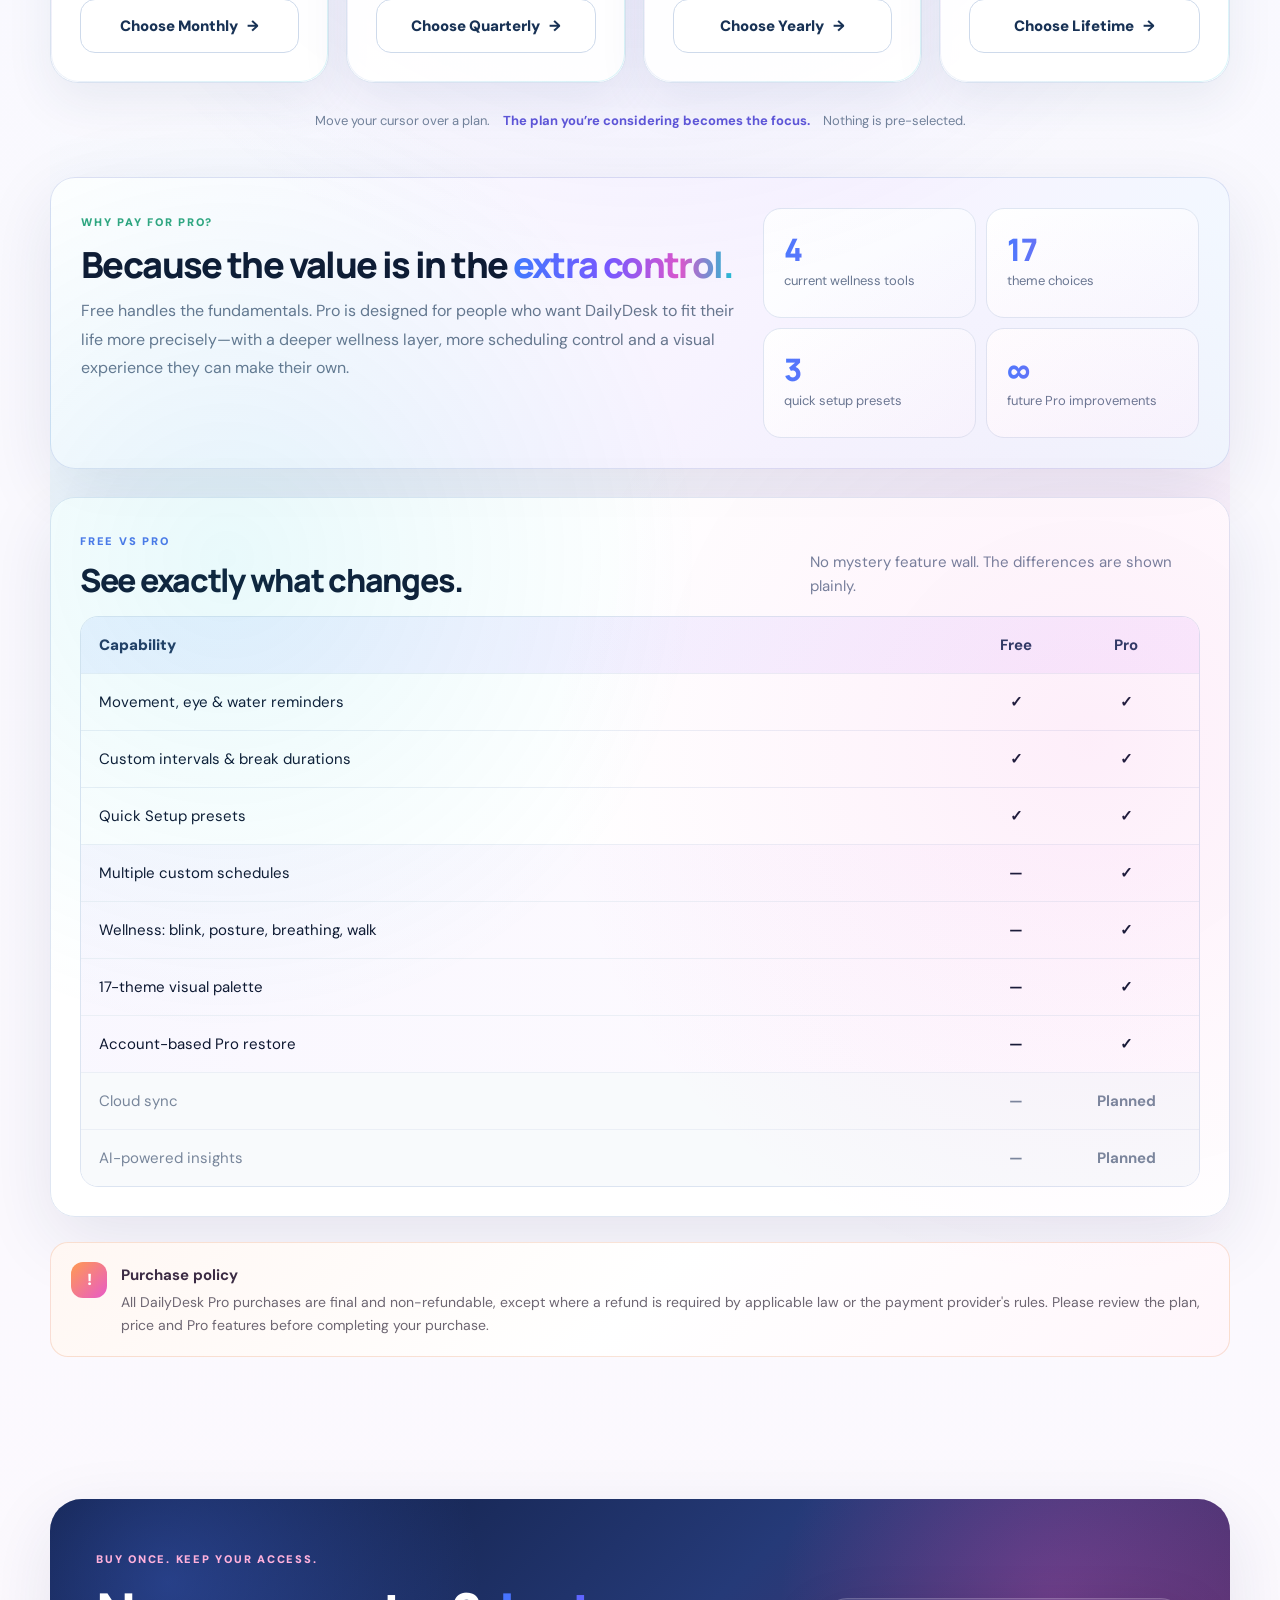
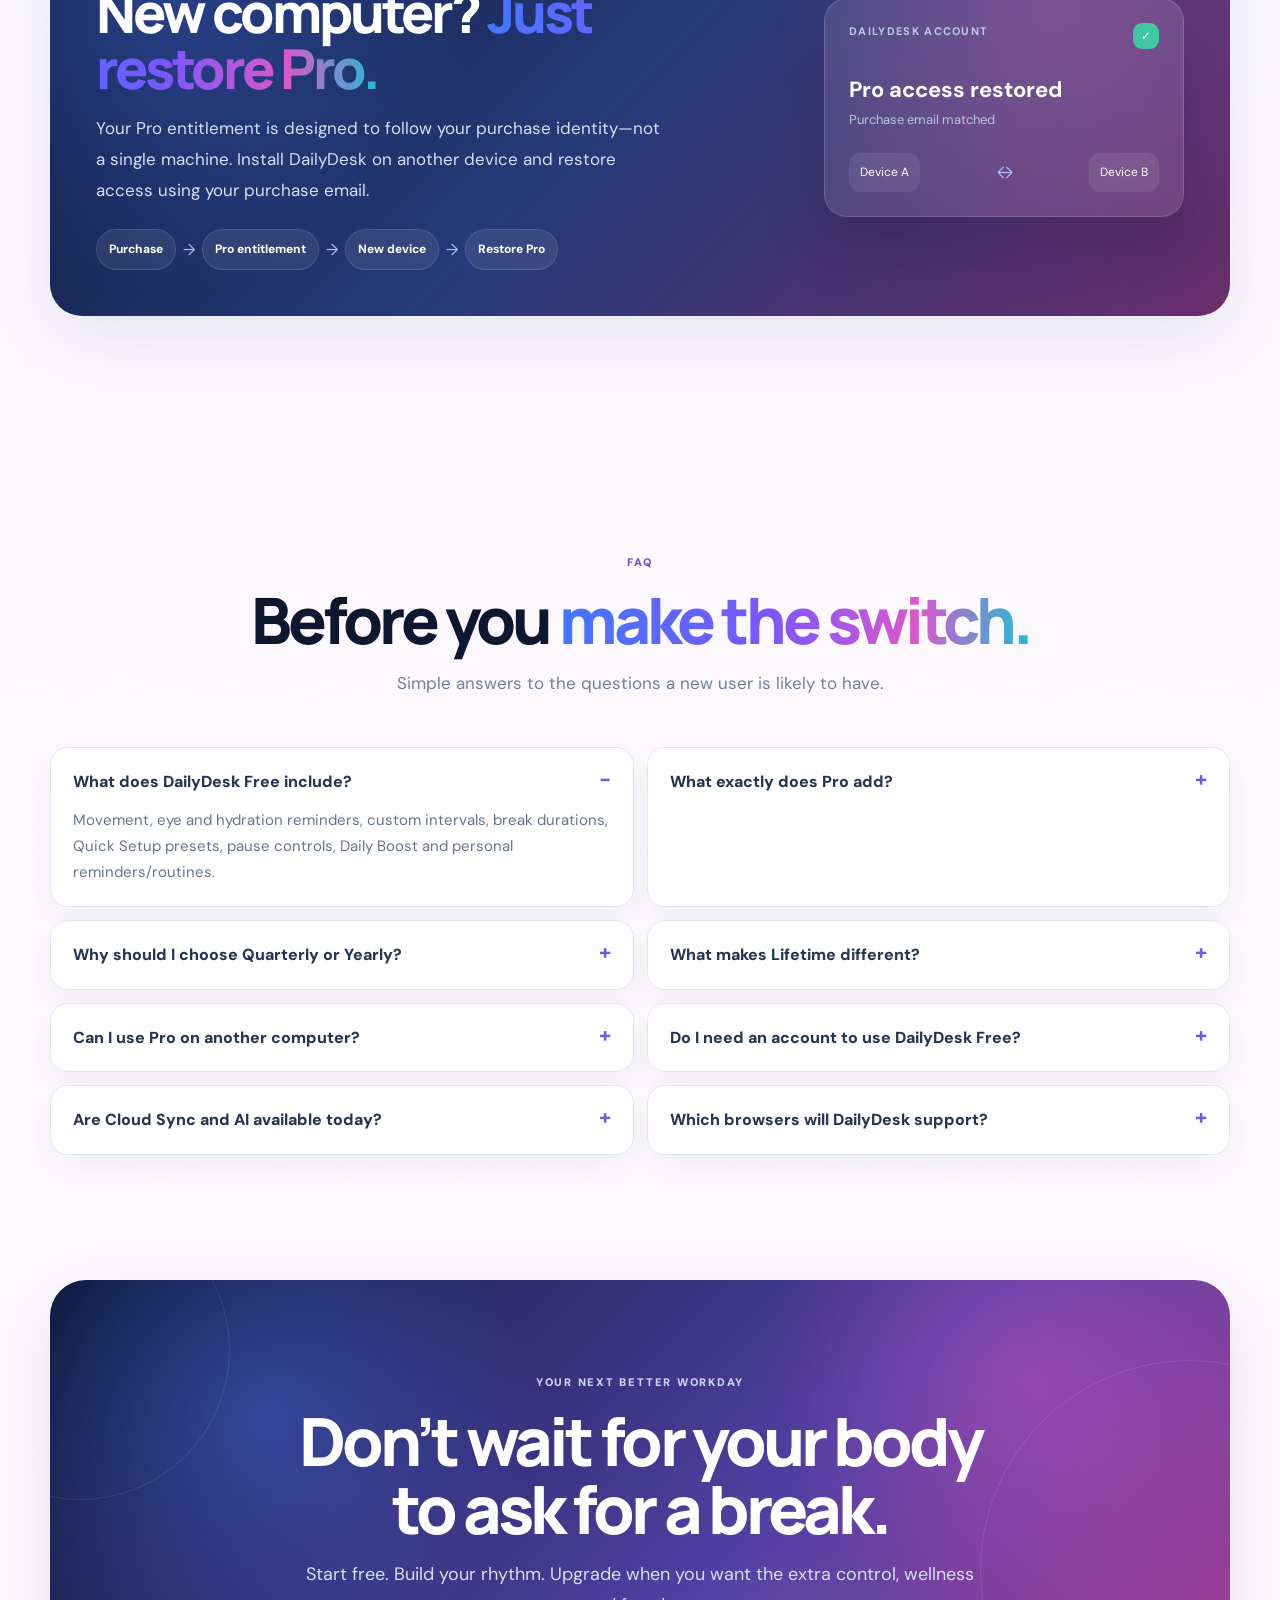
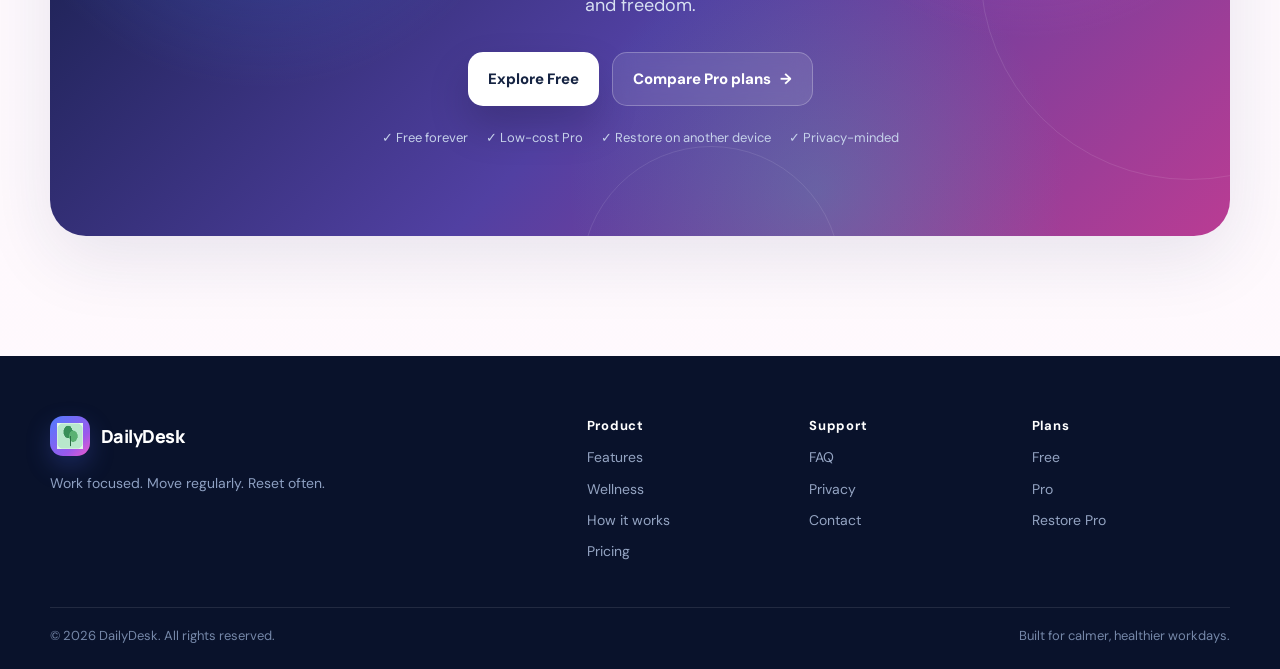
==== commit 594f133e: "v7" ====
--- a/index.html
+++ b/index.html
@@ -13,6 +13,7 @@
   <link rel="stylesheet" href="styles.css">
 </head>
 <body>
+  <div class="scroll-progress" id="scrollProgress" aria-hidden="true"></div>
   <div class="site-bg" aria-hidden="true">
     <div class="mesh mesh-1"></div><div class="mesh mesh-2"></div><div class="mesh mesh-3"></div>
     <div class="stars"></div>
@@ -261,6 +262,26 @@
       nav.classList.remove('open');
       menuBtn?.setAttribute('aria-expanded', 'false');
     }));
+
+    // Active section navigation + page scroll progress.
+    const sectionIds = ['features','wellness','how','pricing','faq'];
+    const sectionLinks = [...document.querySelectorAll('.nav a[href^=\"#\"]')];
+    const sectionObserver = new IntersectionObserver((entries) => {
+      entries.forEach(entry => {
+        if (!entry.isIntersecting) return;
+        sectionLinks.forEach(link => link.classList.toggle('active', link.getAttribute('href') === '#' + entry.target.id));
+      });
+    }, { rootMargin: '-35% 0px -55% 0px', threshold: 0 });
+    sectionIds.forEach(id => { const el = document.getElementById(id); if (el) sectionObserver.observe(el); });
+
+    const scrollProgress = document.getElementById('scrollProgress');
+    const updateProgress = () => {
+      const max = document.documentElement.scrollHeight - window.innerHeight;
+      const value = max > 0 ? (window.scrollY / max) * 100 : 0;
+      if (scrollProgress) scrollProgress.style.width = value + '%';
+    };
+    window.addEventListener('scroll', updateProgress, { passive: true });
+    updateProgress();
 
     const observer = new IntersectionObserver((entries) => {
       entries.forEach(entry => {
--- a/styles.css
+++ b/styles.css
@@ -1,155 +1,142 @@
-:root{--ink:#10162b;--muted:#66728a;--line:#dfe6f1;--soft:#f5f7fb;--white:#fff;--blue:#3d73ff;--violet:#7d54ff;--pink:#ef5bd9;--cyan:#27c7e5;--mint:#37c89b;--amber:#f4a63a;--navy:#09122b;--shadow:0 24px 70px rgba(31,42,74,.11)}
-*{box-sizing:border-box}html{scroll-behavior:smooth}body{margin:0;font-family:"DM Sans",Arial,sans-serif;color:var(--ink);background:#fbfcff;overflow-x:hidden}a{color:inherit;text-decoration:none}button{font:inherit}.site-bg{position:fixed;inset:0;z-index:-3;overflow:hidden;background:linear-gradient(180deg,#fcfdff 0%,#f7f9ff 52%,#fcfbff 100%)}.mesh{position:absolute;border-radius:50%;filter:blur(50px);opacity:.42;animation:drift 16s ease-in-out infinite}.mesh-1{width:520px;height:520px;left:-180px;top:90px;background:radial-gradient(circle,#6e88ff 0%,rgba(110,136,255,0) 72%)}.mesh-2{width:440px;height:440px;right:-150px;top:330px;background:radial-gradient(circle,#e96de4 0%,rgba(233,109,228,0) 72%);animation-delay:-5s}.mesh-3{width:480px;height:480px;left:35%;bottom:-300px;background:radial-gradient(circle,#39d6bf 0%,rgba(57,214,191,0) 72%);animation-delay:-9s}.stars{position:absolute;inset:0;background-image:radial-gradient(circle at 20% 28%,rgba(64,91,160,.08) 1px,transparent 1px),radial-gradient(circle at 78% 52%,rgba(132,66,167,.07) 1px,transparent 1px);background-size:36px 36px,42px 42px;opacity:.5}.section{width:min(1180px,calc(100% - 40px));margin-inline:auto}.header{position:sticky;top:0;z-index:50;padding:14px 0}.nav-wrap{width:min(1180px,calc(100% - 28px));margin:auto;height:62px;padding:0 12px 0 16px;display:flex;align-items:center;justify-content:space-between;border:1px solid rgba(221,228,240,.9);border-radius:20px;background:rgba(255,255,255,.78);backdrop-filter:blur(18px);box-shadow:0 12px 35px rgba(35,52,86,.06)}.brand{display:flex;align-items:center;gap:10px;font-weight:800}.brand-icon{width:34px;height:34px;border-radius:10px;display:grid;place-items:center;background:linear-gradient(135deg,#4d7dff,#995ce9);box-shadow:0 8px 22px rgba(74,102,235,.25)}.brand-icon img{width:22px;height:22px}.brand-name{font:800 16px Manrope}.nav{display:flex;align-items:center;gap:4px}.nav a{padding:10px 12px;font-size:11px;color:#58657a;border-radius:10px}.nav a:hover{color:#15203a;background:#f2f5fa}.nav-button{color:#fff!important;background:linear-gradient(135deg,#3c73ff,#7858ff);box-shadow:0 8px 22px rgba(79,102,237,.24);margin-left:4px}.menu-btn{display:none;border:0;background:none;padding:8px}.menu-btn span{display:block;width:22px;height:2px;background:#172038;margin:4px;border-radius:5px}
-.hero{min-height:720px;display:grid;grid-template-columns:1.02fr .98fr;gap:55px;align-items:center;padding-top:62px;padding-bottom:74px}.hero-copy{max-width:650px}.pill{display:inline-flex;align-items:center;gap:9px;padding:9px 12px;border-radius:999px;font-size:9px;font-weight:800;letter-spacing:.12em}.gradient-pill{color:#4c5a75;background:linear-gradient(90deg,rgba(61,115,255,.08),rgba(236,92,217,.08));border:1px solid rgba(126,111,213,.14)}.pulse{width:7px;height:7px;border-radius:50%;background:linear-gradient(135deg,var(--blue),var(--pink));box-shadow:0 0 0 6px rgba(93,101,237,.08);animation:pulse 2s infinite}.hero h1{font:800 clamp(52px,7vw,88px)/.95 Manrope;letter-spacing:-.065em;margin:22px 0 24px}.hero h1 span,.section-intro h2 span,.reason-copy h3 span,.restore-copy h2 span{background:linear-gradient(90deg,#4679ff 0%,#7655ff 45%,#e35ed1 100%);-webkit-background-clip:text;background-clip:text;color:transparent}.hero-sub{max-width:650px;color:#67738a;font-size:16px;line-height:1.75;margin:0}.hero-actions{display:flex;gap:12px;flex-wrap:wrap;margin-top:28px}.button{display:inline-flex;align-items:center;justify-content:center;gap:8px;min-height:50px;padding:0 18px;border-radius:14px;font-size:12px;font-weight:800;transition:.25s ease}.button:hover{transform:translateY(-2px)}.primary{background:linear-gradient(135deg,#3d73ff,#7e55ff);color:#fff;box-shadow:0 18px 35px rgba(72,99,232,.24)}.secondary{background:#fff;border:1px solid #dfe5ef;color:#22304b;box-shadow:0 10px 22px rgba(36,51,82,.05)}.hero-proof{display:flex;gap:18px;flex-wrap:wrap;margin-top:18px;color:#778398;font-size:9px}.hero-proof b{color:#3e73ff;margin-right:4px}.hero-art{position:relative;min-height:590px;display:grid;place-items:center}.orbit{position:absolute;border:1px solid rgba(91,108,212,.16);border-radius:50%;transition:transform .25s ease}.orbit-a{width:430px;height:430px}.orbit-b{width:530px;height:530px}.orbit-c{width:650px;height:650px;border-color:rgba(229,89,214,.1)}.app-card{position:relative;width:min(520px,100%);padding:17px;border-radius:26px;background:linear-gradient(180deg,rgba(255,255,255,.98),rgba(246,249,255,.95));border:1px solid #d9e1ee;box-shadow:0 45px 100px rgba(36,51,89,.18),0 4px 20px rgba(71,88,130,.08);z-index:2;animation:float 6s ease-in-out infinite}.app-top,.greeting,.next-card,.mini,.app-bottom,.brand-mini,.status{display:flex;align-items:center}.app-top{justify-content:space-between}.brand-mini{gap:8px;font-size:9px;font-weight:800;color:#20304a}.brand-mini img{width:22px}.status{gap:5px;padding:6px 8px;border-radius:999px;background:#edf9f3;color:#29986f;font-size:7px;font-weight:800}.status i,.tiny-dot{width:6px;height:6px;border-radius:50%;background:#38c89b}.greeting{justify-content:space-between;margin-top:24px}.greeting small{font-size:7px;letter-spacing:.13em;color:#8390a5;font-weight:800}.greeting h3{font:800 20px Manrope;letter-spacing:-.04em;margin:8px 0 0}.avatar{width:36px;height:36px;border-radius:12px;background:linear-gradient(135deg,#eef2ff,#f6eaff);display:grid;place-items:center;font-size:9px;font-weight:800;color:#6558ae}.next-card{justify-content:space-between;gap:20px;margin-top:18px;padding:18px;border-radius:19px;background:linear-gradient(135deg,#f0f6ff 0%,#fbf2ff 100%);border:1px solid #dee7f3}.next-card small{font-size:7px;color:#7888a0;letter-spacing:.11em;font-weight:800}.next-card strong{display:block;font:800 48px Manrope;letter-spacing:-.06em;margin-top:5px}.next-card strong span{font-size:12px;letter-spacing:0;color:#728099;margin-left:4px}.next-card p{font-size:8px;color:#6d7a90;margin:3px 0 10px;max-width:250px}.track{height:5px;background:#e2e9f6;border-radius:99px;overflow:hidden}.track i{display:block;width:72%;height:100%;background:linear-gradient(90deg,#4e7cff,#be61e8);border-radius:99px}.score{min-width:82px;display:flex;flex-direction:column;align-items:center;gap:7px}.score div{width:82px;height:82px;border-radius:50%;display:grid;place-items:center;font:800 21px Manrope;color:#385fd0;background:conic-gradient(#4b79ff 0 72%,#e8eef9 72% 100%);position:relative}.score div:before{content:"";position:absolute;inset:8px;border-radius:50%;background:#f7faff}.score div span,.score div{z-index:0}.score div span{position:relative;font-size:8px}.score small{font-size:7px;color:#8a97aa}.mini-grid{display:grid;grid-template-columns:1fr 1fr;gap:8px;margin-top:10px}.mini{gap:9px;padding:10px;border:1px solid #e7ebf3;background:#fff;border-radius:14px}.mini .ico{width:28px;height:28px;border-radius:9px;display:grid;place-items:center;font-weight:800}.ico-blue{background:#eaf1ff;color:#4b78ec}.ico-mint{background:#e9fbf5;color:#31ad86}.ico-cyan{background:#e8faff;color:#2da8c5}.ico-pink{background:#fff0fb;color:#c958ae}.mini div{flex:1}.mini b{display:block;font-size:9px}.mini small{display:block;color:#8b97aa;font-size:7px;margin-top:2px}.mini em{font-style:normal;font-size:6px;color:#5d6d84}.app-bottom{justify-content:space-between;margin-top:13px;padding:11px 3px 0;border-top:1px solid #edf0f5;color:#728098;font-size:8px}.bars{height:28px;display:flex;align-items:end;gap:3px}.bars i{width:5px;height:var(--h);border-radius:4px;background:linear-gradient(180deg,#507cff,#9b62df)}.float-card{position:absolute;display:flex;align-items:center;gap:9px;padding:10px 12px;background:rgba(255,255,255,.92);border:1px solid #e0e6f1;border-radius:14px;box-shadow:0 20px 40px rgba(34,46,78,.12);z-index:4;animation:float 5.5s ease-in-out infinite}.float-card span{width:28px;height:28px;border-radius:9px;display:grid;place-items:center;background:#f0f3ff}.float-card b{display:block;font-size:8px}.float-card small{display:block;font-size:7px;color:#8590a4;margin-top:2px}.float-water{right:-10px;top:120px;animation-delay:-1.2s}.float-well{left:-22px;bottom:130px;animation-delay:-3s}.float-break{right:8px;bottom:48px;animation-delay:-2s}
-.brand-strip{display:flex;align-items:center;justify-content:space-between;gap:25px;padding:22px 24px;border-radius:22px;background:rgba(255,255,255,.76);border:1px solid #e2e7f0;box-shadow:0 14px 40px rgba(31,48,80,.05)}.mini-label{display:block;font-size:8px;letter-spacing:.14em;font-weight:800;color:#7a879b}.strip-copy strong{display:block;font-size:13px;margin-top:5px}.browser-row{display:flex;gap:7px;flex-wrap:wrap;justify-content:flex-end}.browser-row span{padding:9px 11px;border-radius:999px;background:linear-gradient(90deg,#f1f5ff,#fff0fb);border:1px solid #e0e6f1;color:#647189;font-size:8px;font-weight:700}
-.content-section{padding-top:120px;padding-bottom:100px}.section-intro{max-width:760px;margin-bottom:45px}.section-intro.center{margin-inline:auto;text-align:center}.eyebrow{display:inline-block;font-size:8px;letter-spacing:.15em;font-weight:900}.eyebrow.blue{color:#5078ee}.eyebrow.pink{color:#d053b4}.eyebrow.violet{color:#7459d7}.eyebrow.green{color:#34a980}.eyebrow.light{color:#b7c7e4}.section-intro h2{font:800 clamp(38px,5vw,60px)/1.02 Manrope;letter-spacing:-.055em;margin:12px 0 15px}.section-intro p{margin:0;color:#778399;font-size:14px;line-height:1.75}.feature-bento{display:grid;grid-template-columns:repeat(12,1fr);gap:13px}.feature{grid-column:span 4;min-height:270px;padding:22px;border-radius:23px;background:rgba(255,255,255,.86);border:1px solid #e1e7f0;box-shadow:0 14px 34px rgba(40,53,86,.05);transition:.25s ease;position:relative;overflow:hidden}.feature:hover{transform:translateY(-5px);box-shadow:0 24px 50px rgba(40,53,86,.10);border-color:#ccd7e8}.feature-large{grid-column:span 8;min-height:270px}.feature.wide{grid-column:span 8}.feature-wide2{grid-column:span 8}.feature-icon{width:40px;height:40px;border-radius:13px;display:grid;place-items:center;font-weight:900;margin-bottom:18px}.blue-icon{background:linear-gradient(135deg,#eaf1ff,#f2edff);color:#4a76ee}.mint-icon{background:#e8fbf5;color:#2ea982}.aqua-icon{background:#e8fbff;color:#2ca8c5}.violet-icon{background:#f0eaff;color:#7655d9}.amber-icon{background:#fff6e6;color:#d98924}.pink-icon{background:#fff0fb;color:#ca55b2}.indigo-icon{background:#eef0ff;color:#6174df}.cyan-icon{background:#e9fbff;color:#2ca9c8}.coral-icon{background:#fff1ee;color:#db6c61}.feature-number{position:absolute;right:18px;top:22px;font-size:7px;letter-spacing:.12em;color:#a3adbd;font-weight:800}.feature h3{font:800 19px Manrope;letter-spacing:-.03em;margin:0 0 8px}.feature p{margin:0;color:#748097;font-size:10px;line-height:1.7}.feature-ui{position:absolute;left:22px;right:22px;bottom:20px;padding:13px 14px;border-radius:14px;background:linear-gradient(135deg,#f3f6ff,#fbf2ff);border:1px solid #e4e8f1;display:flex;align-items:end;gap:12px}.feature-ui b{font-size:8px;color:#748299}.feature-ui strong{font:800 20px Manrope;margin-left:auto}.spark{height:29px;display:flex;align-items:end;gap:3px}.spark i{width:6px;height:var(--h);background:linear-gradient(180deg,#5680ff,#b060df);border-radius:4px}.progress-chip,.choice-row,.duration-row,.preset-row{display:flex;align-items:center;gap:6px;flex-wrap:wrap}.progress-chip{margin-top:22px}.progress-chip span{width:9px;height:9px;border-radius:3px;background:#7f9df8}.progress-chip span:nth-child(2){opacity:.75}.progress-chip span:nth-child(3){opacity:.5}.progress-chip span:nth-child(4){opacity:.3}.progress-chip b{font-size:8px;color:#6b7890;margin-left:4px}.water-dots{display:flex;gap:5px;margin-top:28px}.water-dots i{width:12px;height:28px;border-radius:8px 8px 11px 11px;background:linear-gradient(180deg,#58d5e8,#56a8ee);display:block;transform:skewY(-3deg)}.water-dots .muted{opacity:.2}.choice-row{margin-top:22px}.choice-row span,.duration-row span,.preset-row span{padding:7px 9px;border-radius:8px;background:#f4f6fa;color:#738198;font-size:7px;font-weight:800;border:1px solid #e6eaf1}.choice-row .active,.duration-row .active,.preset-row .active{background:#edf2ff;color:#5476df;border-color:#cfdbff}.choice-row small{font-size:7px;color:#95a0b2}.wide{display:grid;grid-template-columns:auto 1fr;column-gap:16px;align-items:start}.wide .feature-icon{grid-row:span 2}.wide-copy{padding-top:3px}.wide .duration-row{grid-column:2;margin-top:18px}.pause-demo{display:flex;justify-content:space-between;align-items:center;padding:12px;margin-top:20px;background:#f7f9fb;border:1px solid #e8ebf2;border-radius:13px}.pause-demo b{font-size:8px}.pause-demo span{font-size:7px;color:#7f8ca0}.pause-demo i{font-style:normal;width:24px;height:24px;border-radius:7px;display:grid;place-items:center;background:#eaf8f3;color:#319e7a}.feature blockquote{margin:22px 0 0;padding:12px;border-left:3px solid #7b6ae8;border-radius:4px 10px 10px 4px;background:#f8f7ff;color:#6d6889;font-size:8px;font-style:italic}.feature blockquote span{float:right;color:#7c71cc}.routine-list{display:grid;grid-template-columns:1fr;gap:7px;margin-top:18px}.routine-list span{padding:9px;border-radius:9px;background:#f7f9fc;border:1px solid #e7ebf2;color:#6f7d92;font-size:7px}.routine-list b{color:#3e6fe5;margin-right:8px}
-.wellness-section{position:relative;background:linear-gradient(135deg,#101a3c 0%,#1f2b5c 50%,#311c58 100%);color:#fff;overflow:hidden;margin-top:35px}.wellness-section:before{content:"";position:absolute;inset:0;background:radial-gradient(circle at 10% 20%,rgba(79,124,255,.25),transparent 38%),radial-gradient(circle at 88% 70%,rgba(234,87,219,.2),transparent 36%)}.wellness-glow{position:absolute;width:520px;height:520px;right:-200px;top:-220px;border-radius:50%;background:radial-gradient(circle,rgba(85,138,255,.55),transparent 66%);filter:blur(10px)}.wellness-grid{display:grid;grid-template-columns:1fr 1fr;align-items:center;min-height:720px;padding-top:100px;padding-bottom:100px;position:relative;z-index:1}.wellness-copy{max-width:610px}.wellness-copy h2{font:800 clamp(38px,5vw,60px)/1.03 Manrope;letter-spacing:-.055em;margin:14px 0 16px}.wellness-copy p{color:#b8c5dd;font-size:14px;line-height:1.75}.wellness-items{display:grid;grid-template-columns:1fr 1fr;gap:9px;margin-top:28px}.wellness-items>div{display:flex;gap:10px;padding:13px;border-radius:14px;background:rgba(255,255,255,.06);border:1px solid rgba(255,255,255,.08)}.wellness-items span{width:29px;height:29px;border-radius:9px;display:grid;place-items:center;background:linear-gradient(135deg,rgba(80,125,255,.25),rgba(238,94,220,.2));color:#dbe2ff}.wellness-items b{font-size:9px;display:block}.wellness-items small{display:block;color:#98a9c5;font-size:7px;line-height:1.55;margin-top:3px}.light-link{display:inline-flex;gap:7px;margin-top:24px;color:#fff;font-size:10px;font-weight:800}.wellness-art{min-height:560px;position:relative;display:grid;place-items:center}.well-card.main-card{width:320px;min-height:430px;padding:18px;border-radius:28px;background:linear-gradient(180deg,#fff,#edf2ff);color:#1d2d4e;box-shadow:0 40px 90px rgba(0,0,0,.25);position:relative;z-index:2;animation:float 6.4s ease-in-out infinite}.well-top{display:flex;justify-content:space-between;color:#6580cc;font-size:8px;font-weight:800}.well-pro{letter-spacing:.12em}.person{height:180px;position:relative;display:grid;place-items:center}.person-head{position:absolute;width:75px;height:75px;border-radius:50%;top:40px;background:linear-gradient(180deg,#e1a97e,#bd805d);box-shadow:0 4px 0 rgba(96,55,31,.08)}.person-head:before{content:"";position:absolute;width:80px;height:35px;left:-2px;top:-10px;border-radius:55px 55px 25px 25px;background:#2e2536}.person-body{position:absolute;width:145px;height:110px;bottom:0;border-radius:32px 32px 16px 16px;background:linear-gradient(135deg,#4e75df,#6d56d4)}.person-arm{position:absolute;width:20px;height:95px;border-radius:20px;background:#d39a70;bottom:20px}.a1{left:77px;transform:rotate(18deg)}.a2{right:77px;transform:rotate(-18deg)}.well-message{padding:16px;border-radius:16px;background:#fff}.well-message small{font-size:7px;color:#6c7a92;letter-spacing:.12em;font-weight:800}.well-message strong{display:block;font:800 21px/1.15 Manrope;margin-top:8px;letter-spacing:-.04em}.well-timer{display:flex;align-items:center;gap:8px;margin-top:13px;color:#73839d;font-size:8px}.well-timer i{width:7px;height:7px;border-radius:50%;background:#4cc9a2}.well-card.back-card{position:absolute;width:255px;padding:18px;right:24px;top:25px;border-radius:22px;background:rgba(255,255,255,.08);border:1px solid rgba(255,255,255,.12);backdrop-filter:blur(9px);transform:rotate(7deg);z-index:1}.back-card span{font-size:7px;color:#b6c7ff;letter-spacing:.12em}.back-card b{display:block;margin-top:9px;font-size:12px}.back-card small{display:block;color:#9eabc2;font-size:8px;margin-top:4px}.well-orbit{position:absolute;border:1px solid rgba(132,152,231,.23);border-radius:50%}.orbit-w1{width:420px;height:420px}.orbit-w2{width:540px;height:540px;border-color:rgba(236,90,214,.16)}
-.how-section{padding-top:105px;padding-bottom:105px}.how-grid{display:grid;grid-template-columns:1fr 54px 1fr 54px 1fr;gap:12px;align-items:center}.how-card{position:relative;padding:27px;border-radius:22px;background:rgba(255,255,255,.86);border:1px solid #e1e6ef;box-shadow:0 16px 35px rgba(36,52,83,.05)}.step{position:absolute;top:15px;right:16px;font-size:8px;color:#9aa6b7;font-weight:800}.how-icon{width:42px;height:42px;border-radius:13px;display:grid;place-items:center;background:linear-gradient(135deg,#ecf2ff,#fff0fa);color:#5b72df;font-weight:900;margin-bottom:20px}.how-card h3{font:800 19px Manrope;margin:0 0 8px}.how-card p{font-size:10px;color:#738097;line-height:1.7;margin:0}.connector{text-align:center;color:#a2acc0;font-size:19px}.connector span{display:inline-block;animation:arrow 2s ease-in-out infinite}.browser-note{display:flex;gap:12px;align-items:center;max-width:850px;margin:34px auto 0;padding:14px 17px;border-radius:17px;background:linear-gradient(90deg,#f2f6ff,#fbf2ff);border:1px solid #e1e6ef}.browser-icon{width:35px;height:35px;border-radius:11px;display:grid;place-items:center;background:linear-gradient(135deg,#3d73ff,#7a57e8);color:#fff}.browser-note b{display:block;font-size:9px}.browser-note span{display:block;margin-top:4px;font-size:8px;color:#7d889b}
-.pricing-section{position:relative;padding-top:115px;padding-bottom:100px;overflow:hidden}.pricing-bg{position:absolute;inset:0;background:radial-gradient(circle at 10% 45%,rgba(69,123,255,.11),transparent 28%),radial-gradient(circle at 88% 40%,rgba(226,87,215,.10),transparent 26%);pointer-events:none}.pricing-value-bar{position:relative;display:grid;grid-template-columns:repeat(3,1fr);gap:10px;margin:35px 0 18px}.pricing-value-bar>div{display:flex;gap:10px;align-items:center;padding:15px 17px;background:rgba(255,255,255,.8);border:1px solid #e1e6ef;border-radius:17px}.vicon{width:31px;height:31px;border-radius:10px;display:grid;place-items:center;background:#e9f8f2;color:#319b78;font-size:12px}.vicon.pro{background:#f4edff;color:#7351cf}.vicon.save{background:#fff2e5;color:#cf8120}.pricing-value-bar b{display:block;font-size:9px}.pricing-value-bar small{display:block;color:#7d899c;font-size:7px;margin-top:3px}.pricing-grid{position:relative;display:grid;grid-template-columns:repeat(4,1fr);gap:14px}.price-card{position:relative;min-height:560px;padding:24px 22px;border-radius:25px;background:rgba(255,255,255,.92);border:1px solid #dfe6ef;box-shadow:0 20px 48px rgba(36,52,84,.06);transition:transform .28s ease,opacity .28s ease,filter .28s ease,box-shadow .28s ease,border-color .28s ease;outline:none;overflow:hidden}.price-card:hover,.price-card.is-current{transform:translateY(-8px);box-shadow:0 30px 65px rgba(47,66,106,.13);border-color:#c8d5e9}.card-accent{position:absolute;left:0;right:0;top:0;height:4px;background:linear-gradient(90deg,#4e7cff,#9c62df)}.accent-blue{background:linear-gradient(90deg,#487bff,#6ea1ff)}.accent-cyan{background:linear-gradient(90deg,#2bc2dc,#5f91ff)}.accent-violet{background:linear-gradient(90deg,#7957ff,#b25be8)}.accent-pink{background:linear-gradient(90deg,#eb5ad4,#f68fbb)}.plan-kicker{display:inline-flex;padding:7px 9px;border-radius:999px;background:#f4f6fa;color:#77859a;font-size:7px;letter-spacing:.12em;font-weight:900}.price-card h3{font:800 21px Manrope;letter-spacing:-.04em;margin:19px 0 4px}.price{display:flex;align-items:baseline;gap:6px}.price strong{font:800 46px Manrope;letter-spacing:-.06em}.price span{font-size:9px;color:#7d899d}.price-card>p{min-height:66px;color:#748197;font-size:9.5px;line-height:1.65;margin:11px 0}.save-box{min-height:52px;display:flex;align-items:center;justify-content:space-between;gap:9px;padding:10px 11px;border-radius:13px;background:linear-gradient(135deg,#eff7ff,#f9f0ff);border:1px solid #e0e6f1}.save-box b{display:block;color:#4e6fe0;font-size:10px}.save-box span{display:block;color:#8793a6;font-size:7px;margin-top:2px}.save-box>strong{font:800 12px Manrope;color:#384b76;text-align:right}.save-box.neutral{background:#f8f9fb}.save-box.neutral b{color:#54637a}.price-card ul{list-style:none;padding:0;margin:20px 0 20px}.price-card li{position:relative;padding-left:17px;margin:10px 0;font-size:8.5px;color:#40516b}.price-card li:before{content:"✓";position:absolute;left:0;color:#4d78eb;font-weight:900}.plan-btn{display:flex;align-items:center;justify-content:center;gap:8px;position:absolute;left:22px;right:22px;bottom:20px;min-height:45px;border-radius:13px;background:#fff;border:1px solid #d5deeb;font-size:10px;font-weight:900;transition:.25s ease}.plan-btn:hover{background:#f3f6ff;border-color:#bac9e4;transform:translateY(-1px)}.price-card.is-current .plan-btn,.price-card:hover .plan-btn{background:linear-gradient(135deg,#3d73ff,#7659e9);color:#fff;border-color:transparent;box-shadow:0 15px 28px rgba(75,100,224,.22)}.pricing-grid.is-interacting .price-card:not(.is-current){opacity:.58;filter:saturate(.72) scale(.985)}.pricing-grid.is-interacting .price-card.is-current{opacity:1;filter:none}.hover-hint{display:flex;justify-content:center;gap:10px;flex-wrap:wrap;margin-top:15px;font-size:8px;color:#8d98aa}.hover-hint b{color:#596a85}.pricing-reason{display:grid;grid-template-columns:1.2fr .8fr;gap:30px;margin-top:70px;padding:30px;border-radius:25px;background:linear-gradient(135deg,#fff,#f7f9ff);border:1px solid #e0e6ef;box-shadow:0 18px 40px rgba(40,54,85,.05)}.reason-copy h3{font:800 32px/1.12 Manrope;letter-spacing:-.045em;margin:11px 0}.reason-copy p{font-size:10px;color:#788499;line-height:1.75;margin:0;max-width:700px}.reason-grid{display:grid;grid-template-columns:1fr 1fr;gap:9px}.reason-grid div{padding:18px;border-radius:15px;background:#fff;border:1px solid #e7ebf2;text-align:center}.reason-grid b{display:block;font:800 27px Manrope;background:linear-gradient(90deg,#4a76ff,#d158dc);-webkit-background-clip:text;color:transparent}.reason-grid span{display:block;color:#8190a4;font-size:7px;margin-top:4px}.compare{margin-top:75px}.compare-head{display:flex;justify-content:space-between;align-items:end;gap:25px}.compare-head h3{font:800 28px Manrope;letter-spacing:-.04em;margin:10px 0 0}.compare-head p{max-width:430px;color:#7a879a;font-size:9px;line-height:1.7}.compare-table{margin-top:18px;background:#fff;border:1px solid #dfe5ee;border-radius:18px;overflow:hidden}.compare-row{display:grid;grid-template-columns:1fr 90px 90px;align-items:center;padding:13px 16px;border-top:1px solid #edf0f4;font-size:8.5px}.compare-row:first-child{border-top:0}.compare-row b{text-align:center;color:#8390a2}.compare-row.head{background:#f6f8fb;color:#30415d;font-weight:900}.compare-row.head b{color:#60718a}.compare-row.pro-row{background:linear-gradient(90deg,rgba(78,120,255,.03),rgba(215,88,214,.04))}.compare-row.pro-row b:last-child{color:#4e72df}.compare-row.planned b:last-child{color:#d18a2e}
-.restore-section{padding-top:20px;padding-bottom:90px}.restore-card{position:relative;overflow:hidden;display:grid;grid-template-columns:1fr 320px;gap:25px;align-items:center;padding:34px;border-radius:28px;background:linear-gradient(135deg,#0e1837,#1f2a55 55%,#2a1a55);color:#fff;box-shadow:0 30px 80px rgba(20,31,67,.2)}.restore-card:after{content:"";position:absolute;width:420px;height:420px;right:-190px;top:-190px;border-radius:50%;background:radial-gradient(circle,rgba(92,127,255,.5),transparent 65%);filter:blur(4px)}.restore-copy{position:relative;z-index:1}.restore-copy h2{font:800 38px/1.05 Manrope;letter-spacing:-.05em;margin:11px 0}.restore-copy p{max-width:720px;color:#bdc9de;font-size:10.5px;line-height:1.75}.restore-steps{display:flex;align-items:center;flex-wrap:wrap;gap:7px;margin-top:20px}.restore-steps span{padding:8px 10px;border-radius:9px;background:rgba(255,255,255,.07);border:1px solid rgba(255,255,255,.1);font-size:7.5px;color:#dce4f5}.restore-steps i{font-style:normal;color:#91a2c1}.restore-demo{position:relative;z-index:1;padding:22px;border-radius:20px;background:rgba(255,255,255,.07);border:1px solid rgba(255,255,255,.11);box-shadow:0 20px 40px rgba(0,0,0,.12)}.restore-top{display:flex;justify-content:space-between;font-size:7px;color:#9fb2d0;letter-spacing:.12em}.restore-top b{color:#48c9a1}.restore-demo>strong{display:block;font-size:13px;margin-top:20px}.restore-demo>small{display:block;color:#9fb0ca;font-size:8px;margin-top:3px}.device-line{display:flex;align-items:center;justify-content:space-between;margin-top:20px}.device-line span{padding:8px 9px;border-radius:8px;background:rgba(255,255,255,.06);font-size:7px;color:#d0dcf1}.device-line i{font-style:normal;color:#6e86b2}
-.faq-section{padding-top:40px;padding-bottom:95px}.faq-grid{display:grid;grid-template-columns:1fr 1fr;gap:10px;margin-top:35px}.faq-grid details{background:rgba(255,255,255,.85);border:1px solid #dfe5ef;border-radius:17px;padding:17px 18px;transition:.2s ease}.faq-grid details:hover{transform:translateY(-2px);box-shadow:0 14px 30px rgba(38,53,86,.06)}.faq-grid summary{cursor:pointer;list-style:none;display:flex;justify-content:space-between;gap:20px;font-size:10px;font-weight:900}.faq-grid summary::-webkit-details-marker{display:none}.faq-grid summary:after{content:"+";color:#8995a8;font-size:18px;font-weight:400}.faq-grid details[open] summary:after{content:"−"}.faq-grid p{font-size:9px;color:#788499;line-height:1.75;margin:10px 0 0}.final-section{padding-bottom:95px}.final-card{position:relative;overflow:hidden;text-align:center;padding:82px 25px;border-radius:34px;background:linear-gradient(135deg,#0b1532,#1d2752 50%,#2c1d57);color:#fff;box-shadow:0 35px 90px rgba(26,38,75,.22)}.final-orb{position:absolute;border-radius:50%;filter:blur(30px);opacity:.45}.orb-1{width:380px;height:380px;left:-150px;bottom:-220px;background:#4d77ff}.orb-2{width:340px;height:340px;right:-100px;top:-190px;background:#e35ad5}.orb-3{width:220px;height:220px;left:45%;top:-140px;background:#2dc7bd}.final-card h2{font:800 clamp(40px,5vw,62px)/1.02 Manrope;letter-spacing:-.055em;margin:13px 0}.final-card p{max-width:650px;margin:0 auto;color:#b8c5dc;font-size:13px;line-height:1.75}.centered{justify-content:center}.light-btn{background:#fff;color:#18233e}.glass-btn{background:rgba(255,255,255,.08);border:1px solid rgba(255,255,255,.17);color:#fff}.final-proof{position:relative;display:flex;justify-content:center;gap:15px;flex-wrap:wrap;margin-top:22px;color:#96a7c4;font-size:8px}.footer{padding-bottom:24px}.footer-main{display:flex;justify-content:space-between;gap:40px;padding-top:28px;padding-bottom:28px;border-top:1px solid #e3e8ef}.footer-brand p{font-size:9px;color:#8a96a8;margin:9px 0 0}.footer-links{display:flex;gap:70px}.footer-links div{display:flex;flex-direction:column;gap:8px}.footer-links b{font-size:9px}.footer-links a{font-size:8px;color:#7d899b}.footer-links a:hover{color:#4a70dd}.footer-bottom{display:flex;justify-content:space-between;gap:20px;padding-top:15px;border-top:1px solid #edf0f4;color:#98a3b1;font-size:7px}
-.reveal{opacity:0;transform:translateY(24px);transition:opacity .7s ease,transform .7s cubic-bezier(.2,.8,.2,1)}.reveal.visible{opacity:1;transform:none}.delay-1{transition-delay:.08s}.delay-2{transition-delay:.16s}
-@keyframes float{0%,100%{transform:translateY(0)}50%{transform:translateY(-9px)}}@keyframes pulse{0%,100%{transform:scale(1);opacity:1}50%{transform:scale(1.3);opacity:.65}}@keyframes drift{0%,100%{transform:translate3d(0,0,0) scale(1)}50%{transform:translate3d(22px,-18px,0) scale(1.04)}}@keyframes arrow{0%,100%{transform:translateX(0)}50%{transform:translateX(4px)}}
-@media(max-width:1050px){.hero{grid-template-columns:1fr;min-height:auto}.hero-copy{max-width:850px}.hero-art{margin-top:20px}.brand-strip{flex-direction:column;align-items:flex-start}.browser-row{justify-content:flex-start}.feature,.feature-large,.feature.wide,.feature-wide2{grid-column:span 6}.pricing-grid{grid-template-columns:1fr 1fr}.wellness-grid{grid-template-columns:1fr}.wellness-copy{max-width:800px}.how-grid{grid-template-columns:1fr}.connector{display:none}.restore-card{grid-template-columns:1fr}.restore-demo{max-width:430px}.pricing-reason{grid-template-columns:1fr}}
-@media(max-width:760px){.section{width:min(100% - 28px,1180px)}.header{padding:8px 0}.nav-wrap{height:56px}.nav{position:absolute;left:10px;right:10px;top:69px;padding:8px;display:none;flex-direction:column;align-items:stretch;background:rgba(255,255,255,.96);border:1px solid #dfe5ef;border-radius:17px;box-shadow:0 18px 45px rgba(25,42,76,.12);backdrop-filter:blur(18px)}.nav.open{display:flex}.nav a{padding:11px}.nav-button{text-align:center;margin-left:0}.menu-btn{display:block}.hero{padding-top:40px;padding-bottom:50px}.hero h1{font-size:48px}.hero-sub{font-size:13px}.hero-proof{flex-direction:column;gap:6px}.hero-art{min-height:470px}.orbit-a{width:300px;height:300px}.orbit-b{width:370px;height:370px}.orbit-c{width:450px;height:450px}.app-card{width:100%;padding:12px;border-radius:21px}.greeting h3{font-size:16px}.next-card strong{font-size:39px}.mini-grid{gap:6px}.mini{padding:8px}.mini .ico{width:24px;height:24px}.float-water{right:-6px;top:66px}.float-well{left:-7px;bottom:76px}.float-break{right:0;bottom:12px}.brand-strip{padding:17px}.content-section{padding-top:80px;padding-bottom:70px}.section-intro h2{font-size:37px}.feature-bento{grid-template-columns:1fr}.feature,.feature-large,.feature.wide,.feature-wide2{grid-column:auto}.feature-large{min-height:260px}.wellness-grid{padding-top:75px;padding-bottom:75px}.wellness-items{grid-template-columns:1fr}.wellness-copy h2{font-size:38px}.wellness-art{min-height:520px}.main-card{transform:scale(.92)}.back-card{right:3%;top:30px}.pricing-section{padding-top:80px}.pricing-value-bar{grid-template-columns:1fr}.pricing-grid{grid-template-columns:1fr}.price-card{min-height:540px}.pricing-reason{padding:22px}.reason-copy h3{font-size:27px}.reason-grid{grid-template-columns:1fr 1fr}.compare-head{flex-direction:column;align-items:flex-start}.compare-row{grid-template-columns:1fr 60px 60px;font-size:7.5px}.faq-grid{grid-template-columns:1fr}.final-card{padding:65px 18px}.final-card h2{font-size:42px}.final-proof{gap:9px}.footer-main{flex-direction:column}.footer-links{gap:30px;flex-wrap:wrap}.footer-bottom{flex-direction:column}.duration-row{margin-top:14px!important}}
-@media(prefers-reduced-motion:reduce){html{scroll-behavior:auto}.mesh,.float-card,.app-card,.main-card,.pulse,.connector span{animation:none!important}.reveal{opacity:1;transform:none;transition:none}.button,.feature,.price-card{transition:none!important}}
+@import url('https://fonts.googleapis.com/css2?family=DM+Sans:wght@400;500;600;700&family=Manrope:wght@700;800&display=swap');
 
-
-/* ============================================================
-   DAILYDESK V6 VISUAL POLISH
-   Stronger color, readable type, consistent feature grid,
-   interactive motion, and premium visual depth.
-   ============================================================ */
 :root{
-  --ink:#0b1630;
-  --muted:#5f6f87;
-  --line:#d9e2f0;
-  --panel:rgba(255,255,255,.86);
-  --blue:#4276ff;
-  --violet:#7b57f0;
-  --pink:#e85ac8;
-  --cyan:#27bde7;
-  --mint:#3ec9a4;
-  --orange:#ff9b51;
-  --yellow:#ffd86b;
+  --ink:#0d1730;
+  --navy:#09122b;
+  --muted:#62708a;
+  --muted-2:#7c89a0;
+  --line:#dce4f2;
+  --white:#fff;
+  --bg:#f7f9ff;
+  --blue:#4f7cff;
+  --blue-2:#6d54ff;
+  --violet:#8c5cff;
+  --pink:#ef5acb;
+  --rose:#ff718f;
+  --cyan:#25c8df;
+  --mint:#3ccaa0;
+  --amber:#ffad4d;
+  --shadow:0 22px 70px rgba(28,44,84,.10);
+  --shadow-lg:0 35px 100px rgba(28,44,84,.16);
+  --radius:28px;
 }
 
-html{scroll-behavior:smooth}
-body{font-size:16px;overflow-x:hidden}
-body::selection{background:#b9b7ff;color:#0a1430}
-a{transition:transform .25s ease,box-shadow .25s ease,color .25s ease,background .25s ease,border-color .25s ease}
+*{box-sizing:border-box}
+html{scroll-behavior:smooth;scroll-padding-top:104px}
+body{margin:0;font-family:"DM Sans",Arial,sans-serif;color:var(--ink);background:linear-gradient(180deg,#fbfdff 0%,#f7f9ff 48%,#fff9fd 100%);overflow-x:hidden;font-size:16px;line-height:1.6;-webkit-font-smoothing:antialiased}
+a{color:inherit;text-decoration:none}
+button{font:inherit}
+img{max-width:100%;display:block}
+::selection{background:#dcd4ff;color:#241a63}
 
-.site-bg{background:linear-gradient(180deg,#f6f9ff 0%,#edf3ff 26%,#f7f4ff 55%,#fff8fb 80%,#eefcff 100%)}
-.site-bg .mesh-1{background:#5e79ff;opacity:.34;filter:blur(12px);animation:meshFloatOne 14s ease-in-out infinite}
-.site-bg .mesh-2{background:#e45bd2;opacity:.22;animation:meshFloatTwo 16s ease-in-out infinite}
-.site-bg .mesh-3{background:#35c9b4;opacity:.20;animation:meshFloatThree 18s ease-in-out infinite}
-.site-bg .stars{opacity:.45}
-.header{background:rgba(255,255,255,.72);border-bottom:1px solid rgba(138,157,194,.18);backdrop-filter:blur(22px);-webkit-backdrop-filter:blur(22px)}
-.brand-name{background:linear-gradient(90deg,#15234f,#6247dc 55%,#d84bbd);-webkit-background-clip:text;background-clip:text;color:transparent}
-.nav a{font-size:13px;font-weight:800;color:#51617b}
-.nav a:hover{color:#6149dc}
-.nav-button{font-size:13px!important}
+.site-bg{position:fixed;inset:0;z-index:-3;overflow:hidden;background:linear-gradient(180deg,#fbfdff 0%,#f6f8ff 55%,#fffafd 100%)}
+.mesh{position:absolute;border-radius:50%;filter:blur(70px);opacity:.42;animation:drift 18s ease-in-out infinite}
+.mesh-1{width:640px;height:640px;left:-240px;top:40px;background:radial-gradient(circle,#6588ff 0%,rgba(101,136,255,0) 70%)}
+.mesh-2{width:560px;height:560px;right:-190px;top:300px;background:radial-gradient(circle,#ee6dda 0%,rgba(238,109,218,0) 70%);animation-delay:-6s}
+.mesh-3{width:600px;height:600px;left:34%;bottom:-380px;background:radial-gradient(circle,#41d8c0 0%,rgba(65,216,192,0) 68%);animation-delay:-11s}
+.stars{position:absolute;inset:0;background-image:radial-gradient(circle at 18% 24%,rgba(77,96,157,.10) 1.2px,transparent 1.2px),radial-gradient(circle at 77% 55%,rgba(161,79,170,.08) 1.2px,transparent 1.2px);background-size:42px 42px,52px 52px;opacity:.45}
 
-.hero{position:relative}
-.hero::before{content:"";position:absolute;inset:-8% -6% auto;height:440px;background:radial-gradient(circle at 20% 40%,rgba(91,118,255,.14),transparent 34%),radial-gradient(circle at 80% 26%,rgba(232,90,200,.13),transparent 30%),radial-gradient(circle at 60% 100%,rgba(39,189,231,.12),transparent 38%);pointer-events:none;z-index:-1}
-.hero-copy .pill{font-size:12px;letter-spacing:.12em;font-weight:900;padding:11px 15px}
-.hero h1{font-size:clamp(54px,6vw,86px);line-height:.98}
-.hero-sub{font-size:18px;line-height:1.7;color:#556783;max-width:760px}
-.hero-proof{font-size:12px;font-weight:800;color:#62728c}
-.button{font-size:14px;font-weight:900;padding:14px 20px;border-radius:14px}
-.button.primary{background:linear-gradient(135deg,#4276ff,#7353ef 52%,#d34fbe);box-shadow:0 16px 34px rgba(92,83,220,.22)}
-.button.primary:hover{transform:translateY(-3px);box-shadow:0 22px 42px rgba(92,83,220,.28)}
-.button.secondary{background:rgba(255,255,255,.8);border:1px solid #cfdaec;color:#263958}
-.button.secondary:hover{transform:translateY(-3px);background:#fff}
+.section{width:min(1180px,calc(100% - 48px));margin-inline:auto}
 
-.app-card,.well-card,.feature,.how-card,.price-card,.pricing-value-bar,.pricing-reason,.compare-table,.faq-grid details,.browser-note{background:rgba(255,255,255,.88);backdrop-filter:blur(14px);-webkit-backdrop-filter:blur(14px)}
-.app-card{border:1px solid rgba(114,135,181,.22);box-shadow:0 34px 90px rgba(46,64,109,.18);animation:cardFloat 6.5s ease-in-out infinite}
-.float-card{font-size:11px;box-shadow:0 18px 42px rgba(44,62,107,.17);border:1px solid rgba(255,255,255,.85)}
-.float-card b{font-size:12px}.float-card small{font-size:10px}
+/* Navigation */
+.header{position:sticky;top:0;z-index:100;padding:14px 0}
+.nav-wrap{width:min(1180px,calc(100% - 28px));margin:auto;min-height:68px;padding:0 12px 0 16px;display:flex;align-items:center;justify-content:space-between;border:1px solid rgba(212,222,238,.92);border-radius:22px;background:rgba(255,255,255,.82);backdrop-filter:blur(22px);box-shadow:0 16px 44px rgba(35,52,86,.08)}
+.brand{display:flex;align-items:center;gap:11px;font-weight:800;flex:0 0 auto}
+.brand-icon{width:40px;height:40px;border-radius:13px;display:grid;place-items:center;background:linear-gradient(135deg,#4f7cff,#9b59eb 68%,#ef5acb);box-shadow:0 10px 24px rgba(79,102,237,.25)}
+.brand-icon img{width:26px;height:26px}
+.brand-name{font:800 18px/1 Manrope;letter-spacing:-.03em}
+.nav{display:flex;align-items:center;gap:5px}
+.nav a{padding:11px 13px;font-size:14px;font-weight:600;color:#5b6881;border-radius:11px;transition:all .22s ease}
+.nav a:hover,.nav a.active{color:#152142;background:linear-gradient(135deg,#eef3ff,#faf2ff);transform:translateY(-1px)}
+.nav-button{color:#fff!important;background:linear-gradient(135deg,#3e73ff,#8055ff 60%,#d85bc9);box-shadow:0 10px 28px rgba(78,91,226,.25);margin-left:5px;padding-inline:16px!important}
+.nav-button:hover{background:linear-gradient(135deg,#356df5,#7448f8 60%,#d64cbf)!important}
+.menu-btn{display:none;border:0;background:none;padding:9px;border-radius:12px}.menu-btn:hover{background:#f1f4fb}.menu-btn span{display:block;width:23px;height:2.5px;background:#172038;margin:4px;border-radius:5px}
+.scroll-progress{position:fixed;left:0;top:0;height:3px;width:0;background:linear-gradient(90deg,#4f7cff,#8c5cff,#ef5acb,#25c8df);z-index:150;box-shadow:0 0 16px rgba(104,98,255,.35)}
 
-.section-intro h2{font-size:clamp(42px,4.5vw,64px)}
-.section-intro p{font-size:16px;line-height:1.75;color:#61718b;max-width:820px}
-.eyebrow,.mini-label,.plan-kicker,.feature-number{font-size:11px!important;font-weight:900;letter-spacing:.12em}
+/* Hero */
+.hero{min-height:740px;display:grid;grid-template-columns:1.02fr .98fr;gap:56px;align-items:center;padding-top:74px;padding-bottom:82px}
+.hero-copy{max-width:650px}
+.pill{display:inline-flex;align-items:center;gap:10px;padding:11px 15px;border-radius:999px;font-size:12px;font-weight:800;letter-spacing:.12em}
+.gradient-pill{color:#52627c;background:linear-gradient(90deg,rgba(79,124,255,.12),rgba(239,90,203,.12),rgba(37,200,223,.10));border:1px solid rgba(124,110,216,.20);box-shadow:0 10px 26px rgba(78,99,177,.08)}
+.pulse{width:8px;height:8px;border-radius:50%;background:linear-gradient(135deg,var(--blue),var(--pink));box-shadow:0 0 0 7px rgba(98,111,238,.10);animation:pulse 2s infinite}
+.hero h1{font:800 clamp(58px,7.3vw,94px)/.93 Manrope;letter-spacing:-.075em;margin:24px 0 25px}
+.hero h1 span,.section-intro h2 span,.reason-copy h3 span,.restore-copy h2 span{background:linear-gradient(90deg,#4178ff 0%,#7857ff 44%,#db57cc 76%,#20bdd4 100%);-webkit-background-clip:text;background-clip:text;color:transparent}
+.hero-sub{max-width:675px;color:#5f6f89;font-size:18px;line-height:1.78;margin:0}
+.hero-actions{display:flex;gap:13px;flex-wrap:wrap;margin-top:31px}
+.button{display:inline-flex;align-items:center;justify-content:center;gap:9px;min-height:54px;padding:0 20px;border-radius:15px;font-size:15px;font-weight:800;transition:transform .22s ease,box-shadow .22s ease,background .22s ease}
+.button:hover{transform:translateY(-3px)}
+.primary{background:linear-gradient(135deg,#3f76ff,#8255ff 58%,#db58ca);color:#fff;box-shadow:0 18px 38px rgba(77,93,224,.25)}
+.primary:hover{box-shadow:0 24px 46px rgba(77,93,224,.32)}
+.secondary{background:rgba(255,255,255,.9);border:1px solid #d9e2ef;color:#22304b;box-shadow:0 11px 25px rgba(36,51,82,.06)}
+.hero-proof{display:flex;gap:22px;flex-wrap:wrap;margin-top:20px;color:#718099;font-size:13px}
+.hero-proof b{color:#4a78ff;margin-right:6px}
+.hero-art{position:relative;min-height:600px;display:grid;place-items:center}
+.orbit{position:absolute;border:1px solid rgba(91,108,212,.16);border-radius:50%;transition:transform .22s ease}
+.orbit-a{width:450px;height:450px}.orbit-b{width:555px;height:555px}.orbit-c{width:675px;height:675px;border-color:rgba(229,89,214,.11)}
+.app-card{position:relative;width:min(530px,100%);padding:20px;border-radius:28px;background:linear-gradient(180deg,rgba(255,255,255,.99),rgba(246,249,255,.97));border:1px solid #d6e0ef;box-shadow:0 45px 110px rgba(36,51,89,.18),0 7px 22px rgba(71,88,130,.08);z-index:2;animation:float 6.4s ease-in-out infinite}
+.app-top,.greeting,.next-card,.mini,.app-bottom,.brand-mini,.status{display:flex;align-items:center}
+.app-top{justify-content:space-between}.brand-mini{gap:8px;font-size:12px;font-weight:800;color:#20304a}.brand-mini img{width:25px}.status{gap:6px;padding:7px 10px;border-radius:999px;background:#edf9f4;color:#239472;font-size:9px;font-weight:800;letter-spacing:.06em}.status i,.tiny-dot{width:7px;height:7px;border-radius:50%;background:#38c89b}
+.greeting{justify-content:space-between;margin-top:26px}.greeting small{font-size:9px;letter-spacing:.14em;color:#8390a5;font-weight:800}.greeting h3{font:800 22px/1.15 Manrope;letter-spacing:-.04em;margin:8px 0 0}.avatar{width:40px;height:40px;border-radius:13px;background:linear-gradient(135deg,#eaf0ff,#f7e9ff);display:grid;place-items:center;font-size:11px;font-weight:800;color:#6558ae}
+.next-card{justify-content:space-between;gap:20px;margin-top:20px;padding:20px;border-radius:20px;background:linear-gradient(135deg,#eef5ff 0%,#fcf1ff 57%,#effcff 100%);border:1px solid #dbe5f2}.next-card small{font-size:9px;color:#7888a0;letter-spacing:.12em;font-weight:800}.next-card strong{display:block;font:800 50px/1 Manrope;letter-spacing:-.07em;margin-top:6px}.next-card strong span{font-size:14px;letter-spacing:0;color:#728099;margin-left:5px}.next-card p{font-size:11px;color:#6d7a90;margin:5px 0 11px;max-width:270px}.track{height:6px;background:#e2e9f6;border-radius:99px;overflow:hidden}.track i{display:block;width:72%;height:100%;background:linear-gradient(90deg,#4e7cff,#be61e8,#25c8df);border-radius:99px;animation:trackPulse 2.6s ease-in-out infinite}
+.score{min-width:86px;display:flex;flex-direction:column;align-items:center;gap:8px}.score div{width:86px;height:86px;border-radius:50%;display:grid;place-items:center;font:800 22px Manrope;color:#385fd0;background:conic-gradient(#4b79ff 0 72%,#e8eef9 72% 100%);position:relative}.score div:before{content:"";position:absolute;inset:9px;border-radius:50%;background:#f7faff}.score div span{position:relative;font-size:9px}.score small{font-size:9px;color:#8a97aa}
+.mini-grid{display:grid;grid-template-columns:1fr 1fr;gap:9px;margin-top:11px}.mini{gap:9px;padding:11px;border:1px solid #e6ebf3;background:#fff;border-radius:14px}.mini .ico{width:30px;height:30px;border-radius:10px;display:grid;place-items:center;font-weight:800}.ico-blue{background:#eaf1ff;color:#4b78ec}.ico-mint{background:#e9fbf5;color:#31ad86}.ico-cyan{background:#e8faff;color:#2da8c5}.ico-pink{background:#fff0fb;color:#c958ae}.mini div{flex:1}.mini b{display:block;font-size:11px}.mini small{display:block;color:#8b97aa;font-size:9px;margin-top:2px}.mini em{font-style:normal;font-size:8px;color:#5d6d84}
+.app-bottom{justify-content:space-between;margin-top:14px;padding:13px 3px 0;border-top:1px solid #edf0f5;color:#728098;font-size:10px}.bars{height:31px;display:flex;align-items:end;gap:4px}.bars i{width:6px;height:var(--h);border-radius:5px;background:linear-gradient(180deg,#507cff,#9b62df,#ea5cc7);animation:barPulse 2.6s ease-in-out infinite}
+.float-card{position:absolute;display:flex;align-items:center;gap:10px;padding:12px 14px;background:rgba(255,255,255,.94);border:1px solid #dce4f0;border-radius:15px;box-shadow:0 22px 48px rgba(34,46,78,.13);z-index:4;animation:float 5.8s ease-in-out infinite}.float-card span{width:32px;height:32px;border-radius:10px;display:grid;place-items:center;background:linear-gradient(135deg,#f0f3ff,#fff2fc)}.float-card b{display:block;font-size:10px}.float-card small{display:block;font-size:9px;color:#8590a4;margin-top:2px}.float-water{right:-9px;top:116px;animation-delay:-1.2s}.float-well{left:-26px;bottom:138px;animation-delay:-3s}.float-break{right:4px;bottom:49px;animation-delay:-2s}
 
-/* Colorful value ribbon */
-.value-ribbon{display:grid;grid-template-columns:repeat(4,1fr);gap:14px;padding-top:10px;padding-bottom:20px}
-.value-tile{position:relative;overflow:hidden;display:flex;align-items:center;gap:13px;min-height:96px;padding:18px;border-radius:20px;border:1px solid rgba(133,153,194,.22);box-shadow:0 16px 36px rgba(46,65,105,.07);background:linear-gradient(135deg,rgba(255,255,255,.95),rgba(250,252,255,.8))}
-.value-tile::after{content:"";position:absolute;width:95px;height:95px;border-radius:50%;right:-35px;top:-35px;opacity:.22;filter:blur(7px)}
-.value-tile.violet::after{background:#7b57f0}.value-tile.cyan::after{background:#27bde7}.value-tile.orange::after{background:#ff9b51}.value-tile.pink::after{background:#e85ac8}
-.value-tile:hover{transform:translateY(-5px);box-shadow:0 22px 45px rgba(46,65,105,.12)}
-.tile-icon{position:relative;z-index:1;display:grid;place-items:center;width:46px;height:46px;border-radius:15px;color:#fff;font-size:20px;font-weight:900;flex:0 0 auto}
-.violet .tile-icon{background:linear-gradient(135deg,#6b55ef,#a75ce6)}.cyan .tile-icon{background:linear-gradient(135deg,#20afd8,#46d6c5)}.orange .tile-icon{background:linear-gradient(135deg,#ff8f48,#ffc761)}.pink .tile-icon{background:linear-gradient(135deg,#e452bf,#ff7b9c)}
-.value-tile b{display:block;font-size:14px;color:#16305a}.value-tile small{display:block;margin-top:5px;font-size:12px;line-height:1.45;color:#667792}
+/* Section foundation */
+.brand-strip,.value-ribbon,.pricing-value-bar,.pricing-reason,.compare,.restore-card,.final-card{box-shadow:var(--shadow)}
+.brand-strip{display:flex;align-items:center;justify-content:space-between;gap:30px;padding:25px 28px;border-radius:23px;background:rgba(255,255,255,.78);border:1px solid #dfe6f2}.mini-label{display:block;font-size:12px;letter-spacing:.14em;font-weight:900;color:#728097}.strip-copy strong{display:block;font-size:16px;line-height:1.4;margin-top:6px;max-width:610px}.browser-row{display:flex;gap:8px;flex-wrap:wrap;justify-content:flex-end}.browser-row span{padding:10px 13px;border-radius:999px;background:linear-gradient(90deg,#eef3ff,#fff0fa,#effcff);border:1px solid #dfe6f1;color:#63728a;font-size:12px;font-weight:700}
+.value-ribbon{display:grid;grid-template-columns:repeat(4,1fr);gap:12px;margin-top:14px}.value-tile{position:relative;overflow:hidden;display:flex;align-items:flex-start;gap:12px;padding:18px;border-radius:20px;background:rgba(255,255,255,.83);border:1px solid rgba(135,153,192,.22);box-shadow:0 14px 35px rgba(44,65,105,.07);transition:transform .25s ease,box-shadow .25s ease}.value-tile::after{content:"";position:absolute;width:100px;height:100px;border-radius:50%;right:-30px;top:-36px;opacity:.19;filter:blur(7px)}.value-tile.violet::after{background:#805df5}.value-tile.cyan::after{background:#27bfdc}.value-tile.orange::after{background:#ff9d48}.value-tile.pink::after{background:#ea5cc7}.value-tile:hover{transform:translateY(-6px);box-shadow:0 24px 46px rgba(46,65,105,.12)}.tile-icon{position:relative;z-index:1;display:grid;place-items:center;width:48px;height:48px;border-radius:15px;color:#fff;font-size:20px;font-weight:900;flex:0 0 auto}.violet .tile-icon{background:linear-gradient(135deg,#6b55ef,#a75ce6)}.cyan .tile-icon{background:linear-gradient(135deg,#20afd8,#46d6c5)}.orange .tile-icon{background:linear-gradient(135deg,#ff8f48,#ffc761)}.pink .tile-icon{background:linear-gradient(135deg,#e452bf,#ff7b9c)}.value-tile b{display:block;font-size:15px;line-height:1.25;color:#16305a}.value-tile small{display:block;margin-top:5px;font-size:13px;line-height:1.48;color:#687892}
 
-/* Feature grid alignment + motion */
-.feature-bento{align-items:stretch;grid-auto-rows:minmax(250px,auto);gap:18px}
-.feature{display:flex;flex-direction:column;min-height:100%;padding:26px;border-radius:24px;border:1px solid rgba(137,156,196,.23);box-shadow:0 18px 48px rgba(44,63,103,.07);position:relative;overflow:hidden}
-.feature::before{content:"";position:absolute;inset:0;background:linear-gradient(135deg,rgba(255,255,255,.4),transparent 45%);pointer-events:none}
-.feature:hover{transform:translateY(-8px) rotateX(1deg);box-shadow:0 30px 65px rgba(44,63,103,.14);border-color:rgba(101,121,204,.35)}
-.feature h3{font-size:23px;line-height:1.15;margin:10px 0 8px;color:#142847}.feature p{font-size:14px;line-height:1.72;color:#63728a}
-.feature-icon{width:52px;height:52px;border-radius:17px;display:grid;place-items:center;font-size:22px;box-shadow:0 10px 20px rgba(54,72,112,.12)}
-.feature-number{display:block;margin-top:16px;color:#8b98ad}
-.feature-ui,.routine-list,.pause-demo,.preset-row,.choice-row,.duration-row,.progress-chip,.water-dots,.save-box{font-size:12px}
-.feature-large{min-height:300px}.feature-wide2{min-height:270px}
-.feature-large .feature-ui{margin-top:auto}.feature-wide .duration-row,.feature-wide2 .routine-list{margin-top:auto}
+.content-section{padding-top:128px;padding-bottom:110px}.section-intro{max-width:790px;margin-bottom:48px}.section-intro.center{margin-inline:auto;text-align:center}.eyebrow{display:inline-block;font-size:11px;letter-spacing:.16em;font-weight:900}.eyebrow.blue{color:#4d74e8}.eyebrow.pink{color:#d24fb7}.eyebrow.violet{color:#7456d9}.eyebrow.green{color:#2fa57e}.eyebrow.light{color:#c4d4f3}.section-intro h2{font:800 clamp(42px,5vw,64px)/1.02 Manrope;letter-spacing:-.06em;margin:13px 0 17px}.section-intro p{margin:0;color:#718099;font-size:17px;line-height:1.75}
 
-/* Animated mini UI elements */
-.feature-ui strong{font-size:32px}.spark i,.bars i{animation:barPulse 2.6s ease-in-out infinite}.spark i:nth-child(2),.bars i:nth-child(2){animation-delay:.15s}.spark i:nth-child(3),.bars i:nth-child(3){animation-delay:.3s}.spark i:nth-child(4),.bars i:nth-child(4){animation-delay:.45s}.spark i:nth-child(5),.bars i:nth-child(5){animation-delay:.6s}.spark i:nth-child(6),.bars i:nth-child(6){animation-delay:.75s}
-.choice-row span,.duration-row span,.preset-row span{transition:transform .22s ease,box-shadow .22s ease,background .22s ease}.choice-row span:hover,.duration-row span:hover,.preset-row span:hover{transform:translateY(-3px);box-shadow:0 7px 16px rgba(62,92,163,.12)}
+/* Features */
+.feature-bento{display:grid;grid-template-columns:repeat(12,1fr);gap:16px;align-items:stretch}.feature{grid-column:span 4;min-height:304px;padding:27px;border-radius:25px;background:linear-gradient(150deg,rgba(255,255,255,.93),rgba(246,249,255,.88));border:1px solid #dfe6f2;box-shadow:0 16px 42px rgba(40,53,86,.07);transition:transform .28s cubic-bezier(.2,.8,.2,1),box-shadow .28s ease,border-color .28s ease;position:relative;overflow:hidden}.feature::before{content:"";position:absolute;inset:0;background:linear-gradient(135deg,rgba(255,255,255,.50),transparent 45%);pointer-events:none}.feature::after{content:"";position:absolute;width:150px;height:150px;right:-70px;top:-70px;border-radius:50%;background:linear-gradient(135deg,rgba(81,122,255,.10),rgba(236,85,207,.07));filter:blur(10px);transition:transform .5s ease}.feature:hover{transform:translateY(-8px);box-shadow:0 30px 68px rgba(44,63,103,.14);border-color:#cad7ec}.feature:hover::after{transform:translate(-30px,30px)}.feature h3{font-size:24px;line-height:1.18;margin:11px 0 8px;color:#142847}.feature p{font-size:16px;line-height:1.72;color:#63728a;margin:0}.feature-icon{width:55px;height:55px;border-radius:17px;display:grid;place-items:center;font-size:23px;box-shadow:0 11px 23px rgba(54,72,112,.13)}.feature-number{display:block;margin-top:17px;font-size:12px;font-weight:800;letter-spacing:.11em;color:#8a98ae}.feature-large{grid-column:span 8;min-height:322px}.feature-wide2{grid-column:span 8;min-height:284px}.feature.wide{grid-column:span 8;min-height:284px}.blue-icon{background:linear-gradient(135deg,#4d7dff,#8b60ee);color:#fff}.mint-icon{background:linear-gradient(135deg,#28b785,#62d4b1);color:#fff}.aqua-icon{background:linear-gradient(135deg,#23afd0,#58d5e2);color:#fff}.violet-icon{background:linear-gradient(135deg,#7158f2,#ac5ce6);color:#fff}.amber-icon{background:linear-gradient(135deg,#f29b38,#ffc865);color:#fff}.pink-icon{background:linear-gradient(135deg,#df54ba,#fb7698);color:#fff}.indigo-icon{background:linear-gradient(135deg,#4f60d9,#7561f3);color:#fff}.cyan-icon{background:linear-gradient(135deg,#19a7d8,#41d1c2);color:#fff}.coral-icon{background:linear-gradient(135deg,#ec6c63,#ef5aaf);color:#fff}.feature-large .feature-ui,.feature-wide .duration-row,.feature-wide2 .routine-list{margin-top:auto}
+.feature-ui{padding:18px;border-radius:17px;background:linear-gradient(135deg,#edf4ff,#fff4fd,#effcff);border:1px solid #dbe4f2;margin-top:20px}.feature-ui b{font-size:12px;color:#5c6c84}.feature-ui strong{display:block;font:800 38px/1 Manrope;margin:6px 0 12px}.spark{height:44px;display:flex;align-items:end;gap:5px}.spark i{display:block;width:11px;height:var(--h);border-radius:5px;background:linear-gradient(180deg,#527cff,#bb5fe7,#25c8df);animation:barPulse 2.6s ease-in-out infinite}
+.progress-chip{display:flex;align-items:center;gap:6px;margin-top:22px;padding:9px 11px;border-radius:13px;background:#f0fbf7;border:1px solid #d7f1e7}.progress-chip span{width:9px;height:9px;border-radius:50%;background:linear-gradient(135deg,#35c69f,#63d9b8)}.progress-chip b{margin-left:auto;font-size:12px;color:#2d9d79}.water-dots{display:flex;gap:8px;margin-top:23px}.water-dots i{width:16px;height:16px;border-radius:50%;background:linear-gradient(135deg,#35bdd8,#4fd3e5);box-shadow:0 8px 17px rgba(51,190,212,.18)}.water-dots i.muted{background:#e4edf4;box-shadow:none}.choice-row,.duration-row,.preset-row{display:flex;flex-wrap:wrap;gap:8px;margin-top:22px}.choice-row span,.duration-row span,.preset-row span{padding:8px 11px;border-radius:11px;background:#f5f7fb;border:1px solid #dde5ef;color:#63728a;font-size:13px;font-weight:700;transition:transform .2s ease,box-shadow .2s ease,background .2s ease}.choice-row span.active,.duration-row span.active,.preset-row span.active{background:linear-gradient(135deg,#eaf0ff,#f7ecff);border-color:#c9d6f2;color:#4e62ba}.choice-row span:hover,.duration-row span:hover,.preset-row span:hover{transform:translateY(-3px);box-shadow:0 8px 18px rgba(62,92,163,.12)}.choice-row small{align-self:center;font-size:12px;color:#8190a4}.pause-demo{display:flex;align-items:center;gap:9px;margin-top:21px;padding:12px 13px;border-radius:13px;background:#fff3f8;border:1px solid #f4dcea;font-size:12px}.pause-demo span{color:#b45d87}.pause-demo i{margin-left:auto;width:23px;height:23px;border-radius:8px;display:grid;place-items:center;background:#df62a4;color:#fff;font-style:normal;font-size:11px}.feature blockquote{margin:20px 0 0;padding:12px 13px;border-radius:13px;background:#f3f1ff;border:1px solid #e2defb;color:#5c4da2;font-size:13px}.feature blockquote span{float:right;opacity:.7}.routine-list{display:grid;gap:8px;margin-top:18px}.routine-list span{display:flex;align-items:center;justify-content:space-between;padding:10px 12px;border-radius:12px;background:#f8fbff;border:1px solid #e1e9f4;color:#62718a;font-size:13px}.routine-list b{color:#496bb5}.wide-copy{max-width:700px}
 
-/* Wellness becomes a richer colorful panel */
-.wellness-section{background:linear-gradient(135deg,#111b3f 0%,#27376d 40%,#4b286c 72%,#1d6a72 100%);color:#fff;box-shadow:0 32px 70px rgba(26,39,82,.2)}
-.wellness-section::before{background:radial-gradient(circle at 15% 20%,rgba(74,118,255,.34),transparent 28%),radial-gradient(circle at 85% 25%,rgba(229,84,201,.28),transparent 28%),radial-gradient(circle at 65% 85%,rgba(42,211,193,.24),transparent 28%)}
-.wellness-copy p{font-size:16px!important;line-height:1.78!important;color:#d2d9e8!important}.wellness-items>div{padding:16px;border:1px solid rgba(255,255,255,.1);background:rgba(255,255,255,.06);border-radius:16px;transition:.25s ease}.wellness-items>div:hover{transform:translateX(6px);background:rgba(255,255,255,.1)}.wellness-items small{font-size:12px!important;color:#bbc8df!important;line-height:1.5}
+/* Wellness */
+.wellness-section{position:relative;color:#fff;background:linear-gradient(135deg,#101a3d 0%,#273973 36%,#642f70 72%,#1d6e73 100%);border-radius:36px;overflow:hidden;box-shadow:0 36px 85px rgba(26,39,82,.22);padding:92px 0}.wellness-section::before{content:"";position:absolute;inset:0;background:radial-gradient(circle at 12% 12%,rgba(76,128,255,.38),transparent 28%),radial-gradient(circle at 82% 20%,rgba(236,83,212,.32),transparent 28%),radial-gradient(circle at 64% 90%,rgba(42,211,193,.30),transparent 30%);pointer-events:none}.wellness-grid{display:grid;grid-template-columns:1fr .9fr;gap:70px;align-items:center;position:relative;z-index:1}.wellness-copy{max-width:570px}.wellness-copy .eyebrow{color:#ffaddd}.wellness-copy h2{font:800 clamp(42px,4.8vw,62px)/1.02 Manrope;letter-spacing:-.055em;margin:13px 0 18px}.wellness-copy p{font-size:18px;line-height:1.82;color:#d8dfef;margin:0}.wellness-items{display:grid;gap:10px;margin-top:28px}.wellness-items>div{display:flex;gap:13px;align-items:flex-start;padding:16px 17px;border:1px solid rgba(255,255,255,.12);background:rgba(255,255,255,.065);border-radius:16px;transition:transform .25s ease,background .25s ease}.wellness-items>div:hover{transform:translateX(7px);background:rgba(255,255,255,.11)}.wellness-items>div>span{width:38px;height:38px;border-radius:12px;display:grid;place-items:center;background:linear-gradient(135deg,rgba(104,133,255,.55),rgba(236,88,211,.55));font-size:16px;flex:0 0 auto}.wellness-items b{display:block;font-size:16px;color:#fff}.wellness-items small{display:block;margin-top:3px;font-size:13px;line-height:1.55;color:#c5d0e5}.light-link{display:inline-flex;align-items:center;gap:9px;margin-top:26px;font-weight:800;font-size:15px;color:#fff;transition:transform .2s ease}.light-link:hover{transform:translateX(4px)}
+.wellness-art{position:relative;min-height:520px;display:grid;place-items:center}.well-card{position:absolute;width:300px;border-radius:28px;border:1px solid rgba(255,255,255,.17);box-shadow:0 32px 80px rgba(8,12,40,.33)}.back-card{right:10%;top:13%;padding:20px;background:linear-gradient(135deg,rgba(255,255,255,.14),rgba(255,255,255,.05));backdrop-filter:blur(16px);transform:rotate(7deg);animation:float 5.6s ease-in-out infinite}.back-card span{display:inline-flex;padding:6px 9px;border-radius:999px;background:linear-gradient(90deg,#705bf5,#e45bc8);font-size:9px;font-weight:900}.back-card b{display:block;margin-top:16px;font-size:18px}.back-card small{display:block;margin-top:5px;color:#b9c5df;font-size:13px}.main-card{position:relative;display:flex;flex-direction:column;padding:19px;background:linear-gradient(180deg,rgba(255,255,255,.98),rgba(239,244,255,.97));color:#172241;overflow:hidden}.well-top{display:flex;justify-content:space-between;align-items:center}.well-pro{font-size:9px;font-weight:900;letter-spacing:.14em;color:#7e56d9}.person{height:180px;position:relative;display:grid;place-items:center;margin-top:9px}.person-head{width:70px;height:70px;border-radius:50%;background:linear-gradient(135deg,#d59c73,#8f5d44);position:absolute;top:16px;box-shadow:0 8px 18px rgba(83,57,39,.12)}.person-body{width:150px;height:92px;border-radius:38px 38px 24px 24px;background:linear-gradient(135deg,#4f70db,#8164d4);position:absolute;top:82px}.person-arm{width:65px;height:15px;border-radius:999px;background:#9d664a;position:absolute;top:105px}.a1{left:50px;transform:rotate(16deg)}.a2{right:50px;transform:rotate(-16deg)}.well-message{padding:18px;border-radius:18px;background:#fff;border:1px solid #dbe4f2;box-shadow:0 15px 30px rgba(51,63,104,.08)}.well-message small{font-size:9px;letter-spacing:.14em;color:#8b95a8;font-weight:900}.well-message strong{display:block;font:800 21px/1.18 Manrope;margin-top:7px}.well-timer{display:flex;align-items:center;gap:9px;margin-top:14px;color:#65738c;font-size:12px}.well-timer i{width:25px;height:25px;border-radius:50%;background:conic-gradient(#5a7eff 0 58%,#e5ebf6 58% 100%);display:block}.well-orbit{position:absolute;border:1px solid rgba(255,255,255,.13);border-radius:50%}.orbit-w1{width:480px;height:480px}.orbit-w2{width:590px;height:590px;border-color:rgba(245,118,218,.12)}
 
-/* How cards */
-.how-grid{gap:0;align-items:stretch}.how-card{min-height:255px;border-radius:24px;padding:28px;border:1px solid rgba(137,156,196,.23);box-shadow:0 18px 44px rgba(44,63,103,.08)}.how-card:hover{transform:translateY(-7px);box-shadow:0 26px 55px rgba(44,63,103,.14)}.how-card h3{font-size:23px}.how-card p{font-size:14px;line-height:1.72;color:#62728b}.how-icon{width:58px;height:58px;font-size:24px;border-radius:18px;background:linear-gradient(135deg,#4678ff,#9a59e8);color:#fff;display:grid;place-items:center;box-shadow:0 13px 28px rgba(82,87,218,.25)}.step{font-size:11px!important}
-.connector span{font-size:24px;animation:arrow 1.6s ease-in-out infinite}
+/* How */
+.how-section{padding-top:120px;padding-bottom:110px}.how-grid{display:grid;grid-template-columns:1fr 70px 1fr 70px 1fr;align-items:stretch;gap:0}.how-card{min-height:285px;padding:29px;border-radius:25px;border:1px solid #dfe6f2;background:rgba(255,255,255,.88);box-shadow:0 17px 43px rgba(44,63,103,.08);transition:transform .26s ease,box-shadow .26s ease}.how-card:hover{transform:translateY(-7px);box-shadow:0 27px 58px rgba(44,63,103,.14)}.step{display:inline-flex;padding:7px 9px;border-radius:999px;background:#eef3ff;color:#5870ba;font-size:11px;font-weight:900;letter-spacing:.1em}.how-icon{width:60px;height:60px;font-size:24px;border-radius:18px;background:linear-gradient(135deg,#4678ff,#9a59e8,#e35bc9);color:#fff;display:grid;place-items:center;box-shadow:0 14px 30px rgba(82,87,218,.25);margin-top:18px}.how-card h3{font-size:24px;line-height:1.2;margin:16px 0 9px}.how-card p{font-size:16px;line-height:1.72;color:#62728b;margin:0}.connector{display:grid;place-items:center}.connector span{font-size:28px;color:#7d71e8;animation:arrow 1.6s ease-in-out infinite}.browser-note{display:flex;gap:14px;align-items:center;margin-top:28px;padding:20px 22px;border-radius:18px;background:linear-gradient(135deg,#edf3ff,#fff1fb,#eefcfc);border:1px solid #dce5f2}.browser-icon{width:43px;height:43px;border-radius:14px;display:grid;place-items:center;background:linear-gradient(135deg,#547dff,#a65ce3,#e85cc3);color:#fff}.browser-note b{display:block;font-size:16px}.browser-note span{display:block;margin-top:3px;color:#697892;font-size:14px}
 
-/* Pricing: no default focus, vivid hover only */
-.pricing-section{position:relative;background:linear-gradient(180deg,rgba(245,248,255,.9),rgba(255,248,252,.94))}
-.pricing-section::before{content:"";position:absolute;inset:7% auto auto 50%;width:740px;height:420px;transform:translateX(-50%);background:radial-gradient(circle,rgba(111,84,239,.11),transparent 60%);pointer-events:none}
-.pricing-value-bar{border:1px solid rgba(137,156,196,.25);box-shadow:0 18px 44px rgba(44,63,103,.07)}
-.pricing-value-bar b{font-size:13px}.pricing-value-bar small{font-size:12px;line-height:1.45}
-.pricing-grid{gap:20px;position:relative;z-index:1}.price-card{min-height:600px;border:1px solid rgba(137,156,196,.28);border-radius:28px;padding:29px;box-shadow:0 20px 50px rgba(43,62,101,.08);transition:transform .28s cubic-bezier(.2,.8,.2,1),box-shadow .28s ease,opacity .28s ease,filter .28s ease,border-color .28s ease}
-.price-card::before{content:"";position:absolute;inset:-1px;border-radius:28px;padding:1px;background:linear-gradient(135deg,rgba(70,120,255,.16),rgba(220,86,211,.08),rgba(39,189,231,.12));-webkit-mask:linear-gradient(#000 0 0) content-box,linear-gradient(#000 0 0);-webkit-mask-composite:xor;mask-composite:exclude;pointer-events:none}
-.price-card:hover,.price-card.is-current{transform:translateY(-10px);border-color:rgba(87,106,210,.55);box-shadow:0 32px 70px rgba(61,75,140,.19)}
-.price-card.is-current::after{content:"YOUR FOCUS";position:absolute;right:18px;top:18px;font-size:10px;font-weight:900;letter-spacing:.13em;color:#fff;background:linear-gradient(90deg,#5f6ef5,#d65ac8);padding:8px 10px;border-radius:999px;box-shadow:0 9px 18px rgba(94,91,220,.22)}
-.price-card h3{font-size:24px}.price strong{font-size:54px}.price span{font-size:13px}.price-card>p{font-size:14px;line-height:1.7;min-height:62px;color:#61718b}.price-card li{font-size:13px;line-height:1.6}
-.save-box{min-height:62px}.save-box b{font-size:13px}.save-box span{font-size:11px}.save-box>strong{font-size:15px}
-.plan-btn{font-size:13px;padding:14px 16px;border-radius:15px}
-.hover-hint{font-size:12px;color:#71819a}.hover-hint b{color:#5d55d7}
-.pricing-reason{background:linear-gradient(135deg,#ffffff,#f6f3ff 55%,#f0fbff);border:1px solid rgba(129,145,205,.25);box-shadow:0 22px 50px rgba(44,63,103,.08)}
-.reason-copy h3{font-size:34px}.reason-copy p{font-size:14px;line-height:1.8}.reason-grid div{min-height:110px;background:linear-gradient(135deg,#fff,#fbfbff)}.reason-grid span{font-size:11px}
-.compare-table{box-shadow:0 22px 48px rgba(44,63,103,.08);border:1px solid rgba(129,145,205,.25)}.compare-row{font-size:13px;padding:16px 18px}.compare-head p{font-size:13px}
-.purchase-note{display:flex;gap:14px;align-items:flex-start;margin-top:28px;padding:18px 20px;border-radius:18px;background:linear-gradient(135deg,#fff7f3,#fff,#fff8fb);border:1px solid rgba(230,147,102,.26);box-shadow:0 14px 35px rgba(44,63,103,.06)}
-.purchase-note-icon{display:grid;place-items:center;width:34px;height:34px;border-radius:12px;background:linear-gradient(135deg,#ff9b51,#e85ac8);color:#fff;font-weight:1000;flex:0 0 auto}.purchase-note strong{font-size:14px;color:#3b2b44}.purchase-note p{margin:4px 0 0;font-size:12px;line-height:1.65;color:#6d6672}
+/* Pricing */
+.pricing-section{position:relative;padding-top:120px;padding-bottom:118px}.pricing-bg{position:absolute;inset:0;pointer-events:none;background:radial-gradient(circle at 50% 30%,rgba(105,83,246,.13),transparent 34%),radial-gradient(circle at 15% 65%,rgba(33,200,218,.10),transparent 24%),radial-gradient(circle at 88% 72%,rgba(239,90,203,.10),transparent 25%)}
+.pricing-value-bar{position:relative;z-index:1;display:grid;grid-template-columns:repeat(3,1fr);gap:10px;padding:15px;border-radius:19px;background:rgba(255,255,255,.84);border:1px solid #dde5f1;margin-bottom:22px}.pricing-value-bar>div{display:flex;gap:11px;align-items:center;padding:10px 11px;border-radius:13px}.pricing-value-bar>div:nth-child(1){background:#f2f6ff}.pricing-value-bar>div:nth-child(2){background:#f9efff}.pricing-value-bar>div:nth-child(3){background:#effcfa}.vicon{width:37px;height:37px;border-radius:11px;display:grid;place-items:center;background:#4c79f4;color:#fff;font-weight:900;flex:0 0 auto}.vicon.pro{background:linear-gradient(135deg,#7b5bf5,#d357ca)}.vicon.save{background:linear-gradient(135deg,#36b891,#5dd9b4)}.pricing-value-bar b{display:block;font-size:14px}.pricing-value-bar small{display:block;margin-top:2px;color:#697891;font-size:12px;line-height:1.4}
+.pricing-grid{position:relative;z-index:1;display:grid;grid-template-columns:repeat(4,1fr);gap:17px}.price-card{position:relative;min-height:620px;padding:29px;border-radius:28px;background:rgba(255,255,255,.92);border:1px solid #d9e2f0;box-shadow:0 18px 48px rgba(43,62,101,.08);transition:transform .28s cubic-bezier(.2,.8,.2,1),box-shadow .28s ease,opacity .28s ease,filter .28s ease,border-color .28s ease}.price-card::before{content:"";position:absolute;inset:0;border-radius:28px;padding:1px;background:linear-gradient(135deg,rgba(80,123,255,.20),rgba(221,87,206,.10),rgba(35,200,221,.18));-webkit-mask:linear-gradient(#000 0 0) content-box,linear-gradient(#000 0 0);-webkit-mask-composite:xor;mask-composite:exclude;pointer-events:none}.pricing-grid.is-interacting .price-card:not(.is-current){opacity:.66;filter:saturate(.85);transform:scale(.985)}.price-card:hover,.price-card.is-current{transform:translateY(-11px);border-color:rgba(87,106,210,.55);box-shadow:0 34px 76px rgba(61,75,140,.19)}.price-card.is-current{background:linear-gradient(180deg,#fff, #fbf8ff)}.price-card.is-current .plan-btn{background:linear-gradient(135deg,#3f76ff,#8155ff,#df58c8);color:#fff;border-color:transparent;box-shadow:0 18px 36px rgba(78,91,225,.24)}.price-card.is-current::after{content:"YOUR FOCUS";position:absolute;right:18px;top:18px;font-size:10px;font-weight:900;letter-spacing:.12em;color:#fff;background:linear-gradient(90deg,#5f6ef5,#d65ac8);padding:8px 10px;border-radius:999px;box-shadow:0 9px 18px rgba(94,91,220,.22)}.card-accent{height:5px;width:74px;border-radius:99px;margin-bottom:18px}.accent-blue{background:linear-gradient(90deg,#4f7cff,#79b1ff)}.accent-cyan{background:linear-gradient(90deg,#21bdd7,#56d8c4)}.accent-violet{background:linear-gradient(90deg,#6c55f2,#a35fe2)}.accent-pink{background:linear-gradient(90deg,#e755c5,#ff7b96)}.plan-kicker{font-size:11px;letter-spacing:.14em;font-weight:900;color:#78869d}.price-card h3{font:800 28px/1.15 Manrope;letter-spacing:-.04em;margin:8px 0 13px}.price{display:flex;align-items:baseline;gap:7px}.price strong{font:800 58px/1 Manrope;letter-spacing:-.065em}.price span{font-size:14px;color:#74839a}.price-card>p{font-size:15px;line-height:1.7;color:#65748d;min-height:78px;margin:19px 0 16px}.save-box{min-height:72px;display:flex;align-items:center;justify-content:space-between;gap:12px;padding:13px 14px;border-radius:15px;border:1px solid #dce5f1;background:linear-gradient(135deg,#f3f7ff,#fbf1ff);margin-bottom:17px}.save-box b{display:block;font-size:14px;color:#22355b}.save-box span{display:block;font-size:12px;color:#74839a;margin-top:2px;line-height:1.4}.save-box>strong{font-size:17px;color:#3d5fbc;text-align:right;white-space:nowrap}.save-box.neutral{background:linear-gradient(135deg,#f7f9fd,#fbfbfd)}.price-card ul{display:grid;gap:11px;margin:0;padding:0;list-style:none}.price-card li{position:relative;padding-left:22px;font-size:14px;line-height:1.5;color:#50627d}.price-card li::before{content:"✓";position:absolute;left:0;top:0;font-weight:900;color:#4f7cff}.plan-btn{display:flex;align-items:center;justify-content:center;gap:9px;margin-top:auto;position:absolute;left:29px;right:29px;bottom:29px;min-height:54px;padding:0 16px;border-radius:15px;border:1px solid #cedaeb;background:#fff;color:#183255;font-size:15px;font-weight:900;transition:all .22s ease}.plan-btn:hover{transform:translateY(-2px);box-shadow:0 13px 26px rgba(53,73,118,.10)}
+.hover-hint{position:relative;z-index:1;display:flex;justify-content:center;align-items:center;gap:13px;flex-wrap:wrap;margin-top:17px;padding:11px 15px;color:#71819a;font-size:13px}.hover-hint b{color:#5d55d7}.pricing-reason{display:grid;grid-template-columns:1.2fr .8fr;gap:28px;margin-top:34px;padding:30px;border-radius:25px;background:linear-gradient(135deg,#fff,#f7f3ff 58%,#effbff);border:1px solid rgba(129,145,205,.25)}.reason-copy h3{font:800 36px/1.12 Manrope;letter-spacing:-.045em;margin:11px 0 12px}.reason-copy p{font-size:16px;line-height:1.8;color:#66758d;margin:0}.reason-grid{display:grid;grid-template-columns:1fr 1fr;gap:10px}.reason-grid div{min-height:110px;padding:20px;border-radius:18px;background:linear-gradient(135deg,#fff,#f7f8ff);border:1px solid #dfe6f2;display:flex;flex-direction:column;justify-content:center}.reason-grid b{font:800 31px/1 Manrope;background:linear-gradient(90deg,#4b79ff,#db57cc);-webkit-background-clip:text;background-clip:text;color:transparent}.reason-grid span{font-size:13px;color:#687791;margin-top:6px}.compare{margin-top:28px;padding:29px;border-radius:25px;background:rgba(255,255,255,.90);border:1px solid #dfe6f2}.compare-head{display:flex;justify-content:space-between;align-items:end;gap:22px;margin-bottom:18px}.compare-head h3{font:800 32px/1.1 Manrope;letter-spacing:-.04em;margin:10px 0 0}.compare-head p{font-size:15px;color:#718099;margin:0;max-width:390px}.compare-table{overflow:hidden;border:1px solid #dce4f1;border-radius:18px}.compare-row{display:grid;grid-template-columns:1fr 110px 110px;gap:0;align-items:center;padding:16px 18px;font-size:15px;background:#fff;border-top:1px solid #ebeff6}.compare-row:first-child{border-top:0}.compare-row.head{background:linear-gradient(135deg,#eef3ff,#faf0ff);font-weight:900;color:#22375e;border-top:0}.compare-row b{text-align:center}.compare-row.pro-row{background:linear-gradient(90deg,rgba(249,247,255,.9),rgba(255,251,255,.9))}.compare-row.planned{background:#f8fafc;color:#78869b}.purchase-note{display:flex;gap:14px;align-items:flex-start;margin-top:25px;padding:19px 20px;border-radius:18px;background:linear-gradient(135deg,#fff7f3,#fff,#fff6fb);border:1px solid rgba(230,147,102,.26)}.purchase-note-icon{display:grid;place-items:center;width:36px;height:36px;border-radius:12px;background:linear-gradient(135deg,#ff9b51,#e85ac8);color:#fff;font-weight:1000;flex:0 0 auto}.purchase-note strong{font-size:15px;color:#3b2b44}.purchase-note p{margin:4px 0 0;font-size:14px;line-height:1.65;color:#6d6672}
 
-/* Restore section / final CTA */
-.restore-card{background:linear-gradient(135deg,#0c1737,#253a78 48%,#6a2d6b 100%);box-shadow:0 32px 85px rgba(28,36,88,.26)}
-.restore-steps span{font-size:11px;padding:9px 11px}.restore-demo strong{font-size:16px}.restore-demo>small,.device-line span{font-size:11px}
-.final-card{background:linear-gradient(135deg,#0a1738,#5140a2 55%,#ba3c93 100%);box-shadow:0 40px 100px rgba(26,31,78,.28)}.final-card p{font-size:15px!important}.final-proof{font-size:11px}
+/* Restore + FAQ + final */
+.restore-section{padding-top:24px;padding-bottom:120px}.restore-card{position:relative;display:grid;grid-template-columns:1.1fr .9fr;gap:45px;align-items:center;padding:46px;border-radius:32px;background:linear-gradient(135deg,#0c1737,#253a78 48%,#6a2d6b 100%);color:#fff;overflow:hidden}.restore-card::before{content:"";position:absolute;inset:0;background:radial-gradient(circle at 10% 20%,rgba(78,123,255,.35),transparent 28%),radial-gradient(circle at 85% 25%,rgba(239,90,203,.26),transparent 26%);pointer-events:none}.restore-copy,.restore-demo{position:relative;z-index:1}.restore-copy .eyebrow{color:#ffb1dc}.restore-copy h2{font:800 clamp(40px,4.3vw,58px)/1.02 Manrope;letter-spacing:-.055em;margin:13px 0 17px}.restore-copy p{font-size:17px;line-height:1.8;color:#d6dff1;margin:0}.restore-steps{display:flex;gap:7px;align-items:center;flex-wrap:wrap;margin-top:24px}.restore-steps span{font-size:12px;font-weight:800;padding:10px 12px;border-radius:999px;background:rgba(255,255,255,.08);border:1px solid rgba(255,255,255,.12)}.restore-steps i{font-style:normal;color:#abbbea}.restore-demo{justify-self:end;width:min(360px,100%);padding:24px;border-radius:23px;background:rgba(255,255,255,.10);border:1px solid rgba(255,255,255,.15);backdrop-filter:blur(16px);box-shadow:0 26px 55px rgba(6,11,37,.25);animation:float 6s ease-in-out infinite}.restore-top{display:flex;justify-content:space-between;color:#b9c8e5;font-size:11px;font-weight:800;letter-spacing:.12em}.restore-top b{width:26px;height:26px;border-radius:9px;display:grid;place-items:center;background:#40c8a0;color:#fff}.restore-demo strong{display:block;font-size:22px;margin-top:23px}.restore-demo>small{display:block;color:#b7c5df;font-size:13px;margin-top:3px}.device-line{display:flex;align-items:center;justify-content:space-between;gap:9px;margin-top:22px}.device-line span{padding:10px 11px;border-radius:12px;background:rgba(255,255,255,.08);font-size:12px}.device-line i{font-style:normal;color:#a8c3ff}
+.faq-section{padding-top:112px;padding-bottom:100px}.faq-grid{display:grid;grid-template-columns:1fr 1fr;gap:13px}.faq-grid details{padding:21px 22px;border-radius:18px;background:rgba(255,255,255,.88);border:1px solid #dfe6f2;box-shadow:0 13px 32px rgba(44,63,103,.06);transition:transform .22s ease,box-shadow .22s ease}.faq-grid details:hover{transform:translateY(-4px);box-shadow:0 20px 42px rgba(44,63,103,.10)}.faq-grid summary{cursor:pointer;list-style:none;font-size:16px;font-weight:800;color:#213553;display:flex;justify-content:space-between;gap:12px}.faq-grid summary::-webkit-details-marker{display:none}.faq-grid summary::after{content:"+";color:#6f5be3;font-size:21px;line-height:1}.faq-grid details[open] summary::after{content:"−"}.faq-grid p{font-size:15px;line-height:1.75;color:#66758d;margin:12px 0 0}
+.final-section{padding-top:25px;padding-bottom:120px}.final-card{position:relative;overflow:hidden;text-align:center;padding:88px 30px;border-radius:36px;background:linear-gradient(135deg,#0a1738,#5140a2 55%,#ba3c93 100%);color:#fff}.final-card::before{content:"";position:absolute;inset:0;background:radial-gradient(circle at 18% 24%,rgba(77,128,255,.36),transparent 26%),radial-gradient(circle at 83% 18%,rgba(244,88,205,.33),transparent 24%),radial-gradient(circle at 65% 92%,rgba(44,209,191,.24),transparent 27%)}.final-orb{position:absolute;border-radius:50%;border:1px solid rgba(255,255,255,.10)}.orb-1{width:300px;height:300px;left:-120px;top:-80px}.orb-2{width:420px;height:420px;right:-170px;top:80px}.orb-3{width:260px;height:260px;left:45%;bottom:-170px}.final-card>*:not(.final-orb){position:relative;z-index:1}.final-card h2{font:800 clamp(42px,5.2vw,67px)/1.02 Manrope;letter-spacing:-.06em;margin:13px 0 17px}.final-card p{font-size:18px;line-height:1.7;color:#d6dff1;margin:0 auto;max-width:670px}.centered{justify-content:center}.light-btn{background:#fff;color:#152342;box-shadow:0 20px 40px rgba(0,0,0,.18)}.glass-btn{background:rgba(255,255,255,.10);border:1px solid rgba(255,255,255,.25);color:#fff;backdrop-filter:blur(10px)}.final-proof{display:flex;justify-content:center;gap:18px;flex-wrap:wrap;margin-top:22px;font-size:13px;color:#c6d2ea}
 
-/* FAQ / footer readability */
-.faq-grid{gap:14px}.faq-grid details{padding:20px 21px}.faq-grid summary{font-size:14px}.faq-grid p{font-size:13px;line-height:1.75}
-.footer-brand p,.footer-links a,.footer-bottom{font-size:11px}.footer-links b{font-size:12px}
+/* Footer */
+.footer{background:#09122b;color:#c6d1e4;padding:60px 0 22px}.footer-main{display:grid;grid-template-columns:1fr 1.35fr;gap:60px}.footer-brand .brand-name{color:#fff}.footer-brand p{font-size:14px;line-height:1.65;color:#8ea0c2;margin:16px 0 0;max-width:280px}.footer-links{display:grid;grid-template-columns:repeat(3,1fr);gap:24px}.footer-links>div{display:grid;align-content:start;gap:9px}.footer-links b{font-size:13px;color:#fff;letter-spacing:.06em}.footer-links a{font-size:14px;color:#94a4c2;transition:color .2s ease,transform .2s ease}.footer-links a:hover{color:#fff;transform:translateX(3px)}.footer-bottom{display:flex;justify-content:space-between;gap:20px;margin-top:44px;padding-top:18px;border-top:1px solid rgba(255,255,255,.10);font-size:13px;color:#7587a8}
 
-/* privacy page readability */
-.feature-card p{font-size:14px;line-height:1.8!important}.feature-card h3{font-size:22px!important}.purchase-policy-card{background:linear-gradient(135deg,#fff7f3,#fff5fb)!important;border-color:rgba(226,137,107,.25)!important}
+/* Privacy */
+.policy-page{background:linear-gradient(180deg,#f8fbff 0%,#f7f5ff 52%,#fff9fd 100%);min-height:100vh}.policy-hero{padding:90px 0 45px}.policy-hero-card{position:relative;overflow:hidden;padding:48px;border-radius:34px;background:linear-gradient(135deg,#0b1739,#2e4387 52%,#8b3d82 100%);color:#fff;box-shadow:0 30px 75px rgba(30,43,95,.19)}.policy-hero-card::before{content:"";position:absolute;inset:0;background:radial-gradient(circle at 13% 22%,rgba(91,131,255,.35),transparent 27%),radial-gradient(circle at 84% 20%,rgba(240,92,204,.28),transparent 27%)}.policy-hero-card>*{position:relative;z-index:1}.policy-hero-card .eyebrow{color:#c9d8ff}.policy-hero h1{font:800 clamp(42px,5.2vw,70px)/1.02 Manrope;letter-spacing:-.06em;margin:14px 0 15px}.policy-hero h1 span{background:linear-gradient(90deg,#83a8ff,#f2a0e0);-webkit-background-clip:text;background-clip:text;color:transparent}.policy-hero p{margin:0;max-width:800px;color:#d5def1;font-size:18px;line-height:1.75}.policy-meta{display:flex;gap:10px;flex-wrap:wrap;margin-top:20px}.policy-meta span{padding:9px 12px;border-radius:999px;background:rgba(255,255,255,.10);border:1px solid rgba(255,255,255,.13);font-size:12px;color:#d7e0f2}
+.policy-layout{display:grid;grid-template-columns:240px 1fr;gap:24px;padding-bottom:110px}.policy-nav{position:sticky;top:102px;height:max-content;padding:18px;border-radius:20px;background:rgba(255,255,255,.84);border:1px solid #dfe6f2;box-shadow:0 14px 35px rgba(44,63,103,.06)}.policy-nav b{display:block;font-size:12px;letter-spacing:.12em;color:#7a879c;margin-bottom:10px}.policy-nav a{display:block;padding:10px 11px;border-radius:11px;color:#64738c;font-size:14px;font-weight:600}.policy-nav a:hover{background:linear-gradient(135deg,#eef3ff,#fff0fa);color:#23365a}.policy-content{display:grid;gap:15px}.policy-card{padding:27px 29px;border-radius:22px;background:rgba(255,255,255,.88);border:1px solid #dfe6f2;box-shadow:0 15px 38px rgba(44,63,103,.06);scroll-margin-top:110px}.policy-card h2{font:800 27px/1.2 Manrope;letter-spacing:-.035em;margin:0 0 10px;color:#173057}.policy-card p,.policy-card li{font-size:16px;line-height:1.82;color:#62718a}.policy-card p{margin:0}.policy-card ul{margin:12px 0 0;padding-left:22px}.policy-card li+li{margin-top:7px}.policy-card.callout{background:linear-gradient(135deg,#fff7f3,#fff,#fff4fc);border-color:#f0d5cc}.policy-card.callout h2{color:#6c3046}.policy-card .label{display:inline-flex;padding:6px 9px;border-radius:999px;font-size:10px;font-weight:900;letter-spacing:.1em;color:#7758d9;background:#f1ecff;margin-bottom:10px}.policy-actions{display:flex;gap:10px;flex-wrap:wrap;margin-top:10px}.policy-actions a{display:inline-flex;align-items:center;min-height:48px;padding:0 17px;border-radius:14px;font-size:14px;font-weight:800}.policy-actions .primary-action{background:linear-gradient(135deg,#4a78ff,#8a58e9);color:#fff;box-shadow:0 13px 26px rgba(75,92,212,.20)}.policy-actions .secondary-action{background:#fff;border:1px solid #d6e0ed;color:#213656}
 
-/* Motion */
-@keyframes cardFloat{0%,100%{transform:translateY(0)}50%{transform:translateY(-8px)}}
-@keyframes barPulse{0%,100%{transform:scaleY(.9);opacity:.82}50%{transform:scaleY(1.08);opacity:1}}
-@keyframes meshFloatOne{0%,100%{transform:translate3d(0,0,0)}50%{transform:translate3d(35px,-25px,0)}}
-@keyframes meshFloatTwo{0%,100%{transform:translate3d(0,0,0)}50%{transform:translate3d(-30px,18px,0)}}
-@keyframes meshFloatThree{0%,100%{transform:translate3d(0,0,0)}50%{transform:translate3d(24px,24px,0)}}
+/* Motion / reveal */
+.reveal{opacity:0;transform:translateY(22px);transition:opacity .72s ease,transform .72s cubic-bezier(.2,.7,.2,1)}.reveal.visible{opacity:1;transform:none}.delay-1{transition-delay:.08s}.delay-2{transition-delay:.16s}
+@keyframes pulse{0%,100%{transform:scale(1);box-shadow:0 0 0 7px rgba(98,111,238,.10)}50%{transform:scale(1.08);box-shadow:0 0 0 11px rgba(98,111,238,.03)}}
+@keyframes float{0%,100%{transform:translateY(0)}50%{transform:translateY(-9px)}}
+@keyframes barPulse{0%,100%{transform:scaleY(.92);opacity:.84}50%{transform:scaleY(1.06);opacity:1}}
+@keyframes trackPulse{0%,100%{opacity:.86}50%{opacity:1;filter:saturate(1.12)}}
+@keyframes drift{0%,100%{transform:translate3d(0,0,0)}50%{transform:translate3d(32px,-25px,0)}}
+@keyframes arrow{0%,100%{transform:translateX(0);opacity:.75}50%{transform:translateX(6px);opacity:1}}
 
 @media(max-width:1050px){
-  .value-ribbon{grid-template-columns:1fr 1fr}.price-card{min-height:560px}.feature h3{font-size:22px}
+  .hero{grid-template-columns:1fr;gap:35px;padding-top:58px}.hero-copy{max-width:780px}.hero-art{min-height:560px}.value-ribbon{grid-template-columns:1fr 1fr}.pricing-grid{grid-template-columns:1fr 1fr}.price-card{min-height:590px}.feature-large,.feature-wide2,.feature.wide{grid-column:span 6}.feature{grid-column:span 6}.wellness-grid{grid-template-columns:1fr}.wellness-copy{max-width:760px}.wellness-art{min-height:500px}.how-grid{grid-template-columns:1fr;gap:14px}.connector{display:none}.policy-layout{grid-template-columns:1fr}.policy-nav{position:relative;top:auto}.policy-nav a{display:inline-block;margin:3px}
 }
+
 @media(max-width:760px){
-  .hero h1{font-size:48px}.hero-sub{font-size:15px}.section-intro p{font-size:14px}.value-ribbon{grid-template-columns:1fr}.value-tile{min-height:88px}.feature{padding:23px}.feature h3{font-size:21px}.feature p{font-size:14px}.price-card{min-height:0;padding:25px}.price strong{font-size:50px}.price-card>p{min-height:0}.compare-row{font-size:11px}.faq-grid summary{font-size:13px}.faq-grid p{font-size:12px}.footer-links a,.footer-brand p,.footer-bottom{font-size:11px}
+  body{font-size:15px}.section{width:min(100% - 28px,640px)}.nav-wrap{min-height:62px}.nav{display:none;position:absolute;left:12px;right:12px;top:70px;flex-direction:column;align-items:stretch;padding:10px;border-radius:18px;background:rgba(255,255,255,.97);border:1px solid #dce4f0;box-shadow:0 20px 45px rgba(34,47,80,.13)}.nav.open{display:flex}.nav a{padding:12px 13px;font-size:14px}.nav-button{margin:4px 0 0;text-align:center}.menu-btn{display:block}.hero{min-height:0;padding-top:50px;padding-bottom:54px}.hero h1{font-size:54px}.hero-sub{font-size:16px}.button{font-size:14px;min-height:50px}.hero-art{min-height:470px}.orbit-a{width:320px;height:320px}.orbit-b{width:405px;height:405px}.orbit-c{width:500px;height:500px}.app-card{width:100%;padding:15px}.float-card{transform:scale(.86)}.float-water{right:-3px;top:86px}.float-well{left:-5px;bottom:95px}.float-break{right:4px;bottom:10px}.greeting h3{font-size:18px}.next-card strong{font-size:41px}.score div{width:72px;height:72px}.score{min-width:72px}.browser-row{justify-content:flex-start}.browser-row span{font-size:11px}.brand-strip{flex-direction:column;align-items:flex-start;padding:20px}.value-ribbon{grid-template-columns:1fr}.value-tile b{font-size:15px}.value-tile small{font-size:13px}.content-section,.how-section,.pricing-section{padding-top:88px;padding-bottom:82px}.section-intro{margin-bottom:34px}.section-intro h2{font-size:42px}.section-intro p{font-size:15px}.feature-bento{grid-template-columns:1fr}.feature,.feature-large,.feature-wide2,.feature.wide{grid-column:1;min-height:0;padding:23px}.feature h3{font-size:22px}.feature p{font-size:15px}.wellness-section{padding:70px 0;border-radius:27px}.wellness-grid{width:calc(100% - 28px)}.wellness-copy h2{font-size:42px}.wellness-copy p{font-size:16px}.wellness-art{min-height:450px}.well-card{width:275px}.back-card{right:0;top:5%}.pricing-value-bar{grid-template-columns:1fr}.pricing-grid{grid-template-columns:1fr;gap:13px}.price-card{min-height:610px;padding:26px}.price-card h3{font-size:26px}.price strong{font-size:52px}.price-card>p{font-size:14px;min-height:0}.save-box{min-height:68px}.price-card li{font-size:14px}.plan-btn{left:26px;right:26px;bottom:26px}.pricing-reason{grid-template-columns:1fr;padding:25px}.reason-copy h3{font-size:30px}.reason-copy p{font-size:15px}.reason-grid{grid-template-columns:1fr 1fr}.compare{padding:22px}.compare-head{align-items:flex-start;flex-direction:column}.compare-head h3{font-size:28px}.compare-head p{font-size:14px}.compare-row{grid-template-columns:1fr 70px 70px;font-size:13px;padding:14px 12px}.purchase-note p{font-size:13px}.restore-card{grid-template-columns:1fr;padding:29px;gap:28px;border-radius:27px}.restore-copy h2{font-size:42px}.restore-copy p{font-size:15px}.restore-demo{justify-self:stretch}.faq-grid{grid-template-columns:1fr}.faq-grid summary{font-size:15px}.faq-grid p{font-size:14px}.final-card{padding:70px 20px;border-radius:28px}.final-card h2{font-size:44px}.final-card p{font-size:15px}.footer-main{grid-template-columns:1fr;gap:34px}.footer-links{grid-template-columns:1fr 1fr}.footer-bottom{flex-direction:column;gap:6px;font-size:12px}.policy-hero{padding-top:60px}.policy-hero-card{padding:30px 23px;border-radius:26px}.policy-hero h1{font-size:46px}.policy-hero p{font-size:16px}.policy-layout{padding-bottom:70px}.policy-content{gap:12px}.policy-card{padding:23px}.policy-card h2{font-size:24px}.policy-card p,.policy-card li{font-size:15px}.policy-nav{overflow:auto;white-space:nowrap}
 }
+
 @media(prefers-reduced-motion:reduce){
-  .app-card,.site-bg .mesh-1,.site-bg .mesh-2,.site-bg .mesh-3,.connector span,.spark i,.bars i{animation:none!important}
+  html{scroll-behavior:auto}.reveal{opacity:1;transform:none;transition:none}.app-card,.site-bg .mesh,.pulse,.bars i,.spark i,.connector span,.restore-demo,.back-card,.track i{animation:none!important}.button,.feature,.how-card,.price-card,.value-tile{transition:none!important}
 }
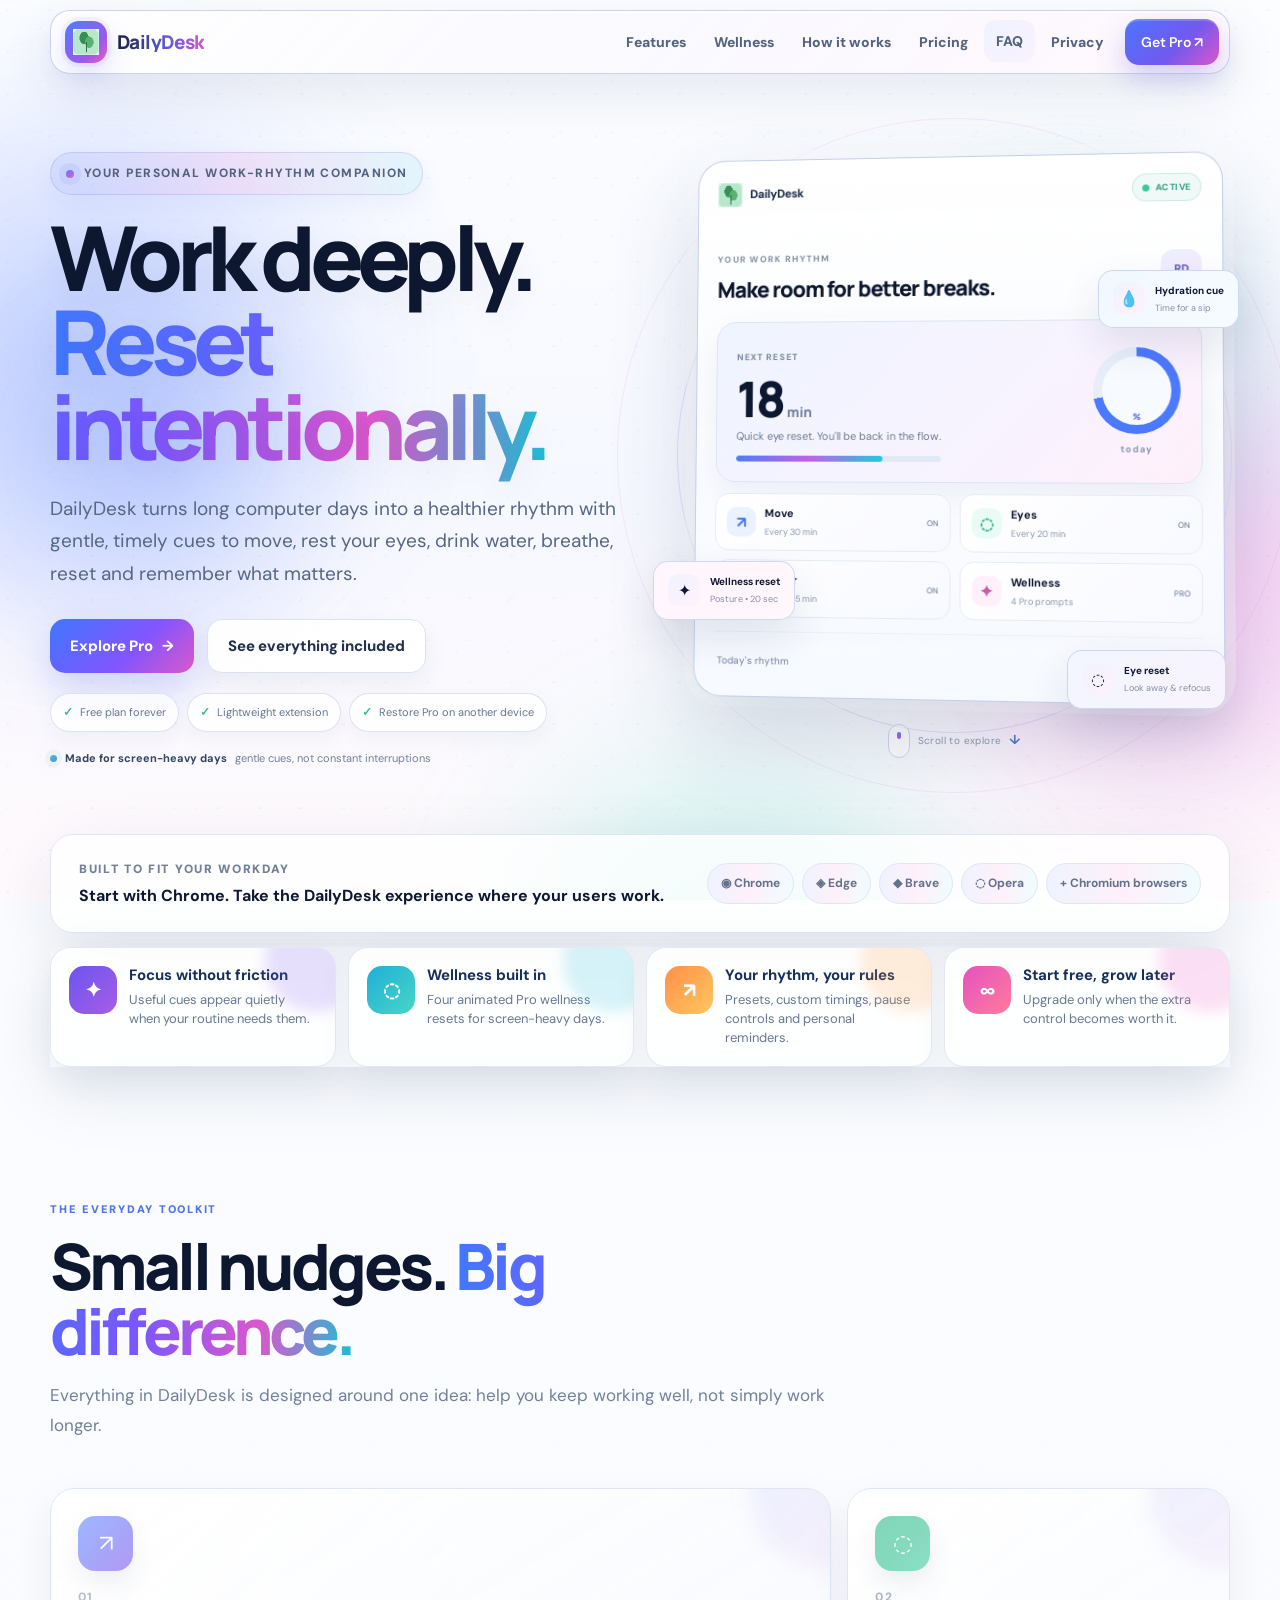
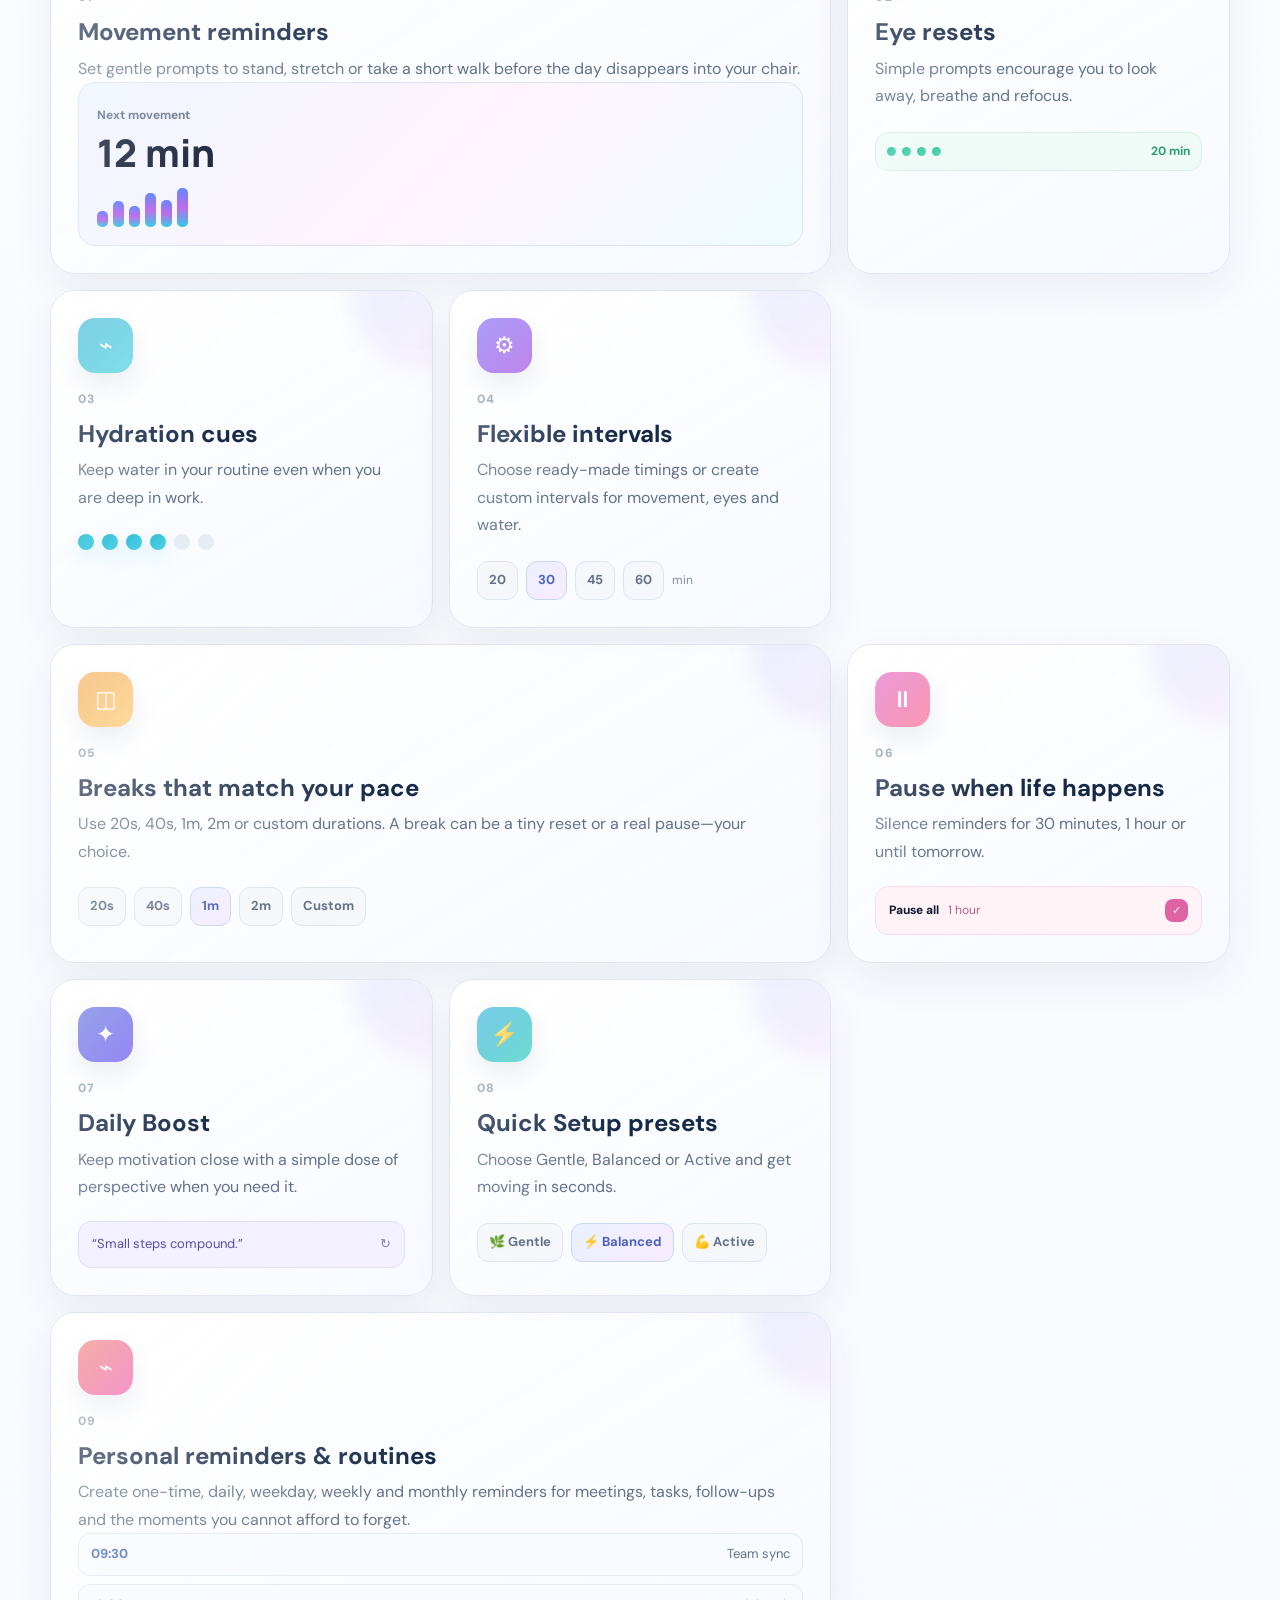
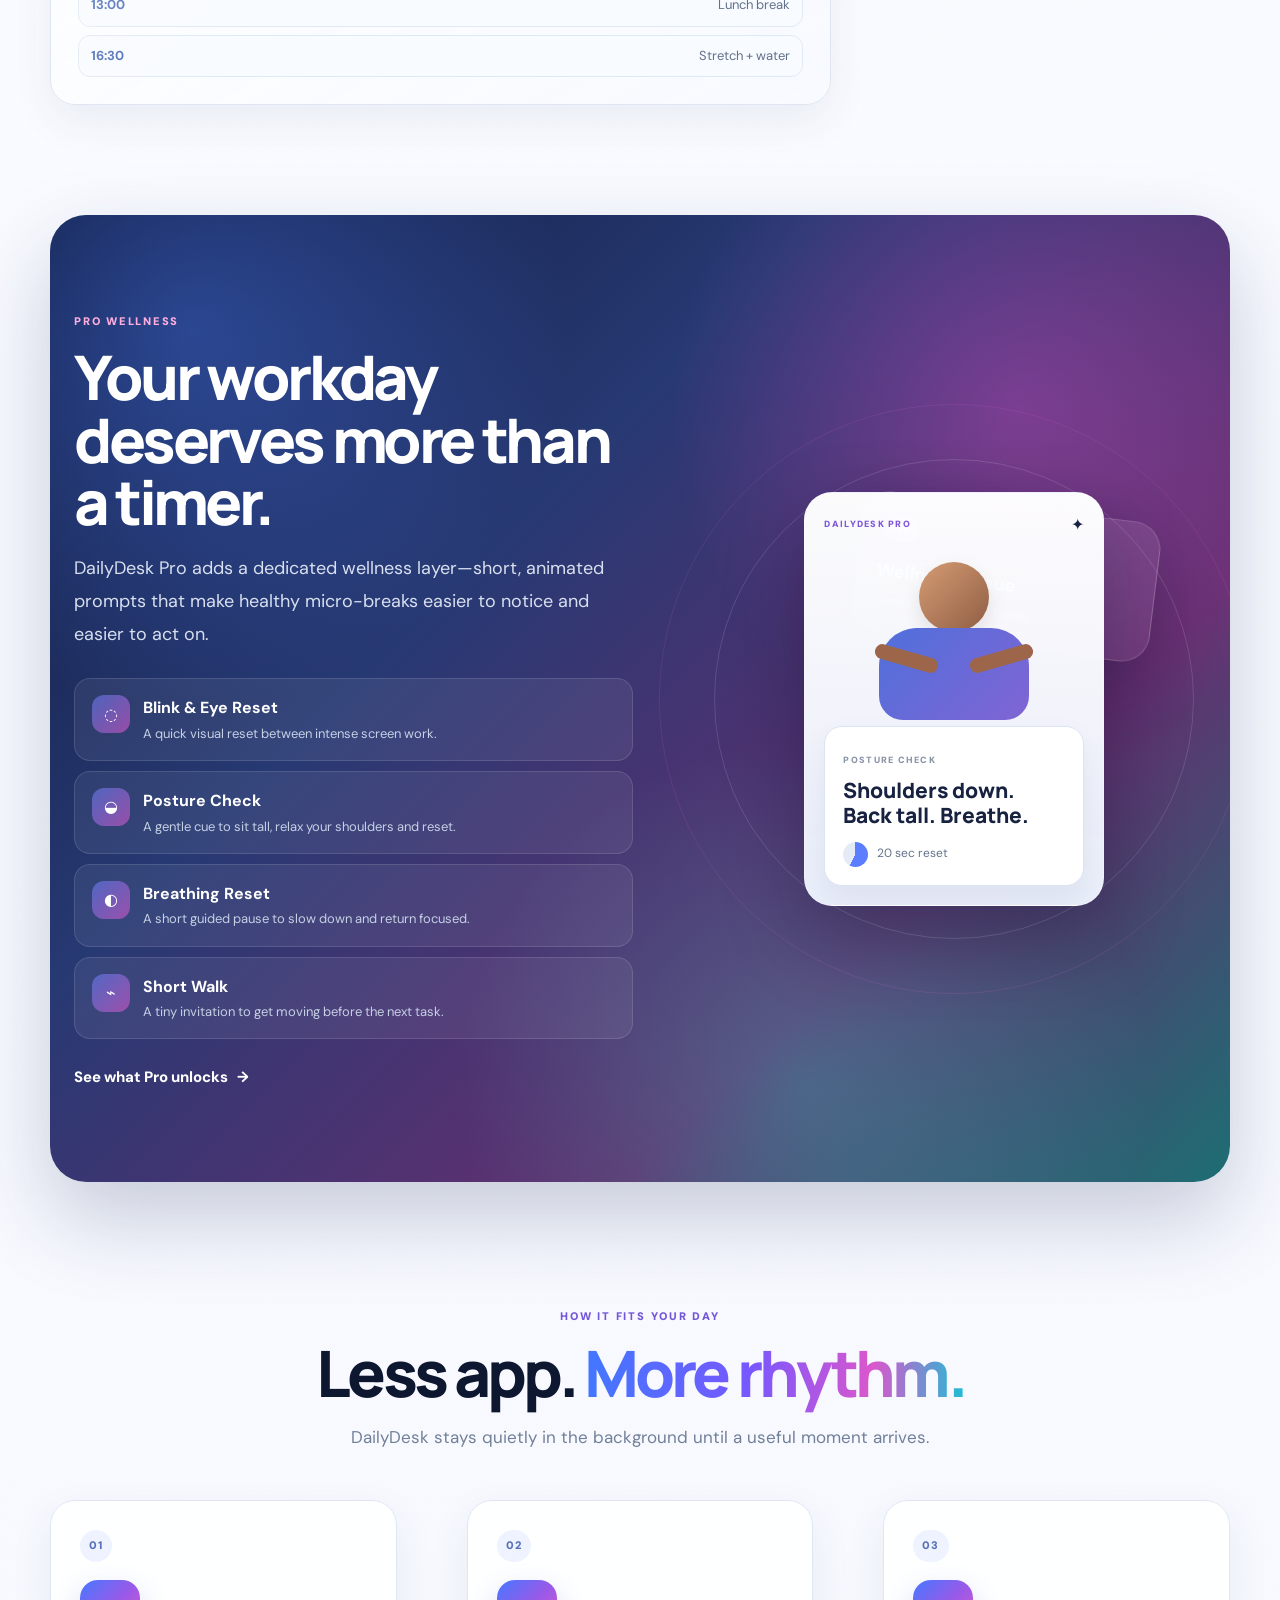
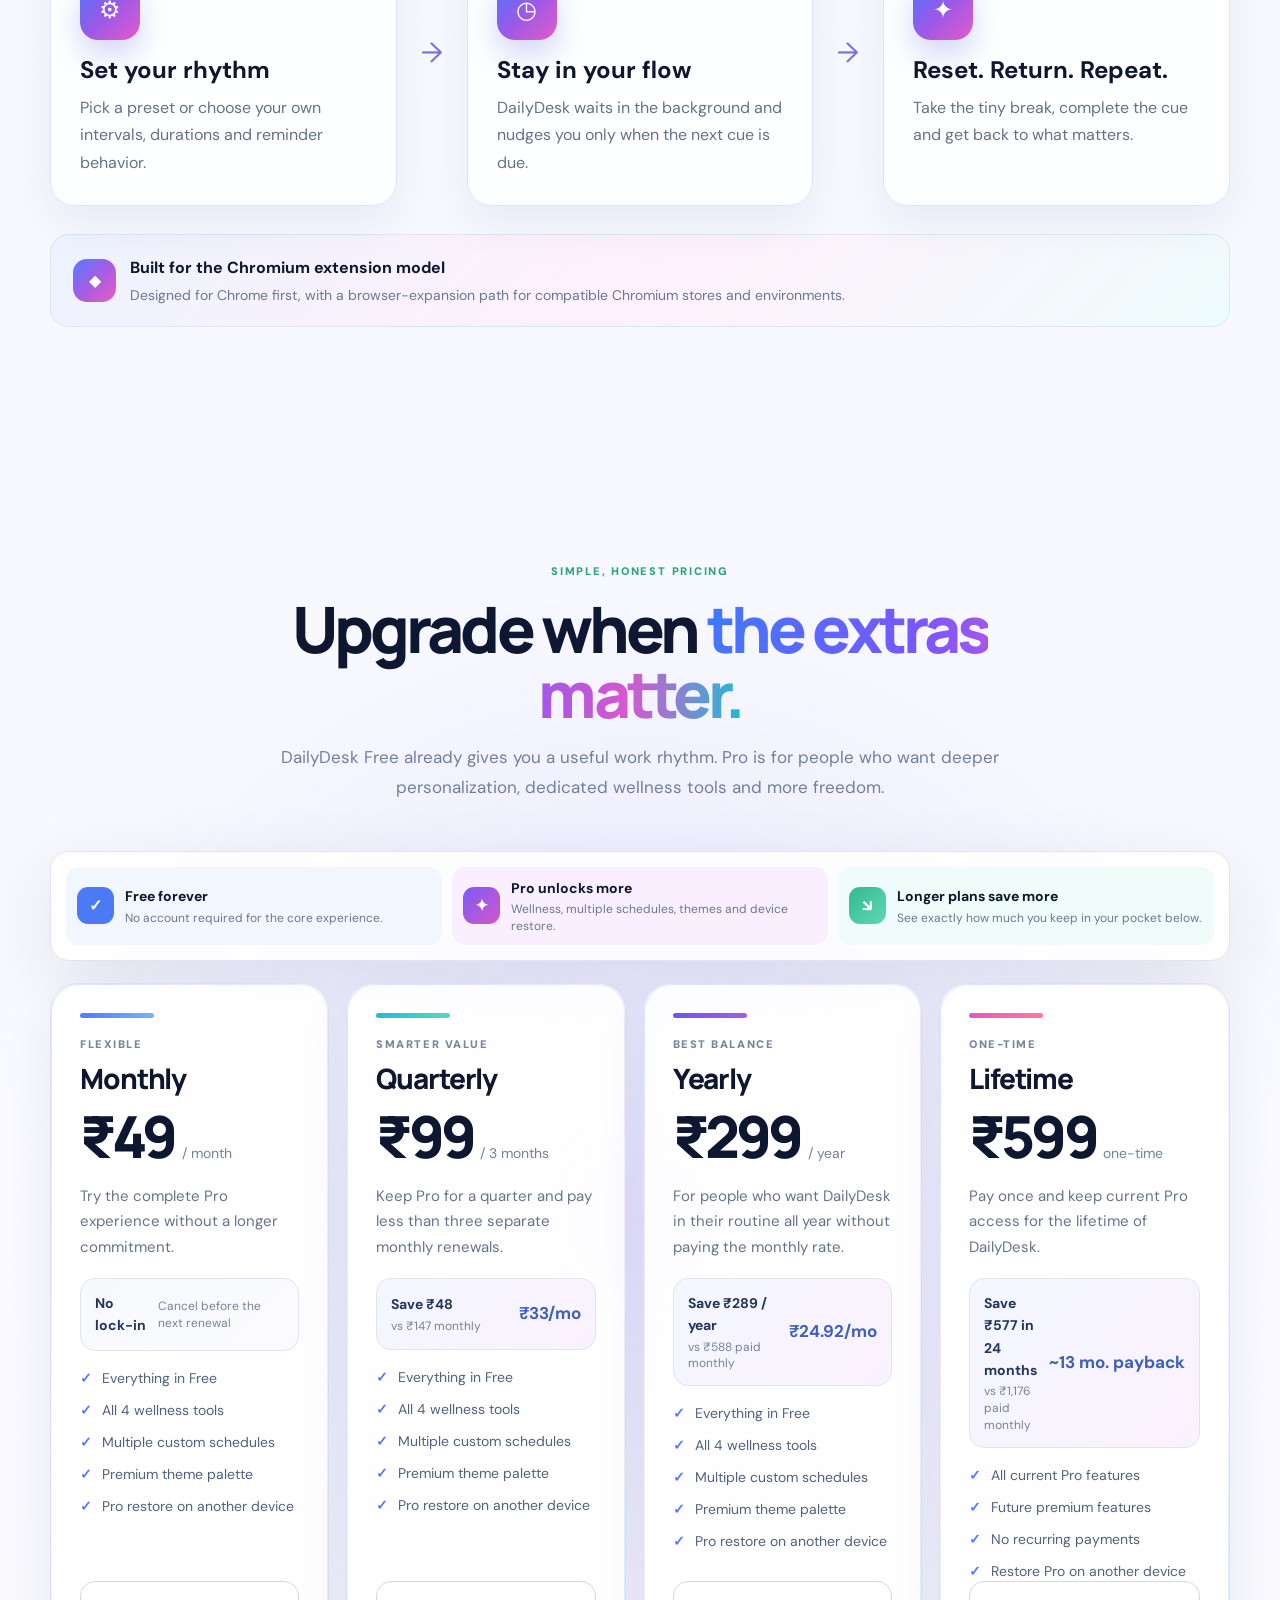
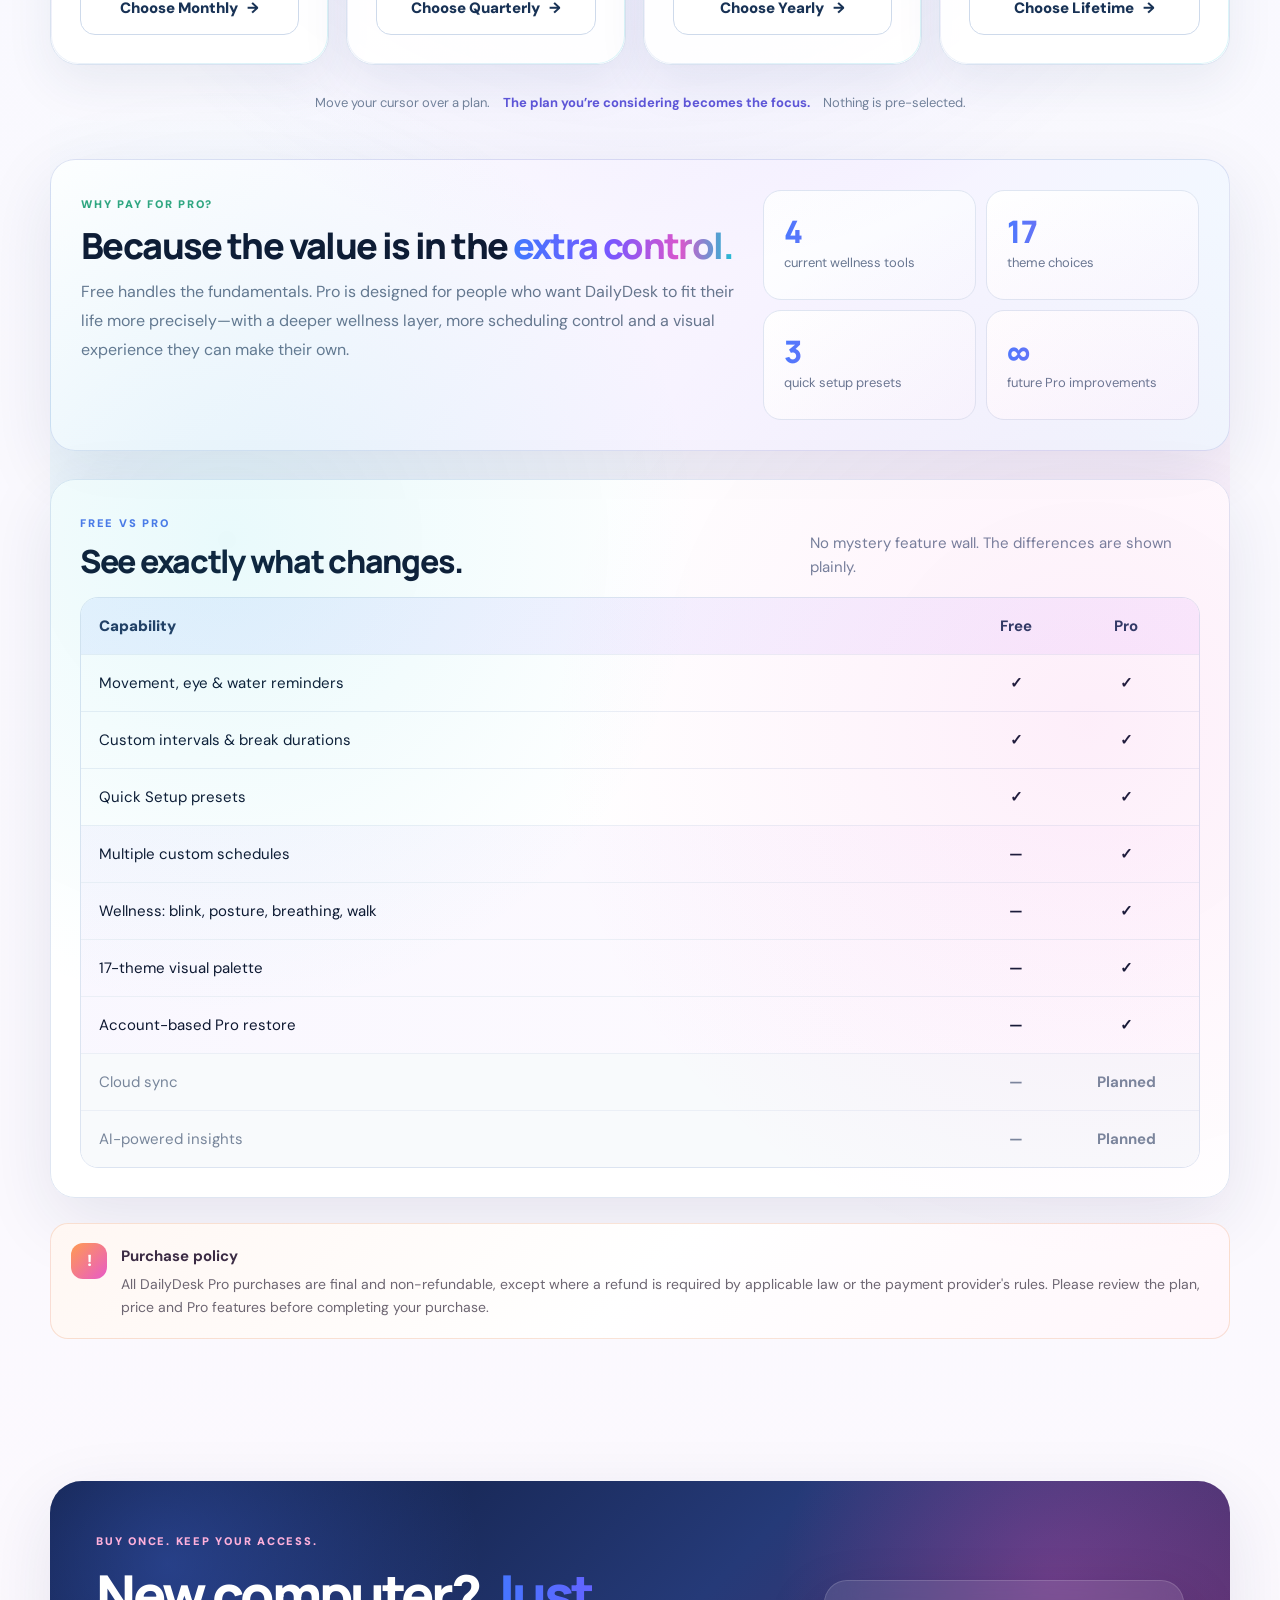
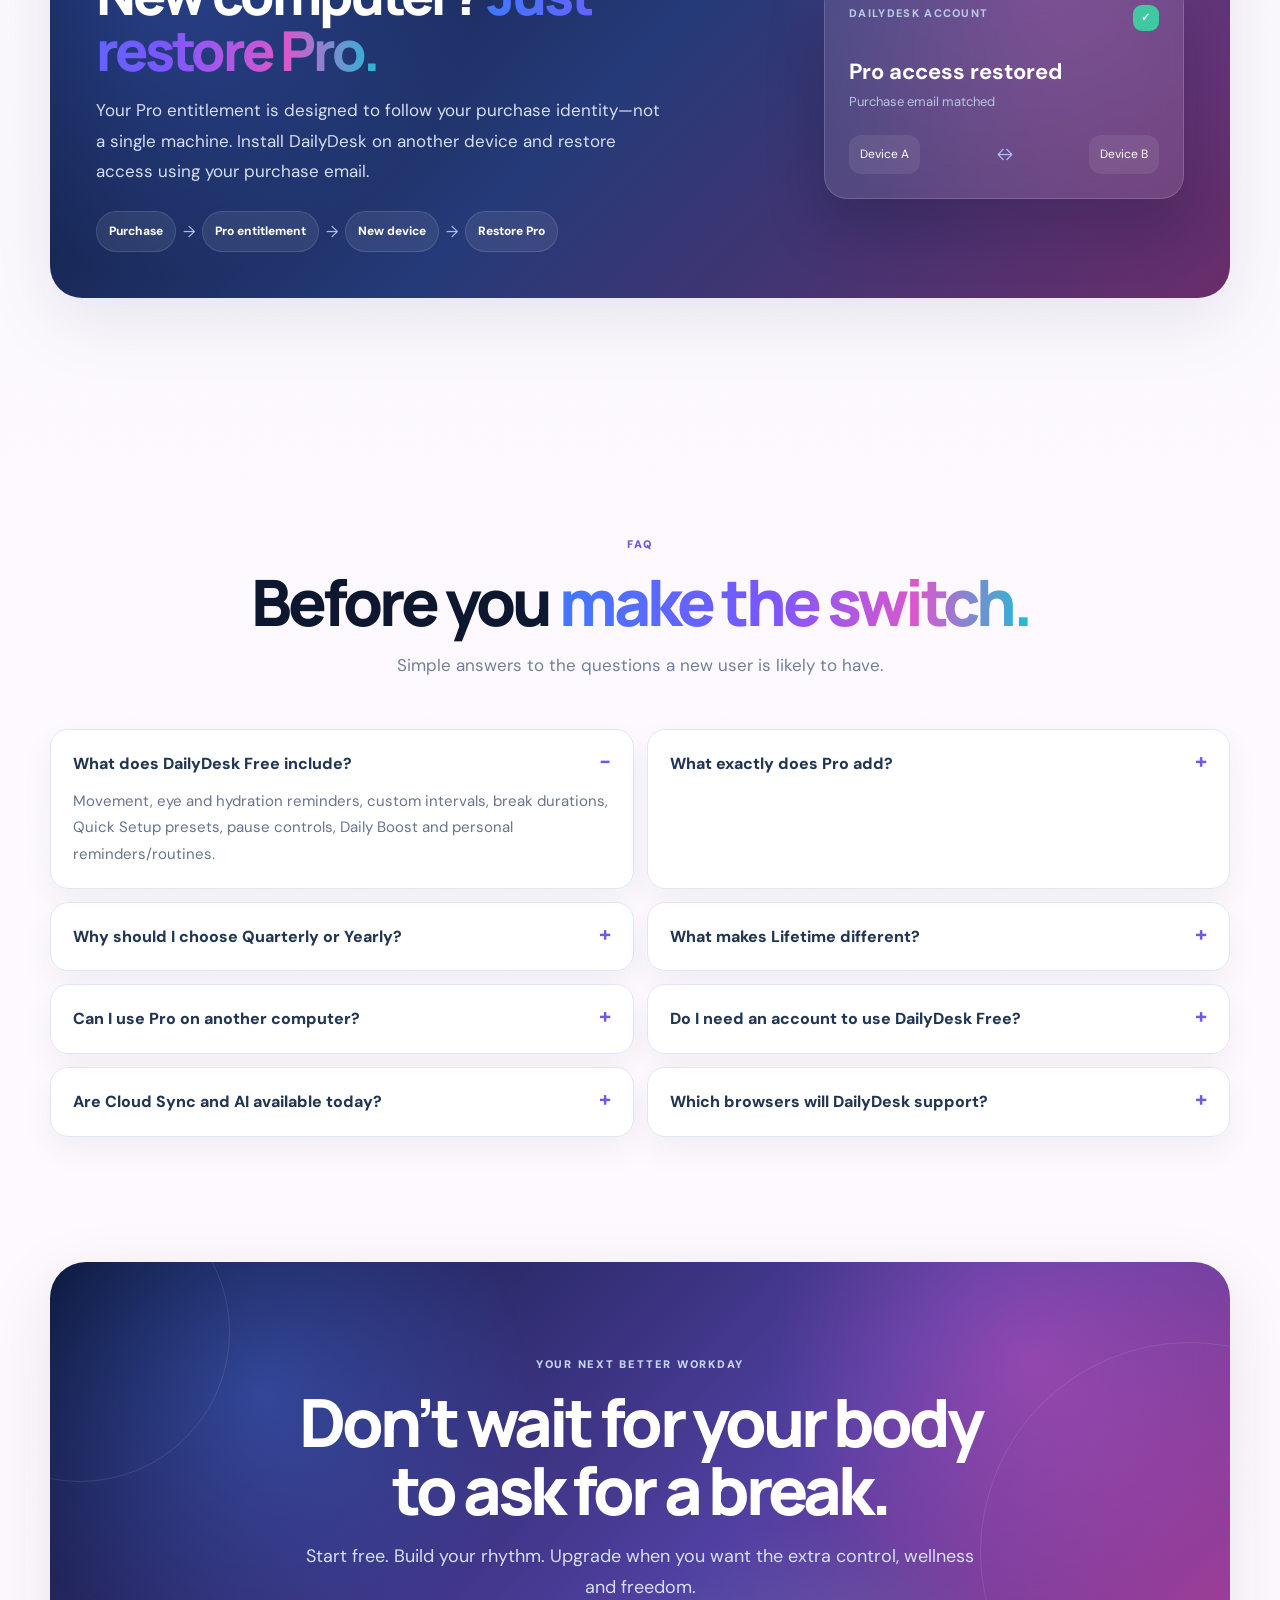
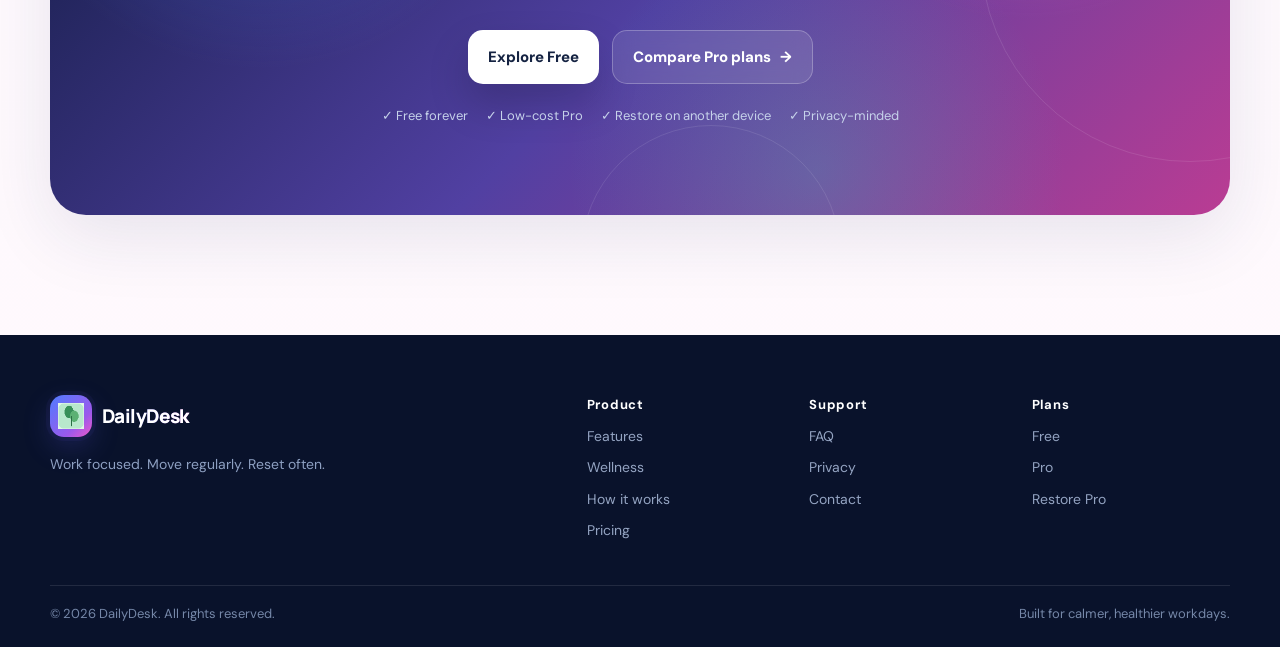
==== commit aaff8286: "Add files via upload" ====
--- a/index.html
+++ b/index.html
@@ -30,7 +30,7 @@
         <a href="#features">Features</a>
         <a href="#wellness">Wellness</a>
         <a href="#how">How it works</a>
-        <a href="#pricing">Pricing</a>
+        <a href="#pricingGrid">Pricing</a>
         <a href="#faq">FAQ</a>
         <a href="privacy.html">Privacy</a>
         <a class="nav-button" href="#pricing">Get Pro <span>↗</span></a>
@@ -51,6 +51,7 @@
         <div class="hero-proof">
           <div><b>✓</b> Free plan forever</div><div><b>✓</b> Lightweight extension</div><div><b>✓</b> Restore Pro on another device</div>
         </div>
+        <div class="hero-note"><span class="hero-note-dot"></span><strong>Made for screen-heavy days</strong><span>gentle cues, not constant interruptions</span></div>
       </div>
 
       <div class="hero-art reveal delay-1" aria-label="DailyDesk interface preview">
@@ -77,6 +78,7 @@
           </div>
           <div class="app-bottom"><div><span class="tiny-dot"></span> Today's rhythm</div><div class="bars" aria-hidden="true"><i style="--h:34%"></i><i style="--h:54%"></i><i style="--h:71%"></i><i style="--h:46%"></i><i style="--h:84%"></i><i style="--h:66%"></i><i style="--h:92%"></i><i style="--h:72%"></i></div></div>
         </div>
+        <div class="hero-scroll-cue"><span></span> Scroll to explore <b>↓</b></div>
       </div>
     </section>
 
--- a/styles.css
+++ b/styles.css
@@ -103,6 +103,7 @@
 .how-section{padding-top:120px;padding-bottom:110px}.how-grid{display:grid;grid-template-columns:1fr 70px 1fr 70px 1fr;align-items:stretch;gap:0}.how-card{min-height:285px;padding:29px;border-radius:25px;border:1px solid #dfe6f2;background:rgba(255,255,255,.88);box-shadow:0 17px 43px rgba(44,63,103,.08);transition:transform .26s ease,box-shadow .26s ease}.how-card:hover{transform:translateY(-7px);box-shadow:0 27px 58px rgba(44,63,103,.14)}.step{display:inline-flex;padding:7px 9px;border-radius:999px;background:#eef3ff;color:#5870ba;font-size:11px;font-weight:900;letter-spacing:.1em}.how-icon{width:60px;height:60px;font-size:24px;border-radius:18px;background:linear-gradient(135deg,#4678ff,#9a59e8,#e35bc9);color:#fff;display:grid;place-items:center;box-shadow:0 14px 30px rgba(82,87,218,.25);margin-top:18px}.how-card h3{font-size:24px;line-height:1.2;margin:16px 0 9px}.how-card p{font-size:16px;line-height:1.72;color:#62728b;margin:0}.connector{display:grid;place-items:center}.connector span{font-size:28px;color:#7d71e8;animation:arrow 1.6s ease-in-out infinite}.browser-note{display:flex;gap:14px;align-items:center;margin-top:28px;padding:20px 22px;border-radius:18px;background:linear-gradient(135deg,#edf3ff,#fff1fb,#eefcfc);border:1px solid #dce5f2}.browser-icon{width:43px;height:43px;border-radius:14px;display:grid;place-items:center;background:linear-gradient(135deg,#547dff,#a65ce3,#e85cc3);color:#fff}.browser-note b{display:block;font-size:16px}.browser-note span{display:block;margin-top:3px;color:#697892;font-size:14px}
 
 /* Pricing */
+.pricing-grid{scroll-margin-top:118px}
 .pricing-section{position:relative;padding-top:120px;padding-bottom:118px}.pricing-bg{position:absolute;inset:0;pointer-events:none;background:radial-gradient(circle at 50% 30%,rgba(105,83,246,.13),transparent 34%),radial-gradient(circle at 15% 65%,rgba(33,200,218,.10),transparent 24%),radial-gradient(circle at 88% 72%,rgba(239,90,203,.10),transparent 25%)}
 .pricing-value-bar{position:relative;z-index:1;display:grid;grid-template-columns:repeat(3,1fr);gap:10px;padding:15px;border-radius:19px;background:rgba(255,255,255,.84);border:1px solid #dde5f1;margin-bottom:22px}.pricing-value-bar>div{display:flex;gap:11px;align-items:center;padding:10px 11px;border-radius:13px}.pricing-value-bar>div:nth-child(1){background:#f2f6ff}.pricing-value-bar>div:nth-child(2){background:#f9efff}.pricing-value-bar>div:nth-child(3){background:#effcfa}.vicon{width:37px;height:37px;border-radius:11px;display:grid;place-items:center;background:#4c79f4;color:#fff;font-weight:900;flex:0 0 auto}.vicon.pro{background:linear-gradient(135deg,#7b5bf5,#d357ca)}.vicon.save{background:linear-gradient(135deg,#36b891,#5dd9b4)}.pricing-value-bar b{display:block;font-size:14px}.pricing-value-bar small{display:block;margin-top:2px;color:#697891;font-size:12px;line-height:1.4}
 .pricing-grid{position:relative;z-index:1;display:grid;grid-template-columns:repeat(4,1fr);gap:17px}.price-card{position:relative;min-height:620px;padding:29px;border-radius:28px;background:rgba(255,255,255,.92);border:1px solid #d9e2f0;box-shadow:0 18px 48px rgba(43,62,101,.08);transition:transform .28s cubic-bezier(.2,.8,.2,1),box-shadow .28s ease,opacity .28s ease,filter .28s ease,border-color .28s ease}.price-card::before{content:"";position:absolute;inset:0;border-radius:28px;padding:1px;background:linear-gradient(135deg,rgba(80,123,255,.20),rgba(221,87,206,.10),rgba(35,200,221,.18));-webkit-mask:linear-gradient(#000 0 0) content-box,linear-gradient(#000 0 0);-webkit-mask-composite:xor;mask-composite:exclude;pointer-events:none}.pricing-grid.is-interacting .price-card:not(.is-current){opacity:.66;filter:saturate(.85);transform:scale(.985)}.price-card:hover,.price-card.is-current{transform:translateY(-11px);border-color:rgba(87,106,210,.55);box-shadow:0 34px 76px rgba(61,75,140,.19)}.price-card.is-current{background:linear-gradient(180deg,#fff, #fbf8ff)}.price-card.is-current .plan-btn{background:linear-gradient(135deg,#3f76ff,#8155ff,#df58c8);color:#fff;border-color:transparent;box-shadow:0 18px 36px rgba(78,91,225,.24)}.price-card.is-current::after{content:"YOUR FOCUS";position:absolute;right:18px;top:18px;font-size:10px;font-weight:900;letter-spacing:.12em;color:#fff;background:linear-gradient(90deg,#5f6ef5,#d65ac8);padding:8px 10px;border-radius:999px;box-shadow:0 9px 18px rgba(94,91,220,.22)}.card-accent{height:5px;width:74px;border-radius:99px;margin-bottom:18px}.accent-blue{background:linear-gradient(90deg,#4f7cff,#79b1ff)}.accent-cyan{background:linear-gradient(90deg,#21bdd7,#56d8c4)}.accent-violet{background:linear-gradient(90deg,#6c55f2,#a35fe2)}.accent-pink{background:linear-gradient(90deg,#e755c5,#ff7b96)}.plan-kicker{font-size:11px;letter-spacing:.14em;font-weight:900;color:#78869d}.price-card h3{font:800 28px/1.15 Manrope;letter-spacing:-.04em;margin:8px 0 13px}.price{display:flex;align-items:baseline;gap:7px}.price strong{font:800 58px/1 Manrope;letter-spacing:-.065em}.price span{font-size:14px;color:#74839a}.price-card>p{font-size:15px;line-height:1.7;color:#65748d;min-height:78px;margin:19px 0 16px}.save-box{min-height:72px;display:flex;align-items:center;justify-content:space-between;gap:12px;padding:13px 14px;border-radius:15px;border:1px solid #dce5f1;background:linear-gradient(135deg,#f3f7ff,#fbf1ff);margin-bottom:17px}.save-box b{display:block;font-size:14px;color:#22355b}.save-box span{display:block;font-size:12px;color:#74839a;margin-top:2px;line-height:1.4}.save-box>strong{font-size:17px;color:#3d5fbc;text-align:right;white-space:nowrap}.save-box.neutral{background:linear-gradient(135deg,#f7f9fd,#fbfbfd)}.price-card ul{display:grid;gap:11px;margin:0;padding:0;list-style:none}.price-card li{position:relative;padding-left:22px;font-size:14px;line-height:1.5;color:#50627d}.price-card li::before{content:"✓";position:absolute;left:0;top:0;font-weight:900;color:#4f7cff}.plan-btn{display:flex;align-items:center;justify-content:center;gap:9px;margin-top:auto;position:absolute;left:29px;right:29px;bottom:29px;min-height:54px;padding:0 16px;border-radius:15px;border:1px solid #cedaeb;background:#fff;color:#183255;font-size:15px;font-weight:900;transition:all .22s ease}.plan-btn:hover{transform:translateY(-2px);box-shadow:0 13px 26px rgba(53,73,118,.10)}
@@ -140,3 +141,85 @@
 @media(prefers-reduced-motion:reduce){
   html{scroll-behavior:auto}.reveal{opacity:1;transform:none;transition:none}.app-card,.site-bg .mesh,.pulse,.bars i,.spark i,.connector span,.restore-demo,.back-card,.track i{animation:none!important}.button,.feature,.how-card,.price-card,.value-tile{transition:none!important}
 }
+
+/* ============================================================
+   DAILYDESK V10 — PREMIUM TOP SECTION POLISH
+   Keeps the rest of the v9 site intact.
+   ============================================================ */
+
+html{scroll-padding-top:96px}
+
+.header{padding:10px 0 12px}
+.nav-wrap{min-height:64px;padding:0 10px 0 14px;border-radius:20px;border-color:rgba(198,209,232,.9);background:linear-gradient(135deg,rgba(255,255,255,.94),rgba(249,248,255,.88) 55%,rgba(255,247,252,.9));box-shadow:0 18px 50px rgba(47,57,97,.1),0 2px 0 rgba(255,255,255,.9) inset}
+.brand{gap:10px}
+.brand-icon{width:42px;height:42px;border-radius:14px;box-shadow:0 10px 28px rgba(90,89,235,.22),0 0 0 4px rgba(120,91,255,.06)}
+.brand-name{font-size:19px;background:linear-gradient(90deg,#162342,#5f5bdc 58%,#d455cb);-webkit-background-clip:text;background-clip:text;color:transparent}
+.nav{gap:4px}
+.nav a:not(.nav-button){position:relative;padding:10px 12px;border-radius:12px;color:#53627d;font-weight:800;transition:transform .22s ease,color .22s ease,background .22s ease,box-shadow .22s ease}
+.nav a:not(.nav-button):hover{color:#20335f;background:linear-gradient(135deg,rgba(91,123,255,.09),rgba(217,91,211,.07));transform:translateY(-1px)}
+.nav a:not(.nav-button)::after{content:"";position:absolute;left:12px;right:12px;bottom:6px;height:2px;border-radius:10px;background:linear-gradient(90deg,#4d7dff,#9b5af0,#dd55cb);transform:scaleX(0);transform-origin:center;transition:transform .25s ease}
+.nav a:not(.nav-button):hover::after{transform:scaleX(1)}
+.nav-button{padding:12px 16px!important;border-radius:14px!important;background:linear-gradient(135deg,#4c74ff,#7259ee 58%,#dd55cb)!important;box-shadow:0 12px 28px rgba(98,83,223,.28),0 2px 0 rgba(255,255,255,.18) inset!important}
+.nav-button:hover{transform:translateY(-2px) scale(1.01)!important;box-shadow:0 16px 32px rgba(98,83,223,.32),0 2px 0 rgba(255,255,255,.2) inset!important}
+.nav-button span{display:inline-block;transition:transform .25s ease}.nav-button:hover span{transform:translate(2px,-2px)}
+
+.hero{position:relative;min-height:685px;padding-top:58px;padding-bottom:66px;overflow:visible}
+.hero::before{content:"";position:absolute;z-index:-1;left:-11%;top:18%;width:470px;height:470px;border-radius:50%;background:radial-gradient(circle,rgba(82,122,255,.20),rgba(82,122,255,.06) 45%,transparent 72%);filter:blur(8px);animation:heroGlowA 11s ease-in-out infinite}
+.hero::after{content:"";position:absolute;z-index:-1;right:-8%;top:5%;width:520px;height:520px;border-radius:50%;background:radial-gradient(circle,rgba(221,81,205,.18),rgba(60,211,205,.09) 48%,transparent 72%);filter:blur(10px);animation:heroGlowB 13s ease-in-out infinite}
+.hero-copy{position:relative;z-index:2;padding-top:8px}
+.gradient-pill{box-shadow:0 9px 25px rgba(84,110,235,.08)}
+.hero h1{font-size:clamp(60px,7vw,92px);line-height:.94;margin-top:20px;text-shadow:0 12px 35px rgba(37,54,97,.06)}
+.hero-sub{font-size:19px;max-width:690px;color:#566783;line-height:1.72}
+.hero-actions{margin-top:28px}
+.button.primary{box-shadow:0 16px 36px rgba(82,101,235,.24)}
+.button.primary:hover{transform:translateY(-2px);box-shadow:0 20px 42px rgba(82,101,235,.3)}
+.hero-proof{margin-top:20px;gap:8px;flex-wrap:wrap}
+.hero-proof div{padding:9px 12px;border:1px solid rgba(219,226,240,.95);border-radius:999px;background:rgba(255,255,255,.72);box-shadow:0 8px 20px rgba(58,74,108,.05);font-size:11px;color:#66758e}
+.hero-proof b{color:#43b993;font-size:12px;margin-right:4px}
+.hero-note{display:flex;align-items:center;gap:8px;margin-top:18px;flex-wrap:wrap;color:#71819a;font-size:11px}
+.hero-note strong{color:#324561;font-size:11px}
+.hero-note-dot{width:7px;height:7px;border-radius:50%;background:linear-gradient(135deg,#4ac7a6,#5c84ff);box-shadow:0 0 0 5px rgba(75,196,164,.08),0 0 18px rgba(91,130,255,.26);animation:pulse 2.8s ease-in-out infinite}
+.hero-scroll-cue{display:flex;align-items:center;gap:8px;margin-top:24px;color:#8a97ab;font-size:10px;letter-spacing:.04em}
+.hero-scroll-cue span{width:22px;height:34px;border:1px solid #cbd5e5;border-radius:13px;position:relative;background:rgba(255,255,255,.55)}
+.hero-scroll-cue span::after{content:"";position:absolute;left:50%;top:7px;width:4px;height:7px;border-radius:8px;background:linear-gradient(#557cff,#c656dc);transform:translateX(-50%);animation:scrollDot 2s ease-in-out infinite}
+.hero-scroll-cue b{color:#5b73c9;font-size:13px}
+
+.hero-art{min-height:570px}
+.app-card{border:1px solid rgba(188,202,229,.9);box-shadow:0 35px 90px rgba(45,61,103,.18),0 0 0 10px rgba(255,255,255,.36);transform:perspective(1200px) rotateY(-5deg) rotateX(2deg);transition:transform .55s cubic-bezier(.2,.85,.2,1),box-shadow .55s ease}
+.hero-art:hover .app-card{transform:perspective(1200px) rotateY(-1deg) rotateX(1deg) translateY(-5px);box-shadow:0 42px 105px rgba(45,61,103,.22),0 0 0 12px rgba(255,255,255,.4)}
+.app-top{padding-bottom:12px}
+.status{padding:6px 9px;border:1px solid rgba(80,195,165,.24);background:rgba(80,195,165,.08);border-radius:999px;color:#3a9f83}
+.next-card{background:linear-gradient(135deg,#eff4ff 0%,#f7f3ff 58%,#fff0fb 100%);border-color:#dce4f4;box-shadow:0 12px 30px rgba(73,90,139,.08)}
+.score div{color:#596ce2}
+.mini{background:linear-gradient(135deg,#ffffff 0%,#f8f9ff 100%)}
+.float-card{border-color:rgba(202,213,235,.9);box-shadow:0 18px 40px rgba(39,55,97,.11)}
+.float-water{background:linear-gradient(135deg,#f0f8ff,#f6fbff)}
+.float-well{background:linear-gradient(135deg,#fff5fe,#fff7fb)}
+.float-break{background:linear-gradient(135deg,#f2f6ff,#f8f3ff)}
+
+@keyframes heroGlowA{0%,100%{transform:translate3d(0,0,0) scale(1)}50%{transform:translate3d(24px,-14px,0) scale(1.05)}}
+@keyframes heroGlowB{0%,100%{transform:translate3d(0,0,0) scale(1)}50%{transform:translate3d(-20px,16px,0) scale(1.06)}}
+@keyframes scrollDot{0%,100%{transform:translate(-50%,0);opacity:.55}50%{transform:translate(-50%,9px);opacity:1}}
+
+@media(max-width:760px){
+  .header{padding:7px 0 10px}
+  .nav-wrap{min-height:58px}
+  .brand-icon{width:39px;height:39px}
+  .brand-name{font-size:18px}
+  .hero{padding-top:42px;min-height:auto}
+  .hero h1{font-size:50px;line-height:.97}
+  .hero-sub{font-size:15px;line-height:1.7}
+  .hero-proof{align-items:flex-start}
+  .hero-proof div{font-size:10px}
+  .hero-note{font-size:10px}
+  .hero-note strong{font-size:10px}
+  .hero-scroll-cue{margin-bottom:4px}
+  .hero-art{min-height:500px}
+  .app-card{transform:none}
+  .hero-art:hover .app-card{transform:translateY(-3px)}
+}
+
+@media(prefers-reduced-motion:reduce){
+  .hero::before,.hero::after,.hero-note-dot,.hero-scroll-cue span::after{animation:none!important}
+  .app-card,.hero-art:hover .app-card{transform:none!important}
+}
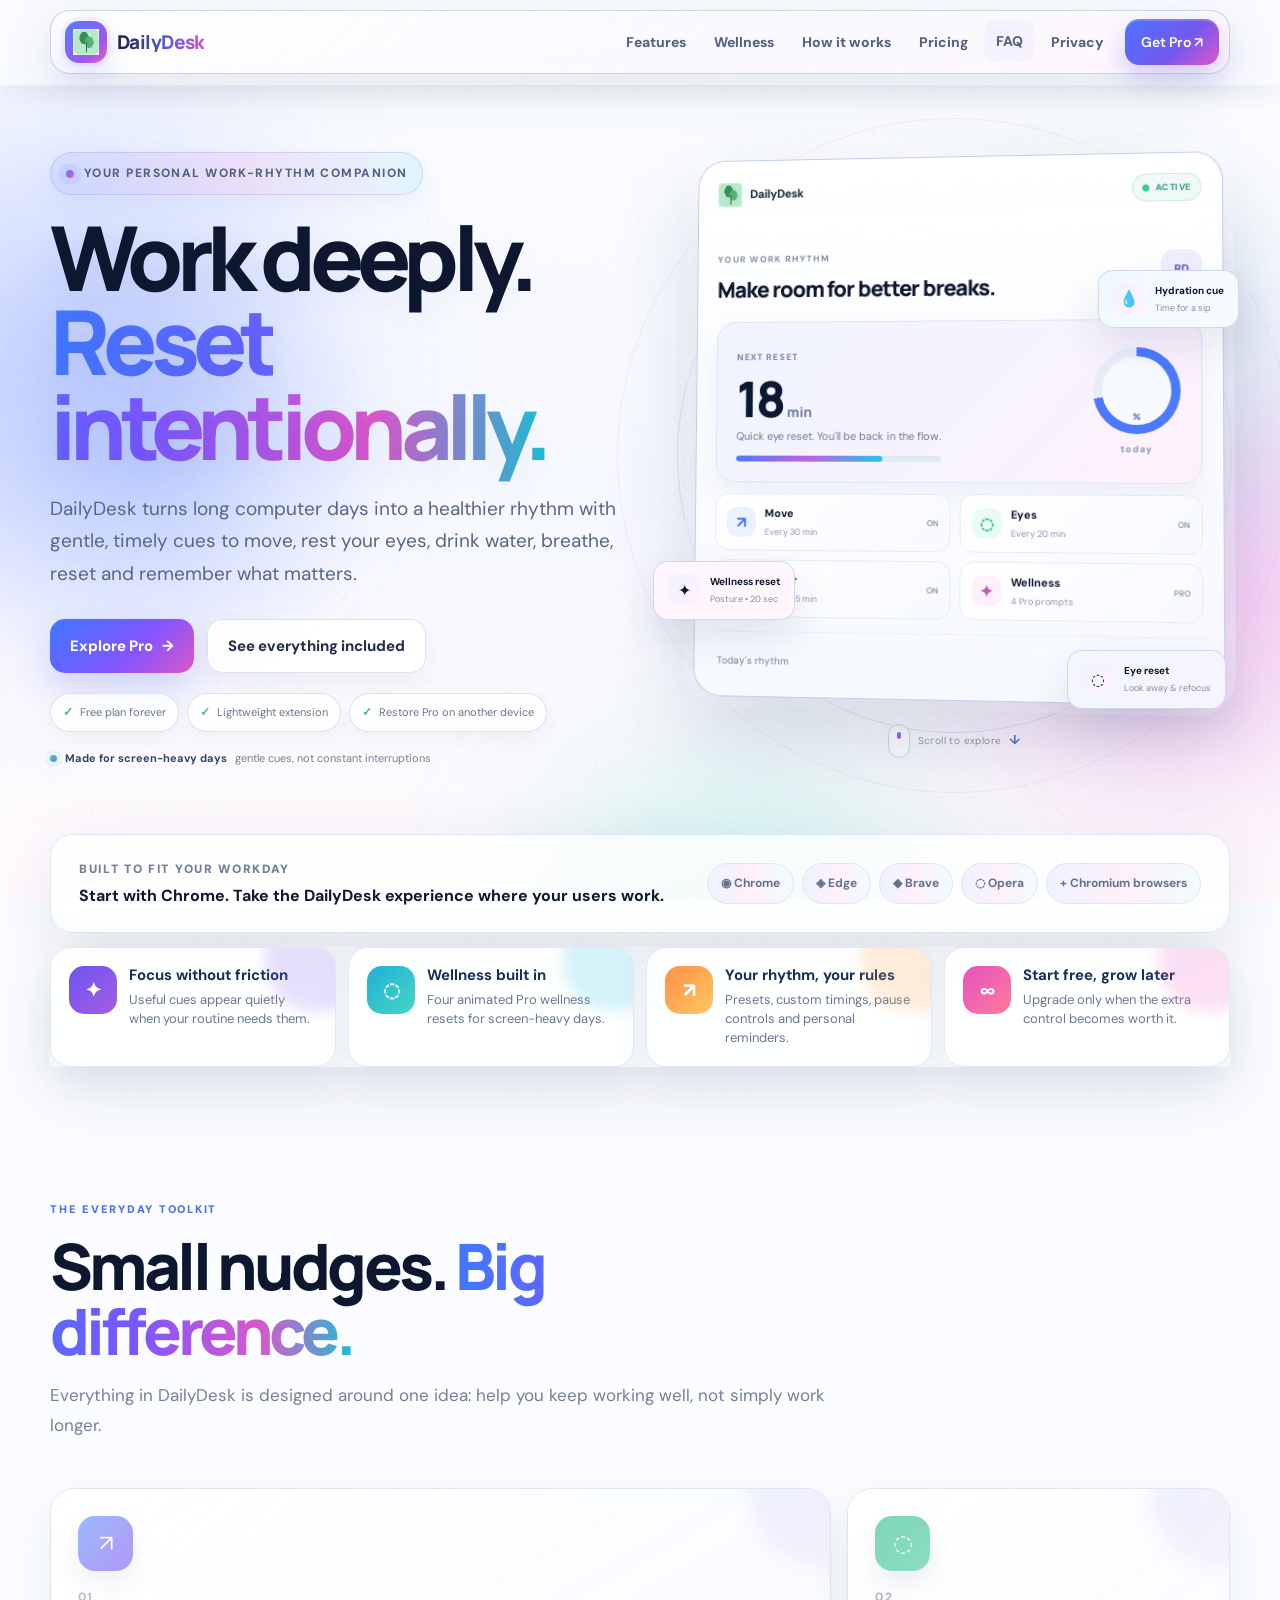
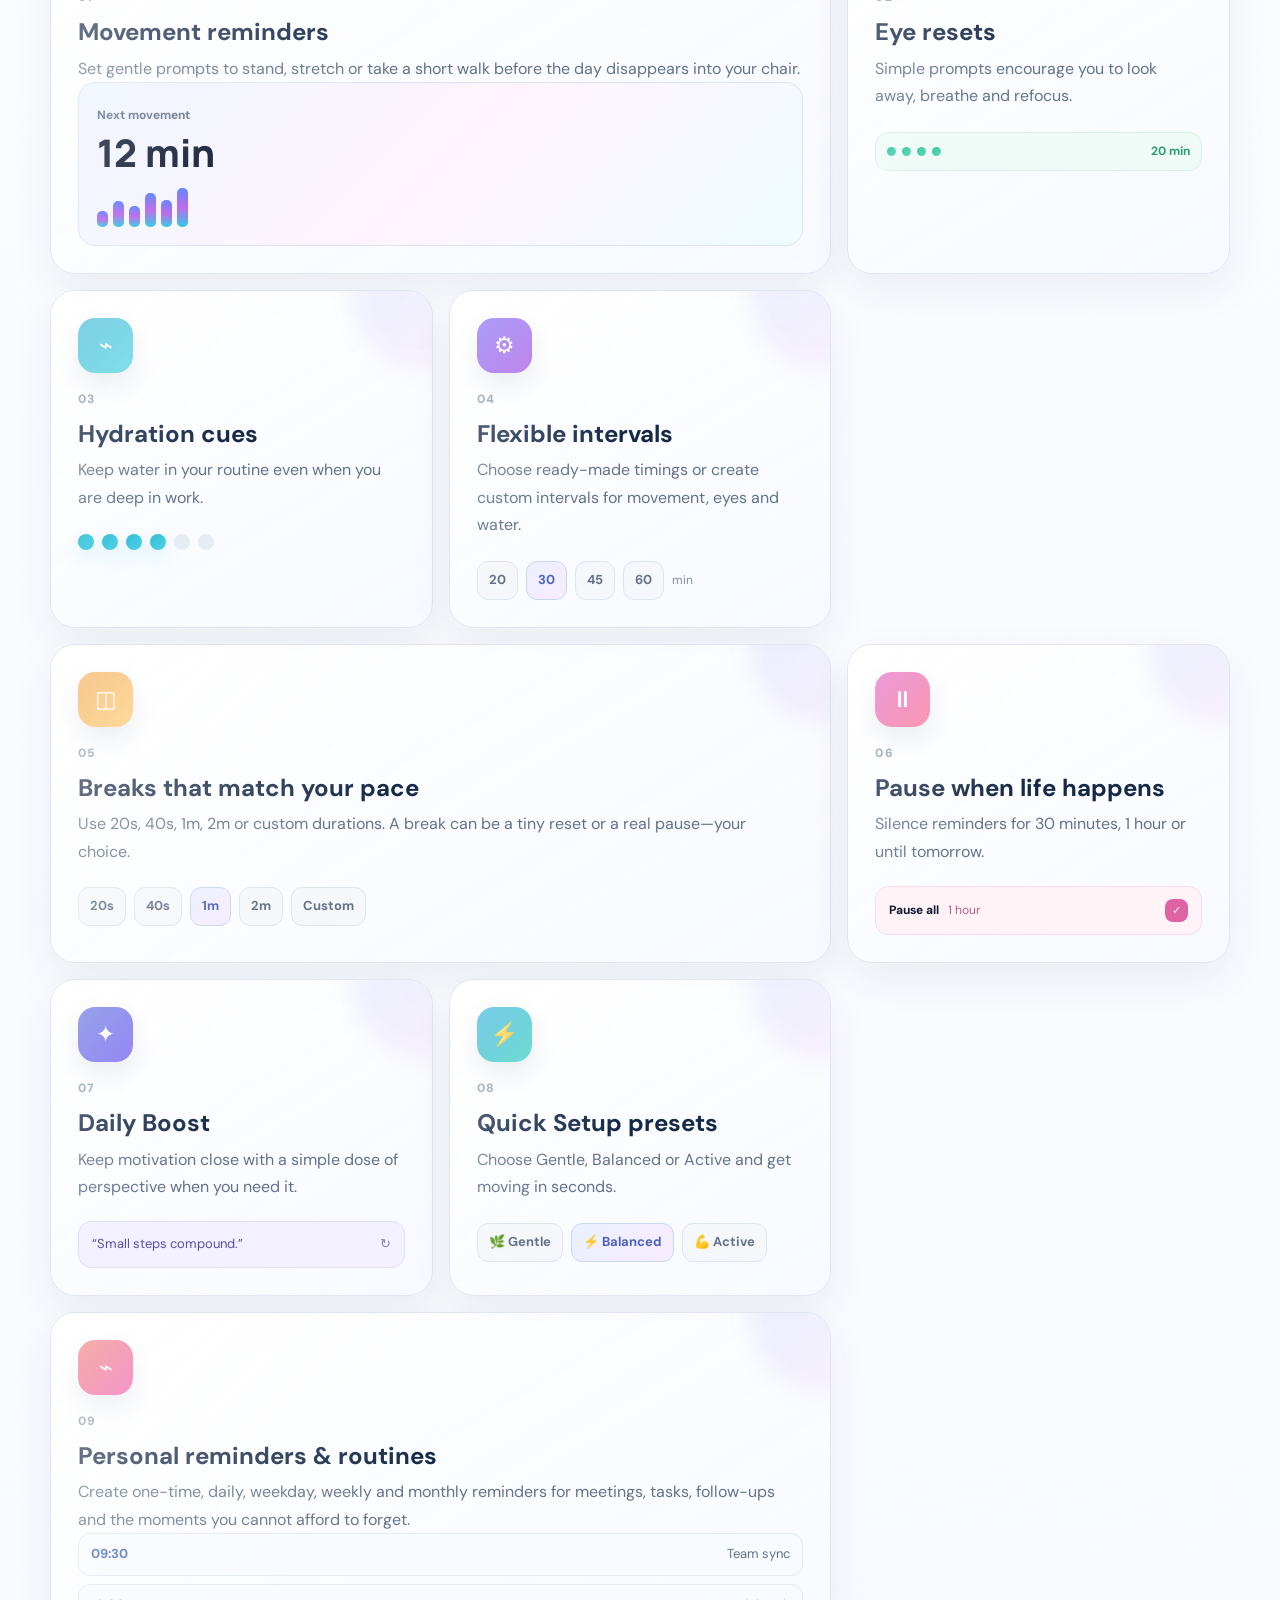
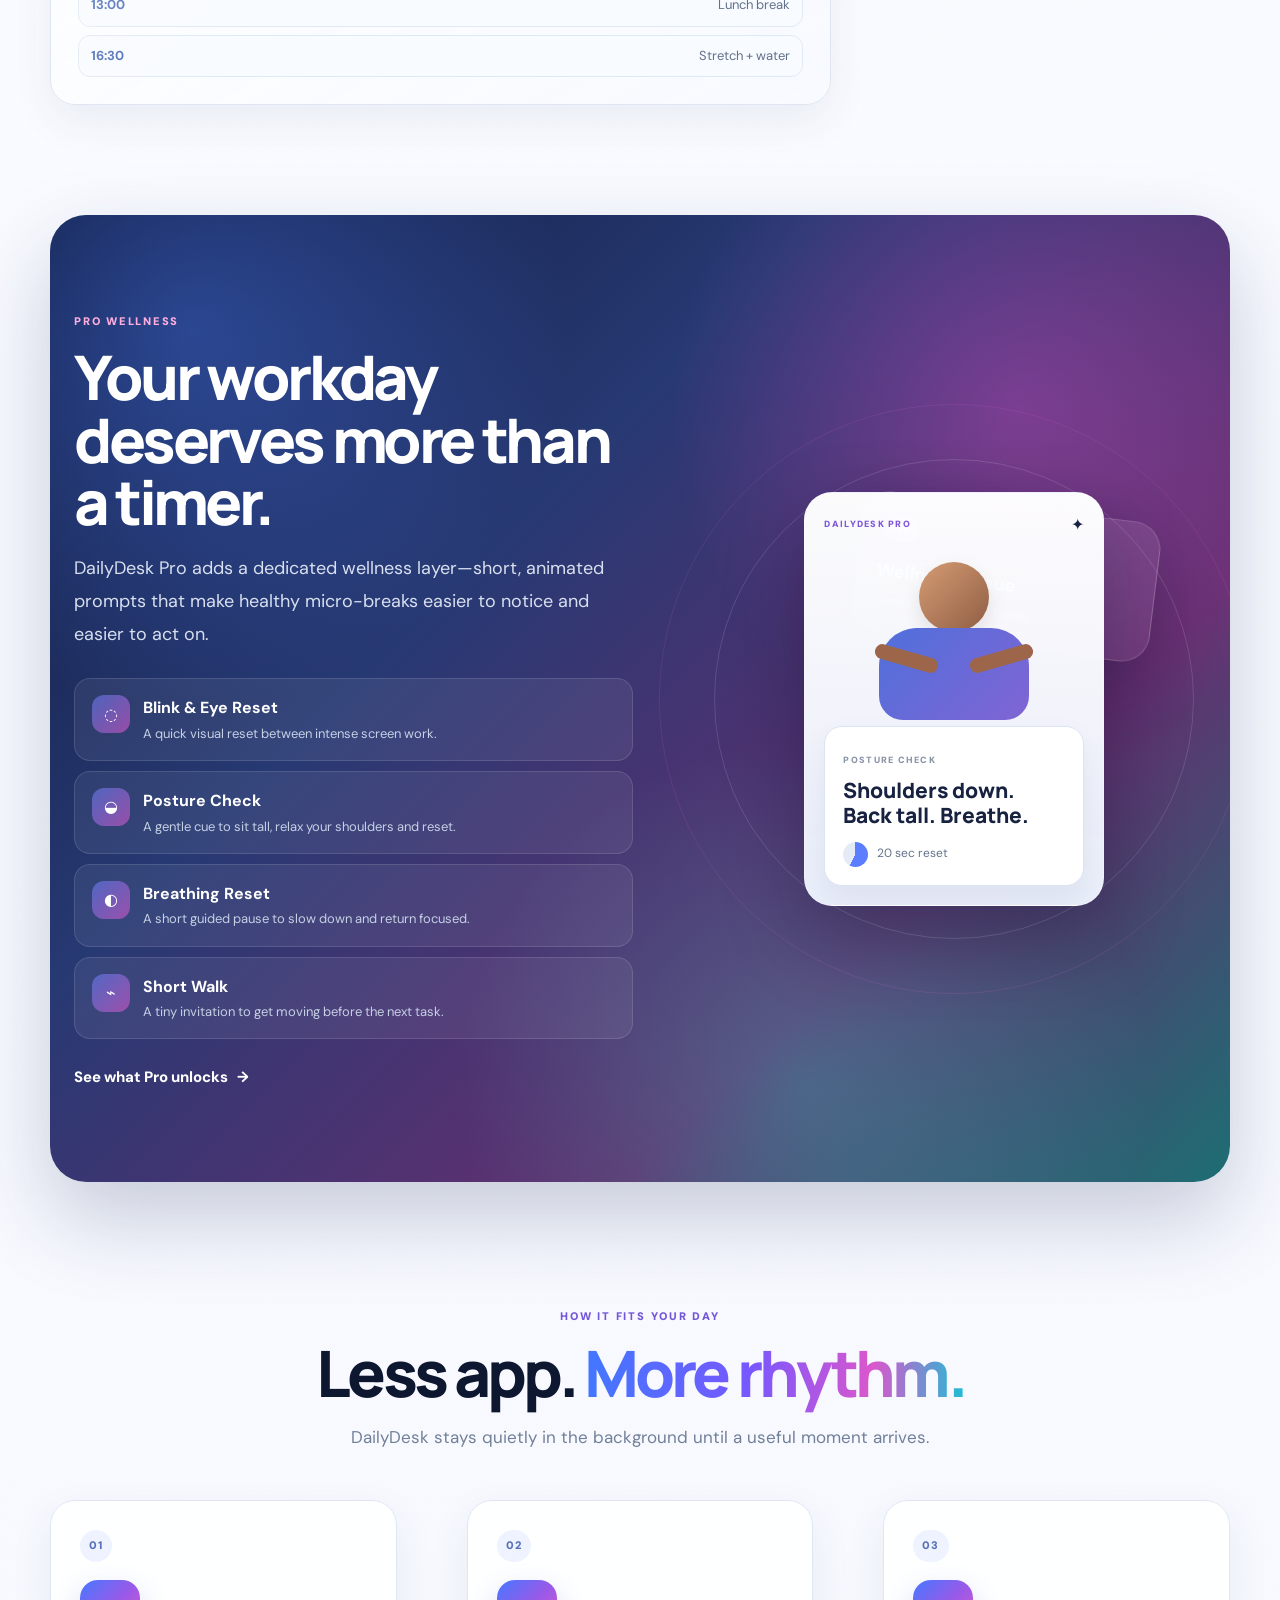
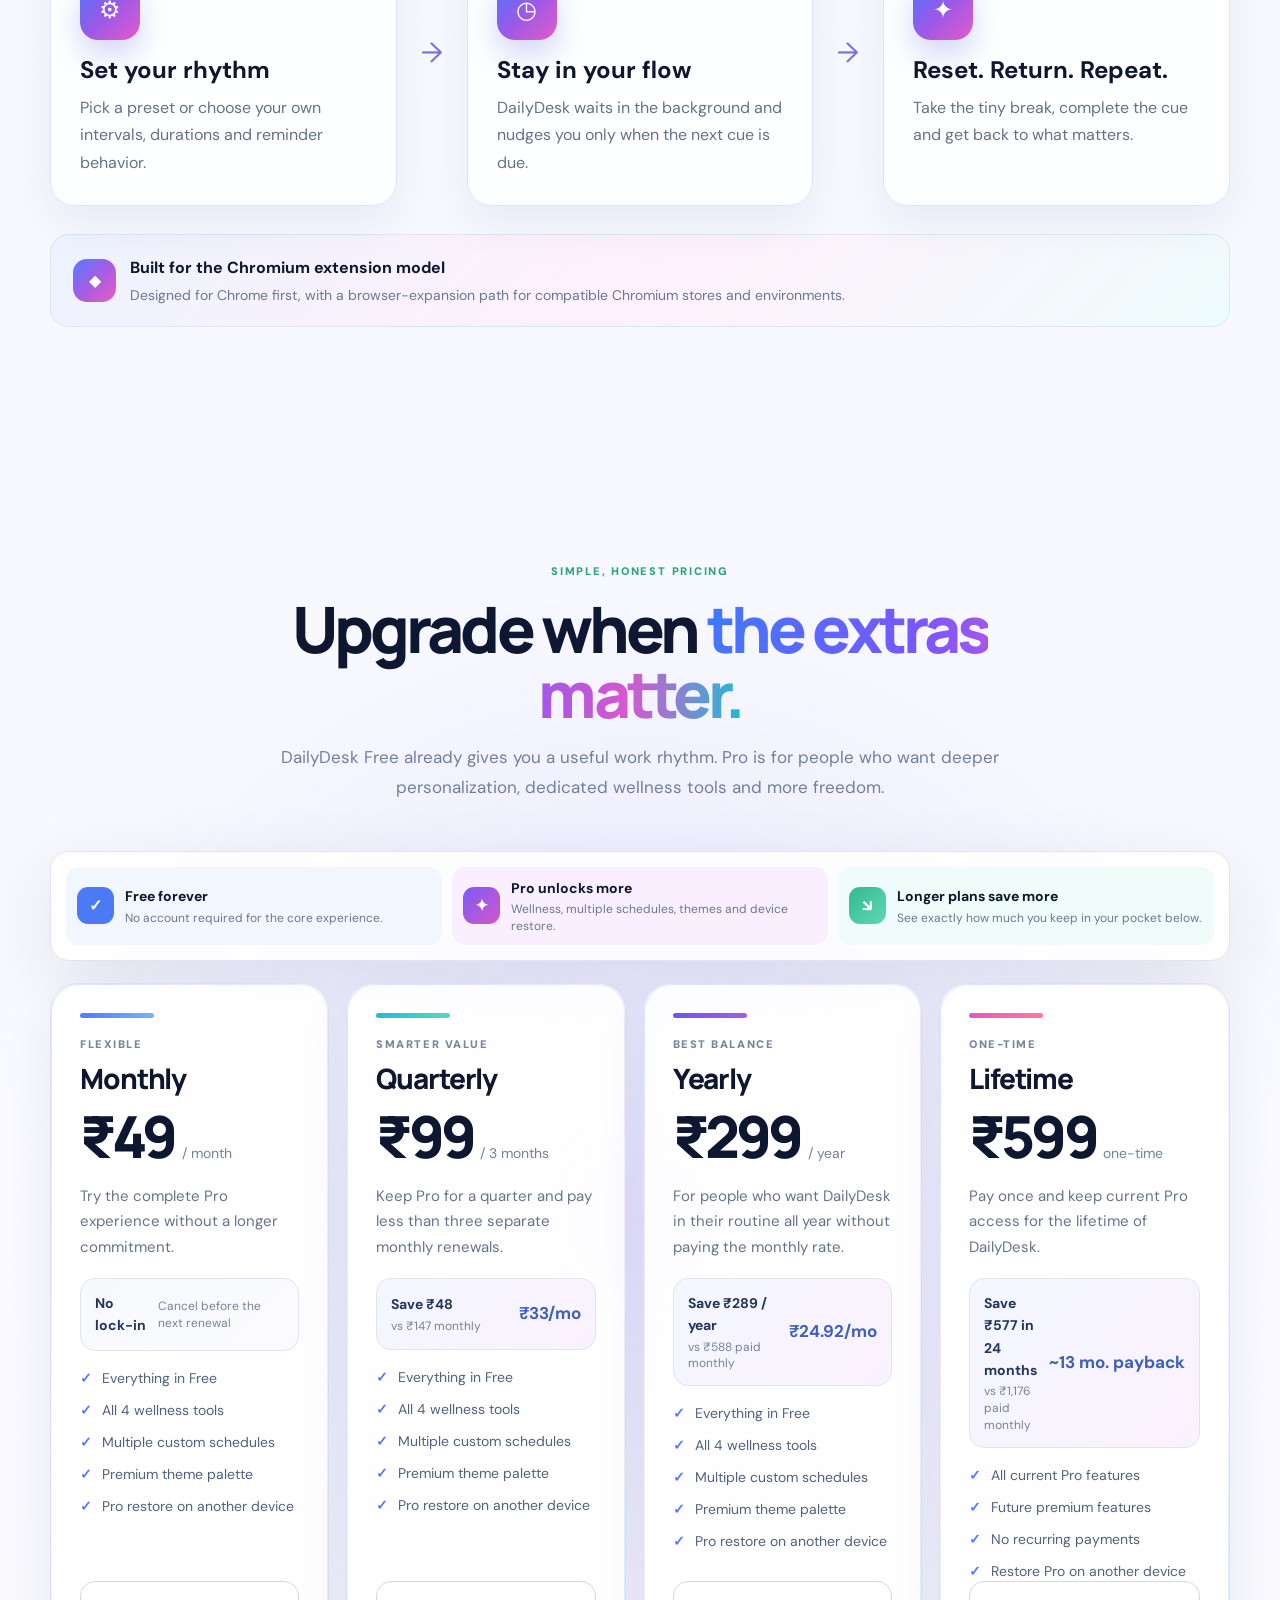
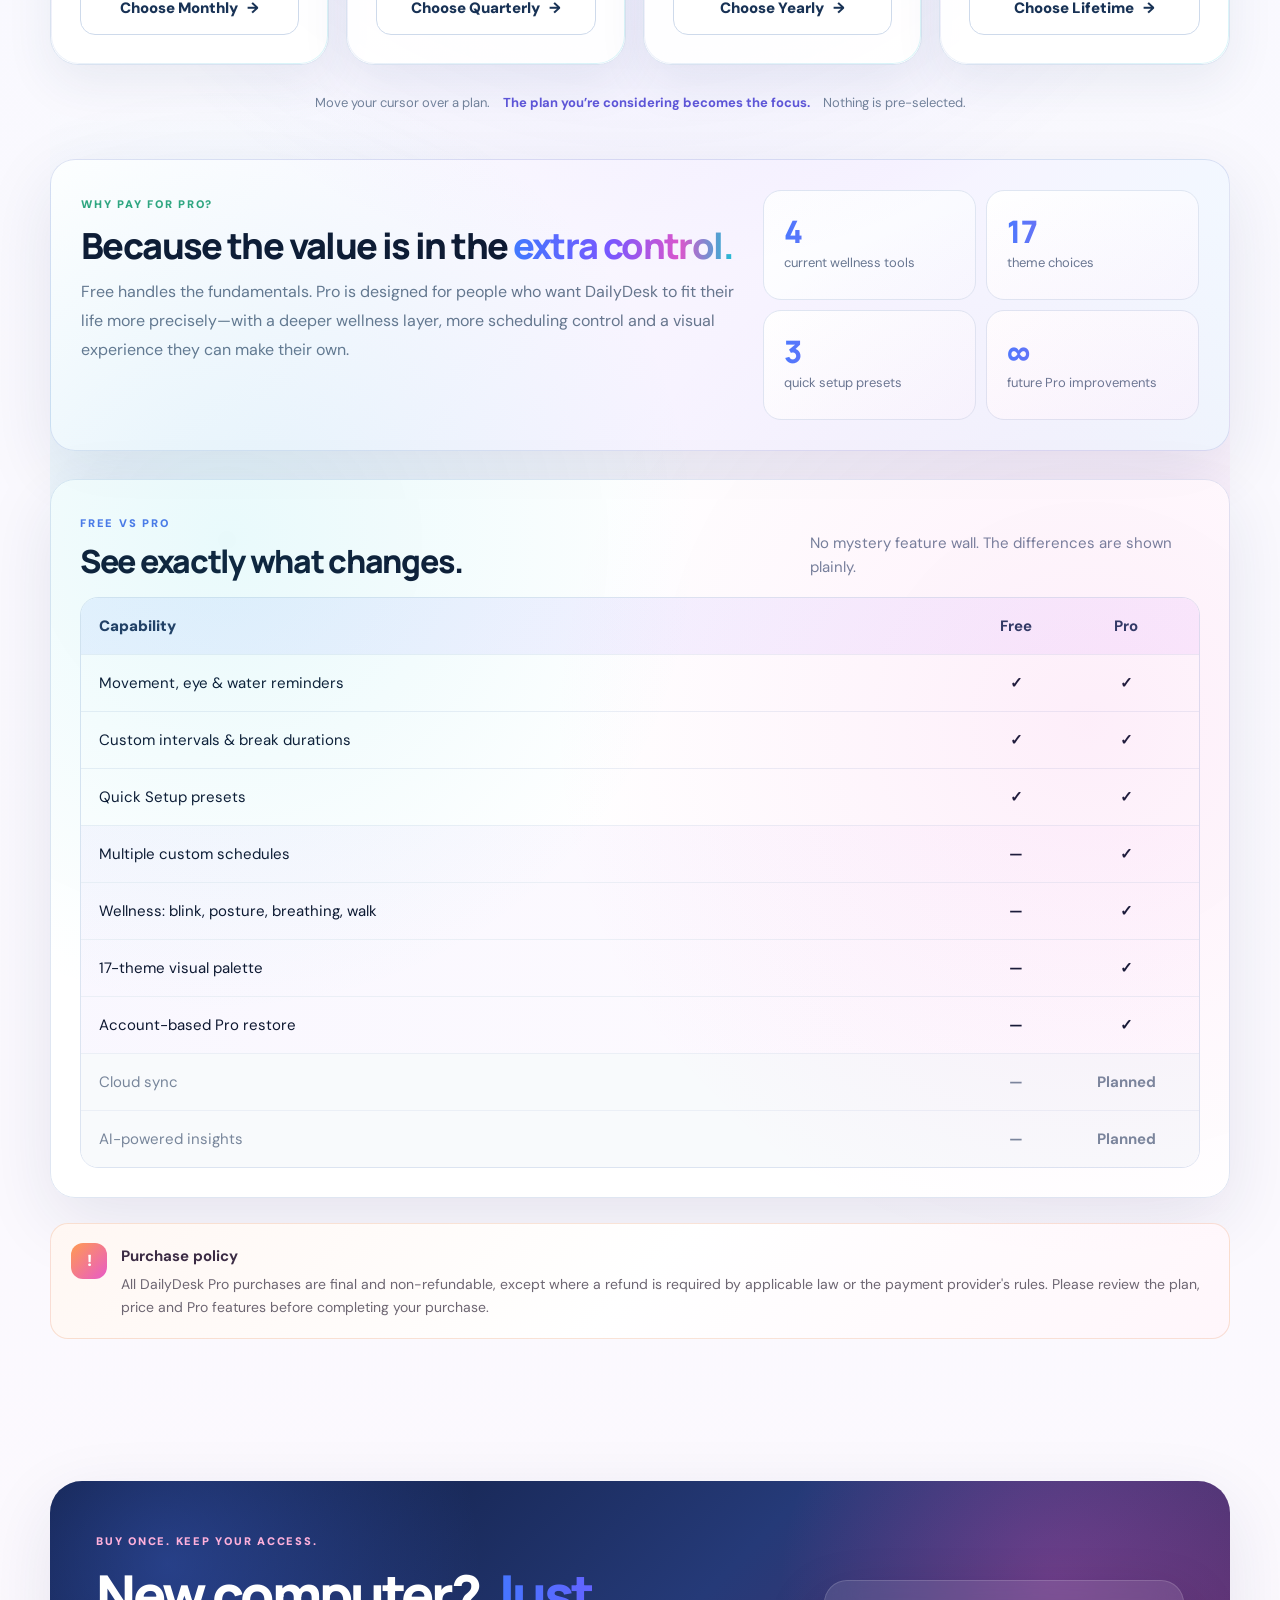
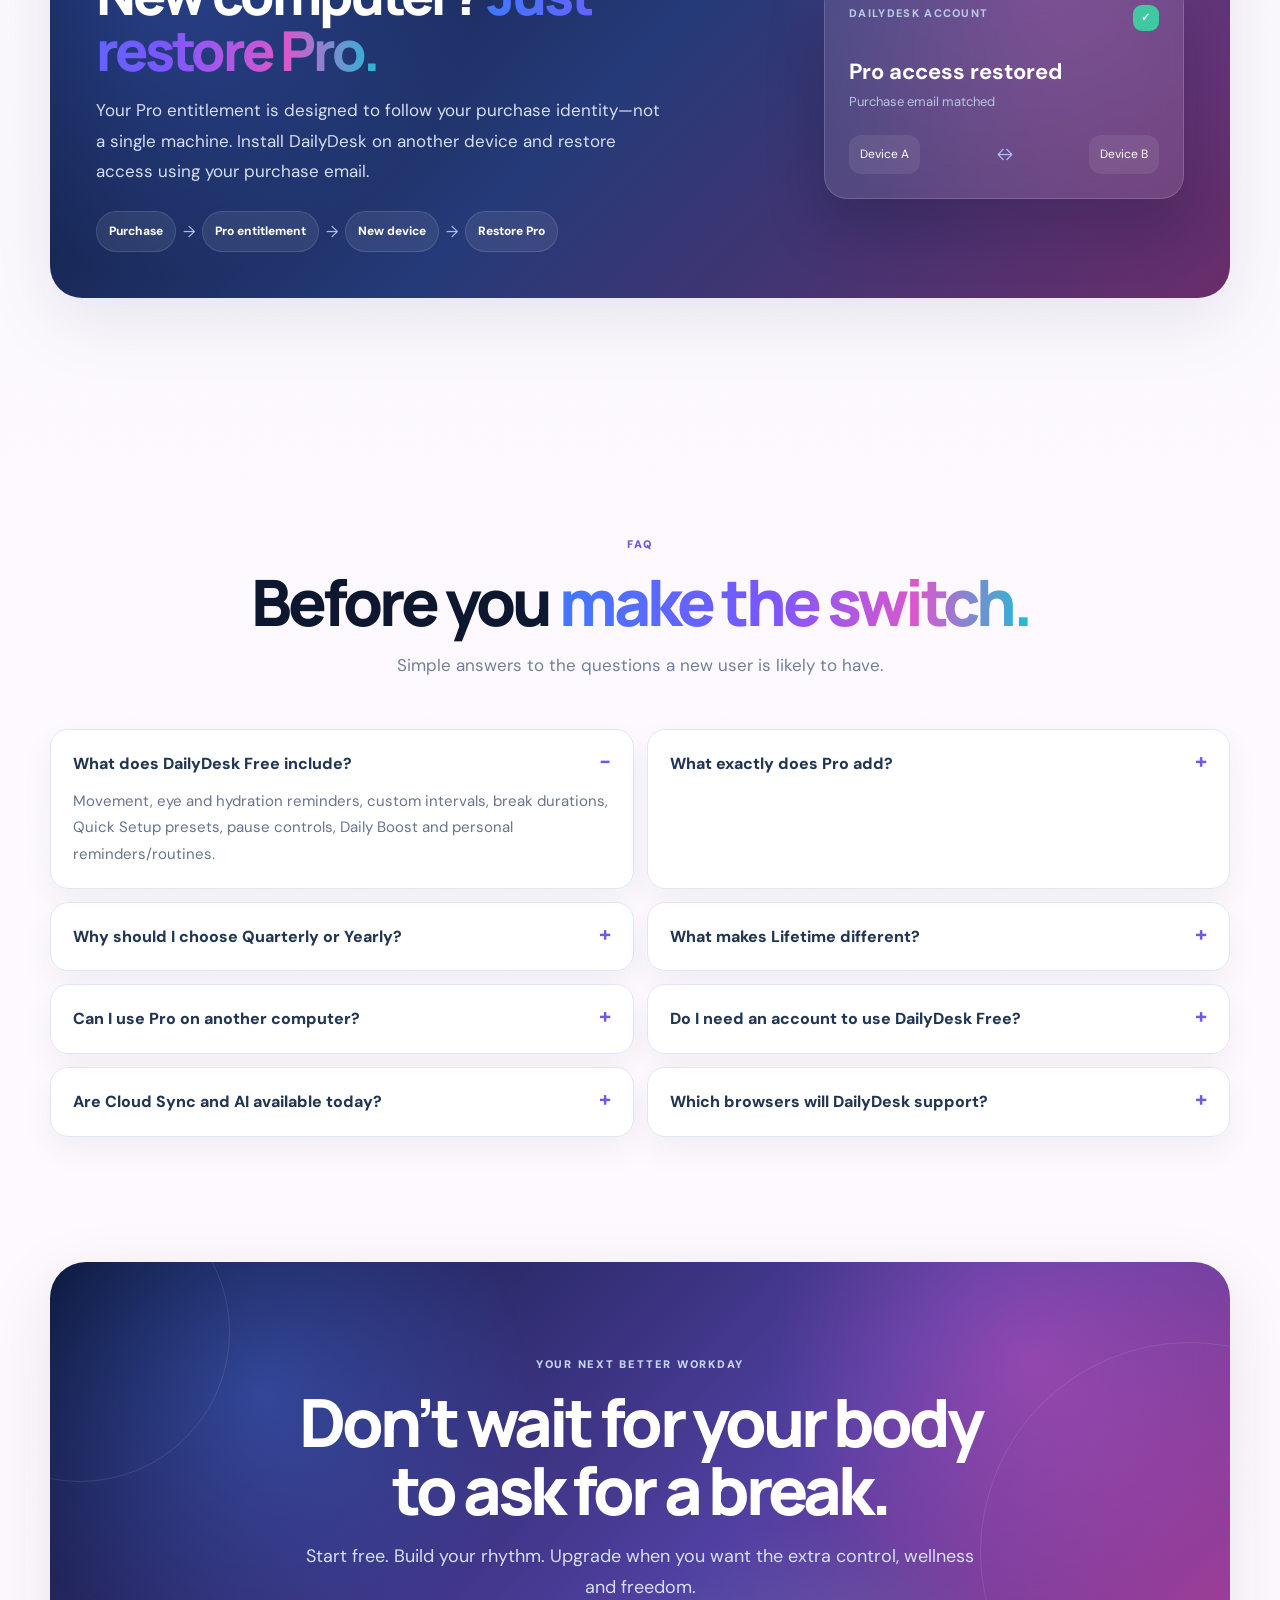
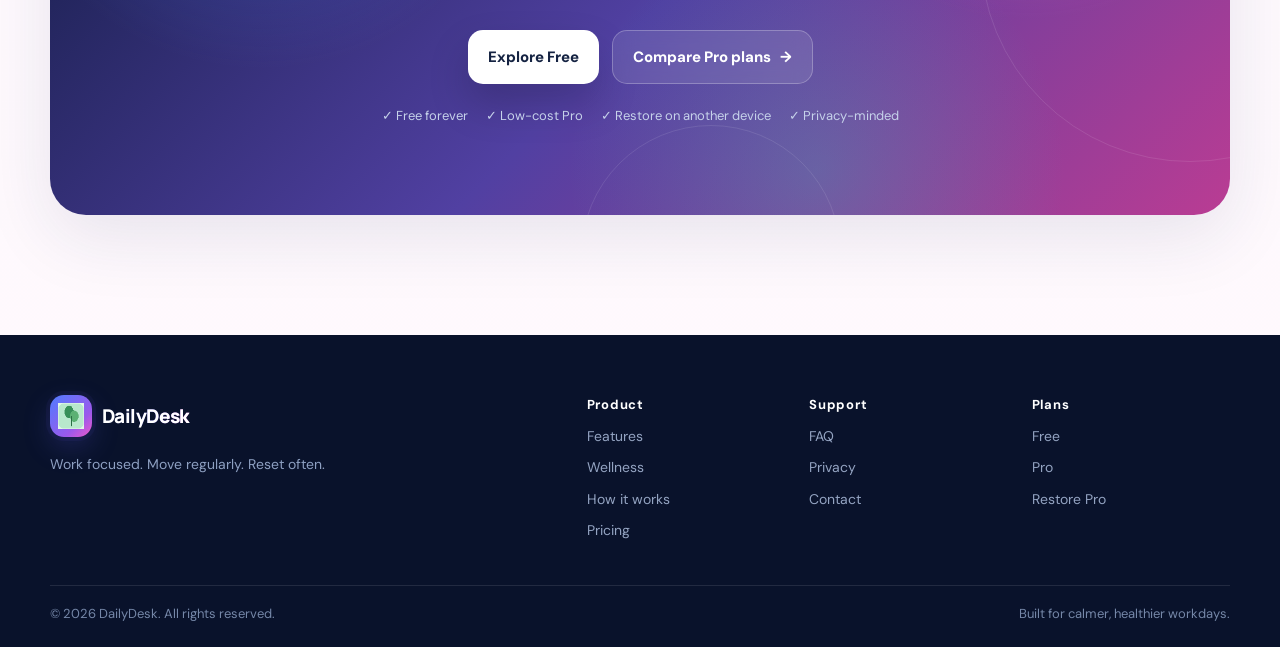
==== commit cdd93e91: "Add files via upload" ====
--- a/index.html
+++ b/index.html
@@ -33,7 +33,7 @@
         <a href="#pricingGrid">Pricing</a>
         <a href="#faq">FAQ</a>
         <a href="privacy.html">Privacy</a>
-        <a class="nav-button" href="#pricing">Get Pro <span>↗</span></a>
+        <a class="nav-button" href="#pricingGrid">Get Pro <span>↗</span></a>
       </nav>
     </div>
   </header>
@@ -45,7 +45,7 @@
         <h1 id="hero-title">Work deeply.<br><span>Reset intentionally.</span></h1>
         <p class="hero-sub">DailyDesk turns long computer days into a healthier rhythm with gentle, timely cues to move, rest your eyes, drink water, breathe, reset and remember what matters.</p>
         <div class="hero-actions">
-          <a class="button primary" href="#pricing">Explore Pro <span>→</span></a>
+          <a class="button primary" href="#pricingGrid">Explore Pro <span>→</span></a>
           <a class="button secondary" href="#features">See everything included</a>
         </div>
         <div class="hero-proof">
@@ -119,7 +119,7 @@
             <div><span>◐</span><div><b>Breathing Reset</b><small>A short guided pause to slow down and return focused.</small></div></div>
             <div><span>⌁</span><div><b>Short Walk</b><small>A tiny invitation to get moving before the next task.</small></div></div>
           </div>
-          <a class="light-link" href="#pricing">See what Pro unlocks <span>→</span></a>
+          <a class="light-link" href="#pricingGrid">See what Pro unlocks <span>→</span></a>
         </div>
         <div class="wellness-art reveal delay-1">
           <div class="well-card back-card"><span>PRO</span><b>Wellness queue</b><small>Gentle • Animated • Timely</small></div>
@@ -239,7 +239,7 @@
         <span class="eyebrow light">YOUR NEXT BETTER WORKDAY</span>
         <h2>Don’t wait for your body<br>to ask for a break.</h2>
         <p>Start free. Build your rhythm. Upgrade when you want the extra control, wellness and freedom.</p>
-        <div class="hero-actions centered"><a class="button light-btn" href="#features">Explore Free</a><a class="button glass-btn" href="#pricing">Compare Pro plans <span>→</span></a></div>
+        <div class="hero-actions centered"><a class="button light-btn" href="#features">Explore Free</a><a class="button glass-btn" href="#pricingGrid">Compare Pro plans <span>→</span></a></div>
         <div class="final-proof"><span>✓ Free forever</span><span>✓ Low-cost Pro</span><span>✓ Restore on another device</span><span>✓ Privacy-minded</span></div>
       </div>
     </section>
@@ -248,7 +248,7 @@
   <footer class="footer">
     <div class="footer-main section">
       <div class="footer-brand"><a class="brand" href="#top"><span class="brand-icon"><img src="icon48.png" alt=""></span><span class="brand-name">DailyDesk</span></a><p>Work focused. Move regularly. Reset often.</p></div>
-      <div class="footer-links"><div><b>Product</b><a href="#features">Features</a><a href="#wellness">Wellness</a><a href="#how">How it works</a><a href="#pricing">Pricing</a></div><div><b>Support</b><a href="#faq">FAQ</a><a href="privacy.html">Privacy</a><a href="mailto:YOUR-EMAIL@example.com">Contact</a></div><div><b>Plans</b><a href="#pricing">Free</a><a href="#pricing">Pro</a><a href="#pricing">Restore Pro</a></div></div>
+      <div class="footer-links"><div><b>Product</b><a href="#features">Features</a><a href="#wellness">Wellness</a><a href="#how">How it works</a><a href="#pricingGrid">Pricing</a></div><div><b>Support</b><a href="#faq">FAQ</a><a href="privacy.html">Privacy</a><a href="mailto:YOUR-EMAIL@example.com">Contact</a></div><div><b>Plans</b><a href="#pricingGrid">Free</a><a href="#pricingGrid">Pro</a><a href="#pricingGrid">Restore Pro</a></div></div>
     </div>
     <div class="footer-bottom section"><span>© 2026 DailyDesk. All rights reserved.</span><span>Built for calmer, healthier workdays.</span></div>
   </footer>
@@ -266,7 +266,7 @@
     }));
 
     // Active section navigation + page scroll progress.
-    const sectionIds = ['features','wellness','how','pricing','faq'];
+    const sectionIds = ['features','wellness','how','pricingGrid','faq'];
     const sectionLinks = [...document.querySelectorAll('.nav a[href^=\"#\"]')];
     const sectionObserver = new IntersectionObserver((entries) => {
       entries.forEach(entry => {
--- a/styles.css
+++ b/styles.css
@@ -103,7 +103,6 @@
 .how-section{padding-top:120px;padding-bottom:110px}.how-grid{display:grid;grid-template-columns:1fr 70px 1fr 70px 1fr;align-items:stretch;gap:0}.how-card{min-height:285px;padding:29px;border-radius:25px;border:1px solid #dfe6f2;background:rgba(255,255,255,.88);box-shadow:0 17px 43px rgba(44,63,103,.08);transition:transform .26s ease,box-shadow .26s ease}.how-card:hover{transform:translateY(-7px);box-shadow:0 27px 58px rgba(44,63,103,.14)}.step{display:inline-flex;padding:7px 9px;border-radius:999px;background:#eef3ff;color:#5870ba;font-size:11px;font-weight:900;letter-spacing:.1em}.how-icon{width:60px;height:60px;font-size:24px;border-radius:18px;background:linear-gradient(135deg,#4678ff,#9a59e8,#e35bc9);color:#fff;display:grid;place-items:center;box-shadow:0 14px 30px rgba(82,87,218,.25);margin-top:18px}.how-card h3{font-size:24px;line-height:1.2;margin:16px 0 9px}.how-card p{font-size:16px;line-height:1.72;color:#62728b;margin:0}.connector{display:grid;place-items:center}.connector span{font-size:28px;color:#7d71e8;animation:arrow 1.6s ease-in-out infinite}.browser-note{display:flex;gap:14px;align-items:center;margin-top:28px;padding:20px 22px;border-radius:18px;background:linear-gradient(135deg,#edf3ff,#fff1fb,#eefcfc);border:1px solid #dce5f2}.browser-icon{width:43px;height:43px;border-radius:14px;display:grid;place-items:center;background:linear-gradient(135deg,#547dff,#a65ce3,#e85cc3);color:#fff}.browser-note b{display:block;font-size:16px}.browser-note span{display:block;margin-top:3px;color:#697892;font-size:14px}
 
 /* Pricing */
-.pricing-grid{scroll-margin-top:118px}
 .pricing-section{position:relative;padding-top:120px;padding-bottom:118px}.pricing-bg{position:absolute;inset:0;pointer-events:none;background:radial-gradient(circle at 50% 30%,rgba(105,83,246,.13),transparent 34%),radial-gradient(circle at 15% 65%,rgba(33,200,218,.10),transparent 24%),radial-gradient(circle at 88% 72%,rgba(239,90,203,.10),transparent 25%)}
 .pricing-value-bar{position:relative;z-index:1;display:grid;grid-template-columns:repeat(3,1fr);gap:10px;padding:15px;border-radius:19px;background:rgba(255,255,255,.84);border:1px solid #dde5f1;margin-bottom:22px}.pricing-value-bar>div{display:flex;gap:11px;align-items:center;padding:10px 11px;border-radius:13px}.pricing-value-bar>div:nth-child(1){background:#f2f6ff}.pricing-value-bar>div:nth-child(2){background:#f9efff}.pricing-value-bar>div:nth-child(3){background:#effcfa}.vicon{width:37px;height:37px;border-radius:11px;display:grid;place-items:center;background:#4c79f4;color:#fff;font-weight:900;flex:0 0 auto}.vicon.pro{background:linear-gradient(135deg,#7b5bf5,#d357ca)}.vicon.save{background:linear-gradient(135deg,#36b891,#5dd9b4)}.pricing-value-bar b{display:block;font-size:14px}.pricing-value-bar small{display:block;margin-top:2px;color:#697891;font-size:12px;line-height:1.4}
 .pricing-grid{position:relative;z-index:1;display:grid;grid-template-columns:repeat(4,1fr);gap:17px}.price-card{position:relative;min-height:620px;padding:29px;border-radius:28px;background:rgba(255,255,255,.92);border:1px solid #d9e2f0;box-shadow:0 18px 48px rgba(43,62,101,.08);transition:transform .28s cubic-bezier(.2,.8,.2,1),box-shadow .28s ease,opacity .28s ease,filter .28s ease,border-color .28s ease}.price-card::before{content:"";position:absolute;inset:0;border-radius:28px;padding:1px;background:linear-gradient(135deg,rgba(80,123,255,.20),rgba(221,87,206,.10),rgba(35,200,221,.18));-webkit-mask:linear-gradient(#000 0 0) content-box,linear-gradient(#000 0 0);-webkit-mask-composite:xor;mask-composite:exclude;pointer-events:none}.pricing-grid.is-interacting .price-card:not(.is-current){opacity:.66;filter:saturate(.85);transform:scale(.985)}.price-card:hover,.price-card.is-current{transform:translateY(-11px);border-color:rgba(87,106,210,.55);box-shadow:0 34px 76px rgba(61,75,140,.19)}.price-card.is-current{background:linear-gradient(180deg,#fff, #fbf8ff)}.price-card.is-current .plan-btn{background:linear-gradient(135deg,#3f76ff,#8155ff,#df58c8);color:#fff;border-color:transparent;box-shadow:0 18px 36px rgba(78,91,225,.24)}.price-card.is-current::after{content:"YOUR FOCUS";position:absolute;right:18px;top:18px;font-size:10px;font-weight:900;letter-spacing:.12em;color:#fff;background:linear-gradient(90deg,#5f6ef5,#d65ac8);padding:8px 10px;border-radius:999px;box-shadow:0 9px 18px rgba(94,91,220,.22)}.card-accent{height:5px;width:74px;border-radius:99px;margin-bottom:18px}.accent-blue{background:linear-gradient(90deg,#4f7cff,#79b1ff)}.accent-cyan{background:linear-gradient(90deg,#21bdd7,#56d8c4)}.accent-violet{background:linear-gradient(90deg,#6c55f2,#a35fe2)}.accent-pink{background:linear-gradient(90deg,#e755c5,#ff7b96)}.plan-kicker{font-size:11px;letter-spacing:.14em;font-weight:900;color:#78869d}.price-card h3{font:800 28px/1.15 Manrope;letter-spacing:-.04em;margin:8px 0 13px}.price{display:flex;align-items:baseline;gap:7px}.price strong{font:800 58px/1 Manrope;letter-spacing:-.065em}.price span{font-size:14px;color:#74839a}.price-card>p{font-size:15px;line-height:1.7;color:#65748d;min-height:78px;margin:19px 0 16px}.save-box{min-height:72px;display:flex;align-items:center;justify-content:space-between;gap:12px;padding:13px 14px;border-radius:15px;border:1px solid #dce5f1;background:linear-gradient(135deg,#f3f7ff,#fbf1ff);margin-bottom:17px}.save-box b{display:block;font-size:14px;color:#22355b}.save-box span{display:block;font-size:12px;color:#74839a;margin-top:2px;line-height:1.4}.save-box>strong{font-size:17px;color:#3d5fbc;text-align:right;white-space:nowrap}.save-box.neutral{background:linear-gradient(135deg,#f7f9fd,#fbfbfd)}.price-card ul{display:grid;gap:11px;margin:0;padding:0;list-style:none}.price-card li{position:relative;padding-left:22px;font-size:14px;line-height:1.5;color:#50627d}.price-card li::before{content:"✓";position:absolute;left:0;top:0;font-weight:900;color:#4f7cff}.plan-btn{display:flex;align-items:center;justify-content:center;gap:9px;margin-top:auto;position:absolute;left:29px;right:29px;bottom:29px;min-height:54px;padding:0 16px;border-radius:15px;border:1px solid #cedaeb;background:#fff;color:#183255;font-size:15px;font-weight:900;transition:all .22s ease}.plan-btn:hover{transform:translateY(-2px);box-shadow:0 13px 26px rgba(53,73,118,.10)}
@@ -223,3 +222,39 @@
   .hero::before,.hero::after,.hero-note-dot,.hero-scroll-cue span::after{animation:none!important}
   .app-card,.hero-art:hover .app-card{transform:none!important}
 }
+
+
+/* Exact anchor positioning for the pricing cards. The sticky header is accounted for. */
+#pricingGrid{scroll-margin-top:124px}
+
+/* ============================================================
+   DAILYDESK V11 — STICKY HEADER CONTENT SHIELD
+   Keeps page content from visually showing through/behind the
+   sticky navigation while preserving the premium glass effect.
+   ============================================================ */
+.header{
+  position:sticky;
+  top:0;
+  z-index:1000;
+  padding:10px 0 12px;
+  background:linear-gradient(180deg,rgba(248,250,255,.985) 0%,rgba(248,250,255,.94) 72%,rgba(248,250,255,.88) 100%);
+  backdrop-filter:blur(22px) saturate(1.15);
+  -webkit-backdrop-filter:blur(22px) saturate(1.15);
+  box-shadow:0 8px 24px rgba(42,57,94,.07);
+  isolation:isolate;
+}
+.header::after{
+  content:"";
+  position:absolute;
+  left:0;
+  right:0;
+  bottom:0;
+  height:1px;
+  background:linear-gradient(90deg,rgba(90,125,255,.08),rgba(204,86,214,.12),rgba(51,193,211,.08));
+  pointer-events:none;
+}
+.nav-wrap{position:relative;z-index:1}
+
+@media(max-width:760px){
+  .header{padding:8px 0 10px}
+}
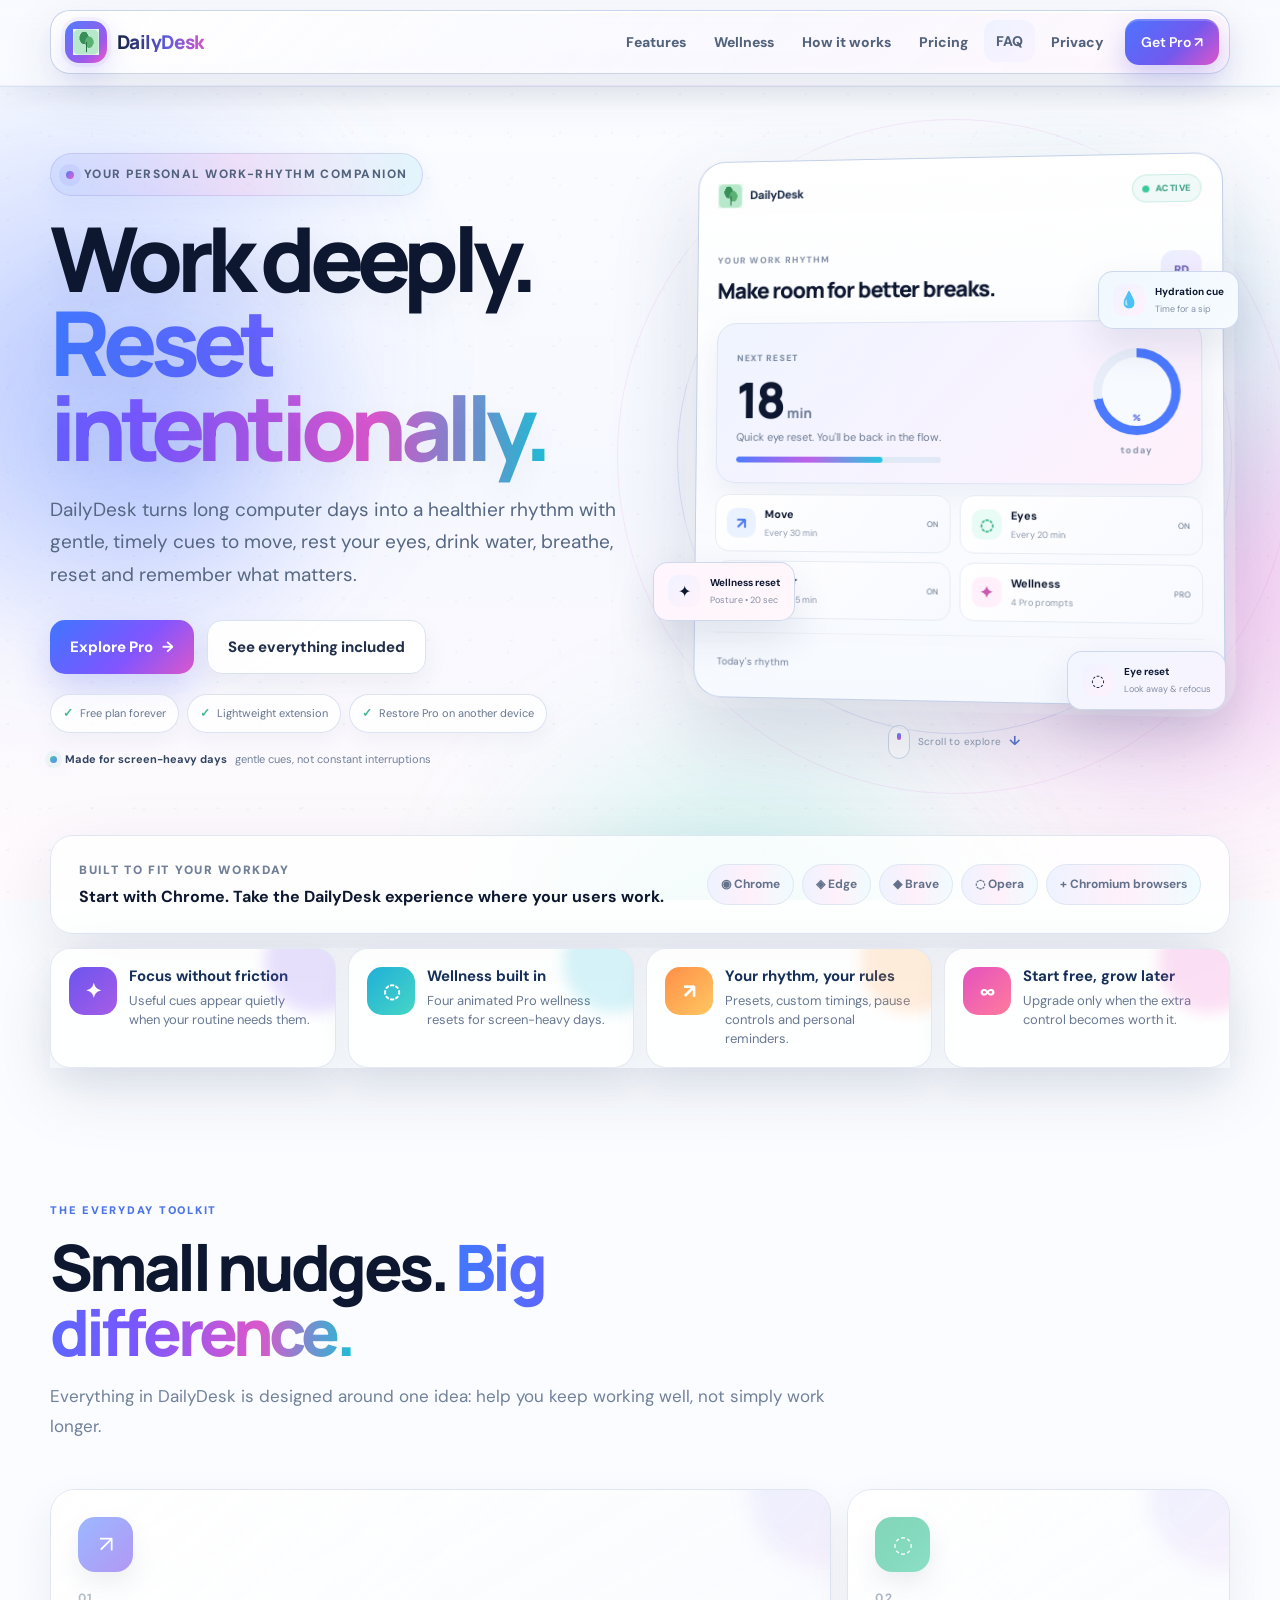
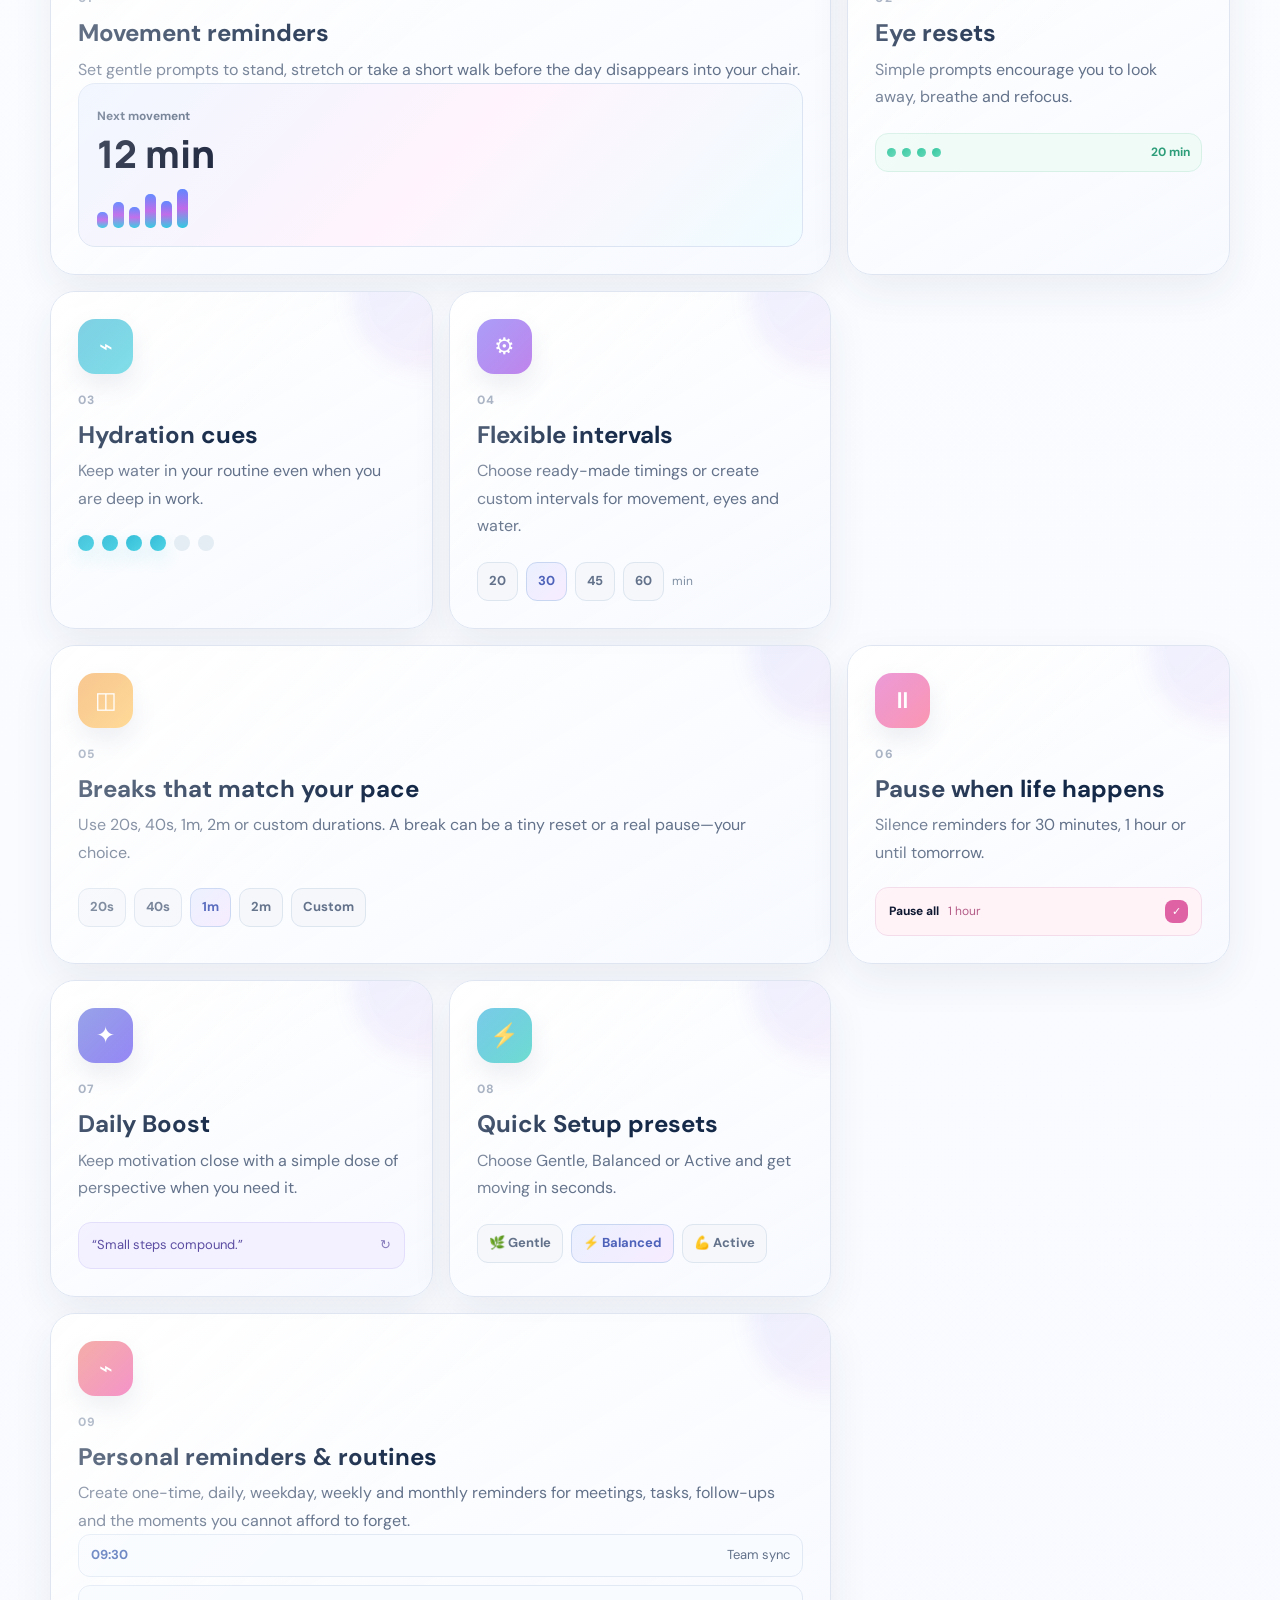
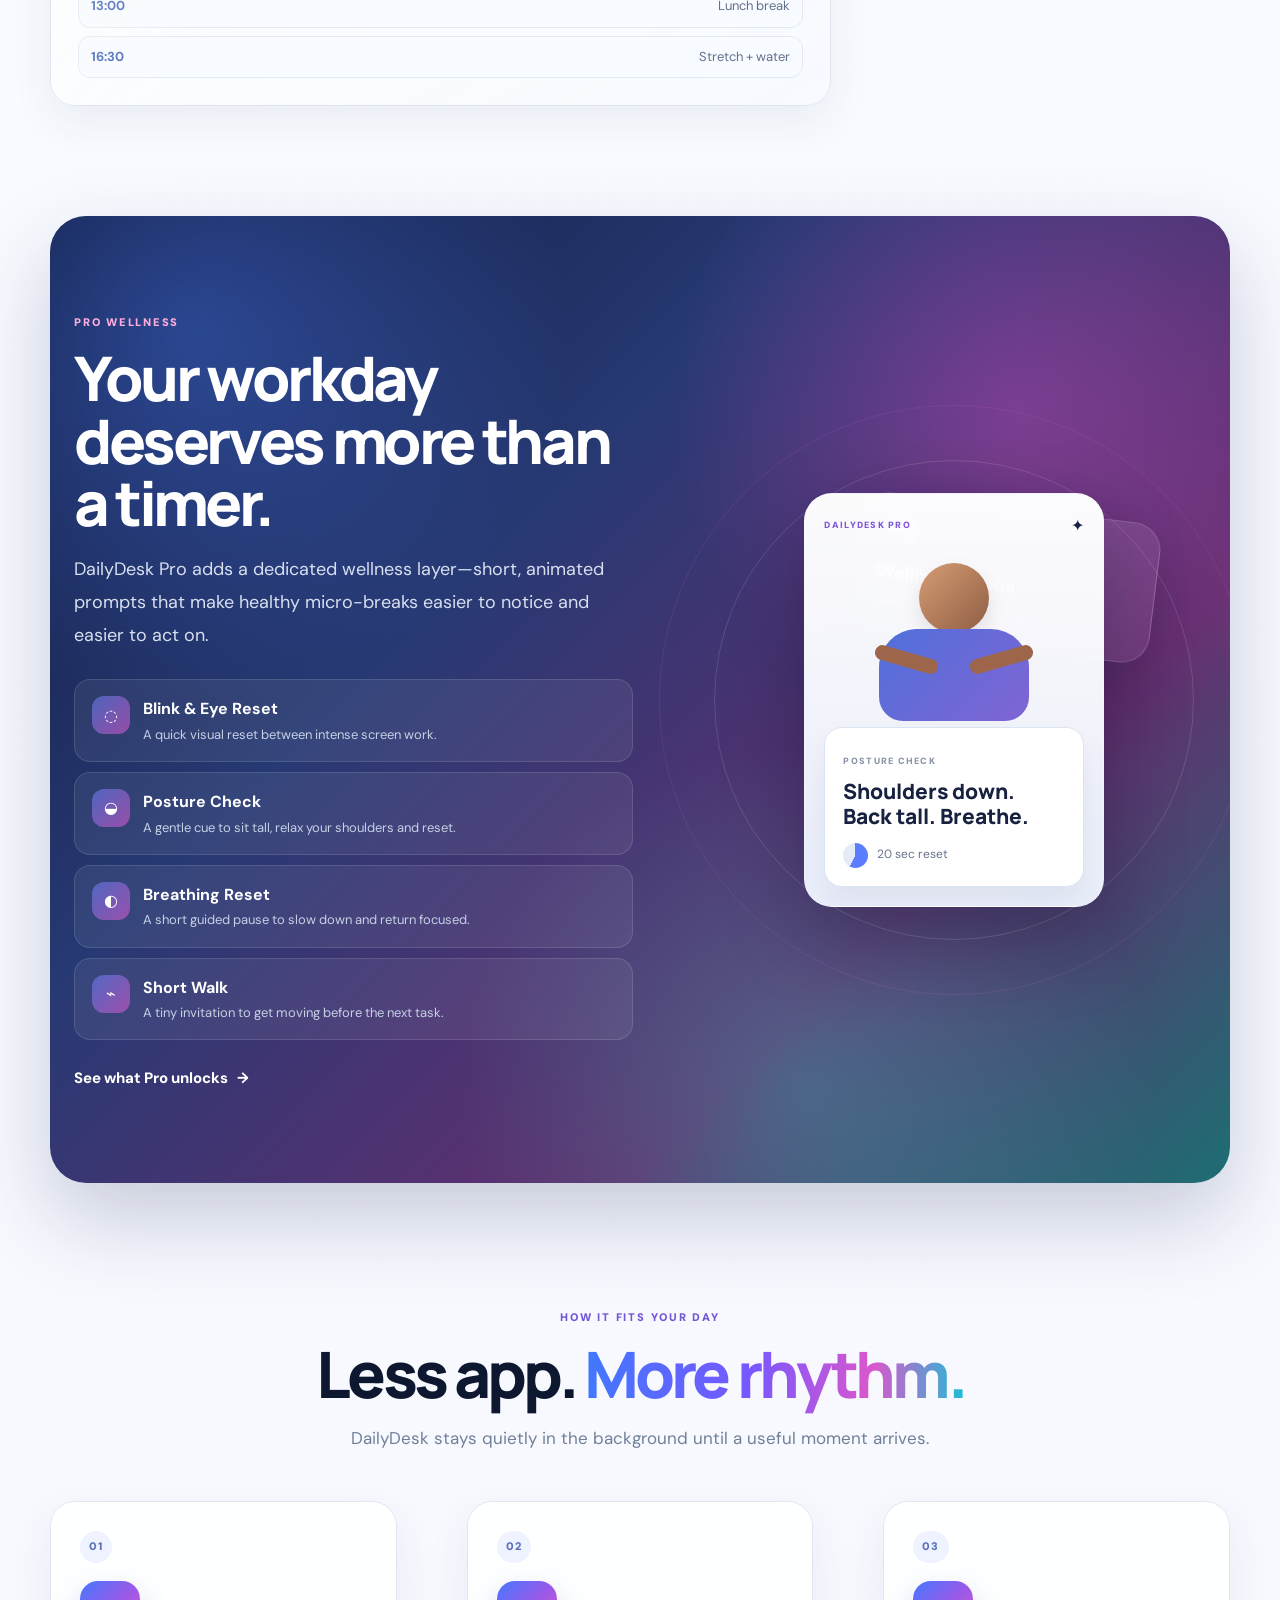
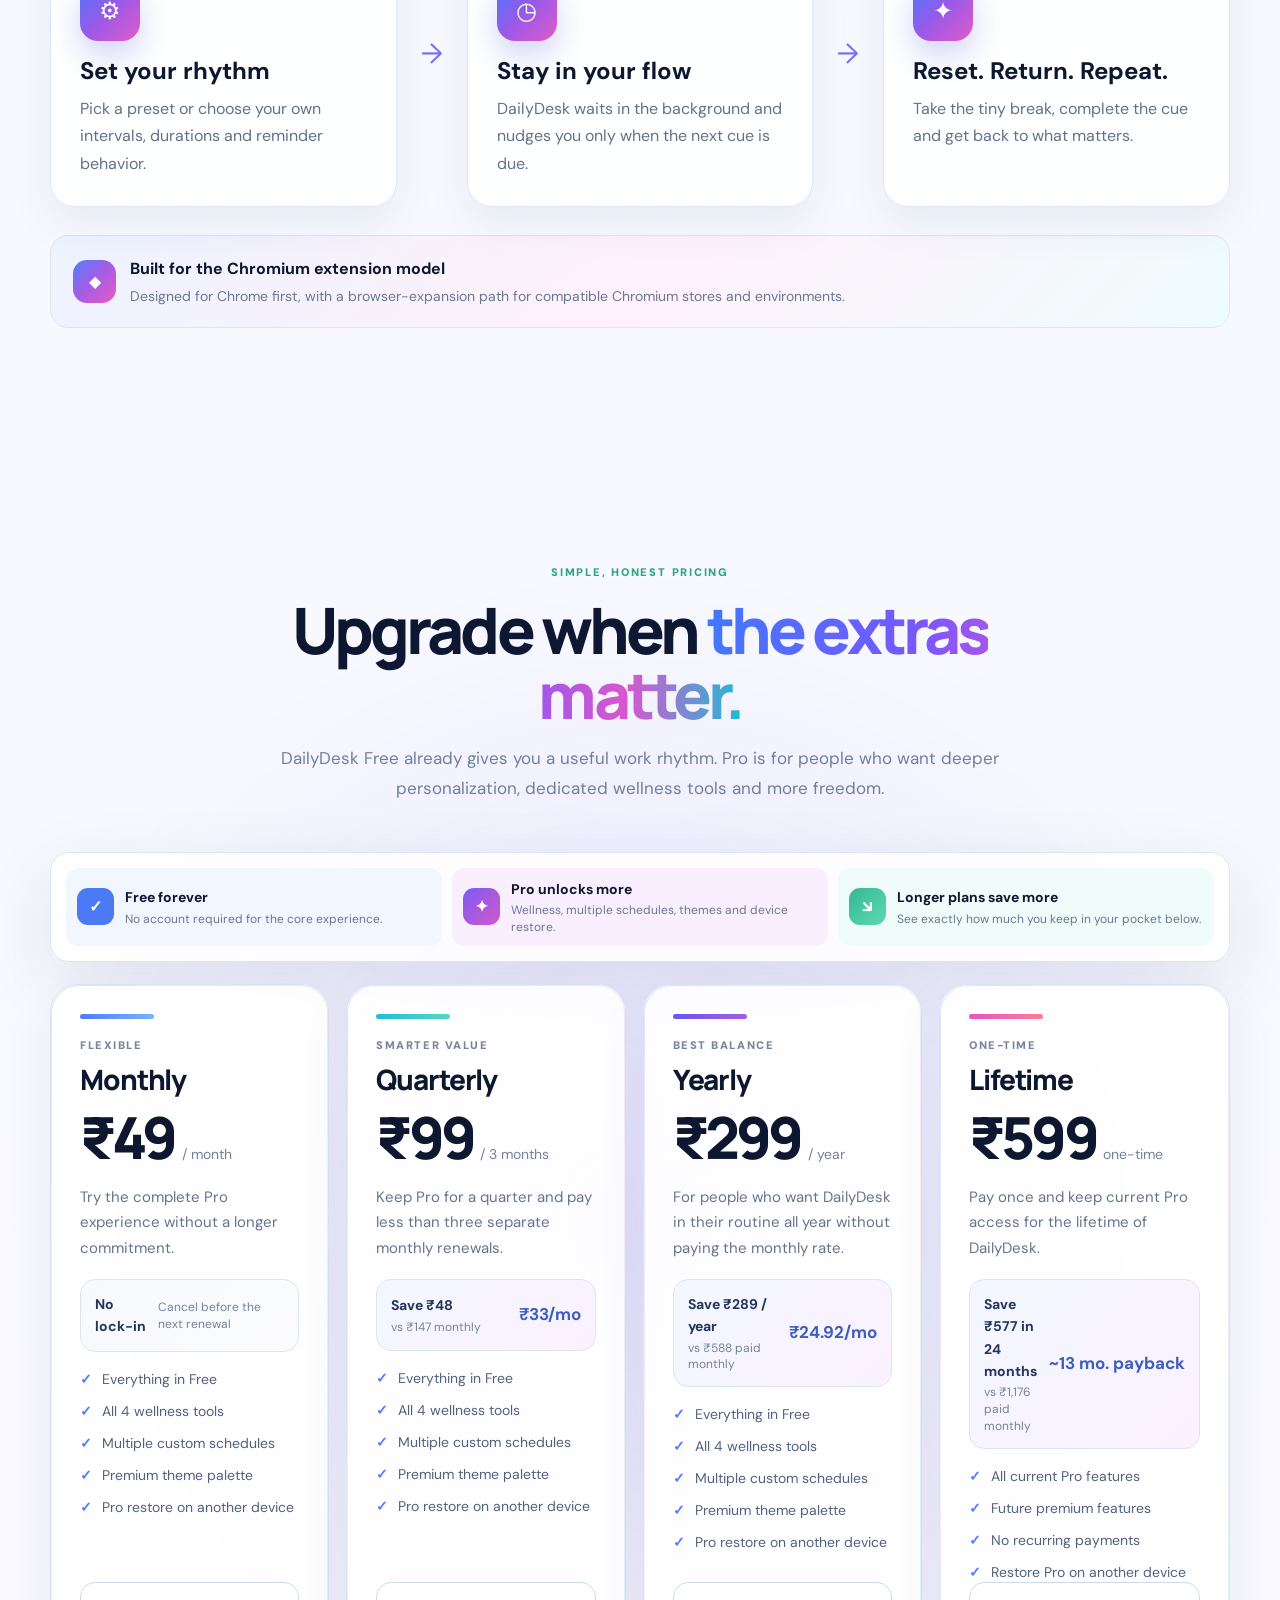
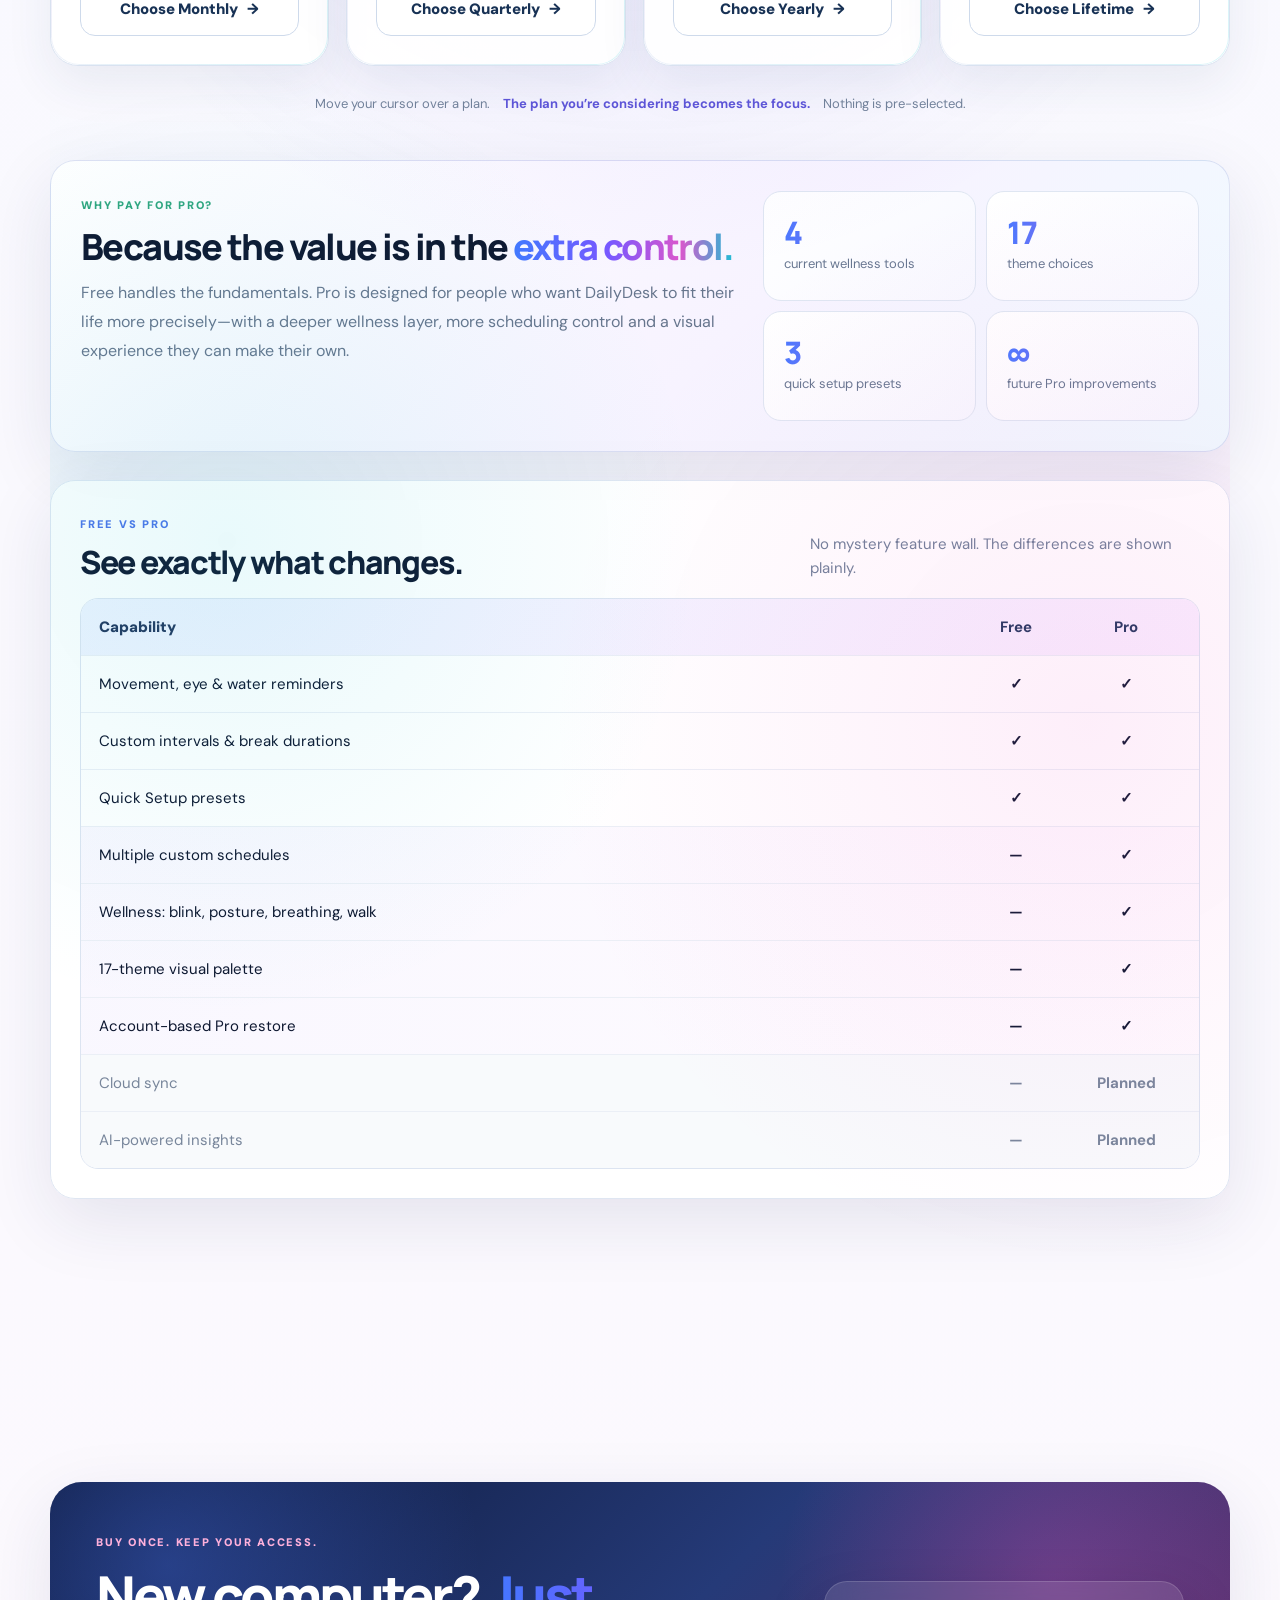
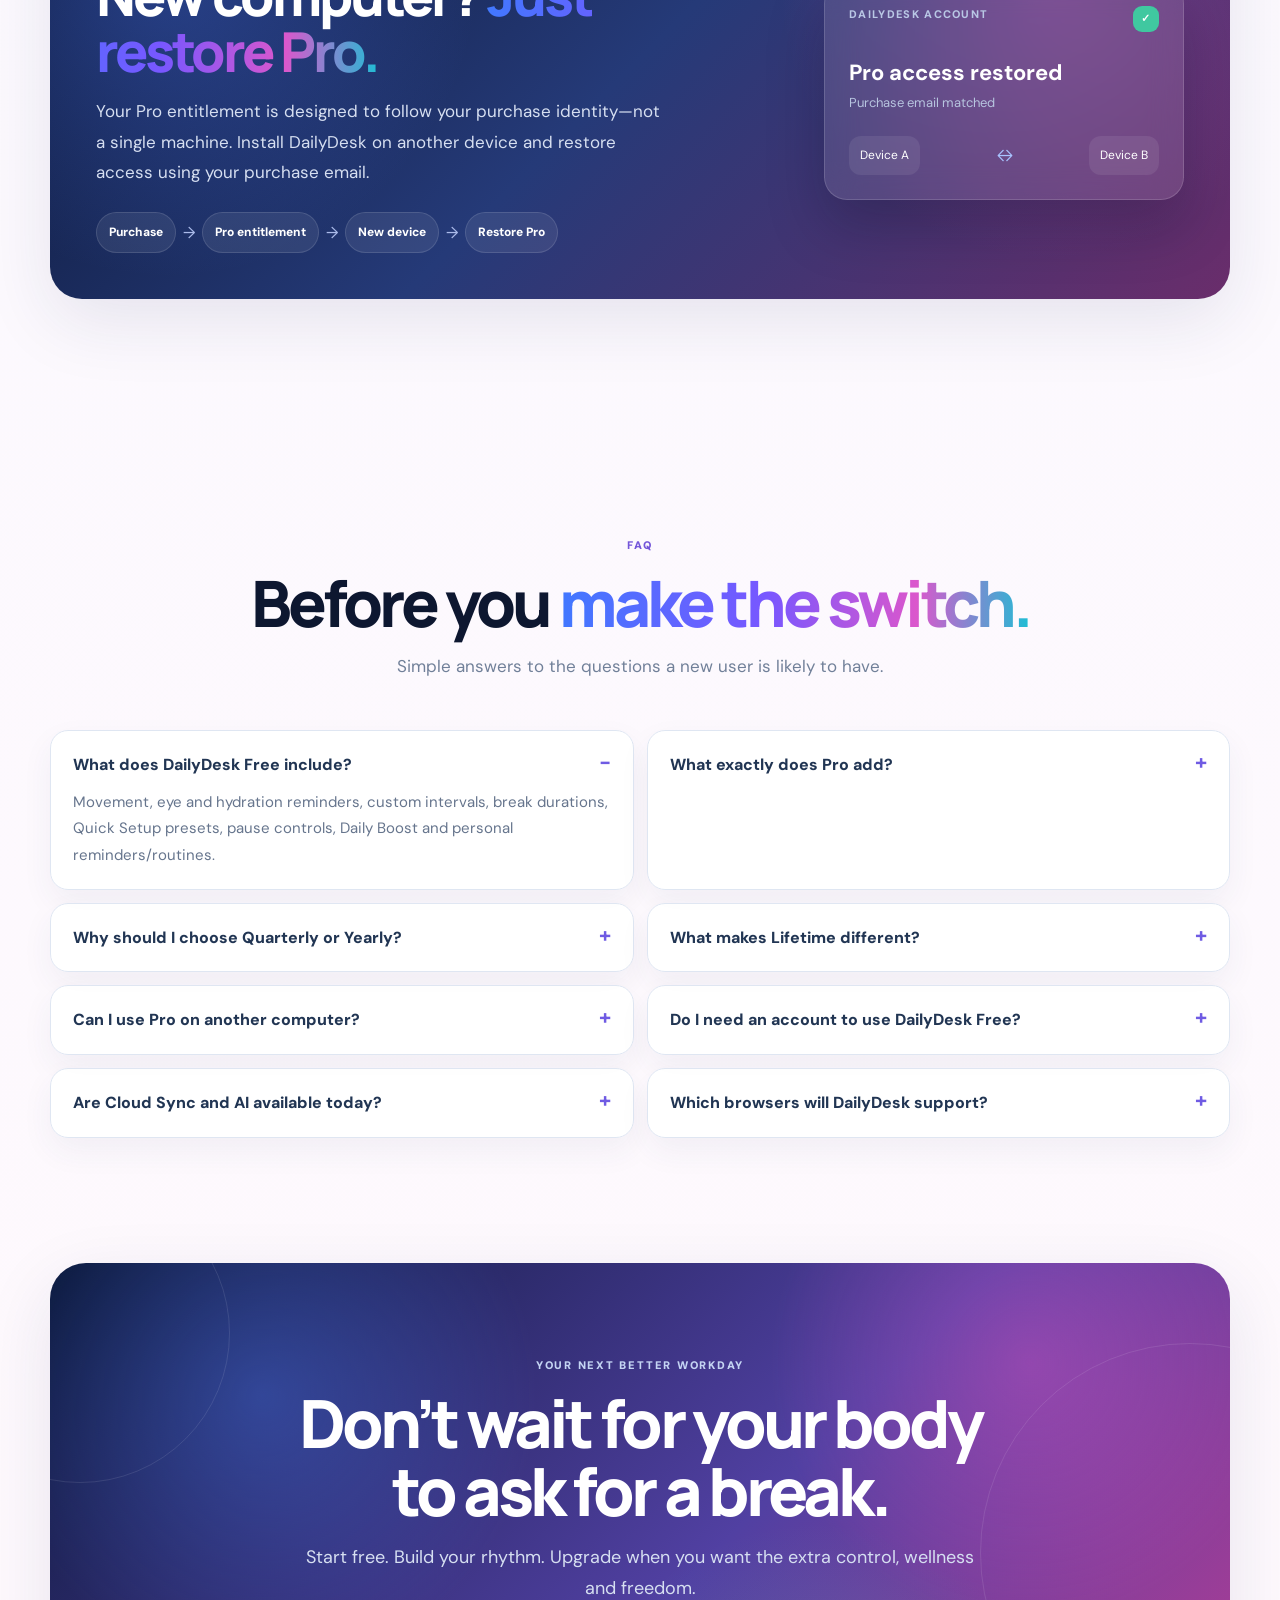
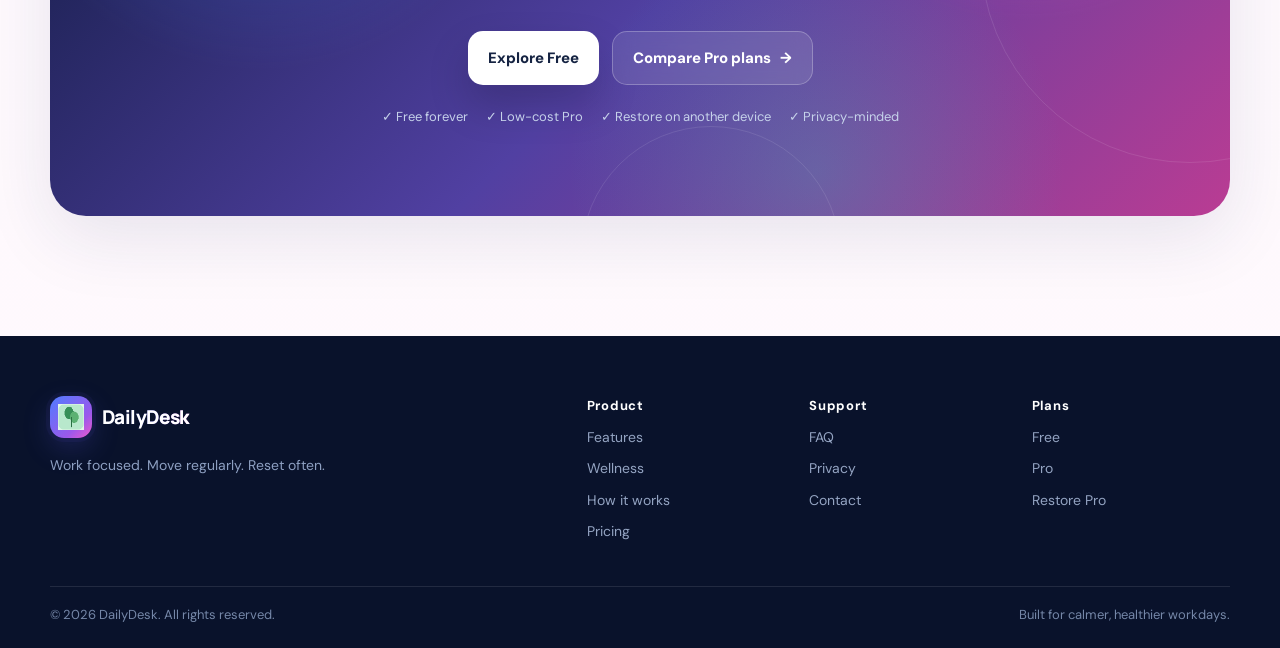
==== commit e2a40e3b: "Add files via upload" ====
--- a/index.html
+++ b/index.html
@@ -156,28 +156,28 @@
           <div class="card-accent accent-blue"></div><div class="plan-kicker">FLEXIBLE</div><h3>Monthly</h3><div class="price"><strong>₹49</strong><span>/ month</span></div><p>Try the complete Pro experience without a longer commitment.</p>
           <div class="save-box neutral"><b>No lock-in</b><span>Cancel before the next renewal</span></div>
           <ul><li>Everything in Free</li><li>All 4 wellness tools</li><li>Multiple custom schedules</li><li>Premium theme palette</li><li>Pro restore on another device</li></ul>
-          <a class="plan-btn" href="#contact">Choose Monthly <span>→</span></a>
+          <a class="plan-btn" href="https://rzp.io/rzp/QDwV9OT" target="_blank" rel="noopener noreferrer">Choose Monthly <span>→</span></a>
         </article>
 
         <article class="price-card" data-plan="quarterly" tabindex="0">
           <div class="card-accent accent-cyan"></div><div class="plan-kicker">SMARTER VALUE</div><h3>Quarterly</h3><div class="price"><strong>₹99</strong><span>/ 3 months</span></div><p>Keep Pro for a quarter and pay less than three separate monthly renewals.</p>
           <div class="save-box"><div><b>Save ₹48</b><span>vs ₹147 monthly</span></div><strong>₹33/mo</strong></div>
           <ul><li>Everything in Free</li><li>All 4 wellness tools</li><li>Multiple custom schedules</li><li>Premium theme palette</li><li>Pro restore on another device</li></ul>
-          <a class="plan-btn" href="#contact">Choose Quarterly <span>→</span></a>
+          <a class="plan-btn" href="https://rzp.io/rzp/4hUdMe2Q" target="_blank" rel="noopener noreferrer">Choose Quarterly <span>→</span></a>
         </article>
 
         <article class="price-card" data-plan="yearly" tabindex="0">
           <div class="card-accent accent-violet"></div><div class="plan-kicker">BEST BALANCE</div><h3>Yearly</h3><div class="price"><strong>₹299</strong><span>/ year</span></div><p>For people who want DailyDesk in their routine all year without paying the monthly rate.</p>
           <div class="save-box"><div><b>Save ₹289 / year</b><span>vs ₹588 paid monthly</span></div><strong>₹24.92/mo</strong></div>
           <ul><li>Everything in Free</li><li>All 4 wellness tools</li><li>Multiple custom schedules</li><li>Premium theme palette</li><li>Pro restore on another device</li></ul>
-          <a class="plan-btn" href="#contact">Choose Yearly <span>→</span></a>
+          <a class="plan-btn" href="https://rzp.io/rzp/Dy2aQn9" target="_blank" rel="noopener noreferrer">Choose Yearly <span>→</span></a>
         </article>
 
         <article class="price-card" data-plan="lifetime" tabindex="0">
           <div class="card-accent accent-pink"></div><div class="plan-kicker">ONE-TIME</div><h3>Lifetime</h3><div class="price"><strong>₹599</strong><span>one-time</span></div><p>Pay once and keep current Pro access for the lifetime of DailyDesk.</p>
           <div class="save-box"><div><b>Save ₹577 in 24 months</b><span>vs ₹1,176 paid monthly</span></div><strong>~13 mo. payback</strong></div>
           <ul><li>All current Pro features</li><li>Future premium features</li><li>No recurring payments</li><li>Restore Pro on another device</li><li>Lifetime access while DailyDesk exists</li></ul>
-          <a class="plan-btn" href="#contact">Choose Lifetime <span>→</span></a>
+          <a class="plan-btn" href="https://rzp.io/rzp/7KR9Uku" target="_blank" rel="noopener noreferrer">Choose Lifetime <span>→</span></a>
         </article>
       </div>
 
--- a/styles.css
+++ b/styles.css
@@ -22,7 +22,7 @@
 }
 
 *{box-sizing:border-box}
-html{scroll-behavior:smooth;scroll-padding-top:104px}
+html{scroll-behavior:smooth;scroll-padding-top:112px}
 body{margin:0;font-family:"DM Sans",Arial,sans-serif;color:var(--ink);background:linear-gradient(180deg,#fbfdff 0%,#f7f9ff 48%,#fff9fd 100%);overflow-x:hidden;font-size:16px;line-height:1.6;-webkit-font-smoothing:antialiased}
 a{color:inherit;text-decoration:none}
 button{font:inherit}
@@ -39,8 +39,8 @@
 .section{width:min(1180px,calc(100% - 48px));margin-inline:auto}
 
 /* Navigation */
-.header{position:sticky;top:0;z-index:100;padding:14px 0}
-.nav-wrap{width:min(1180px,calc(100% - 28px));margin:auto;min-height:68px;padding:0 12px 0 16px;display:flex;align-items:center;justify-content:space-between;border:1px solid rgba(212,222,238,.92);border-radius:22px;background:rgba(255,255,255,.82);backdrop-filter:blur(22px);box-shadow:0 16px 44px rgba(35,52,86,.08)}
+.header{position:sticky;top:0;z-index:100;padding:12px 0 14px;background:#f7f9ff;border-bottom:1px solid rgba(214,224,239,.88);box-shadow:0 10px 28px rgba(31,48,84,.06)}
+.nav-wrap{width:min(1180px,calc(100% - 28px));margin:auto;min-height:68px;padding:0 12px 0 16px;display:flex;align-items:center;justify-content:space-between;border:1px solid rgba(212,222,238,.96);border-radius:22px;background:rgba(255,255,255,.97);backdrop-filter:blur(22px);box-shadow:0 16px 44px rgba(35,52,86,.10)}
 .brand{display:flex;align-items:center;gap:11px;font-weight:800;flex:0 0 auto}
 .brand-icon{width:40px;height:40px;border-radius:13px;display:grid;place-items:center;background:linear-gradient(135deg,#4f7cff,#9b59eb 68%,#ef5acb);box-shadow:0 10px 24px rgba(79,102,237,.25)}
 .brand-icon img{width:26px;height:26px}
